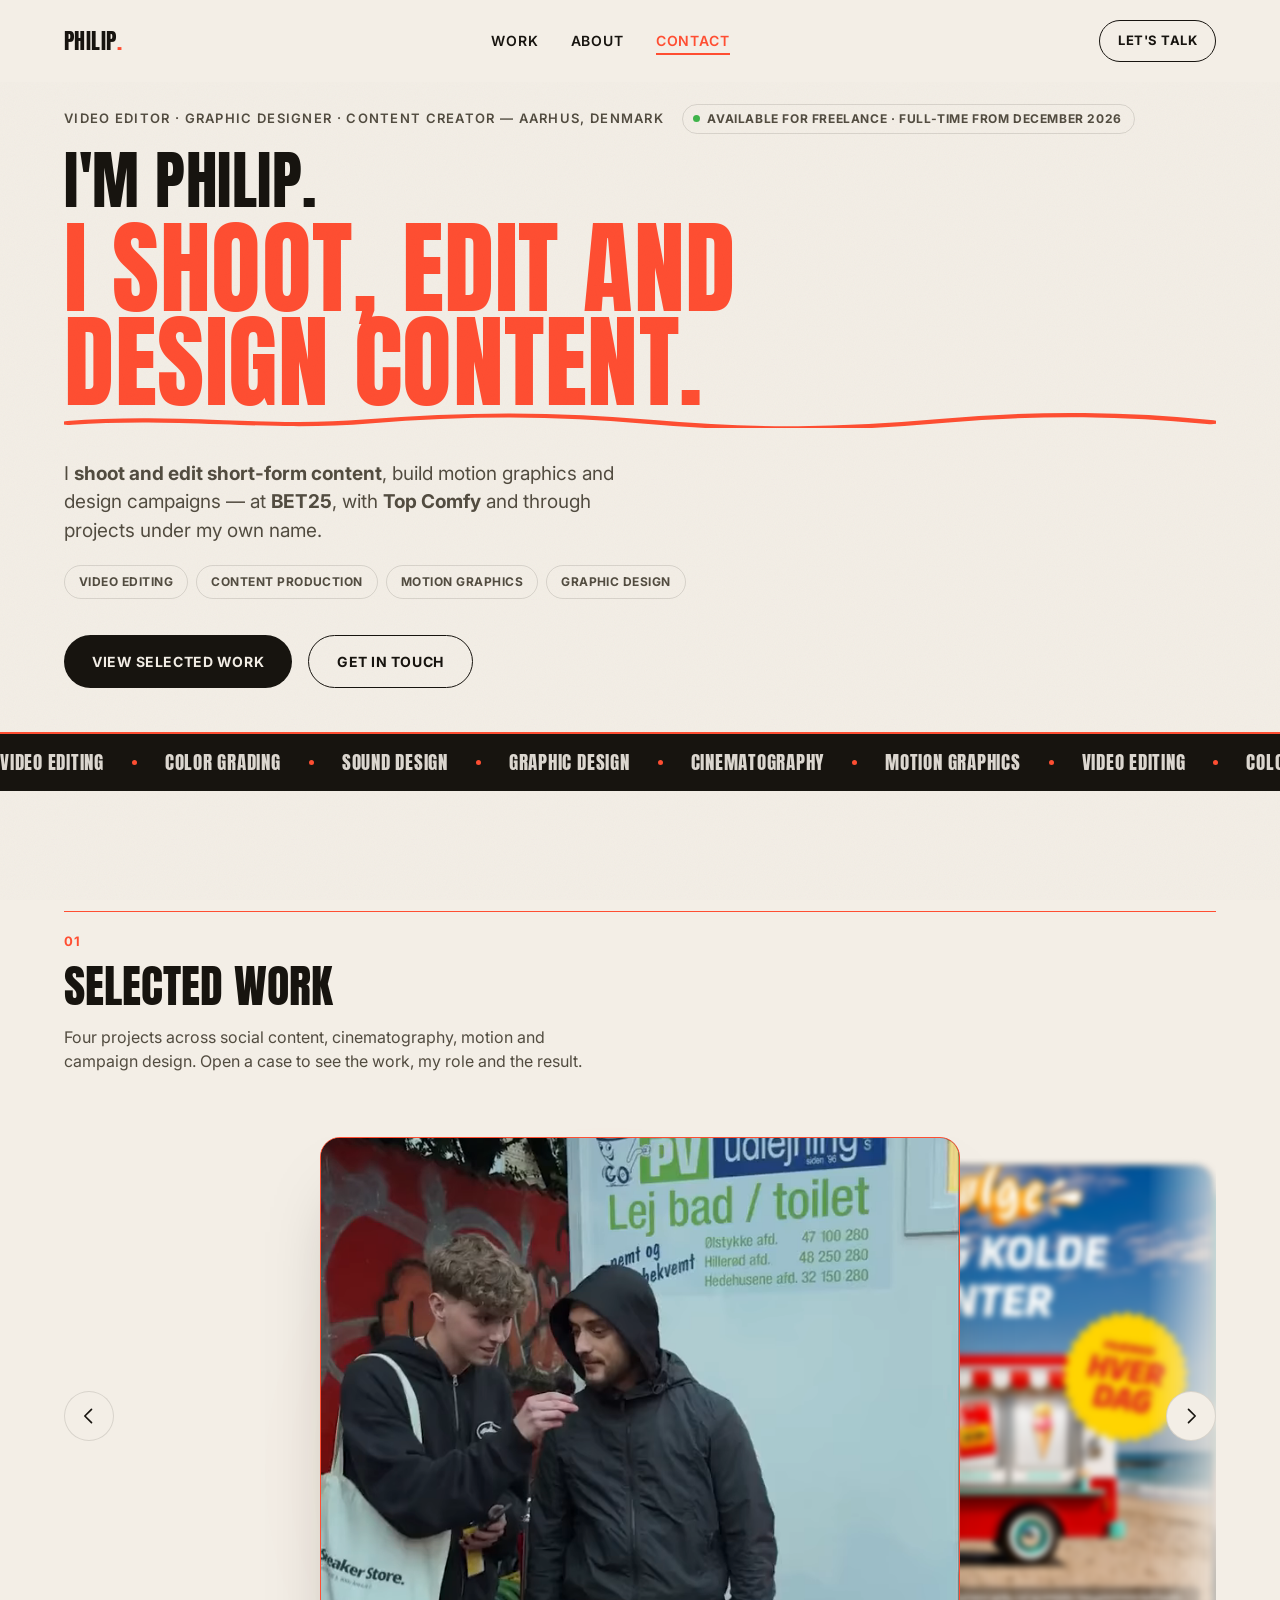
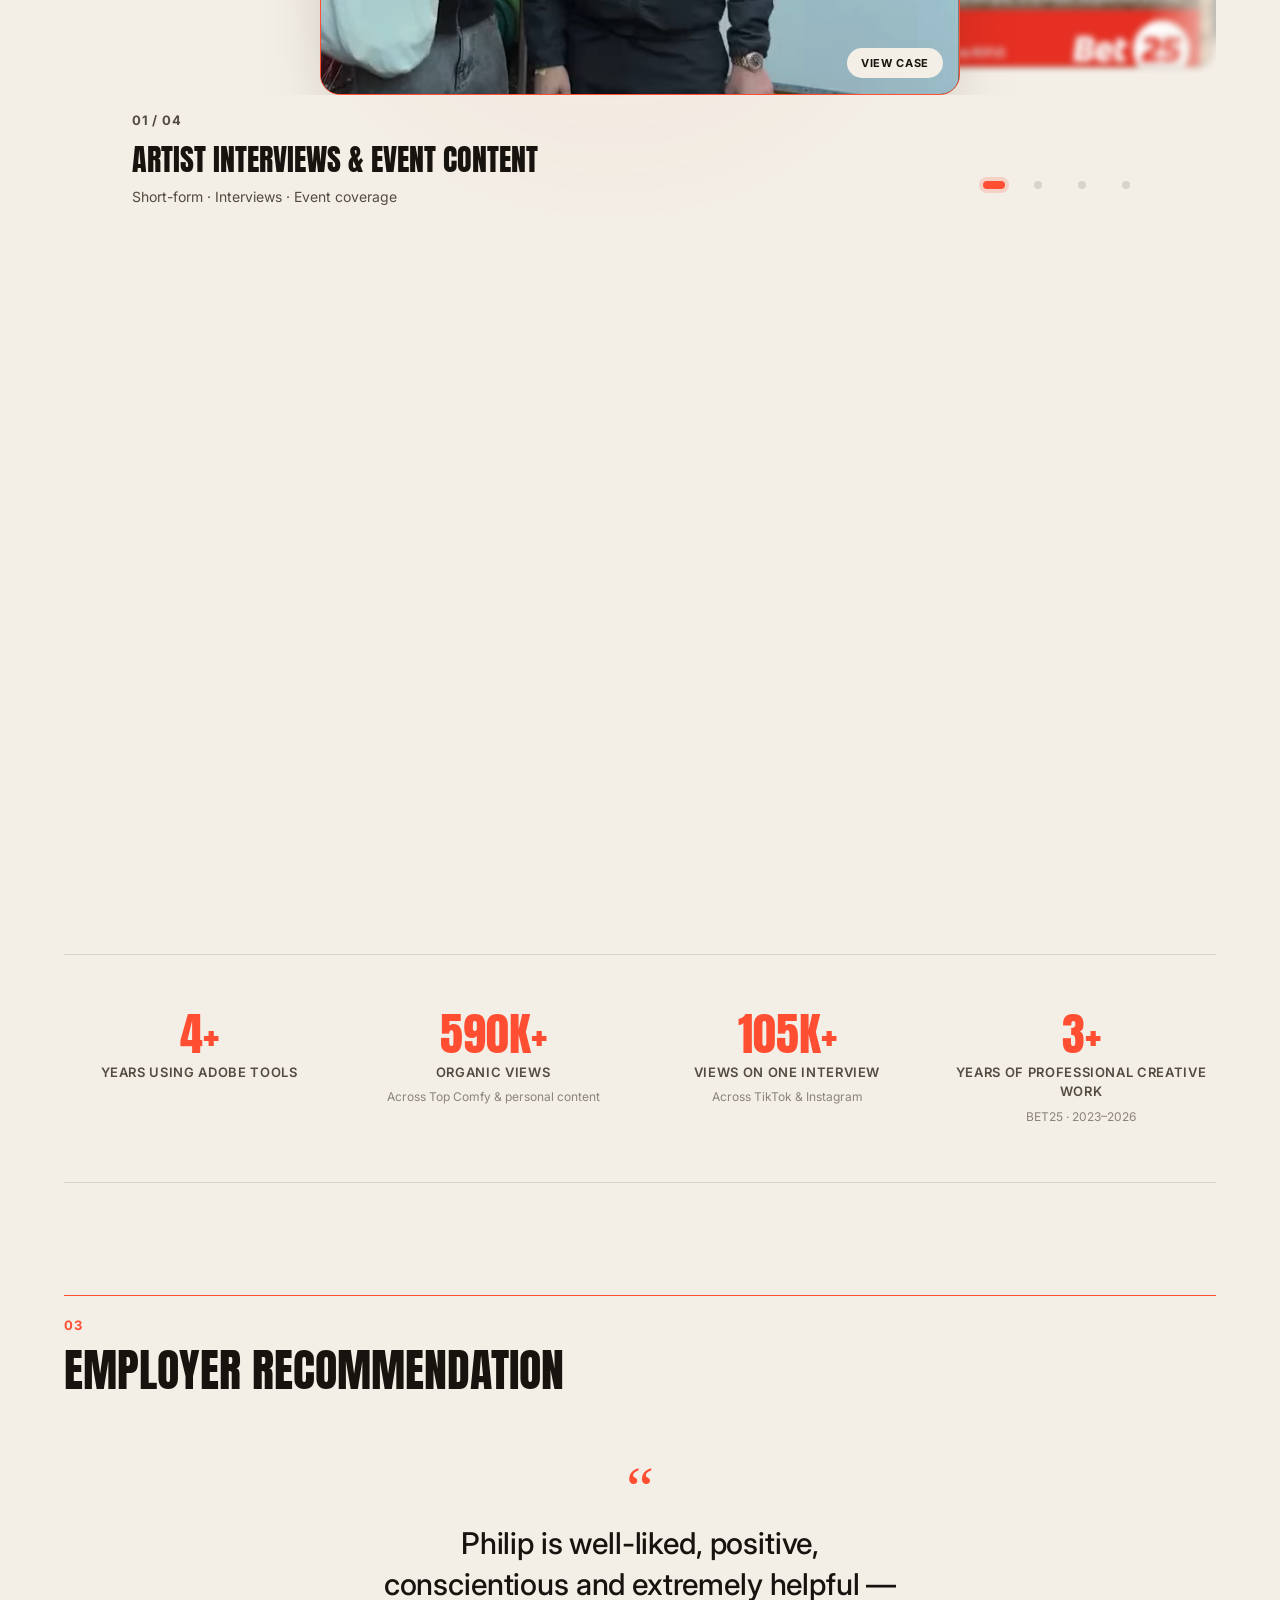
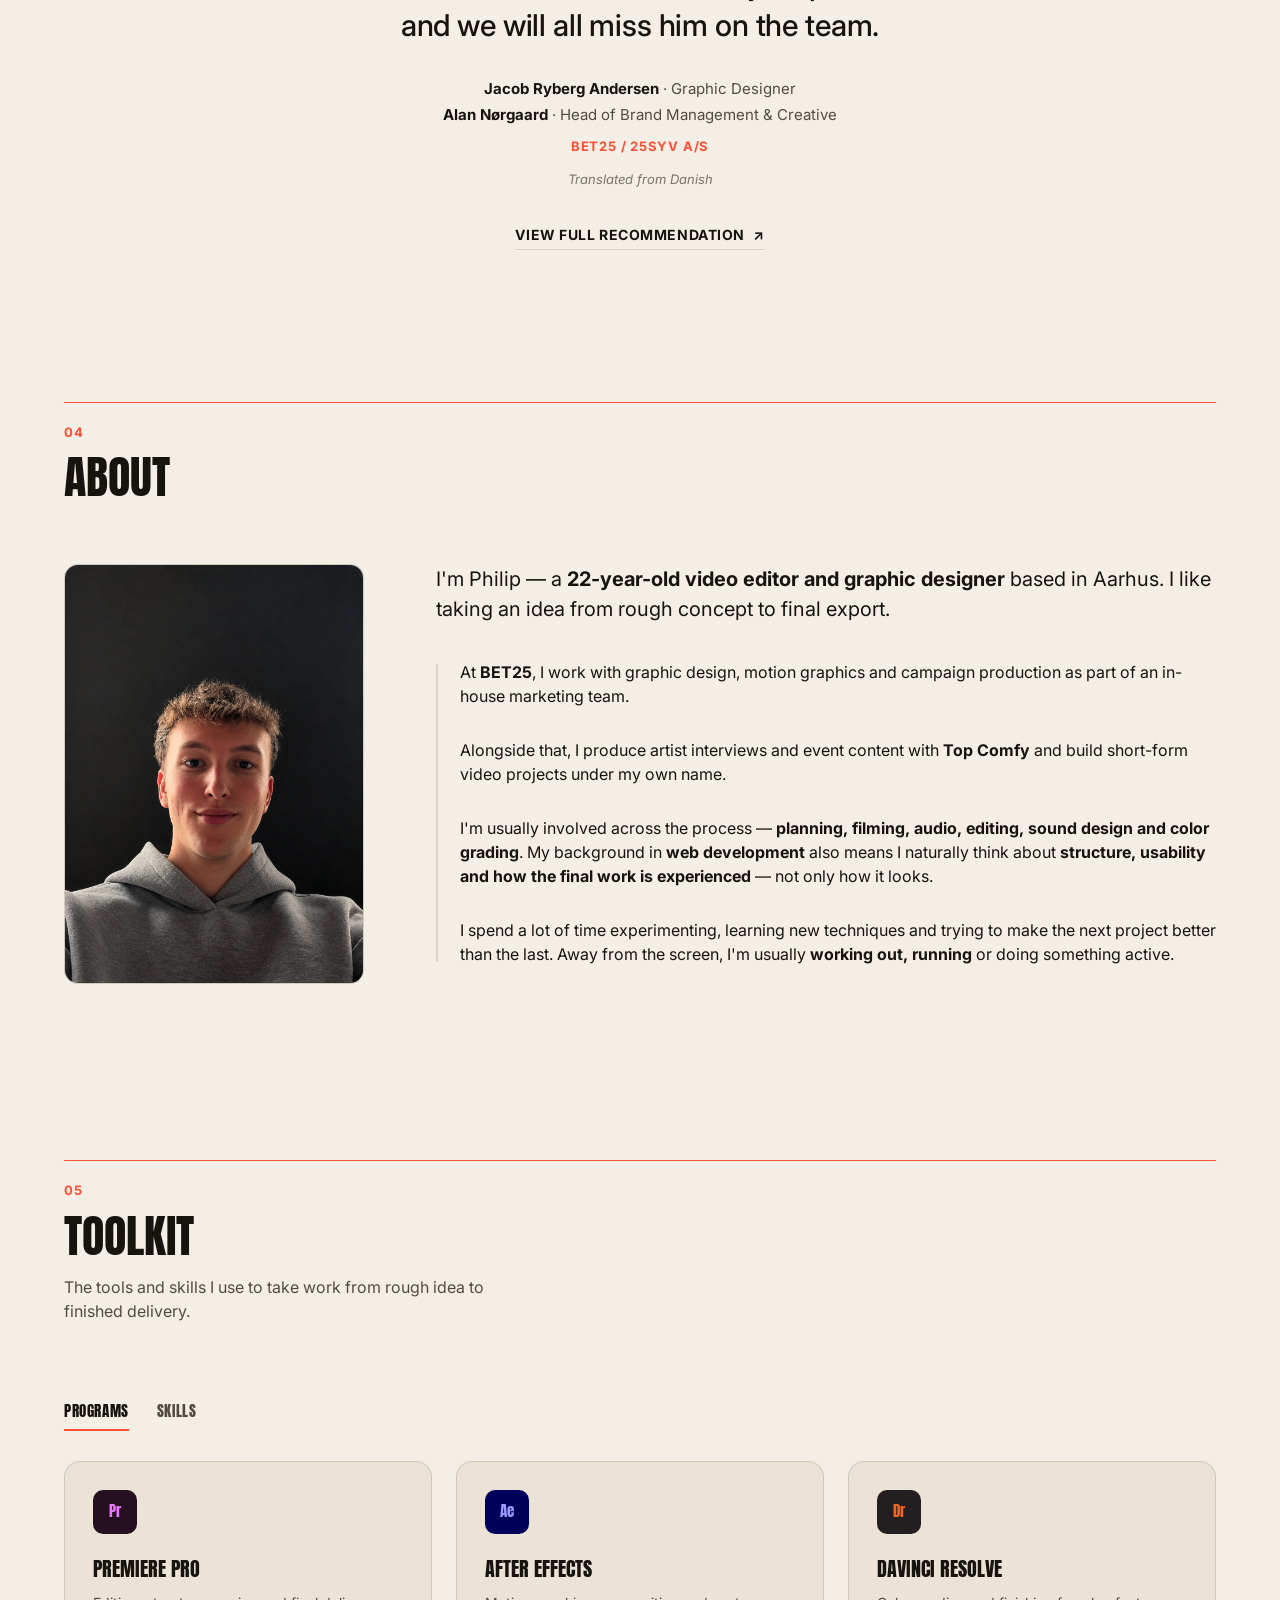
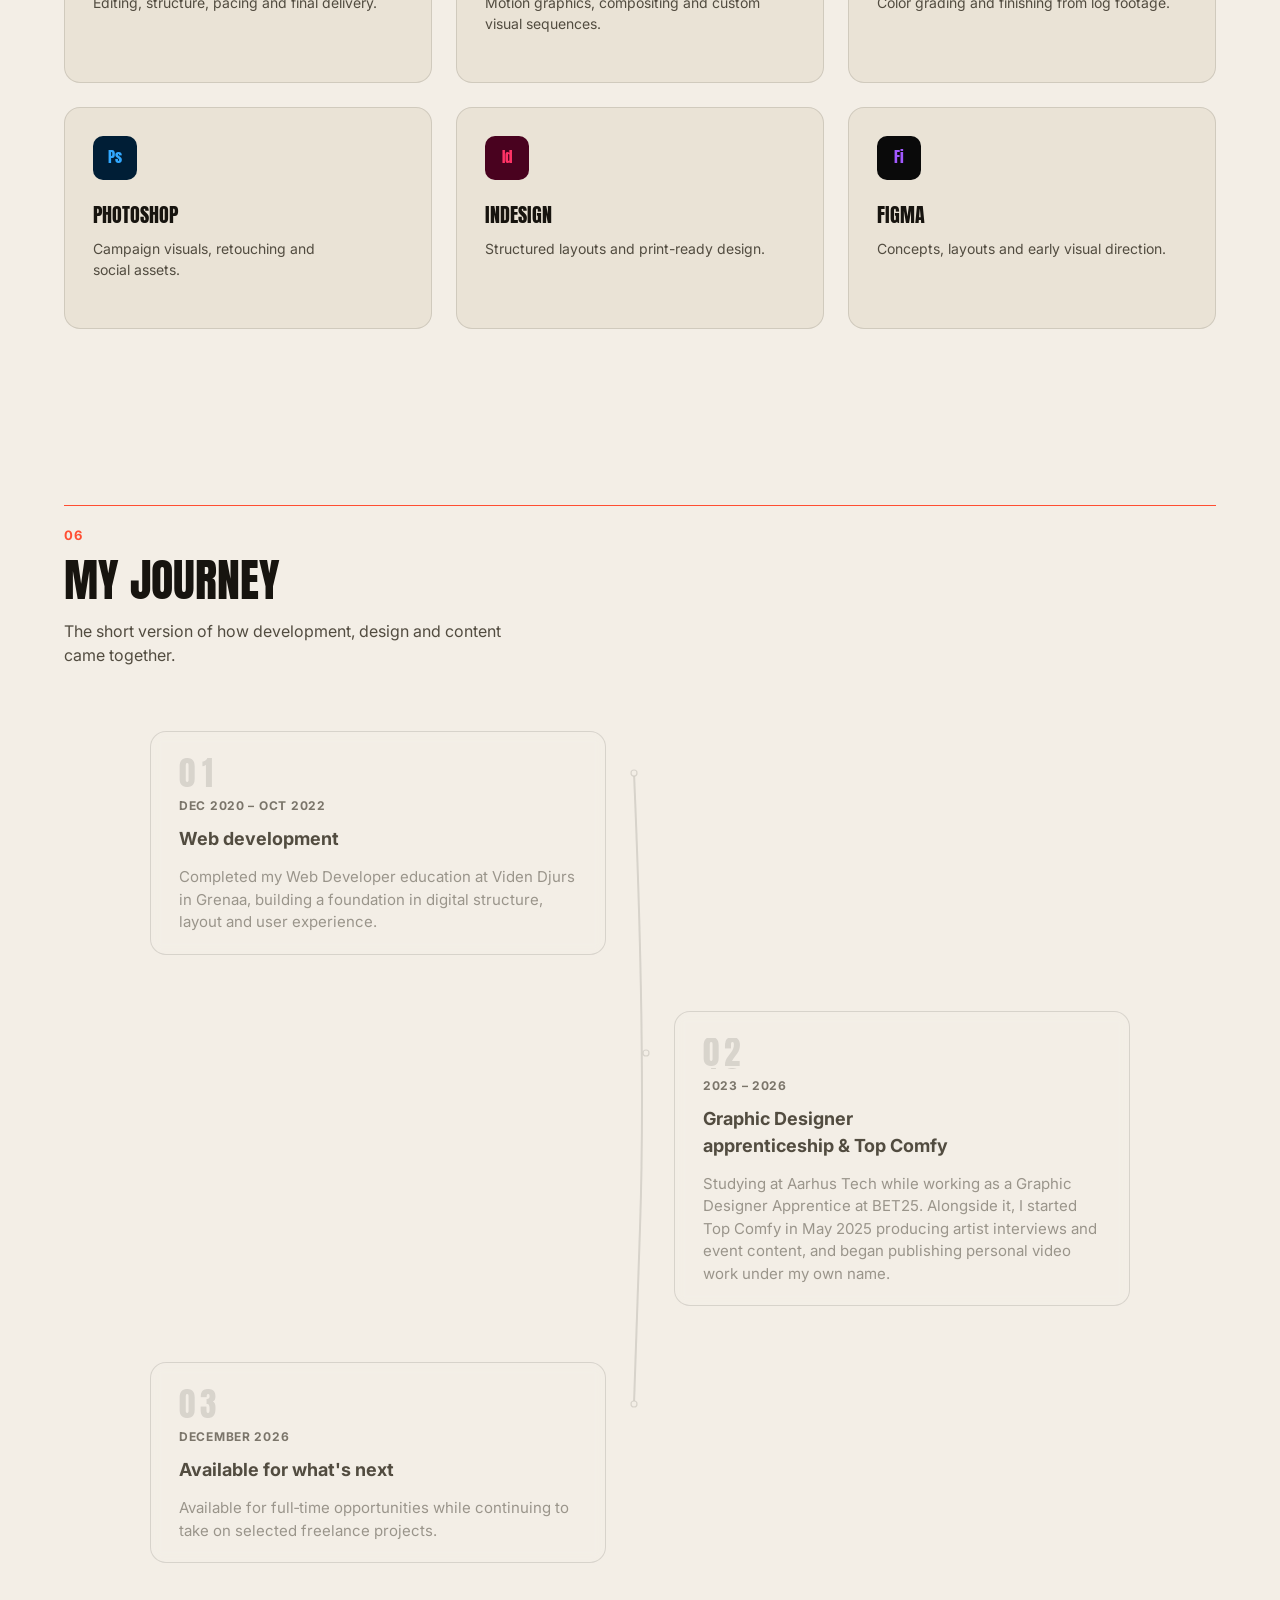
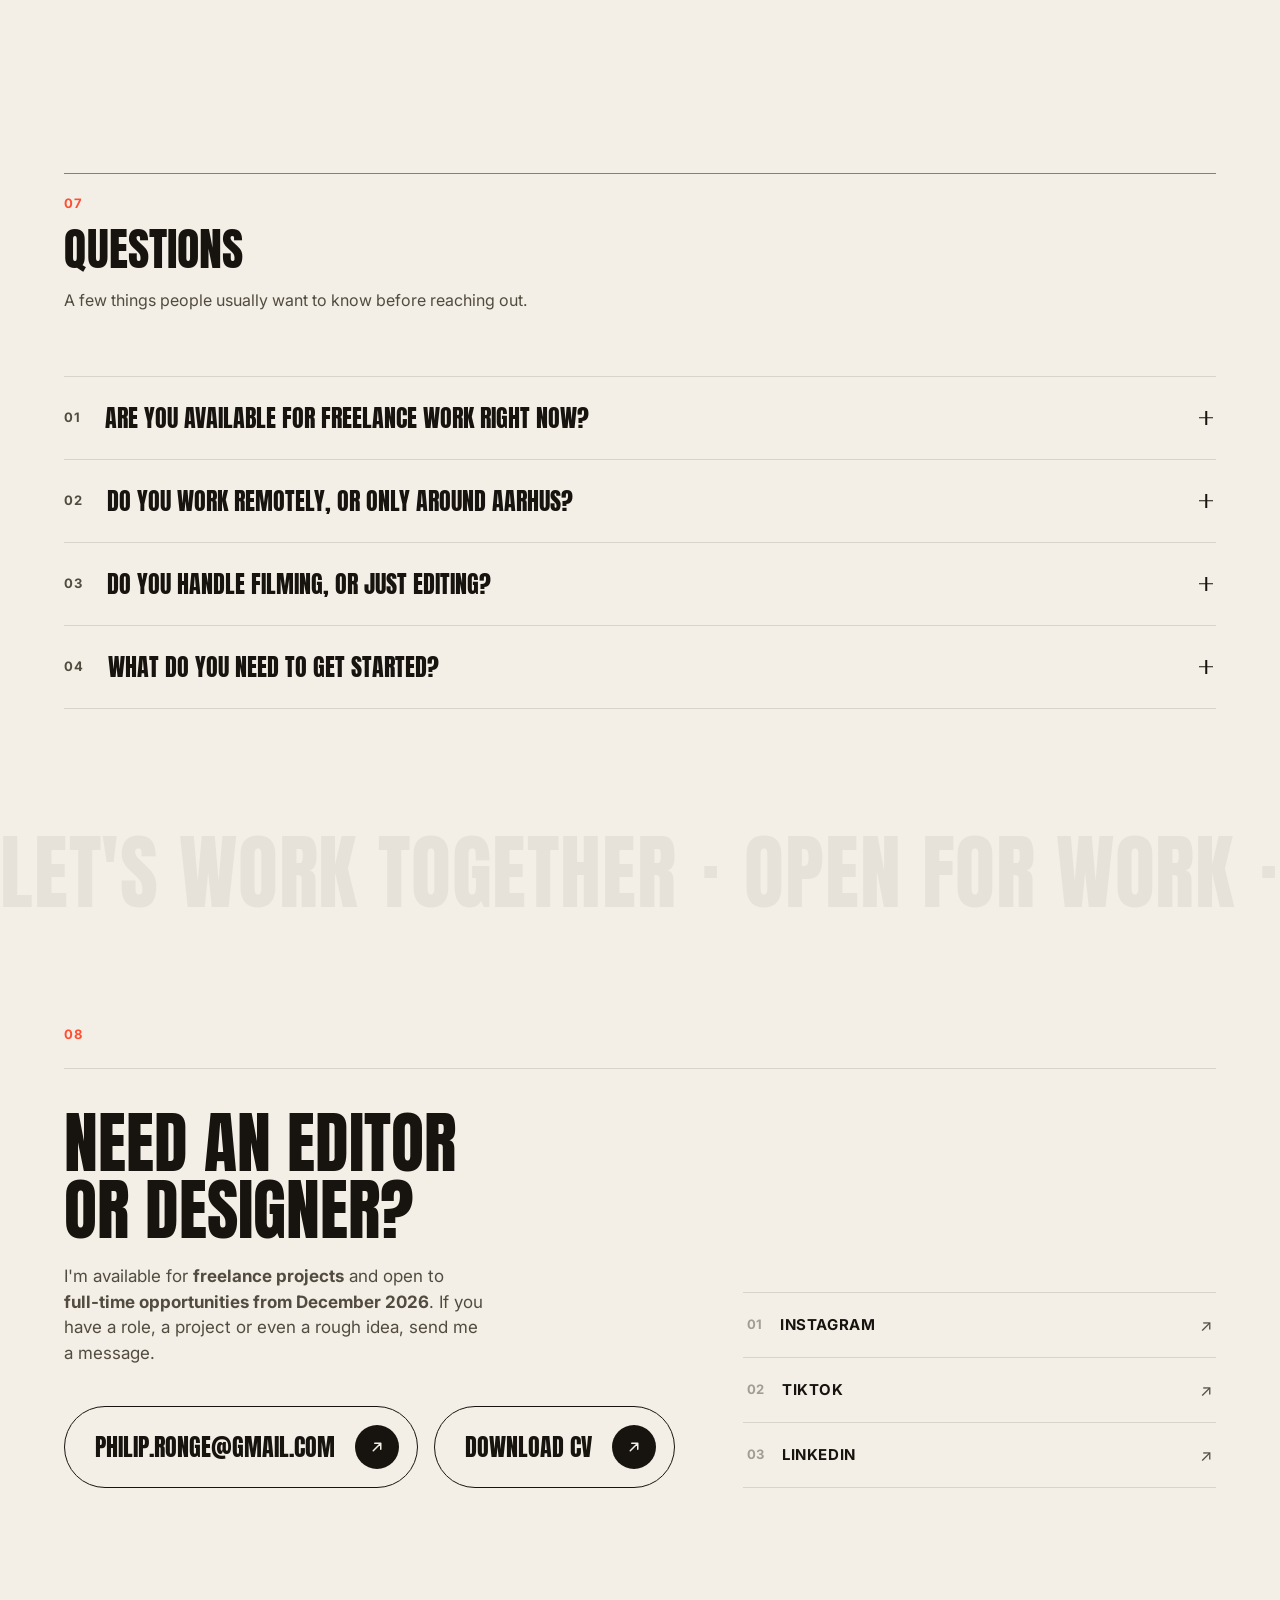
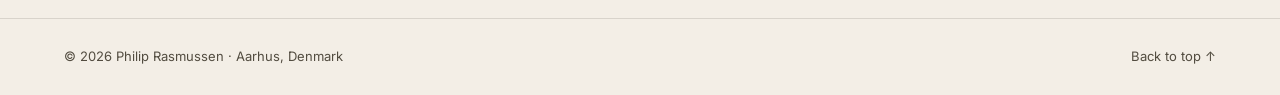
==== index.html @ d1c66ed0 "Add 404 page, fit hero/marquee and HEDEBØLGE modal to laptop screens, add case-study prev/next nav 4" ====
<!DOCTYPE html>
<html lang="en">
<head>
<meta charset="UTF-8">
<meta name="viewport" content="width=device-width, initial-scale=1.0">
<title>Philip Rasmussen — Video Editor &amp; Graphic Designer in Aarhus</title>
<meta name="description" content="Portfolio of Philip Rasmussen, a video editor, graphic designer and content creator based in Aarhus. Selected work in short-form video, motion graphics, color grading and campaign design.">

<link rel="preconnect" href="https://fonts.googleapis.com">
<link rel="preconnect" href="https://fonts.gstatic.com" crossorigin>
<link href="https://fonts.googleapis.com/css2?family=Anton&family=Inter:wght@400;500;600;700&display=swap" rel="stylesheet">

<!-- BET25's case-study modal uses its own poster still (a frame from the
     vertical clip) that's never shown anywhere else on the page — every
     other case's modal poster is the same image already sitting in its
     grid thumbnail, so the browser already has it cached by the time a
     visitor opens that modal. Without this preload, BET25's modal poster
     only starts downloading the moment the modal opens, so on a slow
     mobile connection the branded gradient placeholder was visible for
     a beat before anything else painted. -->
<link rel="preload" as="image" href="assets/img/work/bet25-hedebolge-modal-poster.jpg" media="(min-width: 860px)">
<link rel="preload" as="image" href="assets/img/work/bet25-hedebolge-modal-poster-mobile.jpg" media="(max-width: 859px)">

<link rel="stylesheet" href="styles.css">
<script defer src="https://cdn.vercel-insights.com/v1/script.js"></script>
<script>
  // No-JS-safe scroll reveals: every .reveal element (and the photo wipe
  // below) defaults to fully visible in the CSS/HTML alone. This class is
  // what switches them into their "starts hidden, animates in on scroll"
  // state — added synchronously, before first paint, so there's no flash.
  // If JS never runs (disabled, blocked, or errors before this line),
  // visitors simply see the finished page with no reveal animation, never
  // a page with permanently-invisible sections.
  document.documentElement.classList.add('reveal-js');
</script>
</head>
<body>

<div class="intro" id="intro" aria-hidden="true">
  <div class="intro-grid" id="introGrid"></div>
  <div class="intro-center">
    <span class="intro-counter" id="introCounter">00</span>
    <span class="intro-mark" id="introMark">PHILIP<span class="dot">.</span></span>
    <span class="intro-bar"><span class="intro-bar-fill" id="introBarFill"></span></span>
  </div>
</div>

<div class="grain"></div>
<div class="cursor-dot" id="cursorDot"><span class="cursor-label"></span></div>

<header class="site-header">
  <div class="site-header-inner">
    <a href="#top" class="logo">PHILIP<span class="dot">.</span></a>
    <nav class="nav">
      <a href="#work">Work</a>
      <a href="#about">About</a>
      <a href="#contact">Contact</a>
    </nav>
    <a href="#contact" class="nav-cta magnetic">Let's talk</a>
    <button type="button" class="nav-burger" id="navBurger" aria-label="Open menu" aria-expanded="false" aria-controls="navMobile">
      <span></span><span></span>
    </button>
  </div>
</header>

<div class="nav-mobile" id="navMobile">
  <a href="#work">Work</a>
  <a href="#about">About</a>
  <a href="#contact">Contact</a>
  <a href="#contact" class="nav-mobile-cta">Let's talk</a>
</div>

<main>

  <section id="top" class="hero">
    <p class="eyebrow reveal" data-hero-step="eyebrow">
      Video editor · Graphic designer · Content creator — Aarhus, Denmark
      <span class="status-pill"><span class="status-dot"></span>Available for freelance · Full&#8209;time from December 2026</span>
    </p>
    <h1 class="hero-title" id="heroTitle">
      <span class="line-mask" data-hero-step="line1"><span class="line-content">I'm Philip.</span></span>
      <span class="line-mask" data-hero-step="line2"><span class="line-content hero-title-accent">
        I shoot, edit and design content.
        <svg class="squiggle" id="squiggle" viewBox="0 0 400 24" preserveAspectRatio="none" aria-hidden="true">
          <path d="M2 16 C 40 4, 70 26, 105 14 S 170 2, 205 15 S 270 26, 305 13 S 370 3, 398 15" />
        </svg>
      </span></span>
    </h1>
    <p class="hero-sub reveal" data-hero-step="sub">
      I <strong class="copy-emphasis">shoot and edit short-form content</strong>, build motion
      graphics and design campaigns — at <strong class="copy-emphasis">BET25</strong>, with
      <strong class="copy-emphasis">Top Comfy</strong> and through projects under my own name.
    </p>
    <ul class="hero-skills reveal" data-hero-step="tags" aria-label="What I do">
      <li>Video Editing</li>
      <li>Content Production</li>
      <li>Motion Graphics</li>
      <li>Graphic Design</li>
    </ul>
    <div class="hero-actions reveal" data-hero-step="cta">
      <a href="#work" class="btn btn-primary magnetic">View selected work</a>
      <a href="#contact" class="btn btn-ghost magnetic">Get in touch</a>
    </div>

    <!-- Showreel: hidden for now (no finished reel yet, and the compact
         "in progress" strip was more than we want visible while there's
         nothing to watch). Left in place with `hidden` — not deleted — so
         it's a one-line change to bring back: remove the `hidden` attribute
         below. When a real reel is ready, also swap .hero-reel-media--empty
         for a muted <video poster="..."> with a play control, reusing
         .play-btn / .reel-tag from the site's earlier markup for that exact
         treatment. -->
    <div class="hero-reel hero-reel--compact reveal" data-hero-step="reel" hidden>
      <div class="hero-reel-media hero-reel-media--empty">
        <span class="hero-reel-rec" aria-hidden="true"></span>
        <span class="hero-reel-heading">Showreel in progress</span>
        <span class="hero-reel-copy">Selected work below. Full reel coming soon.</span>
      </div>
    </div>
  </section>

  <div class="marquee" aria-hidden="true">
    <div class="marquee-track" id="marqueeTrack">
      <span>Video Editing</span><span class="dot"></span><span>Color Grading</span><span class="dot"></span>
      <span>Sound Design</span><span class="dot"></span><span>Graphic Design</span><span class="dot"></span>
      <span>Cinematography</span><span class="dot"></span><span>Motion Graphics</span><span class="dot"></span>
    </div>
  </div>

  <section id="work" class="work">
    <div class="section-head reveal">
      <span class="section-num">01</span>
      <h2>Selected work</h2>
      <p>Four projects across social content, cinematography, motion and campaign design. Open a case to see the work, my role and the result.</p>
    </div>

    <div class="work-showcase reveal" id="workShowcase" tabindex="0" aria-label="Selected work — use arrow keys or the buttons to browse">
      <div class="work-showcase-glow" aria-hidden="true"></div>

      <div class="work-showcase-frame">
        <button type="button" class="work-arrow work-arrow-left" id="workPrev" aria-label="Previous project">
          <svg viewBox="0 0 24 24" aria-hidden="true"><path d="M15 4 L7 12 L15 20" stroke="currentColor" stroke-width="2" fill="none" stroke-linecap="round" stroke-linejoin="round"/></svg>
        </button>

        <div class="work-track-viewport">
        <div class="work-track" id="workTrack">

          <article class="work-card" role="button" tabindex="-1"
            aria-label="Top Comfy — Artist interviews and event content. View case study."
            data-cover="assets/img/work/top-comfy-cover.jpg"
            data-video="assets/video/top-comfy-loop.webm"
            data-title="Artist interviews &amp; event content"
            data-tags="Short-form · Interviews · Event coverage"
            data-client="Top Comfy"
            data-role="Camera · Audio · Editing · Subtitles · Sound · Color"
            data-context="Top Comfy creates <strong class='copy-emphasis'>artist interviews and event content</strong> for <strong class='copy-emphasis'>TikTok and Instagram</strong>. The challenge is turning fast, often unpredictable conversations into short videos that feel natural and hold attention."
            data-work="I handle the <strong class='copy-emphasis'>production side of most videos</strong> — from camera and audio setup to editing, subtitles, sound and color. I also contribute to planning and finding the strongest moments from each interview.%%Newer productions are filmed using a <strong class='copy-emphasis'>DJI Pocket 3</strong> and wireless microphones. I edit for a <strong class='copy-emphasis'>vertical format</strong> and grade the footage from a <strong class='copy-emphasis'>log profile</strong> before delivery."
            data-result-text="The Top Comfy videos I have worked on have generated more than <strong class='copy-emphasis'>540,000 organic views</strong> across TikTok and Instagram. The Maluda interview reached <strong class='copy-emphasis'>105K+ views</strong> across TikTok &amp; Instagram."
            data-result="540K+ organic views"
            data-watch-heading="Watch the work"
            data-links="Artigeardit interview|https://www.instagram.com/reel/DKouWe9sh-u/;;Distortion 2026|https://www.instagram.com/reel/DZQKGb0sGTg/;;Maluda interview · 105K+ views|https://www.tiktok.com/@top.comfy/video/7585545766647844099">
            <div class="work-media">
              <video class="work-cover-video" id="topComfyCoverVideo" poster="assets/img/work/top-comfy-cover.jpg" muted loop playsinline preload="none" aria-hidden="true"
                onloadeddata="this.closest('.work-media').classList.add('has-photo')"
                onerror="const m=this.closest('.work-media'); if(m) m.classList.remove('has-photo'); this.remove()">
                <source src="assets/video/top-comfy-loop.webm" type="video/webm">
                <source src="assets/video/top-comfy-loop.mp4" type="video/mp4">
              </video>
              <span class="work-media-mark">Top Comfy</span>
              <span class="work-media-viewcase">View case</span>
            </div>
          </article>

          <article class="work-card" role="button" tabindex="-1"
            aria-label="Hedebølge — summer campaign. BET25. View case study."
            data-cover="assets/img/work/bet25-hedebolge-cover.jpg"
            data-video="assets/video/bet25-hedebolge-modal.mp4"
            data-video-poster="assets/img/work/bet25-hedebolge-modal-poster.jpg"
            data-video-mobile="assets/video/bet25-hedebolge-modal-mobile.mp4"
            data-video-poster-mobile="assets/img/work/bet25-hedebolge-modal-poster-mobile.jpg"
            data-cover-vertical="true"
            data-title="Hedebølge — summer campaign"
            data-tags="Campaign design · Motion · Paid media"
            data-client="BET25"
            data-role="Visual Direction · Campaign Design · Typography · Motion · Delivery"
            data-context="Hedebølge was <strong class='copy-emphasis'>one of BET25's main summer campaigns</strong>, built around an animated ice cream truck and daily prizes. I received the initial brief from the marketing team and was <strong class='copy-emphasis'>responsible for developing the campaign's visual direction</strong>."
            data-work="I developed the campaign look, designed the <strong class='copy-emphasis'>main artwork and headline lock-up</strong>, and created the animation used across <strong class='copy-emphasis'>YouTube advertising</strong> and other digital placements.%%I handled the project from the <strong class='copy-emphasis'>initial marketing brief through feedback, animation and final exports</strong>."
            data-result-text="Hedebølge launched across BET25's <strong class='copy-emphasis'>paid digital marketing, including YouTube</strong>. The campaign is a strong example of my professional work with visual direction, campaign design and motion from brief to final delivery."
            data-result="YouTube + paid digital"
            data-watch-tag="Watch campaign clip">
            <div class="work-media">
              <video class="work-cover-video" id="bet25CoverVideo" poster="assets/img/work/bet25-hedebolge-cover.jpg" muted loop playsinline preload="none" aria-hidden="true"
                onloadeddata="this.closest('.work-media').classList.add('has-photo')"
                onerror="const m=this.closest('.work-media'); if(m) m.classList.remove('has-photo'); this.remove()">
                <source src="assets/video/bet25-hedebolge-loop.webm" type="video/webm">
                <source src="assets/video/bet25-hedebolge-loop.mp4" type="video/mp4">
              </video>
              <span class="work-media-mark">BET25</span>
              <span class="work-media-viewcase">View case</span>
            </div>
          </article>

          <article class="work-card" role="button" tabindex="-1"
            aria-label="Naples — a cinematic edit. Personal project. View case study."
            data-cover="assets/img/work/naples-cover.jpg"
            data-video="assets/video/naples-loop.webm"
            data-title="Naples — a cinematic edit"
            data-tags="Cinematography · Editing · Sound · Color"
            data-client="Personal project"
            data-role="Concept · Camera · Editing · Sound · Color"
            data-context="I wanted to turn footage from a trip to Naples into a short piece that <strong class='copy-emphasis'>felt like the city</strong> rather than a standard travel montage."
            data-work="I filmed the footage on a <strong class='copy-emphasis'>DJI Pocket 3</strong> and selected shots based on <strong class='copy-emphasis'>movement, atmosphere and small details</strong> from the streets.%%I then shaped the pacing through <strong class='copy-emphasis'>visual transitions and sound design</strong> before <strong class='copy-emphasis'>grading the log footage</strong> for a consistent cinematic look."
            data-result-text="A self-initiated edit that shows how I approach <strong class='copy-emphasis'>camera movement, pacing, sound and color</strong> from the first shot to the final export."
            data-result="Shot on DJI Pocket 3"
            data-watch-heading="Watch the edit"
            data-links="Watch the edit|https://www.instagram.com/p/Db4_NittKTO/">
            <div class="work-media">
              <video class="work-cover-video" id="naplesCoverVideo" poster="assets/img/work/naples-cover.jpg" muted loop playsinline preload="none" aria-hidden="true"
                onloadeddata="this.closest('.work-media').classList.add('has-photo')"
                onerror="const m=this.closest('.work-media'); if(m) m.classList.remove('has-photo'); this.remove()">
                <source src="assets/video/naples-loop.webm" type="video/webm">
                <source src="assets/video/naples-loop.mp4" type="video/mp4">
              </video>
              <span class="work-media-mark">Naples</span>
              <span class="work-media-viewcase">View case</span>
            </div>
          </article>

          <article class="work-card" role="button" tabindex="-1"
            aria-label="3D talking-head edit. Personal brand. View case study."
            data-cover="assets/img/work/personal-brand-cover.jpg"
            data-video="assets/video/personal-brand-loop.webm"
            data-title="3D talking-head edit"
            data-tags="Short-form · Motion · 3D · Compositing"
            data-client="Personal brand"
            data-role="Concept · Editing · 3D · Compositing · Sound"
            data-context="I wanted to make a talking-head video feel visually bigger than the original setup <strong class='copy-emphasis'>without letting the effect take over the message</strong>."
            data-work="I <strong class='copy-emphasis'>cut the spoken story first</strong>, then built a <strong class='copy-emphasis'>custom 3D environment</strong> and composited it into the edit.%%The <strong class='copy-emphasis'>animation, timing and sound</strong> were developed around the message so the visual sequence felt like part of the story."
            data-result-text="The finished video combines <strong class='copy-emphasis'>direct-to-camera storytelling</strong> with a <strong class='copy-emphasis'>custom 3D sequence and compositing</strong>. It shows how I use <strong class='copy-emphasis'>effects when they have a clear reason to be there</strong>."
            data-result="Custom 3D sequence"
            data-watch-heading="Watch the video"
            data-links="Watch the video|https://www.instagram.com/p/Da2vfPINM11/;;View related carousel|https://www.instagram.com/p/DcgvMwVjVPQ/">
            <div class="work-media">
              <video class="work-cover-video" id="personalBrandCoverVideo" poster="assets/img/work/personal-brand-cover.jpg" muted loop playsinline preload="none" aria-hidden="true"
                onloadeddata="this.closest('.work-media').classList.add('has-photo')"
                onerror="const m=this.closest('.work-media'); if(m) m.classList.remove('has-photo'); this.remove()">
                <source src="assets/video/personal-brand-loop.webm" type="video/webm">
                <source src="assets/video/personal-brand-loop.mp4" type="video/mp4">
              </video>
              <span class="work-media-mark">3D Edit</span>
              <span class="work-media-viewcase">View case</span>
            </div>
          </article>

        </div>
        </div>

        <button type="button" class="work-arrow work-arrow-right" id="workNext" aria-label="Next project">
          <svg viewBox="0 0 24 24" aria-hidden="true"><path d="M9 4 L17 12 L9 20" stroke="currentColor" stroke-width="2" fill="none" stroke-linecap="round" stroke-linejoin="round"/></svg>
        </button>
      </div>

      <div class="work-showcase-meta">
        <div class="work-showcase-info">
          <span class="work-showcase-index"><span id="workIndexCurrent">01</span> / <span id="workIndexTotal">04</span></span>
          <h3 id="workActiveTitle">Project title</h3>
          <p id="workActiveTags">Short-form · Brand campaign</p>
        </div>
        <div class="work-showcase-dots" id="workDots"></div>
      </div>
    </div>

  </section>

  <section id="field-work" class="press">
    <div class="section-head reveal">
      <span class="section-num">02</span>
      <h2>Brands &amp; collaborations</h2>
      <p>A selection of brands and creative partners I&rsquo;ve worked with.</p>
    </div>
    <div class="press-feature reveal">
      <span class="press-feature-label">Red Bull event coverage</span>
      <div class="press-feature-brand">Red Bull</div>
      <p class="press-feature-copy">
        Through Top Comfy, we were <strong class="copy-emphasis">invited by Red Bull</strong> to
        cover Distortion 2025, Red Bull SoundClash 2026 and Distortion 2026. I worked across
        <strong class="copy-emphasis">camera, audio and production</strong> in fast-moving backstage
        environments.
      </p>
      <div class="press-feature-events">
        <span class="press-event-label">Covered</span>
        <span class="press-event">Distortion 2025</span>
        <span class="press-event">SoundClash 2026</span>
        <span class="press-event">Distortion 2026</span>
      </div>
    </div>
  </section>

  <section id="stats" class="stats">
    <div class="stats-grid">
      <div class="stat-item reveal">
        <span class="stat-number" data-target="4" data-suffix="+">4+</span>
        <span class="stat-label">Years using Adobe tools</span>
      </div>
      <div class="stat-item reveal">
        <span class="stat-number" data-target="590" data-suffix="K+">590K+</span>
        <span class="stat-label">Organic views</span>
        <span class="stat-sublabel">Across Top Comfy &amp; personal content</span>
      </div>
      <div class="stat-item reveal">
        <span class="stat-number" data-target="105" data-suffix="K+">105K+</span>
        <span class="stat-label">Views on one interview</span>
        <span class="stat-sublabel">Across TikTok &amp; Instagram</span>
      </div>
      <div class="stat-item reveal">
        <span class="stat-number" data-target="3" data-suffix="+">3+</span>
        <span class="stat-label">Years of professional creative work</span>
        <span class="stat-sublabel">BET25 · 2023–2026</span>
      </div>
    </div>
  </section>

  <section id="recommendation" class="recommendation">
    <div class="section-head reveal">
      <span class="section-num">03</span>
      <h2>Employer recommendation</h2>
    </div>

    <div class="recommendation-inner">
      <span class="recommendation-mark reveal" aria-hidden="true">&ldquo;</span>
      <blockquote class="recommendation-quote reveal">
        <span class="mask-line"><span>Philip is well-liked, positive,</span></span>
        <span class="mask-line"><span>conscientious and extremely helpful &mdash;</span></span>
        <span class="mask-line"><span>and we will all miss him on the team.</span></span>
      </blockquote>

      <div class="recommendation-meta reveal">
        <p class="recommendation-name">Jacob Ryberg Andersen <span class="recommendation-role">&middot; Graphic Designer</span></p>
        <p class="recommendation-name">Alan N&oslash;rgaard <span class="recommendation-role">&middot; Head of Brand Management &amp; Creative</span></p>
        <p class="recommendation-company">BET25 / 25syv A/S</p>
        <p class="recommendation-note">Translated from Danish</p>
      </div>

      <!-- Swap the href below for the hosted recommendation PDF whenever
           you have a different/updated link — nothing else needs to change. -->
      <a href="assets/pdf/bet25-recommendation.pdf" target="_blank" rel="noopener noreferrer" class="recommendation-cta reveal">
        View full recommendation <span aria-hidden="true">&#8599;</span>
      </a>
    </div>
  </section>

  <section id="about" class="about">
    <div class="section-head reveal">
      <span class="section-num">04</span>
      <h2>About</h2>
    </div>

    <div class="about-grid">
      <div class="about-photo reveal">
        <div class="about-photo-clip">
          <img src="assets/img/philip-portrait.jpg" alt="Portrait of Philip Rasmussen" loading="lazy" onerror="this.closest('.about-photo').classList.add('no-photo')">
        </div>
        <span class="no-photo-label">Drop your photo in<br>assets/img/philip-portrait.jpg</span>
      </div>

      <div class="about-copy reveal">
        <p class="about-lede">
          I'm Philip — a <strong class="copy-emphasis">22-year-old video editor and graphic
          designer</strong> based in Aarhus. I like taking an idea from rough concept to final
          export.
        </p>

        <div class="about-steps" id="aboutSteps">
          <div class="about-steps-track"><div class="about-steps-fill" id="aboutStepsFill"></div></div>
          <div class="about-steps-list">
            <p class="about-step">
              At <strong class="copy-emphasis">BET25</strong>, I work with graphic design, motion
              graphics and campaign production as part of an in-house marketing team.
            </p>
            <p class="about-step">
              Alongside that, I produce artist interviews and event content with
              <strong class="copy-emphasis">Top Comfy</strong> and build short-form video projects
              under my own name.
            </p>
            <p class="about-step">
              I'm usually involved across the process — <strong class="copy-emphasis">planning,
              filming, audio, editing, sound design and color grading</strong>. My background in
              <strong class="copy-emphasis">web development</strong> also means I naturally think
              about <strong class="copy-emphasis">structure, usability and how the final work is
              experienced</strong> — not only how it looks.
            </p>
            <p class="about-step">
              I spend a lot of time experimenting, learning new techniques and trying to make the
              next project better than the last. Away from the screen, I'm usually
              <strong class="copy-emphasis">working out, running</strong> or doing something active.
            </p>
          </div>
        </div>
      </div>
    </div>
  </section>

  <section id="toolkit" class="toolkit">
    <div class="section-head reveal">
      <span class="section-num">05</span>
      <h2>Toolkit</h2>
      <p>The tools and skills I use to take work from rough idea to finished delivery.</p>
    </div>

    <div class="toolkit-switcher reveal">
      <div class="toolkit-panels">
        <div class="toolkit-tabs" id="toolkitTabs" role="tablist" aria-label="Toolkit categories">
          <button type="button" class="toolkit-tab is-active" data-panel="programs" role="tab" id="toolkitTabPrograms" aria-selected="true" aria-controls="toolkitPanelPrograms" tabindex="0">Programs</button>
          <button type="button" class="toolkit-tab" data-panel="skills" role="tab" id="toolkitTabSkills" aria-selected="false" aria-controls="toolkitPanelSkills" tabindex="-1">Skills</button>
        </div>

        <div class="toolkit-panel is-active" data-panel="programs" id="toolkitPanelPrograms" role="tabpanel" aria-labelledby="toolkitTabPrograms">
          <div class="toolkit-grid" id="toolkitGrid">
            <div class="toolkit-card" style="--brand-dark:#26101F; --brand-bright:#EA77FF;">
              <span class="toolkit-badge">Pr</span>
              <h3>Premiere Pro</h3>
              <p>Editing, structure, pacing and final delivery.</p>
            </div>
            <div class="toolkit-card" style="--brand-dark:#00005B; --brand-bright:#9999FF;">
              <span class="toolkit-badge">Ae</span>
              <h3>After Effects</h3>
              <p>Motion graphics, compositing and custom visual sequences.</p>
            </div>
            <div class="toolkit-card" style="--brand-dark:#231F20; --brand-bright:#F1651F;">
              <span class="toolkit-badge">Dr</span>
              <h3>DaVinci Resolve</h3>
              <p>Color grading and finishing from log footage.</p>
            </div>
            <div class="toolkit-card" style="--brand-dark:#001E36; --brand-bright:#31A8FF;">
              <span class="toolkit-badge">Ps</span>
              <h3>Photoshop</h3>
              <p>Campaign visuals, retouching and social assets.</p>
            </div>
            <div class="toolkit-card" style="--brand-dark:#49021F; --brand-bright:#FF3366;">
              <span class="toolkit-badge">Id</span>
              <h3>InDesign</h3>
              <p>Structured layouts and print-ready design.</p>
            </div>
            <div class="toolkit-card" style="--brand-dark:#0A0A0A; --brand-bright:#A259FF;">
              <span class="toolkit-badge">Fi</span>
              <h3>Figma</h3>
              <p>Concepts, layouts and early visual direction.</p>
            </div>
          </div>
        </div>

        <div class="toolkit-panel" data-panel="skills" id="toolkitPanelSkills" role="tabpanel" aria-labelledby="toolkitTabSkills" hidden>
          <div class="skills-grid" id="skillsGrid">
            <div class="skill-card">
              <span class="skill-tag">Premiere Pro</span>
              <h3>Short-Form Editing</h3>
              <p>Hooks, structure and pacing for social content.</p>
            </div>
            <div class="skill-card">
              <span class="skill-tag">DJI Pocket 3 · Audio</span>
              <h3>Camera &amp; Audio</h3>
              <p>DJI Pocket 3, wireless microphones and B-roll.</p>
            </div>
            <div class="skill-card">
              <span class="skill-tag">Video &amp; content</span>
              <h3>Storytelling</h3>
              <p>Turning interviews and raw footage into clear narratives.</p>
            </div>
            <div class="skill-card">
              <span class="skill-tag">DaVinci Resolve</span>
              <h3>Color Grading</h3>
              <p>Building mood and consistency from log footage.</p>
            </div>
            <div class="skill-card">
              <span class="skill-tag">After Effects</span>
              <h3>Motion Graphics</h3>
              <p>Typography, animation, compositing and visual effects.</p>
            </div>
            <div class="skill-card">
              <span class="skill-tag">Photoshop · InDesign</span>
              <h3>Campaign Design</h3>
              <p>From initial brief and visual direction to final assets.</p>
            </div>
          </div>
        </div>
      </div>
    </div>
  </section>

  <section id="journey" class="journey">
    <div class="section-head reveal">
      <span class="section-num">06</span>
      <h2>My journey</h2>
      <p>The short version of how development, design and content came together.</p>
    </div>

    <div class="timeline-wrap" id="timelineWrap">
      <svg class="timeline-path" id="timelinePath" aria-hidden="true">
        <path id="timelinePathTrack" fill="none"></path>
        <path id="timelinePathFill" fill="none"></path>
      </svg>
      <ol class="timeline" id="timelineList">
        <li class="timeline-item">
          <span class="timeline-dot"></span>
          <div class="timeline-card">
            <span class="timeline-index">01</span>
            <span class="timeline-date">Dec 2020 – Oct 2022</span>
            <span class="timeline-title">Web development</span>
            <p>Completed my Web Developer education at Viden Djurs in Grenaa, building a
              foundation in digital structure, layout and user experience.</p>
          </div>
        </li>
        <li class="timeline-item">
          <span class="timeline-dot"></span>
          <div class="timeline-card">
            <span class="timeline-index">02</span>
            <span class="timeline-date">2023 – 2026</span>
            <span class="timeline-title">Graphic Designer apprenticeship &amp; Top Comfy</span>
            <p>Studying at Aarhus Tech while working as a Graphic Designer Apprentice at BET25.
              Alongside it, I started Top Comfy in May 2025 producing artist interviews and event
              content, and began publishing personal video work under my own name.</p>
          </div>
        </li>
        <li class="timeline-item timeline-item-now">
          <span class="timeline-dot"></span>
          <div class="timeline-card">
            <span class="timeline-index">03</span>
            <span class="timeline-date">December 2026</span>
            <span class="timeline-title">Available for what's next</span>
            <p>Available for full&#8209;time opportunities while continuing to take on selected
              freelance projects.</p>
          </div>
        </li>
      </ol>
    </div>
  </section>

  <section id="faq" class="faq">
    <div class="section-head reveal">
      <span class="section-num">07</span>
      <h2>Questions</h2>
      <p>A few things people usually want to know before reaching out.</p>
    </div>

    <div class="faq-list">
      <details class="faq-item reveal" name="faq">
        <summary class="faq-question">
          <span class="faq-index">01</span>
          <span class="faq-question-text">Are you available for freelance work right now?</span>
          <span class="faq-icon" aria-hidden="true"></span>
        </summary>
        <div class="faq-answer">
          <p>Yes. I'm taking on <strong class="copy-emphasis">selected freelance projects
            now</strong> and open to <strong class="copy-emphasis">full&#8209;time opportunities from
            December 2026</strong>.</p>
        </div>
      </details>

      <details class="faq-item reveal" name="faq">
        <summary class="faq-question">
          <span class="faq-index">02</span>
          <span class="faq-question-text">Do you work remotely, or only around Aarhus?</span>
          <span class="faq-icon" aria-hidden="true"></span>
        </summary>
        <div class="faq-answer">
          <p>Both. I'm based in <strong class="copy-emphasis">Aarhus</strong> and available for
            <strong class="copy-emphasis">remote work or on-site projects</strong> in and around
            the city.</p>
        </div>
      </details>

      <details class="faq-item reveal" name="faq">
        <summary class="faq-question">
          <span class="faq-index">03</span>
          <span class="faq-question-text">Do you handle filming, or just editing?</span>
          <span class="faq-icon" aria-hidden="true"></span>
        </summary>
        <div class="faq-answer">
          <p>Both. I can <strong class="copy-emphasis">plan and shoot</strong> a production or take
            existing footage through <strong class="copy-emphasis">editing, sound and
            color</strong>. My exact role is listed in each case.</p>
        </div>
      </details>

      <details class="faq-item reveal" name="faq">
        <summary class="faq-question">
          <span class="faq-index">04</span>
          <span class="faq-question-text">What do you need to get started?</span>
          <span class="faq-icon" aria-hidden="true"></span>
        </summary>
        <div class="faq-answer">
          <p><strong class="copy-emphasis">A rough brief is enough.</strong> Tell me the
            <strong class="copy-emphasis">goal, platform, deadline</strong> and what material you
            already have, and I'll come back with the right questions.</p>
        </div>
      </details>
    </div>
  </section>

  <section id="contact" class="contact">
    <div class="contact-marquee" aria-hidden="true">
      <div class="contact-marquee-track" id="contactMarqueeTrack">
        <span>Let's work together</span><span>·</span><span>Open for work</span><span>·</span>
      </div>
    </div>
    <div class="contact-inner reveal">
      <span class="section-num">08</span>

      <div class="contact-grid">
        <div class="contact-main">
          <h2><span class="mask-line"><span>Need an editor</span></span><span class="mask-line"><span>or designer?</span></span></h2>
          <p>I'm available for <strong class="copy-emphasis">freelance projects</strong> and open
            to <strong class="copy-emphasis">full&#8209;time opportunities from December 2026</strong>. If
            you have a role, a project or even a rough idea, send me a message.</p>
          <div class="contact-btn-row">
            <a href="mailto:philip.ronge@gmail.com" class="contact-email-btn magnetic">
              <span>philip.ronge@gmail.com</span>
              <span class="contact-email-arrow" aria-hidden="true">
                <svg viewBox="0 0 24 24" width="18" height="18" fill="none" stroke="currentColor" stroke-width="2" stroke-linecap="round" stroke-linejoin="round"><path d="M7 17 L17 7 M9 7 H17 V15"/></svg>
              </span>
            </a>
            <a href="assets/cv/philip-rasmussen-cv.pdf" target="_blank" rel="noopener noreferrer" class="contact-email-btn magnetic">
              <span>Download CV</span>
              <span class="contact-email-arrow" aria-hidden="true">
                <svg viewBox="0 0 24 24" width="18" height="18" fill="none" stroke="currentColor" stroke-width="2" stroke-linecap="round" stroke-linejoin="round"><path d="M7 17 L17 7 M9 7 H17 V15"/></svg>
              </span>
            </a>
          </div>
        </div>

        <div class="contact-socials">
          <a href="https://www.instagram.com/philip.rasmussen/" target="_blank" rel="noopener noreferrer" class="contact-social-row magnetic">
            <span class="contact-social-index">01</span>
            <span class="contact-social-name">Instagram</span>
            <span class="contact-social-arrow" aria-hidden="true">↗</span>
          </a>
          <a href="https://www.tiktok.com/@philip.rasmussen" target="_blank" rel="noopener noreferrer" class="contact-social-row magnetic">
            <span class="contact-social-index">02</span>
            <span class="contact-social-name">TikTok</span>
            <span class="contact-social-arrow" aria-hidden="true">↗</span>
          </a>
          <a href="https://www.linkedin.com/in/philiprongerasmussen/" target="_blank" rel="noopener noreferrer" class="contact-social-row magnetic">
            <span class="contact-social-index">03</span>
            <span class="contact-social-name">LinkedIn</span>
            <span class="contact-social-arrow" aria-hidden="true">↗</span>
          </a>
        </div>
      </div>
    </div>
  </section>

</main>

<footer class="site-footer">
  <span>© <span id="year"></span> Philip Rasmussen · Aarhus, Denmark</span>
  <a href="#top">Back to top ↑</a>
</footer>

<div class="project-modal" id="projectModal" aria-hidden="true">
  <div class="project-modal-backdrop" data-close></div>
  <div class="project-modal-panel" role="dialog" aria-modal="true" aria-labelledby="projectModalTitle">

    <div class="project-modal-cover">
      <div class="project-modal-cover-scrim">
        <span class="project-modal-client"></span>
        <h3 class="project-modal-title" id="projectModalTitle"></h3>
      </div>
      <div class="project-modal-cover-media">
        <img class="project-modal-cover-img" alt="" loading="lazy">
        <video class="project-modal-cover-video" muted loop playsinline preload="none" hidden></video>
        <button type="button" class="project-modal-play-toggle" aria-label="Play video" hidden>
          <span class="project-modal-play-icon" aria-hidden="true"></span>
        </button>
        <span class="project-modal-watch-tag" hidden></span>
      </div>
    </div>

    <div class="project-modal-content">
      <div class="project-modal-tags"></div>

      <div class="project-modal-block">
        <h4>Context</h4>
        <p class="project-modal-context"></p>
      </div>

      <div class="project-modal-block project-modal-role-block">
        <h4>My role</h4>
        <ul class="process-chain"></ul>
      </div>

      <div class="project-modal-block">
        <h4>The work</h4>
        <div class="project-modal-work"></div>
      </div>

      <div class="project-modal-block">
        <h4>Result</h4>
        <p class="project-modal-result-text"></p>
        <span class="result-badge"></span>
      </div>

      <div class="project-modal-block project-modal-links" hidden>
        <h4>Watch the work</h4>
        <ul class="project-modal-links-list"></ul>
      </div>

      <a href="#contact" class="modal-cta" data-close>Want something like this? <span class="modal-cta-nowrap">Let's talk →</span></a>
    </div>
  </div>
  <button type="button" class="project-modal-close" data-close aria-label="Close case study">✕</button>
  <button type="button" class="project-modal-nav project-modal-nav-prev" id="projectModalPrev" aria-label="Previous case study">
    <svg viewBox="0 0 24 24" aria-hidden="true"><path d="M15 4 L7 12 L15 20" stroke="currentColor" stroke-width="2" fill="none" stroke-linecap="round" stroke-linejoin="round"/></svg>
  </button>
  <button type="button" class="project-modal-nav project-modal-nav-next" id="projectModalNext" aria-label="Next case study">
    <svg viewBox="0 0 24 24" aria-hidden="true"><path d="M9 4 L17 12 L9 20" stroke="currentColor" stroke-width="2" fill="none" stroke-linecap="round" stroke-linejoin="round"/></svg>
  </button>
</div>

<script src="script.js"></script>
</body>
</html>
---- styles.css ----
/* =========================================================
   PHILIP — portfolio site
   Base: warm bone background, near-black ink, one coral accent
   Type: Anton (display) + Inter (body)
   ========================================================= */

:root{
  --bone: #F3EEE6;
  --bone-dim: #EAE3D6;
  --ink: #17140F;
  --ink-soft: #524C40;
  --accent: #FF4E32;
  --accent-ink: #17140F;
  --line: rgba(23,20,15,0.12);
  /* Philip's call: the bright --accent is the brand colour and should read
     as vivid orange everywhere it appears, including on text — a previous
     pass introduced a darkened WCAG-safe variant here (~5:1 vs bone) for
     text contrast, but it read as muddy brown/red instead of orange, so
     --accent-text is now just an alias back to the true bright accent. */
  --accent-text: var(--accent);

  --font-display: "Anton", Impact, sans-serif;
  --font-body: "Inter", -apple-system, BlinkMacSystemFont, sans-serif;

  --maxw: 1500px;
  --pad: clamp(20px, 5vw, 64px);

  /* ---- motion system: one consistent easing curve + a small timing scale,
     used across every hand-authored transition/animation in this file ---- */
  --ease: cubic-bezier(0.16, 1, 0.3, 1);
  --dur-xs: 220ms;   /* small interactions: hovers, focus, dot states */
  --dur-sm: 380ms;   /* buttons and cards */
  --dur-md: 620ms;   /* section reveals */
  --dur-lg: 850ms;   /* large hero moves */
  --stagger: 80ms;   /* between related/staggered elements */
}

*, *::before, *::after{ box-sizing: border-box; }
html{ scroll-behavior: smooth; }

body{
  margin: 0;
  background: var(--bone);
  color: var(--ink);
  font-family: var(--font-body);
  font-size: 16px;
  line-height: 1.5;
  -webkit-font-smoothing: antialiased;
}

img{ max-width: 100%; display: block; }
a{ color: inherit; text-decoration: none; }

/* ---------- orphan/widow control ----------
   at narrow (phone) widths, ordinary reflow can strand a single short word
   alone on its own last line — text-wrap:pretty (paragraphs) and
   text-wrap:balance (headings) are exactly the browser-native tools for
   this: unsupported browsers just ignore the property and keep normal
   wrapping, so this is a pure enhancement with no fallback needed. */
p{ text-wrap: pretty; }
h1, h2, h3,
.faq-question-text,
.modal-cta,
.timeline-title{ text-wrap: balance; }

/* custom cursor (desktop only) */
.cursor-dot{
  position: fixed;
  top: 0; left: 0;
  width: 10px; height: 10px;
  border-radius: 50%;
  background: var(--accent);
  pointer-events: none;
  z-index: 999;
  transform: translate(-50%,-50%);
  transition: width .18s ease, height .18s ease, opacity .18s ease;
  opacity: 0;
}
.cursor-dot.active{ opacity: 1; }
.cursor-dot.grow{ width: 42px; height: 42px; background: rgba(255,78,50,0.18); border: 1.5px solid var(--accent); }
@media (hover: none), (pointer: coarse){
  .cursor-dot{ display: none; }
}

/* ---------- layout helpers ---------- */
main > section, .site-footer{
  max-width: var(--maxw);
  margin: 0 auto;
  padding-left: var(--pad);
  padding-right: var(--pad);
}
/* the sticky header sits ~98px tall — without this, jumping straight to an
   anchor (typing a #hash URL, a browser back/forward restore, or any native
   fragment navigation that doesn't go through script.js's own JS-computed
   offset) lands the section flush under the header and its heading gets
   covered. This keeps every anchor target landing correctly with or
   without JS. */
main > section[id]{ scroll-margin-top: 116px; }

/* ---------- header ---------- */
/* full-bleed sticky band so the background/blur covers the whole viewport
   width (the marquee strip below is intentionally full-bleed too, so a
   header narrower than the viewport let it show through in the gutters) */
.site-header{
  position: sticky;
  top: 0;
  z-index: 450;
  background: color-mix(in srgb, var(--bone) 88%, transparent);
  backdrop-filter: blur(8px);
}
.site-header-inner{
  max-width: var(--maxw);
  margin: 0 auto;
  padding-left: var(--pad);
  padding-right: var(--pad);
  display: flex;
  align-items: center;
  justify-content: space-between;
  padding-top: 20px;
  padding-bottom: 20px;
}
.logo{
  font-family: var(--font-display);
  font-size: 22px;
  letter-spacing: 0.02em;
  /* pad the tap target up to 44px tall without shifting the header's own
     layout — the compensating negative margin cancels the added padding */
  display: inline-flex;
  align-items: center;
  padding: 11px 0;
  margin: -11px 0;
}
.logo .dot{ color: var(--accent-text); }
.nav{ display: flex; gap: 32px; }
.nav a{
  font-size: 14px;
  font-weight: 600;
  text-transform: uppercase;
  letter-spacing: 0.06em;
  position: relative;
  padding: 4px 0;
}
.nav a::after{
  content: "";
  position: absolute;
  left: 0; right: 100%;
  bottom: 0;
  height: 2px;
  background: var(--accent);
  transition: right .25s ease;
}
.nav a:hover::after,
.nav a.is-active::after{ right: 0; }
.nav a.is-active{ color: var(--accent-text); }
.nav-cta{
  font-size: 13px;
  font-weight: 700;
  text-transform: uppercase;
  letter-spacing: 0.04em;
  border: 1.5px solid var(--ink);
  padding: 10px 18px;
  border-radius: 999px;
  transition: background .2s ease, color .2s ease, border-color .2s ease;
}
.nav-cta:hover{ background: var(--ink); color: var(--bone); }

@media (max-width: 720px){
  .nav{ display: none; }
}

/* ---------- hero ---------- */
.hero{
  min-height: 68svh;
  display: flex;
  flex-direction: column;
  justify-content: center;
  padding-top: 22px;
  padding-bottom: 26px;
}
.eyebrow{
  font-size: 13px;
  font-weight: 600;
  text-transform: uppercase;
  letter-spacing: 0.1em;
  color: var(--ink-soft);
  margin: 0 0 18px;
}
.hero-title{
  font-family: var(--font-display);
  font-weight: 400;
  text-transform: uppercase;
  line-height: 0.92;
  letter-spacing: 0.005em;
  font-size: clamp(48px, 8vw, 104px);
  margin: 0 0 32px;
}
/* each headline line sits in its own overflow-hidden mask; the line itself
   slides up from just below the mask on load, so the reveal reads as the
   text being "unmasked" rather than a generic fade — see runHeroSequence()
   in script.js for the timing */
.hero-title .line-mask{ display: block; overflow: hidden; }
.hero-title .line-content{
  display: block;
  transform: translateY(105%);
  opacity: 0;
  transition: transform var(--dur-lg) var(--ease), opacity var(--dur-lg) var(--ease);
}
.hero-title .line-mask.in-view .line-content{ transform: translateY(0); opacity: 1; }
.hero-title .line-content.hero-title-accent{ color: var(--accent-text); }
/* the "I'm Philip." line sized down from the accent headline by the golden
   ratio (1.618), with a touch of breathing room between the two lines */
.hero-title .line-mask:first-child{ font-size: calc(1em / 1.618); margin-bottom: 0.18em; }

@media (prefers-reduced-motion: reduce){
  .hero-title .line-content{ opacity: 1; transform: none; transition: none; }
}
.hero-sub{
  max-width: 560px;
  font-size: clamp(16px, 2vw, 19px);
  color: var(--ink-soft);
  margin: 0 0 20px;
}
.hero-skills{
  list-style: none;
  display: flex;
  flex-wrap: wrap;
  gap: 8px;
  margin: 0 0 36px;
  padding: 0;
}
.hero-skills li{
  font-size: 12px;
  font-weight: 700;
  text-transform: uppercase;
  letter-spacing: 0.04em;
  color: var(--ink-soft);
  border: 1px solid var(--line);
  border-radius: 999px;
  padding: 7px 14px;
}
.hero-actions{ display: flex; gap: 16px; flex-wrap: wrap; }

@media (max-width: 720px){
  /* the eyebrow line and the availability pill sit in one flowing
     paragraph on desktop, where there's room for both on one line. Keeping
     the pill inline-flex on a phone left it in the paragraph's inline flow:
     it wrapped onto its own visual line but was still an inline-level box,
     so it could render squeezed and pushed toward the right instead of
     starting flush at the left edge. A real block-level box (display:flex,
     sized to its own content) forces a hard line break and pins it to the
     left margin every time, with generous internal padding/line-height so
     its own two-line text never looks squished. */
  /* .eyebrow .status-pill (rather than a bare .status-pill) so this beats
     the later, equally-unqualified base `.status-pill` rule further down
     this file (in the "personality bits" section) — two selectors of equal
     specificity resolve by source order, and that base rule sits after
     this media block, so it was silently winning back to inline-flex at
     every width without the extra qualifier here. */
  .eyebrow .status-pill{
    display: flex;
    width: fit-content;
    max-width: 100%;
    margin: 14px 0 0;
    padding: 8px 14px 8px 11px;
    line-height: 1.45;
    white-space: normal;
    text-align: left;
  }
  /* a little more air around the headline and intro paragraph, and a
     touch looser line-height on the paragraph specifically — tight
     leading that reads fine on a big desktop display feels cramped at
     phone width and line length */
  .hero-title{ margin-bottom: 22px; }
  .hero-sub{ line-height: 1.55; margin-bottom: 24px; }
  .hero-skills{ margin-bottom: 28px; }
}

.btn{
  display: inline-flex;
  align-items: center;
  gap: 8px;
  padding: 15px 28px;
  border-radius: 999px;
  font-size: 14px;
  font-weight: 700;
  text-transform: uppercase;
  letter-spacing: 0.04em;
  transition: transform .2s ease, background .2s ease, color .2s ease, border-color .2s ease;
}
.btn:hover{ transform: translateY(-2px); }
.btn-primary{ background: var(--ink); color: var(--bone); }
.btn-primary:hover{ background: var(--accent); color: var(--ink); }
.btn-ghost{ border: 1.5px solid var(--ink); }
.btn-ghost:hover{ background: var(--ink); color: var(--bone); }

/* ---------- section head (shared) ---------- */
.section-head{
  display: flex;
  flex-direction: column;
  gap: 12px;
  margin-bottom: 64px;
  border-top: 1px solid var(--line);
  padding-top: 20px;
}
@media (max-width: 720px){
  .section-head{ margin-bottom: 36px; }
}
.section-num{
  font-size: 13px;
  font-weight: 700;
  color: var(--accent-text);
  letter-spacing: 0.06em;
}
.section-head h2{
  font-family: var(--font-display);
  text-transform: uppercase;
  font-weight: 400;
  font-size: clamp(32px, 4.4vw, 46px);
  margin: 0;
  line-height: 1;
}
.section-head p{
  max-width: 520px;
  color: var(--ink-soft);
  margin: 4px 0 0;
}

section{ padding-top: 120px; padding-bottom: 56px; }
@media (max-width: 720px){
  /* 120px of top padding on every section was tuned for desktop's larger
     scroll distances — on a ~390px-wide phone the same gap reads as an
     oversized empty band before each section starts. Scaling it down here
     keeps the same visual rhythm without so much dead space between
     sections that already have their own internal spacing. */
  section{ padding-top: 72px; padding-bottom: 40px; }
}

/* ---------- work: one-project-at-a-time showcase ---------- */
.placeholder-media{
  display: flex;
  align-items: center;
  justify-content: center;
  text-align: center;
  padding: 24px;
}
.placeholder-label{
  font-size: 13px;
  color: var(--ink-soft);
  font-weight: 600;
  text-transform: uppercase;
  letter-spacing: 0.04em;
  opacity: 0.55;
}

.work-showcase{
  position: relative;
  margin-top: 12px;
  /* .work-track-viewport below does the actual visible clipping/fading of
     peeking cards, but it reaches its extra bleed room via a negative
     margin — which only lets its OWN rendered box exceed its flex-
     allocated space, it doesn't stop that expanded box from then
     overflowing ITS OWN ancestors. On narrow viewports, where that fixed
     negative-margin amount is a much bigger fraction of the available
     width, that was enough to push the whole page into horizontal scroll.
     This is the safety net that actually contains it — see the longer
     `overflow-x: clip` (not `hidden`) explanation on .work-track-viewport,
     the same reasoning applies here. overflow-y is spelled out explicitly
     (rather than left to its initial value of `visible`) so there's no
     ambiguity for a UA whose `overflow: clip` support doesn't fully match
     spec — some Safari versions have shown exactly that kind of gap,
     clipping the vertical axis too when only overflow-x was set. */
  overflow-x: clip;
  overflow-y: visible;
}
.work-showcase:focus-visible{ outline: none; }
.work-showcase-glow{
  position: absolute;
  top: 50%; left: 50%;
  width: 760px; height: 760px;
  border-radius: 50%;
  background: radial-gradient(circle, var(--accent) 0%, transparent 68%);
  opacity: 0.06;
  filter: blur(20px);
  transform: translate(-54%, -50%) scale(1);
  pointer-events: none;
  z-index: 0;
  animation: workGlowDrift 24s ease-in-out infinite;
}
@keyframes workGlowDrift{
  0%, 100%{ transform: translate(-58%, -54%) scale(1); }
  50%{ transform: translate(-42%, -46%) scale(1.15); }
}
@media (prefers-reduced-motion: reduce){
  .work-showcase-glow{ animation: none; }
}
/* a continuously-animated blur filter is one of the more expensive things
   a mobile GPU can be asked to composite every frame — the glow itself is
   subtle enough (6% opacity) that just holding it still costs nothing */
@media (max-width: 720px){
  .work-showcase-glow{ animation: none; filter: blur(12px); }
}

.work-showcase-frame{
  position: relative;
  z-index: 1;
  display: flex;
  align-items: center;
  gap: 18px;
}
/* the overlapping stack intentionally translates its peeking cards past the
   track's own edges (see --offset on .work-card below) — on narrow
   viewports that bleed was wide enough to push the whole page into
   horizontal scroll, and clipped hard with no transition it read as the
   cards getting "cut off" rather than fading out of view. This wrapper is
   what actually clips the bleed, sized wider than .work-track itself (the
   negative margin/positive padding pair below) so peeking cards can still
   spill into that extra space, with a mask fading them out across it
   instead of a hard edge — and it's a separate element from the arrow
   buttons (siblings inside .work-showcase-frame, not descendants of this
   wrapper) specifically so the fade/clip never touches the arrows
   themselves, which need to stay fully visible and tappable.
   IMPORTANT: this must be `overflow-x: clip`, not `hidden`. Per the CSS
   overflow spec, pairing an explicit `hidden` on one axis with `visible` on
   the other silently turns the "visible" axis into `auto` (the UA has to
   make it scrollable so nothing is unreachably clipped) — that's what
   previously created a real, independently-scrollable box here, on top of
   the page's own scroll: the "I can still scroll inside the section" /
   "scroll bar comes back" bug. `clip` doesn't establish a scroll container
   at all, so the other axis stays genuinely visible/static. */
.work-track-viewport{
  position: relative;
  flex: 1 1 auto;
  min-width: 0;
  overflow-x: clip;
  overflow-y: visible;
  /* Philip's call (revised): peeking cards now fade out toward the edges
     instead of ending in a hard clip. This box's own negative-margin bleed
     (below) is what makes it wider than the track's "resting" slot in the
     first place — the flex layout hands the extra space straight to this
     item's own border box, so the box's true rendered edges (0%/100% of
     ITS width, not some inner offset) are exactly where a peeking card
     currently gets cut off hard. Fading from those real edges is what
     actually shows up on screen. */
  --edge-fade: 90px;
  -webkit-mask-image: linear-gradient(to right,
    transparent 0,
    #000 var(--edge-fade),
    #000 calc(100% - var(--edge-fade)),
    transparent 100%
  );
  mask-image: linear-gradient(to right,
    transparent 0,
    #000 var(--edge-fade),
    #000 calc(100% - var(--edge-fade)),
    transparent 100%
  );
  margin: 0 -90px;
  padding: 0 90px;
  /* gives the rotateY on .work-card below an actual vanishing point, so the
     peeking cards read as tilting away in 3D space (a real coverflow) not
     just sliding sideways flat */
  perspective: 1600px;
}
.work-track{
  position: relative;
  height: clamp(320px, 62vh, 640px);
}
@media (max-width: 720px){
  /* a viewport-height-driven track can end up taller than the screen on a
     short phone, pushing the title and controls below the fold — a fixed
     4:5 portrait ratio (capped so it can never eat the whole viewport) is
     predictable at any phone height while still showing enough of the
     image to be worth looking at */
  .work-track{ height: auto; aspect-ratio: 4 / 5; max-height: 62vh; }
  .work-track-viewport{
    --edge-fade: 70px;
    margin: 0 -100px;
    padding: 0 100px;
  }
}
@media (max-width: 480px){
  .work-track-viewport{
    --edge-fade: 60px;
    margin: 0 -88px;
    padding: 0 88px;
  }
}
/* overlapping card stack — each card's position is driven by --offset
   (its signed distance from the active card) and --dist (that distance's
   absolute value), both set from script.js on every navigation */
.work-track .work-card{
  --offset: 0;
  --dist: 0;
  position: absolute;
  inset: 0;
  width: min(100%, 640px);
  margin: 0 auto;
  cursor: pointer;
  /* a real coverflow: the active card sits square and sharp, its neighbours
     rotate away in 3D space (rotateY) and recede slightly (scale) so the
     whole thing reads as flipping/scrolling through a deck rather than
     sliding flat cutouts sideways. Depth-of-field comes from the blur on
     .work-media below, driven by the same --dist.
     --drag (set from script.js while a touch gesture is in progress) rides
     along in the same translateX so the whole stack tracks the finger 1:1
     before snapping to rest — see the touch handling in script.js. */
  transform:
    translateX(calc(var(--offset) * 46% + var(--drag, 0px)))
    rotateY(calc(var(--offset) * -14deg))
    scale(calc(1 - var(--dist) * 0.1));
  z-index: calc(20 - var(--dist));
  /* a firm spring on the way in — Apple-style overshoot rather than a
     flat ease, so the stack feels like it snaps/settles into place */
  transition: transform .55s cubic-bezier(.32,1.85,.6,1), opacity .45s cubic-bezier(.65,0,.35,1);
}
/* while a touch drag is live, the stack must track the finger with zero
   lag — the spring transition above is only for the settle/snap once the
   finger lifts, so it's suspended for the duration of the gesture */
.work-track.is-dragging .work-card{ transition: none; }
.work-track .work-card.is-active{ cursor: default; }
.work-media{
  height: 100%;
  border-radius: 20px;
  overflow: hidden;
  border: 1px solid var(--line);
  position: relative;
  display: flex;
  align-items: center;
  justify-content: center;
  /* the active card is the one thing meant to be in focus — every other
     card in the stack (--dist > 0) gets progressively blurred, like a
     shallow depth of field, so the eye is never in doubt about which one
     you're "on" */
  filter: blur(calc(var(--dist) * 3.5px));
  transition: transform .5s cubic-bezier(.65,0,.35,1), box-shadow .5s cubic-bezier(.65,0,.35,1), border-color .3s ease, filter .5s cubic-bezier(.65,0,.35,1);
  /* promotes this element to its own compositing layer ahead of time,
     rather than only once the hover transform kicks in. Without it, some
     Safari versions have been seen mis-recomputing the mask/clip on the
     ancestor .work-track-viewport while this element's transform is mid-
     transition, showing up as the card getting clipped top and bottom for
     a moment on hover. The rounded corners rendering a little ragged on a
     rotated/blurred card is the same family of GPU-compositing quirk —
     backface-visibility:hidden keeps this on one stable layer instead of
     flipping between two during the 3D rotate. */
  will-change: transform, filter;
  backface-visibility: hidden;
  -webkit-backface-visibility: hidden;
  /* branded fallback cover — used until a real thumbnail/clip is dropped in
     at the card's data-cover path (see script.js openModal / the inline
     onload handler on the <img> below, which swaps this out automatically) */
  background:
    radial-gradient(circle at 85% 12%, color-mix(in srgb, var(--accent) 40%, transparent) 0%, transparent 45%),
    linear-gradient(155deg, var(--ink) 0%, #2a2419 100%);
}
.work-media video, .work-media img{
  position: absolute;
  inset: 0;
  width: 100%; height: 100%; object-fit: cover;
}
.work-media-mark{
  position: relative;
  z-index: 1;
  font-family: var(--font-display);
  text-transform: uppercase;
  color: var(--bone);
  opacity: 0.9;
  font-size: clamp(20px, 3vw, 30px);
  letter-spacing: 0.01em;
  text-align: center;
  padding: 0 24px;
}
.work-media.has-photo .work-media-mark{ display: none; }
.work-media-viewcase{
  position: absolute;
  z-index: 2;
  right: 16px;
  bottom: 16px;
  font-size: 11px;
  font-weight: 700;
  text-transform: uppercase;
  letter-spacing: 0.06em;
  color: var(--ink);
  background: var(--bone);
  border-radius: 999px;
  padding: 7px 14px;
  opacity: 0;
  transform: translateY(6px);
  transition: opacity .3s ease, transform .3s ease;
  pointer-events: none;
}
.work-card.is-active .work-media-viewcase{ opacity: 1; transform: translateY(0); }
.work-track .work-card.is-active .work-media{
  border-color: var(--accent);
  box-shadow: 0 40px 70px -30px rgba(23,20,15,0.35);
}
.work-track .work-card:not(.is-active):hover .work-media{
  transform: scale(1.01);
}
/* hover-capable devices only: a restrained scale on the active card's cover
   plus a small nudge on the "view case" tag — the click target is the whole
   card, this is just a hint that it's alive */
@media (hover: hover) and (pointer: fine){
  .work-track .work-card.is-active:hover .work-media{ transform: scale(1.018); }
  .work-track .work-card.is-active:hover .work-media-viewcase{ transform: translateY(-4px); }
}
/* same coverflow on touch-width screens, just a touch less aggressive on
   the rotate/recede so it doesn't get lost inside a much narrower frame —
   the blur-driven focus (see .work-media) still does the main work of
   telling the active card apart from the rest */
@media (max-width: 720px){
  .work-track .work-card{
    transform:
      translateX(calc(var(--offset) * 46% + var(--drag, 0px)))
      rotateY(calc(var(--offset) * -12deg))
      scale(calc(1 - var(--dist) * 0.09));
  }
}
@media (max-width: 480px){
  .work-track .work-card{
    transform:
      translateX(calc(var(--offset) * 44% + var(--drag, 0px)))
      rotateY(calc(var(--offset) * -10deg))
      scale(calc(1 - var(--dist) * 0.08));
  }
}

.work-arrow{
  position: relative;
  z-index: 30;
  flex: 0 0 auto;
  width: 50px; height: 50px;
  border-radius: 50%;
  border: 1px solid var(--line);
  background: var(--bone);
  display: flex;
  align-items: center;
  justify-content: center;
  cursor: pointer;
  color: var(--ink);
  transition: transform .2s cubic-bezier(.2,.8,.2,1), background .2s ease, color .2s ease, border-color .2s ease;
  /* same reasoning as .work-media's will-change above: keeps this button
     on its own layer so its hover scale never gets caught up in the
     neighboring .work-track-viewport's mask/clip recomputation. */
  will-change: transform;
}
.work-arrow svg{ width: 20px; height: 20px; }
.work-arrow:hover{ background: var(--ink); color: var(--bone); border-color: var(--ink); transform: scale(1.08); }
@media (max-width: 720px){
  /* 44x44 minimum touch target, even on mobile */
  .work-arrow{ width: 44px; height: 44px; }
  .work-arrow svg{ width: 17px; height: 17px; }
  .work-showcase-frame{ gap: 10px; }
}

.work-showcase-meta{
  position: relative;
  z-index: 1;
  display: flex;
  align-items: flex-end;
  justify-content: space-between;
  gap: 24px;
  margin-top: 16px;
  padding: 0 68px;
}
@media (max-width: 720px){
  /* on mobile the title needs to sit ABOVE the media (so it's visible
     without scrolling past a tall image first), while the dots read better
     as pagination below it — two different final positions for what's one
     paired row on desktop. display:contents unwraps .work-showcase-meta so
     its two children (.work-showcase-info / .work-showcase-dots) become
     direct flex items of .work-showcase itself, alongside .work-showcase-
     frame, and can each get their own `order`. */
  .work-showcase{ display: flex; flex-direction: column; }
  .work-showcase-meta{ display: contents; }
  .work-showcase-info{ order: -1; margin-bottom: 16px; }
  .work-showcase-frame{ order: 0; }
  .work-showcase-dots{ order: 1; margin-top: 16px; align-self: center; }
}
.work-showcase-index{
  display: block;
  font-size: 13px;
  font-weight: 700;
  letter-spacing: 0.06em;
  color: var(--ink-soft);
  margin-bottom: 6px;
}
.work-showcase-info{
  transition: opacity var(--dur-xs) var(--ease), transform var(--dur-xs) var(--ease);
}
.work-showcase-info.is-swapping{ opacity: 0; transform: translateY(6px); }
@media (prefers-reduced-motion: reduce){
  .work-showcase-info{ transition: none; }
}
.work-showcase-info h3{
  font-family: var(--font-display);
  font-weight: 400;
  text-transform: uppercase;
  font-size: clamp(22px, 3vw, 30px);
  margin: 0 0 4px;
}
.work-showcase-info p{
  margin: 0;
  color: var(--ink-soft);
  font-size: 14px;
}
.work-showcase-dots{ display: flex; }
/* each dot is a real 44x44px hit target (WCAG target-size) that sits flush
   against its neighbours with no gap, so the invisible tap areas tile
   edge-to-edge instead of overlapping — a previous version used a small
   button with a large negative-inset pseudo-element to fake a bigger target,
   but with dots only 8px apart those inflated hit zones overlapped each
   other and could register a click on the wrong project. The visible pip
   stays small and centred inside the real button. */
.work-dot{
  position: relative;
  width: 44px; height: 44px;
  display: flex;
  align-items: center;
  justify-content: center;
  border: none;
  padding: 0;
  background: transparent;
  cursor: pointer;
}
.work-dot::after{
  content: "";
  width: 8px; height: 8px;
  border-radius: 999px;
  background: var(--line);
  transition: width var(--dur-xs) var(--ease), background var(--dur-xs) var(--ease), box-shadow var(--dur-xs) var(--ease);
}
.work-dot:hover::after{ background: var(--ink-soft); }
/* the active dot grows into a short pill rather than just scaling — a
   clearer, more deliberate "you are here" than a bigger circle */
.work-dot.is-active::after{ width: 22px; background: var(--accent); box-shadow: 0 0 0 4px color-mix(in srgb, var(--accent) 18%, transparent); }
@media (prefers-reduced-motion: reduce){
  .work-dot::after{ transition: none; }
}
.work-dot:focus-visible,
.work-arrow:focus-visible,
.toolkit-tab:focus-visible,
.nav-burger:focus-visible,
.contact-social-row:focus-visible,
.project-modal-close:focus-visible{
  outline: 2px solid var(--accent-text);
  outline-offset: 3px;
}

/* ---------- employer recommendation ---------- */
/* Sits between Results (stats) and About. Section-head stays left-aligned,
   matching every other section — but the quote itself is centred as its
   own editorial "moment": a large serif quotation mark, a centred quote,
   centred attribution underneath. Still no card/box/shadow/star-rating —
   just type and a lot of air, which is what actually reads as premium. */
.recommendation{ padding-top: 72px; padding-bottom: 32px; }
.recommendation-inner{ max-width: 700px; margin: 0 auto; text-align: center; }
.recommendation-mark{
  display: block;
  font-family: Georgia, "Times New Roman", serif;
  font-size: clamp(40px, 5.4vw, 62px);
  line-height: 1;
  color: var(--accent);
  margin-bottom: 4px;
}
.recommendation-quote{
  margin: 0 auto 32px;
  font-family: var(--font-body);
  font-weight: 500;
  font-size: clamp(19px, 2.6vw, 30px);
  line-height: 1.36;
  letter-spacing: -0.005em;
  color: var(--ink);
}
/* each line of the quote is its own overflow-hidden mask (same .mask-line
   primitive the hero heading and the Contact heading already use — see the
   shared .mask-line rules), so as the quote scrolls into view the lines
   rise into place one after another rather than the whole sentence just
   fading in at once. The transform gets its own springy overshoot curve
   (opacity stays on the site's normal ease) for the "Apple-ish" bouncy
   feel that was asked for — scoped to just this quote, not the site-wide
   mask-line default used elsewhere, so nothing else on the page picks up
   the bounce. */
.recommendation-quote .mask-line{ line-height: inherit; }
html.reveal-js .recommendation-quote .mask-line > span{
  transition: transform 480ms cubic-bezier(0.34, 1.56, 0.64, 1), opacity 280ms var(--ease);
  /* on top of the generic 110ms-per-line JS stagger, this adds one more
     110ms so the first quote line picks up right where the mark's entrance
     left off — keeping the whole section on a single, even 110ms cadence
     (mark, line, line, line, meta, cta) instead of two separate groups. */
  transition-delay: .11s;
}
.recommendation-meta{ margin: 0 0 32px; }
.recommendation-name{
  margin: 0;
  font-weight: 700;
  font-size: 15px;
  color: var(--ink);
}
.recommendation-name + .recommendation-name{ margin-top: 4px; }
.recommendation-role{
  font-weight: 400;
  color: var(--ink-soft);
}
.recommendation-company{
  margin: 10px 0 0;
  font-size: 13px;
  font-weight: 700;
  text-transform: uppercase;
  letter-spacing: 0.06em;
  color: var(--accent-text);
}
.recommendation-note{
  margin: 14px 0 0;
  font-size: 13px;
  font-style: italic;
  color: var(--ink-soft);
  opacity: 0.75;
}
.recommendation-cta{
  display: inline-flex;
  align-items: center;
  gap: 8px;
  font-size: 14px;
  font-weight: 700;
  text-transform: uppercase;
  letter-spacing: 0.04em;
  color: var(--ink);
  border-bottom: 1.5px solid var(--line);
  padding-bottom: 4px;
  transition: color var(--dur-xs) var(--ease), border-color var(--dur-xs) var(--ease);
}
.recommendation-cta span{ display: inline-block; transition: transform var(--dur-xs) var(--ease); }
.recommendation-cta:hover{ color: var(--accent-text); border-color: var(--accent); }
.recommendation-cta:hover span{ transform: translate(2px, -2px); }
/* smaller, quicker reveal + stagger than the site-wide .reveal default
   (24px / no delay) — the brief calls for an 8-16px lift and a deliberate
   mark → quote → attribution → CTA sequence rather than everything
   arriving at once. Duration is left at the shared --dur-md (620ms),
   already inside the requested 400-700ms range. The mark gets its own
   slightly richer entrance (small scale-in alongside the lift) since it's
   a graphic accent rather than a line of text — kept well short of a
   "bounce": same --ease curve as everything else, just an added dimension. */
html.reveal-js .recommendation-quote.reveal,
html.reveal-js .recommendation-meta.reveal,
html.reveal-js .recommendation-cta.reveal{
  transform: translateY(14px);
}
html.reveal-js .recommendation-mark.reveal{
  transform: translateY(10px) scale(0.85);
  transition: opacity var(--dur-md) var(--ease), transform var(--dur-md) var(--ease);
}
html.reveal-js .recommendation-mark.reveal.in-view{ transform: translateY(0) scale(1); }
/* the base html.reveal-js .reveal rule (further down this file) sets the
   whole `transition` shorthand, which implicitly resets transition-delay
   to 0s as part of that shorthand — and beats a plain .recommendation-x
   selector on specificity regardless of source order. Matching its
   html.reveal-js prefix here (one class more than that rule) is what
   makes these delays actually stick. */
html.reveal-js .recommendation-mark.reveal{ transition-delay: 0s; }
html.reveal-js .recommendation-quote.reveal{ transition-delay: 0s; }
/* one continuous line-by-line cadence, ~110ms apart, all the way through:
   mark (0ms) -> quote line 1 (110ms, via the rule above) -> line 2 (220ms)
   -> line 3 (330ms) -> meta (440ms) -> CTA (550ms). Reads as a single
   unbroken reveal instead of a quote group and a separate attribution group. */
html.reveal-js .recommendation-meta.reveal{ transition-delay: .44s; }
html.reveal-js .recommendation-cta.reveal{ transition-delay: .55s; }
@media (max-width: 720px){
  .recommendation{ padding-top: 48px; padding-bottom: 24px; }
  .recommendation-quote{ margin-bottom: 28px; }
}
@media (prefers-reduced-motion: reduce){
  html.reveal-js .recommendation-quote.reveal,
  html.reveal-js .recommendation-meta.reveal,
  html.reveal-js .recommendation-cta.reveal,
  html.reveal-js .recommendation-mark.reveal{ transform: none; transition-delay: 0s; }
}

/* ---------- about ---------- */
.about-grid{
  display: grid;
  grid-template-columns: 300px 1fr;
  gap: 72px;
  align-items: stretch;
}
@media (max-width: 820px){
  .about-grid{ grid-template-columns: 1fr; }
}
.about-photo{
  position: relative;
  border-radius: 14px;
  overflow: hidden;
  background: var(--bone-dim);
  border: 1px solid var(--line);
  min-height: 420px;
  /* this is the element the scroll-reveal IntersectionObserver watches, so
     it must stay visually UNCLIPPED itself — a target already clipped to
     zero area via its own clip-path reports zero intersection ratio in
     Chromium and can never trigger .in-view. It also opts out of the
     generic .reveal fade/blur/translate, since the wipe below is the whole
     reveal here. The actual clip-path wipe lives on the inner
     .about-photo-clip wrapper instead. */
  opacity: 1;
  transform: none;
  filter: none;
}
/* the rule above only wins the cascade against the plain .reveal default —
   html.reveal-js .reveal (see the scroll-reveal block) is more specific
   and would otherwise still fade this element in on top of its own
   clip-path wipe below. This compound selector is specific enough to beat
   that too, so .about-photo genuinely opts out of the generic fade in
   every state, exactly as the comment above intends. */
html.reveal-js .about-photo.reveal{ opacity: 1; transform: none; filter: none; transition: none; }
@media (max-width: 820px){
  .about-photo{ aspect-ratio: 4/5; min-height: 0; }
}
.about-photo-clip{
  position: absolute;
  inset: 0;
  /* no-JS-safe default: fully visible until html.reveal-js says otherwise
     (see the .reveal comment above) — a portrait photo is exactly the kind
     of content that must never be able to get stuck permanently invisible
     because a scroll observer didn't fire on some device. */
  clip-path: inset(0 0 0% 0);
}
html.reveal-js .about-photo-clip{
  clip-path: inset(0 0 100% 0);
  transition: clip-path var(--dur-lg) var(--ease);
}
html.reveal-js .about-photo.in-view .about-photo-clip{ clip-path: inset(0 0 0% 0); }
@media (prefers-reduced-motion: reduce){
  .about-photo-clip, html.reveal-js .about-photo-clip{ transition: none; clip-path: inset(0 0 0% 0); }
}
.about-photo img{
  width: 100%; height: 100%; object-fit: cover;
  /* biased toward the top of the frame so the face stays the focal point
     once the container's aspect ratio gets tighter (see the 820px/480px
     crops below) — tune the vertical percentage if the real photo changes */
  object-position: 50% 18%;
  transform-origin: 50% 30%;
}
@media (max-width: 820px){
  .about-photo img{ object-position: 50% 12%; }
}
.no-photo-label{
  display: none;
  position: absolute;
  inset: 0;
  align-items: center;
  justify-content: center;
  text-align: center;
  padding: 24px;
  font-size: 13px;
  font-weight: 600;
  color: var(--ink-soft);
  text-transform: uppercase;
  letter-spacing: 0.03em;
  line-height: 1.6;
}
.about-photo.no-photo img{ display: none; }
.about-photo.no-photo .no-photo-label{ display: flex; }

.about-lede{ font-size: 20px; margin: 0 0 36px; }

/* ---------- shared inline copy emphasis ----------
   one class, reused by every hand-picked bold phrase across the site's body
   copy (hero, case studies, field work, about, FAQ, contact). Stays fully
   inline, inherits the surrounding colour and font, and only changes
   weight — never size, colour or text-decoration — so it can never shift
   layout or read as a link. */
.copy-emphasis{
  font-weight: 700;
  color: inherit;
}

/* progressive "guided journey" reveal — same scroll-progress technique as
   the Journey timeline, scaled down to a thin reading-progress rail */
.about-steps{ position: relative; padding-left: 24px; }
.about-steps-track{
  position: absolute;
  left: 0; top: 4px; bottom: 4px;
  width: 2px;
  background: var(--line);
}
.about-steps-fill{
  position: absolute;
  left: 0; top: 0;
  width: 2px; height: 0;
  background: var(--accent);
}
.about-steps-list{ display: flex; flex-direction: column; gap: 30px; }
.about-step{
  margin: 0;
  color: var(--ink);
  opacity: 1;
  transition: opacity .45s ease, color .45s ease;
}
/* matches the site's established no-JS-safe pattern (see the inline script
   in <head>): the dimmed "not yet reached" state only exists once .reveal-js
   is present on <html>. Without JS, every paragraph is simply readable at
   full opacity from the start — never permanently disabled-looking. */
html.reveal-js .about-step{ color: var(--ink-soft); opacity: 0.55; }
html.reveal-js .about-step.in-focus{ opacity: 1; color: var(--ink); }

.chain-list{
  list-style: none;
  margin: 32px 0 0;
  padding: 0;
  display: flex;
  flex-wrap: wrap;
  gap: 10px;
}
.chain-list li{
  font-size: 13px;
  font-weight: 700;
  text-transform: uppercase;
  letter-spacing: 0.04em;
  border: 1.5px solid var(--line);
  border-radius: 999px;
  padding: 9px 16px;
  transition: border-color .2s ease, color .2s ease;
}
.chain-list li:hover{ border-color: var(--accent); color: var(--accent); }

/* ---------- faq ----------
   built on native <details>/<summary> rather than a custom JS accordion —
   it works with zero JS (keyboard, screen readers and no-JS visitors all
   get a fully functional accordion for free), and the shared `name="faq"`
   attribute on each <details> makes the group mutually-exclusive (opening
   one closes the others) using nothing but native HTML in every current
   browser, with older browsers just falling back to allowing more than one
   open at once — never broken, just slightly less tidy. */
.faq-list{ display: flex; flex-direction: column; }
.faq-item{
  border-top: 1px solid var(--line);
}
.faq-list .faq-item:last-child{ border-bottom: 1px solid var(--line); }
.faq-question{
  display: flex;
  align-items: center;
  gap: 24px;
  padding: 26px 0;
  cursor: pointer;
  list-style: none;
  -webkit-tap-highlight-color: transparent;
}
.faq-question::-webkit-details-marker{ display: none; }
.faq-question:focus-visible{ outline: 2px solid var(--accent-text); outline-offset: 6px; border-radius: 4px; }
.faq-index{
  flex: 0 0 auto;
  font-size: 13px;
  font-weight: 700;
  color: var(--ink-soft);
  letter-spacing: 0.06em;
}
.faq-question-text{
  flex: 1 1 auto;
  font-family: var(--font-display);
  text-transform: uppercase;
  font-weight: 400;
  font-size: clamp(18px, 2.4vw, 24px);
  line-height: 1.25;
}
.faq-icon{
  flex: 0 0 auto;
  position: relative;
  width: 44px; height: 44px;
  margin: -12px -12px -12px 0;
  transition: transform var(--dur-sm) var(--ease);
}
.faq-icon::before, .faq-icon::after{
  content: "";
  position: absolute;
  top: 50%; left: 50%;
  background: var(--ink);
  transition: transform var(--dur-xs) var(--ease), background var(--dur-xs) var(--ease);
}
.faq-icon::before{ width: 14px; height: 1.5px; transform: translate(-50%, -50%); }
.faq-icon::after{ width: 1.5px; height: 14px; transform: translate(-50%, -50%); }
/* .is-open-visual mirrors [open] instantly, decoupled from when the JS
   accordion below actually finishes closing (which happens after its
   shrink animation plays, not the moment you click) — the icon and the
   native `open` state can be a beat apart and still both be correct */
.faq-item[open] .faq-icon::after, .faq-item.is-open-visual .faq-icon::after{ transform: translate(-50%, -50%) rotate(90deg); opacity: 0; }
.faq-item[open] .faq-icon::before, .faq-item.is-open-visual .faq-icon::before,
.faq-item[open] .faq-icon::after, .faq-item.is-open-visual .faq-icon::after{ background: var(--accent); }
.faq-item:hover .faq-icon::before, .faq-item:hover .faq-icon::after{ background: var(--accent); }
@media (prefers-reduced-motion: reduce){
  .faq-icon, .faq-icon::before, .faq-icon::after{ transition: none; }
}
.faq-answer{ padding: 0 0 28px; padding-right: 68px; overflow: hidden; }
.faq-answer p{ margin: 0; color: var(--ink-soft); font-size: 16px; line-height: 1.6; max-width: 620px; }
@media (max-width: 640px){
  .faq-question{ gap: 16px; padding: 22px 0; }
  .faq-answer{ padding-right: 0; padding-bottom: 24px; }
}

/* scroll-in reveal for the FAQ rows themselves, matching the rest of the
   site's motion language (see the .reveal block earlier in this file —
   same no-JS-safe default, same IntersectionObserver in script.js, no
   special-casing needed here beyond the class and a stagger) */
.faq-list .faq-item:nth-child(1){ transition-delay: 0s; }
.faq-list .faq-item:nth-child(2){ transition-delay: .08s; }
.faq-list .faq-item:nth-child(3){ transition-delay: .16s; }
.faq-list .faq-item:nth-child(4){ transition-delay: .24s; }

/* ---------- contact: redesigned ---------- */
.contact{
  position: relative;
  padding-top: 260px;
  padding-bottom: 130px;
  overflow: hidden;
}
.contact-marquee{
  position: absolute;
  top: 46px;
  left: 0;
  right: 0;
  overflow: hidden;
  pointer-events: none;
}
.contact-marquee-track{
  display: flex;
  width: max-content;
  gap: 24px;
  white-space: nowrap;
  animation: marquee 36s linear infinite;
}
.contact-marquee.is-paused .contact-marquee-track{ animation-play-state: paused; }
@media (prefers-reduced-motion: reduce){
  .contact-marquee-track{ animation: none; }
}
.contact-marquee-track span{
  font-family: var(--font-display);
  text-transform: uppercase;
  font-size: clamp(36px, 6.5vw, 82px);
  color: var(--ink);
  opacity: 0.05;
  letter-spacing: 0.01em;
}
.contact-inner{ position: relative; text-align: left; }
.contact-inner > .section-num{ display: block; margin-bottom: 24px; }
.contact-grid{
  display: grid;
  grid-template-columns: 1.3fr 1fr;
  gap: 64px;
  align-items: end;
  padding-top: 40px;
  border-top: 1px solid var(--line);
}
.contact-main h2{
  font-family: var(--font-display);
  text-transform: uppercase;
  font-weight: 400;
  font-size: clamp(40px, 6vw, 68px);
  line-height: 0.98;
  margin: 0 0 22px;
}
.contact-main p{
  color: var(--ink-soft);
  font-size: 17px;
  max-width: 420px;
  margin: 0 0 40px;
}
/* wraps the email button and the CV download button together — a plain
   flex row on desktop, stacking to one full-width button per line once
   space gets tight (see the 820px override below) */
.contact-btn-row{
  display: flex;
  flex-wrap: wrap;
  gap: 16px;
}
.contact-email-btn{
  display: inline-flex;
  align-items: center;
  gap: 20px;
  border: 1.5px solid var(--ink);
  border-radius: 999px;
  padding: 18px 18px 18px 30px;
  font-family: var(--font-display);
  font-size: clamp(17px, 2.2vw, 24px);
  text-transform: uppercase;
  transition: background var(--dur-sm) var(--ease), color var(--dur-sm) var(--ease), border-color var(--dur-sm) var(--ease), transform var(--dur-sm) var(--ease), box-shadow var(--dur-sm) var(--ease);
}
.contact-email-arrow{
  display: flex;
  align-items: center;
  justify-content: center;
  width: 44px; height: 44px;
  border-radius: 50%;
  background: var(--ink);
  color: var(--bone);
  flex-shrink: 0;
  transition: background var(--dur-sm) var(--ease), color var(--dur-sm) var(--ease), transform var(--dur-sm) var(--ease);
}
.contact-email-btn:hover{
  background: var(--ink);
  color: var(--bone);
  transform: translateY(-2px);
  box-shadow: 0 18px 36px -22px rgba(23,20,15,0.35);
}
.contact-email-btn:hover .contact-email-arrow{
  background: var(--accent);
  color: var(--ink);
  transform: translate(3px, -3px) rotate(45deg);
}
.contact-email-btn:active{ transform: translateY(0) scale(0.98); box-shadow: none; }
@media (prefers-reduced-motion: reduce){
  .contact-email-btn, .contact-email-arrow{ transition: color .15s ease, background .15s ease; }
  .contact-email-btn:hover{ transform: none; box-shadow: none; }
  .contact-email-btn:hover .contact-email-arrow{ transform: none; }
}
.contact-socials{ display: flex; flex-direction: column; }
.contact-social-row{
  display: flex;
  align-items: center;
  gap: 18px;
  padding: 20px 4px;
  border-bottom: 1px solid var(--line);
  opacity: 0;
  transform: translateX(18px);
  transition: padding-left var(--dur-sm) var(--ease), color var(--dur-sm) var(--ease), opacity var(--dur-sm) var(--ease), transform var(--dur-sm) var(--ease);
}
.contact-inner.in-view .contact-social-row{ opacity: 1; transform: translateX(0); }
.contact-inner.in-view .contact-social-row:nth-child(1){ transition-delay: 120ms; }
.contact-inner.in-view .contact-social-row:nth-child(2){ transition-delay: 200ms; }
.contact-inner.in-view .contact-social-row:nth-child(3){ transition-delay: 280ms; }
@media (prefers-reduced-motion: reduce){
  .contact-social-row{ opacity: 1; transform: none; transition: padding-left .15s ease, color .15s ease; }
}
.contact-social-row:first-child{ border-top: 1px solid var(--line); }
.contact-social-index{
  font-size: 13px;
  font-weight: 700;
  color: var(--ink-soft);
  opacity: 0.5;
}
.contact-social-name{
  font-size: 15px;
  font-weight: 700;
  text-transform: uppercase;
  letter-spacing: 0.04em;
  flex: 1;
}
.contact-social-arrow{
  font-size: 16px;
  color: var(--ink-soft);
  transition: transform .3s cubic-bezier(.2,.8,.2,1), color .3s ease;
}
.contact-social-row:hover{ padding-left: 14px; color: var(--accent-text); }
.contact-social-row:hover .contact-social-name{ color: var(--accent-text); }
.contact-social-row:hover .contact-social-arrow{ color: var(--accent-text); transform: translate(3px,-3px); }
.contact-social-row:active{ padding-left: 10px; background: var(--bone-dim); }

@media (max-width: 820px){
  .contact-grid{ grid-template-columns: 1fr; gap: 48px; align-items: start; }
  .contact-btn-row{ flex-direction: column; align-items: stretch; }
  .contact-email-btn{ width: 100%; justify-content: space-between; }
}
@media (max-width: 720px){
  /* the marquee is absolutely positioned (top: 46px) over this section, so
     shrinking padding-top too far — as before — left almost no gap between
     its greyed-out text and the "06" heading directly below it. Enough
     padding to clear the marquee's own height plus real breathing room. */
  .contact{ padding-top: 160px; padding-bottom: 90px; }
}

/* ---------- footer ---------- */
.site-footer{
  display: flex;
  justify-content: space-between;
  align-items: center;
  padding-top: 28px;
  padding-bottom: 28px;
  border-top: 1px solid var(--line);
  font-size: 13px;
  color: var(--ink-soft);
}
.site-footer a{ display: inline-flex; align-items: center; padding: 12px 0; margin: -12px 0; }

/* ---------- scroll reveal ----------
   opacity + translate only — an earlier version also blurred text in on
   entry, which could leave headings and paragraphs genuinely hard to read
   for a beat during normal scrolling, and filter animation is expensive to
   composite on top of that. Plain opacity/transform reads just as
   intentional and never costs legibility.

   No-JS-safe by default: .reveal on its own is just fully visible, static
   HTML. Only html.reveal-js (added synchronously by the inline script in
   <head>, before first paint) switches it into the "starts hidden, fades/
   slides in on scroll" behaviour. This means a JS error, a slow connection,
   or a scroll-observer edge case on a real device can never leave a
   section permanently invisible — worst case it just never animates in. */
.reveal{
  opacity: 1;
  transform: none;
}
html.reveal-js .reveal{
  opacity: 0;
  transform: translateY(24px);
  transition: opacity var(--dur-md) var(--ease), transform var(--dur-md) var(--ease);
}
html.reveal-js .reveal.in-view{ opacity: 1; transform: translateY(0); }
.hero-title span:nth-child(1){ transition-delay: 0s; }

/* reusable masked-line reveal — an overflow-hidden strip with its text
   sliding up from below, used for the hero heading and any other headline
   that should "unmask" rather than just fade (How I Think intro, Contact
   heading). Staggered by script.js when the containing .reveal enters.
   Same no-JS-safe default as .reveal above. */
.mask-line{ display: block; overflow: hidden; }
.mask-line > span{ display: block; transform: none; opacity: 1; }
html.reveal-js .mask-line > span{
  transform: translateY(100%);
  opacity: 0;
  transition: transform var(--dur-md) var(--ease), opacity var(--dur-md) var(--ease);
}
html.reveal-js .mask-line.in-view > span{ transform: translateY(0); opacity: 1; }

@media (prefers-reduced-motion: reduce){
  /* html.reveal-js .reveal (2 classes + html) is more specific than the
     plain .reveal used elsewhere, so the reduced-motion override has to
     match that same specificity to actually win here — otherwise reduced-
     motion visitors with JS enabled would still get the hidden starting
     state with no transition to ever bring it to opacity 1. */
  .reveal, html.reveal-js .reveal{ opacity: 1; transform: none; filter: none; transition: none; }
  .timeline-card, .toolkit-card, .skill-card{ opacity: 1; transform: none; filter: none; transition: none; }
  .mask-line > span, html.reveal-js .mask-line > span{ opacity: 1; transform: none; transition: none; }
  html{ scroll-behavior: auto; }
}

/* ---------- grain texture overlay ---------- */
.grain{
  position: fixed;
  inset: 0;
  z-index: 1;
  pointer-events: none;
  opacity: 0.05;
  mix-blend-mode: multiply;
  background-image: url("data:image/svg+xml,%3Csvg xmlns='http://www.w3.org/2000/svg' width='120' height='120'%3E%3Cfilter id='n'%3E%3CfeTurbulence type='fractalNoise' baseFrequency='0.9' numOctaves='2' stitchTiles='stitch'/%3E%3C/filter%3E%3Crect width='100%25' height='100%25' filter='url(%23n)'/%3E%3C/svg%3E");
}
@media (prefers-color-scheme: dark){
  .grain{ mix-blend-mode: overlay; opacity: 0.06; }
}

/* ---------- hero showreel panel ---------- */
.hero-reel{ margin-top: 32px; }
.hero-reel-media{
  aspect-ratio: 21 / 9;
  border-radius: 18px;
  overflow: hidden;
  background: var(--ink);
  position: relative;
  display: flex;
  flex-direction: column;
  align-items: center;
  justify-content: center;
  gap: 10px;
  text-align: center;
  padding: 24px;
}
.hero-reel-media video{
  position: absolute;
  inset: 0;
  width: 100%;
  height: 100%;
  object-fit: cover;
}
.hero-reel-heading{
  font-family: var(--font-display);
  text-transform: uppercase;
  color: var(--bone);
  font-size: clamp(17px, 2.4vw, 22px);
  letter-spacing: 0.02em;
}
.hero-reel-copy{
  color: var(--bone);
  opacity: 0.6;
  font-size: 14px;
  max-width: 480px;
}
/* the play control and "watch" tag return once a finished reel exists —
   drop a <video poster="..."> into .hero-reel-media, remove
   .hero-reel-media--empty, and re-add .play-btn / .reel-tag markup. */
@media (max-width: 720px){
  .hero-reel-media{ aspect-ratio: 16 / 10; padding: 20px; }
}

/* compact placeholder strip: no finished reel yet, so this deliberately
   does NOT scale like a scaled-down video preview — it's a short status
   strip that gets out of the way and lets Selected Work show up sooner.
   Fixed height (not aspect-ratio) is what keeps it in the 120-160px band
   regardless of content width. */
.hero-reel--compact .hero-reel-media{
  aspect-ratio: auto;
  height: clamp(120px, 14vw, 160px);
  flex-direction: row;
  justify-content: center;
  gap: 14px;
  padding: 20px 28px;
}
.hero-reel--compact .hero-reel-heading{ font-size: clamp(15px, 1.8vw, 18px); }
.hero-reel--compact .hero-reel-copy{ font-size: 13px; max-width: 360px; text-align: left; }
@media (max-width: 720px){
  .hero-reel--compact .hero-reel-media{
    height: auto;
    min-height: 96px;
    flex-direction: column;
    gap: 6px;
    padding: 18px 20px;
    text-align: center;
  }
  .hero-reel--compact .hero-reel-copy{ text-align: center; }
}
.hero-reel-rec{
  width: 8px; height: 8px;
  flex-shrink: 0;
  border-radius: 50%;
  background: var(--accent);
  animation: pulse-accent 2s infinite;
}
@keyframes pulse-accent{
  0%{ box-shadow: 0 0 0 0 color-mix(in srgb, var(--accent) 45%, transparent); }
  70%{ box-shadow: 0 0 0 7px color-mix(in srgb, var(--accent) 0%, transparent); }
  100%{ box-shadow: 0 0 0 0 color-mix(in srgb, var(--accent) 0%, transparent); }
}
@media (prefers-reduced-motion: reduce){
  .hero-reel-rec{ animation: none; }
}

/* ---------- personality bits ---------- */
.status-pill{
  display: inline-flex;
  align-items: center;
  gap: 7px;
  margin-left: 14px;
  padding: 5px 12px 5px 10px;
  border-radius: 999px;
  border: 1px solid var(--line);
  font-size: 12px;
  font-weight: 700;
  text-transform: uppercase;
  letter-spacing: 0.05em;
  color: var(--ink-soft);
  vertical-align: middle;
}
.status-dot{
  width: 7px; height: 7px;
  border-radius: 50%;
  background: #3fb54a;
  box-shadow: 0 0 0 0 rgba(63,181,74,0.5);
  animation: pulse 2s infinite;
}
@keyframes pulse{
  0%{ box-shadow: 0 0 0 0 rgba(63,181,74,0.45); }
  70%{ box-shadow: 0 0 0 7px rgba(63,181,74,0); }
  100%{ box-shadow: 0 0 0 0 rgba(63,181,74,0); }
}

.hero-title-accent{ position: relative; display: inline-block; }
.squiggle{
  display: block;
  width: 100%;
  height: 0.16em;
  margin-top: 0.02em;
}
.squiggle path{
  fill: none;
  stroke: var(--accent);
  stroke-width: 6;
  stroke-linecap: round;
}

.hero-reel{ position: relative; }
.reel-tag{
  position: absolute;
  top: -14px;
  right: 28px;
  background: var(--accent);
  color: var(--ink);
  font-size: 12px;
  font-weight: 700;
  text-transform: uppercase;
  letter-spacing: 0.06em;
  padding: 7px 16px;
  border-radius: 999px;
  transform: rotate(4deg);
  z-index: 2;
}

/* ---------- marquee ---------- */
.marquee{
  overflow: hidden;
  border-top: 2px solid var(--accent);
  background: var(--ink);
  padding: 14px 0;
  margin: 18px 0 0;
}
.marquee-track{
  display: flex;
  align-items: center;
  width: max-content;
  gap: 28px;
  white-space: nowrap;
  animation: marquee 30s linear infinite;
}
.marquee-track span{
  font-family: var(--font-display);
  text-transform: uppercase;
  font-size: 19px;
  letter-spacing: 0.04em;
  color: var(--bone);
  opacity: 0.9;
}
.marquee-track span.dot{
  width: 5px;
  height: 5px;
  border-radius: 50%;
  background: var(--accent);
  opacity: 1;
}
@keyframes marquee{
  from{ transform: translateX(0); }
  to{ transform: translateX(-50%); }
}
@media (prefers-reduced-motion: reduce){
  .marquee-track{ animation: none; }
}
/* pause the scroll while it's off-screen — no point paying for a
   continuous transform animation nobody can see */
.marquee.is-paused .marquee-track{ animation-play-state: paused; }

/* ---------- stats / counters ---------- */
.stats{
  padding-top: 70px;
  padding-bottom: 40px;
}
.stats-grid{
  display: grid;
  grid-template-columns: repeat(4, 1fr);
  gap: 24px;
  border-top: 1px solid var(--line);
  border-bottom: 1px solid var(--line);
  padding: 56px 0;
}
@media (max-width: 820px){
  .stats-grid{ grid-template-columns: repeat(2, 1fr); }
}
.stat-item{
  display: flex;
  flex-direction: column;
  gap: 6px;
  text-align: center;
}
.stat-number{
  font-family: var(--font-display);
  font-size: clamp(30px, 4.4vw, 46px);
  color: var(--accent-text);
  line-height: 1;
  white-space: nowrap;
}
.stat-label{
  font-size: 13px;
  font-weight: 600;
  text-transform: uppercase;
  letter-spacing: 0.05em;
  color: var(--ink-soft);
  display: block;
  opacity: 0;
  transform: translateY(8px);
  transition: opacity var(--dur-sm) var(--ease) 220ms, transform var(--dur-sm) var(--ease) 220ms;
}
.stat-item.in-view .stat-label{ opacity: 1; transform: translateY(0); }
.stat-sublabel{
  font-size: 12px;
  color: var(--ink-soft);
  opacity: 0;
  display: block;
  transform: translateY(8px);
  transition: opacity var(--dur-sm) var(--ease) 280ms, transform var(--dur-sm) var(--ease) 280ms;
}
.stat-item.in-view .stat-sublabel{ opacity: 0.65; transform: translateY(0); }
@media (prefers-reduced-motion: reduce){
  .stat-label, .stat-sublabel{ opacity: 1; transform: none; transition: none; }
  .stat-item.in-view .stat-sublabel{ opacity: 0.65; }
}
@media (max-width: 480px){
  .stats-grid{ grid-template-columns: 1fr 1fr; gap: 18px 14px; padding: 40px 0; }
  .stat-number{ font-size: clamp(26px, 11vw, 40px); }
}
.stats-note{
  text-align: center;
  font-size: 12px;
  color: var(--ink-soft);
  opacity: 0.6;
  margin: 16px 0 0;
}

/* cursor label (shows on hover over playable/clickable media) */
.cursor-label{
  position: absolute;
  inset: 0;
  display: flex;
  align-items: center;
  justify-content: center;
  font-size: 9px;
  font-weight: 800;
  letter-spacing: 0.05em;
  color: var(--ink);
  opacity: 0;
  transition: opacity .18s ease;
}
.cursor-dot.grow .cursor-label{ opacity: 1; }

/* ---------- press: featured company relationship ---------- */
.press{ padding-top: 90px; padding-bottom: 20px; }
.press-feature{
  border: 1.5px solid var(--line);
  border-radius: 20px;
  padding: 40px clamp(24px, 4vw, 48px);
  position: relative;
  overflow: hidden;
  /* this rule wins over the plain .reveal transition (equal specificity,
     later in source) so it has to carry opacity/filter itself too, or the
     entrance fade would silently lose its transition */
  transition: opacity var(--dur-md) var(--ease), filter var(--dur-md) var(--ease), transform var(--dur-sm) var(--ease), box-shadow var(--dur-sm) var(--ease), border-color var(--dur-sm) var(--ease);
}
.press-feature:hover{
  transform: translateY(-3px);
  border-color: color-mix(in srgb, var(--accent) 40%, var(--line));
  box-shadow: 0 22px 44px -30px rgba(23,20,15,0.28);
}
.press-feature::before{
  content: "";
  position: absolute;
  left: 0; top: 0; bottom: 0;
  width: 4px;
  background: var(--accent);
  transform: scaleY(0);
  transform-origin: top;
  transition: transform var(--dur-md) var(--ease) 120ms;
}
.press-feature.in-view::before{ transform: scaleY(1); }
.press-feature-label{
  display: block;
  font-size: 12px;
  font-weight: 700;
  text-transform: uppercase;
  letter-spacing: 0.08em;
  color: var(--accent-text);
  margin-bottom: 14px;
}
.press-feature-brand{
  font-family: var(--font-display);
  text-transform: uppercase;
  font-size: clamp(30px, 4.4vw, 44px);
  letter-spacing: 0.01em;
  line-height: 1;
  margin: 0 0 16px;
}
.press-feature-copy{
  max-width: 620px;
  color: var(--ink-soft);
  font-size: 16px;
  line-height: 1.6;
  margin: 0 0 24px;
}
.press-feature-events{
  display: flex;
  flex-wrap: wrap;
  align-items: center;
  gap: 10px 12px;
}
.press-feature-events > *{
  opacity: 0;
  transform: translateY(8px);
  transition: opacity var(--dur-sm) var(--ease), transform var(--dur-sm) var(--ease);
}
.press-feature.in-view .press-feature-events > *{ opacity: 1; transform: translateY(0); }
.press-feature-events > *:nth-child(1){ transition-delay: 260ms; }
.press-feature-events > *:nth-child(2){ transition-delay: 340ms; }
.press-feature-events > *:nth-child(3){ transition-delay: 420ms; }
.press-feature-events > *:nth-child(4){ transition-delay: 500ms; }
@media (prefers-reduced-motion: reduce){
  .press-feature, .press-feature::before, .press-feature-events > *{ transition: none; transform: none; opacity: 1; }
}
.press-event-label{
  font-size: 12px;
  font-weight: 700;
  text-transform: uppercase;
  letter-spacing: 0.06em;
  color: var(--ink-soft);
  opacity: 0.7;
  margin-right: 2px;
}
.press-event{
  font-size: 13px;
  font-weight: 700;
  text-transform: uppercase;
  letter-spacing: 0.04em;
  border: 1px solid var(--line);
  border-radius: 999px;
  padding: 6px 14px;
  color: var(--ink);
}
@media (max-width: 640px){
  .press-feature{ padding: 30px 22px; border-radius: 16px; }
}

/* ---------- staggered reveal ---------- */
.stats-grid .stat-item:nth-child(1){ transition-delay: 0s; }
.stats-grid .stat-item:nth-child(2){ transition-delay: .08s; }
.stats-grid .stat-item:nth-child(3){ transition-delay: .16s; }
.stats-grid .stat-item:nth-child(4){ transition-delay: .24s; }
.timeline .timeline-item:nth-child(1){ transition-delay: 0s; }
.timeline .timeline-item:nth-child(2){ transition-delay: .06s; }
.timeline .timeline-item:nth-child(3){ transition-delay: .12s; }
.timeline .timeline-item:nth-child(4){ transition-delay: .18s; }
.timeline .timeline-item:nth-child(5){ transition-delay: .24s; }
.think-list .think-item:nth-child(1){ transition-delay: 0s; }
.think-list .think-item:nth-child(2){ transition-delay: .08s; }
.think-list .think-item:nth-child(3){ transition-delay: .16s; }

.work-card:focus-visible{ outline: 2px solid var(--accent-text); outline-offset: 4px; border-radius: 20px; }

/* ---------- magnetic buttons ---------- */
.magnetic{ transition: transform .18s cubic-bezier(.2,.8,.2,1); will-change: transform; }

/* ---------- project modal ---------- */
.project-modal{
  position: fixed;
  inset: 0;
  z-index: 600;
  display: flex;
  align-items: center;
  justify-content: center;
  padding: 24px;
  opacity: 0;
  pointer-events: none;
  transition: opacity .3s ease;
}
.project-modal.open{ opacity: 1; pointer-events: auto; }
.project-modal-backdrop{
  position: absolute;
  inset: 0;
  background: rgba(23,20,15,0.55);
  backdrop-filter: blur(4px);
}
.project-modal-panel{
  position: relative;
  background: var(--bone);
  border-radius: 20px;
  max-width: min(1320px, 94vw);
  width: 100%;
  max-height: 86vh;
  overflow-y: auto;
  -webkit-overflow-scrolling: touch;
  padding: 44px;
  transform: translateY(14px) scale(0.97);
  opacity: 0;
  transition: transform var(--dur-md) var(--ease), opacity var(--dur-sm) var(--ease);
}
/* transform: none (not translateY(0) scale(1)) once open — a non-"none"
   transform value, even one that's visually the identity, still makes the
   element establish its own containing block, and on iOS Safari that's a
   well-known cause of overflow:auto silently refusing to scroll by touch.
   Since .project-modal-panel is now the element that actually scrolls on
   mobile (see its overflow-y:auto above), leaving the open state on a
   literal transform broke touch-scrolling there — visitors could see the
   scrollbar move in a desktop browser (this session's own QA is Chromium,
   which doesn't have the bug) but a real iPhone just wouldn't scroll past
   a tall cover, so the clip's own on-screen text stayed out of reach.
   "none" still transitions smoothly from the closed state's transform. */
.project-modal.open .project-modal-panel{
  transform: none;
  opacity: 1;
}
@media (prefers-reduced-motion: reduce){
  .project-modal-panel{ transition: none; }
}
.project-modal-tags{
  font-size: 13px;
  color: var(--ink-soft);
  margin: 0 0 32px;
}
.project-modal-block h4{
  font-size: 12px;
  text-transform: uppercase;
  letter-spacing: 0.06em;
  color: var(--ink-soft);
  margin: 0 0 6px;
}
.project-modal-block p{ margin: 0; font-size: 15px; line-height: 1.6; }
@media (max-width: 640px){
  .project-modal-panel{ padding: 30px 22px; border-radius: 16px; }
}

/* ---------- redesigned project modal ---------- */
/* overflow-y:auto (not hidden) so that if a case's cover ever renders
   taller than the panel's max-height (e.g. BET25's vertical clip on a
   narrow phone), visitors can scroll the panel itself to reach the rest
   of it instead of that content being silently clipped away. overflow-x
   stays hidden so nothing can push the rounded panel wider than its box;
   border-radius still clips both axes' content the same as overflow:hidden
   did. */
.project-modal-panel{ padding: 0; overflow-y: auto; overflow-x: hidden; display: flex; flex-direction: column; }
/* mobile/base: title reads BEFORE the media (plain heading block, not an
   overlay), so a visitor doesn't have to parse dark-on-image text before
   the case even opens. Desktop restores the original overlay treatment
   below at min-width:860px, unchanged from the previous design. */
.project-modal-cover{
  position: relative;
  display: flex;
  flex-direction: column;
  flex-shrink: 0;
}
.project-modal-cover-media{
  position: relative;
  aspect-ratio: 16/9;
  overflow: hidden;
  /* branded fallback used until a real cover photo/clip exists for a case —
     no visitor-facing "add image" text, just the site's own ink/accent
     treatment so it reads as an intentional cover, not a placeholder */
  background:
    linear-gradient(135deg, transparent 0%, transparent 46%, color-mix(in srgb, var(--accent) 55%, transparent) 46.5%, transparent 47.5%, transparent 100%),
    linear-gradient(155deg, var(--ink) 0%, #2a2419 100%);
}
/* BET25's modal clip is a vertical 1080x1920 (9:16) "midscroll" export, not
   the usual 16:9. On desktop (see the vertical-cover rules inside the
   min-width:860px block below) the box is matched to the clip's real
   aspect ratio so the whole frame shows uncropped in its own 40%-width
   column. On mobile that full 9:16 frame at full card width runs far
   taller than the phone viewport, which reads as broken ("ser helt fuckt
   ud") — so on mobile this case now falls back to the same 16:9
   cropped/object-fit:cover treatment as every other card's modal cover,
   matching the "3D Talking-Head Edit" card's mobile layout exactly. No
   mobile-specific override needed here: simply not setting a 9:16 ratio
   at this (unscoped/mobile) level lets the base .project-modal-cover-media
   16:9 rule above apply. */
.project-modal-cover-img,
.project-modal-cover-video{
  position: absolute; inset: 0;
  width: 100%; height: 100%; object-fit: cover;
  display: none;
}
.project-modal-cover-scrim{
  position: static;
  padding: 22px 22px 10px;
  background: none;
}
.project-modal-client{
  display: block;
  font-size: 12px;
  font-weight: 700;
  text-transform: uppercase;
  letter-spacing: 0.06em;
  color: var(--accent);
  margin-bottom: 6px;
}
.project-modal-title{
  font-family: var(--font-display);
  text-transform: uppercase;
  font-weight: 400;
  font-size: clamp(24px, 3.6vw, 36px);
  margin: 0;
  color: var(--ink);
  line-height: 1.05;
}
.project-modal-play-toggle{
  position: absolute;
  left: 14px; top: 14px;
  z-index: 2;
  width: 44px; height: 44px;
  display: flex;
  align-items: center;
  justify-content: center;
  border-radius: 50%;
  border: none;
  background: rgba(23,20,15,0.55);
  cursor: pointer;
  transition: background .2s ease;
}
.project-modal-play-toggle:hover{ background: var(--accent); }
.project-modal-play-icon{
  display: block;
  width: 0; height: 0;
  border-style: solid;
  border-width: 7px 0 7px 11px;
  border-color: transparent transparent transparent var(--bone);
  margin-left: 2px;
}
.project-modal-play-toggle.is-playing .project-modal-play-icon{
  /* two bars drawn as one gradient block, sized to its own full visual
     width — a background + box-shadow pair here would only be centered
     on its own (narrower) box, leaving the shadow copy visibly off to one
     side, which is what made this read as off-centre */
  width: 12px; height: 14px;
  border-style: none;
  border-width: 0;
  margin-left: 0;
  background: linear-gradient(to right, var(--bone) 0 4px, transparent 4px 8px, var(--bone) 8px 12px);
}
/* small non-link caption for a case whose "watch" moment is the inline clip
   itself — no external URL to send visitors to, so it sits on the media
   rather than in the links list */
.project-modal-watch-tag{
  position: absolute;
  right: 14px; top: 14px;
  z-index: 2;
  font-size: 11px;
  font-weight: 700;
  text-transform: uppercase;
  letter-spacing: 0.05em;
  color: var(--bone);
  background: rgba(23,20,15,0.55);
  border-radius: 999px;
  padding: 8px 14px;
}
.project-modal-work p{ margin: 0 0 12px; }
.project-modal-work p:last-child{ margin-bottom: 0; }
/* Positioned relative to .project-modal (the fixed, viewport-covering
   wrapper) rather than .project-modal-panel — the panel now scrolls its
   own content on cases whose cover runs tall on mobile (see
   .project-modal-panel's overflow-y:auto above), and a close button that
   was a child of the panel scrolled away with everything else instead of
   staying reachable. .project-modal has its own 24px padding around the
   panel, so 24+14=38px reproduces the exact corner position this button
   always had relative to the panel itself. */
.project-modal-close{
  position: absolute;
  top: 38px; right: 38px;
  z-index: 10;
  /* real 44x44 hit target (WCAG target-size) — it used to be 36px */
  width: 44px; height: 44px;
  display: flex;
  align-items: center;
  justify-content: center;
  border-radius: 50%;
  border: none;
  background: rgba(23,20,15,0.55);
  color: var(--bone);
  font-size: 14px;
  cursor: pointer;
  transition: background .2s ease;
}
.project-modal-close:hover{ background: var(--accent); color: var(--ink); }

/* prev/next — same fixed-to-viewport positioning as the close button
   above (not the panel, which can be shorter than the viewport), pinned
   to the left/right edges and vertically centred so they stay reachable
   no matter how tall a given case's content is. Hidden below 700px: a
   phone-width modal already fills edge-to-edge, so there's no clear space
   left for a floating arrow that wouldn't sit on top of the content. */
.project-modal-nav{
  position: absolute;
  top: 50%;
  transform: translateY(-50%);
  z-index: 10;
  width: 48px; height: 48px;
  display: flex;
  align-items: center;
  justify-content: center;
  border-radius: 50%;
  border: none;
  background: rgba(23,20,15,0.55);
  color: var(--bone);
  cursor: pointer;
  transition: background .2s ease, transform .2s cubic-bezier(.2,.8,.2,1);
}
.project-modal-nav svg{ width: 20px; height: 20px; }
.project-modal-nav:hover{ background: var(--accent); color: var(--ink); transform: translateY(-50%) scale(1.08); }
.project-modal-nav-prev{ left: 18px; }
.project-modal-nav-next{ right: 18px; }
@media (max-width: 700px){
  .project-modal-nav{ display: none; }
}

/* brief crossfade while stepModal() swaps in the next/previous case's
   content — otherwise the text/video just snap-replace instantly, which
   reads as a glitch rather than a deliberate "next case" navigation. */
.project-modal-cover,
.project-modal-content{ transition: opacity .16s ease; }
.project-modal-cover.is-switching,
.project-modal-content.is-switching{ opacity: 0; }
@media (prefers-reduced-motion: reduce){
  .project-modal-cover,
  .project-modal-content{ transition: none; }
}

.project-modal-content{ padding: 36px 40px 48px; overflow-y: auto; flex: 1 1 auto; min-height: 0; -webkit-overflow-scrolling: touch; }

/* the cover's client/title and each content block stagger in just after the
   panel itself has scaled up — quick enough to still feel like one motion */
.project-modal-cover-scrim > *,
.project-modal-content > *{
  opacity: 0;
  transform: translateY(10px);
  transition: opacity var(--dur-sm) var(--ease), transform var(--dur-sm) var(--ease);
}
.project-modal.open .project-modal-cover-scrim > *,
.project-modal.open .project-modal-content > *{ opacity: 1; transform: translateY(0); }
.project-modal-cover-scrim > *{ transition-delay: 60ms; }
.project-modal-content > *:nth-child(1){ transition-delay: 80ms; }
.project-modal-content > *:nth-child(2){ transition-delay: 150ms; }
.project-modal-content > *:nth-child(3){ transition-delay: 220ms; }
.project-modal-content > *:nth-child(4){ transition-delay: 290ms; }
.project-modal-content > *:nth-child(5){ transition-delay: 360ms; }
.project-modal-content > *:nth-child(6){ transition-delay: 420ms; }
.project-modal-content > *:nth-child(7){ transition-delay: 480ms; }
@media (prefers-reduced-motion: reduce){
  .project-modal-cover-scrim > *,
  .project-modal-content > *{ opacity: 1; transform: none; transition: none; }
}

/* on desktop, use the extra width instead of just stretching the mobile
   layout: cover image as a full-height left column, content scrolling
   independently on the right */
@media (min-width: 860px){
  .project-modal-panel{ flex-direction: row; max-height: 88vh; }
  /* restore the original full-bleed cover with the title overlaid on the
     image/video — the mobile "title before media" restructuring above is
     purely a small-screen concern */
  .project-modal-cover{ flex: 0 0 40%; aspect-ratio: auto; height: auto; }
  .project-modal-cover-media{ position: absolute; inset: 0; aspect-ratio: auto; height: 100%; }
  .project-modal-cover-scrim{
    position: absolute;
    left: 0; right: 0; bottom: 0;
    z-index: 1;
    padding: 28px;
    background: linear-gradient(to top, rgba(0,0,0,0.55), transparent);
  }
  .project-modal-title{ color: var(--bone); }
  .project-modal-content{ flex: 1 1 60%; padding: 52px 60px; }

  /* opt-out for a case whose cover art already carries its own baked-in
     headline (see openModal's data-cover-has-text handling in script.js) —
     falls back to the same plain "title above the media" layout every case
     uses on mobile, instead of stacking our white title text on top of the
     image's own. Keeps the same 40% column width as the overlay treatment,
     but sizes its height to its own (title + media) content — align-self
     overrides the row's default stretch, which would otherwise pull this
     column down to match its taller sibling and leave empty space below
     the image. */
  .project-modal-cover.no-cover-overlay{
    flex: 0 0 40%;
    align-self: flex-start;
    aspect-ratio: auto;
    height: auto;
  }
  .project-modal-cover.no-cover-overlay .project-modal-cover-media{
    position: relative; inset: auto; aspect-ratio: 9 / 16; height: auto;
  }
  .project-modal-cover.no-cover-overlay .project-modal-cover-scrim{
    position: static;
    padding: 22px 22px 10px;
    background: none;
  }
  .project-modal-cover.no-cover-overlay .project-modal-title{ color: var(--ink); }

  /* BET25's clip is portrait, so it needs the same 40%-column-with-its-own-
     height treatment as .no-cover-overlay above, but WITHOUT giving up the
     white title-on-media overlay every other card uses on desktop — so this
     only touches sizing (column width/aspect, media aspect-ratio), leaving
     .project-modal-cover-scrim and .project-modal-title on their normal,
     un-overridden (overlaid, white-text) styles from earlier in this block. */
  /* Sized from HEIGHT, not width: a 9:16 clip at a fixed 40%-of-panel
     width (the .no-cover-overlay approach above) gets taller than the
     panel's own 88vh cap on anything but a very tall screen — a laptop
     ends up needing to scroll the modal just to see the rest of the clip.
     Capping the media's height and letting width follow the aspect ratio
     instead means it always fits inside one screen, on any display. */
  .project-modal-cover.vertical-cover{
    flex: 0 1 auto;
    width: auto;
    max-width: 42%;
    align-self: flex-start;
    aspect-ratio: auto;
    height: auto;
  }
  .project-modal-cover.vertical-cover .project-modal-cover-media{
    position: relative; inset: auto;
    aspect-ratio: 9 / 16;
    width: auto;
    height: min(76vh, 640px);
    max-width: 100%;
  }
}
@media (min-width: 860px) and (max-height: 700px){
  .project-modal-cover.vertical-cover .project-modal-cover-media{ height: min(66vh, 640px); }
}
@media (min-width: 1200px){
  .project-modal-content{ padding: 64px 76px; }
  .project-modal-gallery{ gap: 16px; margin-bottom: 36px; }
  .project-modal-block{ margin-bottom: 40px; }
  .project-modal-block p{ font-size: 16px; }
}
.project-modal-tags{
  display: flex;
  flex-wrap: wrap;
  gap: 8px;
  margin-bottom: 30px;
}
.project-modal-tags span{
  font-size: 12px;
  font-weight: 700;
  text-transform: uppercase;
  letter-spacing: 0.04em;
  border: 1px solid var(--line);
  border-radius: 999px;
  padding: 5px 12px;
  color: var(--ink-soft);
}
.project-modal-block{ margin-bottom: 32px; }
.project-modal-block h4{
  font-size: 12px;
  text-transform: uppercase;
  letter-spacing: 0.06em;
  color: var(--ink-soft);
  margin: 0 0 8px;
}
.project-modal-block p{ margin: 0; font-size: 15px; line-height: 1.65; color: var(--ink); }

.process-chain{
  list-style: none;
  display: flex;
  flex-wrap: wrap;
  row-gap: 8px;
  column-gap: 14px;
  margin: 0 0 14px;
  padding: 0;
}
.process-chain li{
  font-size: 11px;
  font-weight: 700;
  text-transform: uppercase;
  letter-spacing: 0.04em;
  color: var(--ink-soft);
  white-space: nowrap;
}
/* a middot glued to each item (instead of a border-right divider hanging
   off the row) moves with the text when the list wraps, so a wrap never
   leaves a stray divider stranded at the end of a line with nothing after
   it — a plain flex-wrap + gap layout still reads as one connected chain */
.process-chain li:not(:last-child)::after{
  content: "·";
  margin-left: 14px;
  color: var(--line);
}
.process-chain li:last-child{ color: var(--accent-text); }

.project-modal-gallery{
  display: grid;
  grid-template-columns: repeat(3, 1fr);
  gap: 10px;
  margin-bottom: 28px;
}
.gallery-slot{
  aspect-ratio: 4/5;
  border-radius: 10px;
  background: var(--bone-dim);
  border: 1px solid var(--line);
}
.gallery-slot .placeholder-label{ font-size: 11px; padding: 10px; }
@media (max-width: 560px){
  .project-modal-gallery{ grid-template-columns: repeat(3, 1fr); gap: 6px; }
}

.result-badge{
  display: inline-block;
  margin-top: 12px;
  font-size: 12px;
  font-weight: 700;
  text-transform: uppercase;
  letter-spacing: 0.03em;
  color: var(--accent-text);
  border: 1px dashed var(--accent-text);
  border-radius: 999px;
  padding: 7px 14px;
}
.result-badge:empty{ display: none; }

.project-modal-links-list{
  list-style: none;
  margin: 0;
  padding: 0;
  display: flex;
  flex-direction: column;
  gap: 8px;
}
.project-modal-links-list a{
  display: inline-flex;
  align-items: center;
  gap: 8px;
  font-size: 14px;
  font-weight: 700;
  color: var(--accent-text);
  border-bottom: 1px solid transparent;
  transition: border-color .2s ease;
}
.project-modal-links-list a:hover{ border-color: var(--accent-text); }
.project-modal-links-list a::after{ content: "↗"; font-weight: 400; }

.modal-cta{
  display: inline-block;
  margin-top: 6px;
  font-weight: 700;
  color: var(--ink);
  border-bottom: 2px solid var(--accent);
  padding-bottom: 2px;
  transition: color .2s ease;
}
.modal-cta:hover{ color: var(--accent-text); }
/* "Let's talk →" needs to move and wrap as one unit — without this, narrow
   widths could wrap mid-phrase and stranded just "talk →" alone on the
   last line. Keeping it nowrap means the whole phrase either fits on the
   current line or drops to a new one together. */
.modal-cta-nowrap{ white-space: nowrap; }

/* ---------- intro: pixel-tile dissolve with counter ---------- */
.intro{
  position: fixed;
  inset: 0;
  z-index: 500;
}
.intro.done{ display: none; }

.intro-grid{
  position: absolute;
  inset: 0;
  z-index: 1;
  display: grid;
  grid-template-columns: repeat(var(--intro-cols, 12), 1fr);
  grid-template-rows: repeat(var(--intro-rows, 7), 1fr);
}
.intro-tile{
  background: var(--ink);
  /* The grid above has no gap set, but 1fr tracks over a non-round viewport
     width still round to sub-pixel sizes in some browsers, leaving hairline
     gaps between tiles that let the page underneath show through as a faint
     light grid. A background on .intro-grid or .intro itself would "fix"
     that, but it would also become the permanent floor behind every tile —
     so once a tile dissolves away it would reveal that solid floor instead
     of the actual page content, killing the whole point of this dissolve
     (each tile is supposed to reveal the real page behind it). Instead,
     bleed each tile's own ink color 1px past its edges with a box-shadow:
     box-shadow doesn't affect layout, so it just closes the hairline gap
     between neighbors, and — because it's painted as part of the tile —
     it scales and fades away together with it, leaving nothing behind.  */
  box-shadow: 0 0 0 1px var(--ink);
  transform: scale(1);
  opacity: 1;
  transition: transform .5s cubic-bezier(.6,0,.4,1), opacity .45s ease;
}
.intro-tile.out{
  transform: scale(0);
  opacity: 0;
}

.intro-center{
  position: absolute;
  inset: 0;
  z-index: 2;
  display: flex;
  flex-direction: column;
  align-items: center;
  justify-content: center;
  gap: 16px;
  transition: opacity .45s ease, transform .55s cubic-bezier(.2,.8,.2,1);
}
.intro.hide .intro-center{ opacity: 0; transform: translateY(-14px) scale(0.96); }

.intro-counter{
  font-family: var(--font-display);
  color: var(--bone);
  opacity: 0.5;
  font-size: 13px;
  letter-spacing: 0.15em;
}
.intro-mark{
  font-family: var(--font-display);
  color: var(--bone);
  text-transform: uppercase;
  font-size: clamp(34px, 7vw, 68px);
  letter-spacing: 0.01em;
  display: inline-flex;
}
.intro-mark .dot{ color: var(--accent); }
.intro-mark .ch{
  display: inline-block;
  opacity: 0;
  transform: translateY(60%);
  animation: introLetter .6s cubic-bezier(.2,.8,.2,1) forwards;
}
@keyframes introLetter{
  to{ opacity: 1; transform: translateY(0); }
}
.intro-bar{
  width: 180px;
  height: 2px;
  background: rgba(255,255,255,0.15);
  overflow: hidden;
  border-radius: 2px;
}
.intro-bar-fill{
  display: block;
  height: 100%;
  width: 0%;
  background: var(--accent);
}
@media (prefers-reduced-motion: reduce){
  .intro{ display: none; }
}

/* ---------- journey timeline: zigzag milestone cards along a scroll-drawn path
   (inspired by heynesh.com's About Me timeline — alternating cards connected
   by a line that grows as you scroll, with a rolling odometer step number) ---------- */
.timeline-wrap{ position: relative; max-width: 980px; margin: 0 auto; }
.timeline-path{
  position: absolute;
  inset: 0;
  width: 100%;
  height: 100%;
  overflow: visible;
  pointer-events: none;
  z-index: 1;
}
#timelinePathTrack{ stroke: var(--line); stroke-width: 2; stroke-linecap: round; stroke-linejoin: round; }
#timelinePathFill{ stroke: var(--accent); stroke-width: 2; stroke-linecap: round; stroke-linejoin: round; }

.timeline{
  list-style: none;
  margin: 0;
  padding: 0;
  position: relative;
  z-index: 2;
  display: flex;
  flex-direction: column;
  gap: 56px;
}
.timeline-item{
  position: relative;
  width: calc(50% - 34px);
}
.timeline-item:nth-child(odd){ align-self: flex-start; }
.timeline-item:nth-child(even){ align-self: flex-end; }

/* the card carries the big, punchy entrance move; the dot never
   translates (only scales, around its own centre) so its measured
   position always matches where the connecting SVG line was drawn —
   otherwise the line and the dot part ways once the card animates in */
.timeline-card{
  opacity: 0;
  transform: translateY(54px) scale(0.92);
  transition: opacity .75s cubic-bezier(.16,1,.3,1), transform .75s cubic-bezier(.34,1.56,.64,1);
}
.timeline-item.active .timeline-card{ opacity: 1; transform: translateY(0) scale(1); }

.timeline-dot{
  position: absolute;
  top: 36px;
  width: 12px;
  height: 12px;
  border-radius: 50%;
  background: var(--bone);
  border: 2px solid var(--line);
  transform: scale(0.6);
  transition: border-color .35s ease, background .35s ease, transform .45s cubic-bezier(.34,1.56,.64,1), box-shadow .35s ease;
  z-index: 3;
}
.timeline-item:nth-child(odd) .timeline-dot{ right: -34px; }
.timeline-item:nth-child(even) .timeline-dot{ left: -34px; }
.timeline-item.active .timeline-dot{
  border-color: var(--accent);
  background: var(--accent);
  transform: scale(1.35);
  box-shadow: 0 0 0 7px color-mix(in srgb, var(--accent) 18%, transparent);
}

.timeline-card{
  border: 1px solid var(--line);
  border-radius: 16px;
  padding: 26px 28px;
  background: color-mix(in srgb, var(--bone) 65%, transparent);
  backdrop-filter: blur(6px);
}
.timeline-index{
  display: inline-flex;
  font-family: var(--font-display);
  font-size: clamp(1.7rem, 2.6vw, 2.4rem);
  line-height: 1;
  color: var(--line);
  margin-bottom: 12px;
  transition: color .4s ease;
}
.timeline-item.active .timeline-index{ color: var(--accent-text); }
.timeline-date{
  display: block;
  font-size: 12px;
  font-weight: 700;
  text-transform: uppercase;
  letter-spacing: 0.06em;
  color: var(--ink-soft);
  opacity: 0.75;
  margin: -4px 0 10px;
}
.digit-mask{
  position: relative;
  overflow: hidden;
  height: 1em;
  width: 0.62em;
  display: inline-block;
}
.digit-track{
  position: absolute;
  top: 0; left: 0;
  display: flex;
  flex-direction: column;
  line-height: 1;
  transform: translateY(0);
  transition: transform 1.1s cubic-bezier(.16,1,.3,1);
}
.digit-track span{
  height: 1em;
  display: flex;
  align-items: center;
  justify-content: center;
}
.timeline-title{
  display: block;
  font-weight: 700;
  font-size: 18px;
  margin-bottom: 8px;
  color: var(--ink-soft);
  transition: color .3s ease;
}
.timeline-item.active .timeline-title{ color: var(--ink); }
.timeline-title em{
  font-style: normal;
  font-weight: 500;
  font-size: 0.72em;
  color: var(--ink-soft);
}
.timeline-item p{
  margin: 0;
  color: var(--ink-soft);
  font-size: 15px;
  opacity: 0.55;
  transform: translateY(6px);
  transition: opacity .4s ease, transform .4s ease;
}
.timeline-item.active p{ opacity: 1; transform: translateY(0); }

@media (max-width: 760px){
  .timeline-item{ width: 100%; padding-left: 30px; }
  .timeline-item:nth-child(odd),
  .timeline-item:nth-child(even){ align-self: flex-start; }
  .timeline-item:nth-child(odd) .timeline-dot,
  .timeline-item:nth-child(even) .timeline-dot{ left: 0; right: auto; }
}

/* ---------- squiggle draw-on animation ---------- */
.squiggle path{
  transition: stroke-dashoffset .9s cubic-bezier(.2,.8,.2,1);
}

/* ---------- mobile nav (hamburger + full-screen overlay) ---------- */
.nav-burger{
  display: none;
  flex-direction: column;
  justify-content: center;
  gap: 5px;
  width: 44px;
  height: 44px;
  border: none;
  background: transparent;
  cursor: pointer;
  padding: 0;
  z-index: 501;
}
.nav-burger span{
  display: block;
  width: 100%;
  height: 2px;
  background: var(--ink);
  border-radius: 2px;
  transition: transform .3s cubic-bezier(.2,.8,.2,1), opacity .3s ease;
}
.nav-burger[aria-expanded="true"] span:first-child{ transform: translateY(3.5px) rotate(45deg); }
.nav-burger[aria-expanded="true"] span:last-child{ transform: translateY(-3.5px) rotate(-45deg); }

.nav-mobile{
  position: fixed;
  inset: 0;
  z-index: 400;
  background: var(--ink);
  display: flex;
  flex-direction: column;
  align-items: center;
  justify-content: center;
  gap: 30px;
  opacity: 0;
  pointer-events: none;
  transform: translateY(-14px);
  transition: opacity .35s ease, transform .4s cubic-bezier(.2,.8,.2,1);
}
.nav-mobile.open{
  opacity: 1;
  pointer-events: auto;
  transform: translateY(0);
}
.nav-mobile a{
  font-family: var(--font-display);
  text-transform: uppercase;
  font-size: clamp(32px, 10vw, 48px);
  color: var(--bone);
  transition: color .2s ease;
}
.nav-mobile a:hover{ color: var(--accent); }
.nav-mobile-cta{
  margin-top: 8px;
  font-size: clamp(15px, 4vw, 17px) !important;
  font-family: var(--font-body) !important;
  text-transform: uppercase;
  font-weight: 700;
  letter-spacing: 0.04em;
  border: 1.5px solid var(--bone);
  border-radius: 999px;
  padding: 12px 26px;
}

@media (max-width: 720px){
  .nav-burger{ display: flex; }
  .nav-cta{ display: none; }
}
body.nav-open{ overflow: hidden; }

/* ---------- journey section ---------- */
.journey{ padding-bottom: 90px; }
@media (max-width: 720px){
  .journey{ padding-bottom: 48px; }
}

/* ---------- section-head: draw-on accent line per section ---------- */
.section-head{ position: relative; }
.section-head::before{
  content: "";
  position: absolute;
  top: -1px;
  left: 0;
  width: 100%;
  height: 1px;
  background: var(--accent);
  transform: scaleX(0);
  transform-origin: left;
  transition: transform .9s cubic-bezier(.2,.8,.2,1);
}
.section-head.in-view::before{ transform: scaleX(1); }
@media (prefers-reduced-motion: reduce){
  .section-head::before{ transition: none; transform: scaleX(1); }
}

/* ---------- how I think (editorial, not boxed feature cards) ---------- */
.quote-section{
  padding-top: 90px;
  padding-bottom: 90px;
  border-top: 1px solid var(--line);
  border-bottom: 1px solid var(--line);
}
.think-inner{ max-width: 880px; margin: 0 auto; }
.think-head{ margin-bottom: 56px; border-top: none; padding-top: 28px; }
.think-head p{ max-width: 620px; font-size: 17px; }
.think-lines .mask-line{ margin-bottom: 2px; }
.think-lines .mask-line:last-child{ margin-bottom: 0; }

.think-list{ display: flex; flex-direction: column; }
.think-item{
  display: flex;
  align-items: baseline;
  gap: 28px;
  padding: 28px 0;
  border-top: 1px solid var(--line);
}
.think-list .think-item:last-child{ border-bottom: 1px solid var(--line); }
.think-index{
  flex: 0 0 auto;
  font-family: var(--font-display);
  font-size: clamp(20px, 2.6vw, 28px);
  color: var(--line);
}
.think-copy h3{
  font-family: var(--font-display);
  text-transform: uppercase;
  font-weight: 400;
  font-size: clamp(20px, 2.6vw, 26px);
  margin: 0 0 8px;
  display: inline-block;
  position: relative;
}
.think-copy h3::after{
  content: "";
  position: absolute;
  left: 0; right: 0; bottom: -4px;
  height: 2px;
  background: var(--accent);
  transform: scaleX(0);
  transform-origin: left;
  transition: transform var(--dur-md) var(--ease) 180ms;
}
.think-item.in-view .think-copy h3::after{ transform: scaleX(1); }
@media (prefers-reduced-motion: reduce){
  .think-copy h3::after{ transition: none; transform: scaleX(1); }
}
.think-copy p{
  margin: 0;
  color: var(--ink-soft);
  font-size: 16px;
  line-height: 1.6;
  max-width: 560px;
}
@media (max-width: 640px){
  .think-item{ gap: 18px; }
}
@media (max-width: 720px){
  .quote-section{ padding-top: 64px; padding-bottom: 64px; }
}

/* ---------- toolkit: programs / skills switcher ----------
   the two panels (Programs / Skills) are switched with the labelled tabs
   only — a previous version also had prev/next arrows doing the exact same
   job as unlabelled buttons, which was a confusing duplicate control for
   just two options. The tabs stay the single, clearer way to switch. */
.toolkit-switcher{
  position: relative;
}
/* overflow:hidden here is load-bearing — it's what hides the taller of
   Programs/Skills spilling out while the container crossfades between
   their two heights on tab switch (see showPanel in script.js). But every
   .toolkit-card/.skill-card starts its entrance pop-in offset by
   translateY(38px) — pushing it, visually, 38px below its own grid cell
   while it animates in — and for the bottom row that overshoot landed
   right on this container's clip edge, visibly clipping the bottom of
   those cards for the ~600ms the reveal/replay animation was running.
   overflow-clip-margin extends how far a child can paint past the box
   before actually getting clipped, without changing the box's own
   measured height (which the crossfade above depends on) — so it fixes
   the clipped-card overshoot without touching the height logic at all. */
.toolkit-panels{ min-width: 0; overflow: clip; overflow-clip-margin: 48px; transition: height var(--dur-sm) var(--ease); }
@media (prefers-reduced-motion: reduce){
  .toolkit-panels{ transition: none; height: auto !important; }
}

.toolkit-tabs{
  display: flex;
  gap: 28px;
  margin-bottom: 30px;
}
.toolkit-tab{
  /* min-height + bottom-aligned content gives a real 44px touch target
     without moving the visible label/underline, which stay pinned to the
     bottom of the box exactly where they always were */
  display: inline-flex;
  align-items: flex-end;
  min-height: 44px;
  background: none;
  border: none;
  padding: 0 0 9px;
  margin: 0;
  cursor: pointer;
  font-family: var(--font-display);
  text-transform: uppercase;
  letter-spacing: 0.04em;
  font-size: 15px;
  color: var(--ink-soft);
  position: relative;
  transition: color .25s ease;
}
.toolkit-tab::after{
  content: "";
  position: absolute;
  left: 0; right: 100%;
  bottom: 0;
  height: 2px;
  background: var(--accent);
  transition: right var(--dur-sm) var(--ease);
}
.toolkit-tab.is-active{ color: var(--ink); }
.toolkit-tab.is-active::after{ right: 0; }

.toolkit-panel{ display: none; }
.toolkit-panel.is-active{ display: block; }
.toolkit-panel.is-entering{ animation: toolkitPanelIn .55s cubic-bezier(.16,1,.3,1); }
@keyframes toolkitPanelIn{
  from{ opacity: 0; transform: translateX(var(--enter-x, 26px)); }
  to{ opacity: 1; transform: translateX(0); }
}

.toolkit-grid, .skills-grid{
  display: grid;
  grid-template-columns: repeat(3, 1fr);
  gap: 24px;
}
@media (max-width: 900px){
  .toolkit-grid, .skills-grid{ grid-template-columns: repeat(2, 1fr); }
}
@media (max-width: 560px){
  .toolkit-grid, .skills-grid{ grid-template-columns: 1fr; }
}
@media (max-width: 560px){
  /* shrink the card shell (padding, badge, min-height) to cut mobile page
     length, while keeping body copy close to its normal size so it stays
     easy to read */
  .toolkit-card, .skill-card{ padding: 20px; }
  .toolkit-badge, .skill-card .skill-tag{ margin-bottom: 14px; }
  .toolkit-card h3, .skill-card h3{ margin-bottom: 6px; }
  .toolkit-card p, .skill-card p{ min-height: 0; margin-bottom: 0; }
}
@media (max-width: 400px){
  .toolkit-card, .skill-card{ padding: 18px; }
  .toolkit-card p, .skill-card p{ font-size: 14.5px; }
}

.toolkit-card{
  border: 1px solid var(--line);
  border-radius: 16px;
  padding: 28px;
  background: var(--bone-dim);
  opacity: 0;
  transform: translateY(38px) scale(0.9);
  transition: opacity .6s cubic-bezier(.16,1,.3,1), transform .6s cubic-bezier(.34,1.56,.64,1), border-color .3s ease, box-shadow .3s ease;
}
.toolkit-card.in-view{ opacity: 1; transform: translateY(0) scale(1); }
.toolkit-card:hover{
  transform: translateY(-4px);
  border-color: var(--brand-bright, var(--accent));
  box-shadow: 0 14px 32px -20px color-mix(in srgb, var(--brand-bright, var(--accent)) 65%, transparent);
}
.toolkit-badge{
  display: inline-flex;
  align-items: center;
  justify-content: center;
  width: 44px;
  height: 44px;
  border-radius: 10px;
  background: var(--brand-dark, var(--ink));
  color: var(--brand-bright, var(--bone));
  font-family: var(--font-display);
  font-size: 15px;
  letter-spacing: 0.01em;
  margin-bottom: 20px;
  transition: transform var(--dur-xs) var(--ease);
}
.toolkit-card:hover .toolkit-badge{ transform: scale(1.08) rotate(-3deg); }
@media (prefers-reduced-motion: reduce){
  .toolkit-badge{ transition: none; }
  .toolkit-card:hover .toolkit-badge{ transform: none; }
}
.toolkit-card h3{
  font-family: var(--font-display);
  text-transform: uppercase;
  font-weight: 400;
  font-size: 20px;
  margin: 0 0 8px;
}
.toolkit-card p{
  color: var(--ink-soft);
  font-size: 14px;
  line-height: 1.55;
  margin: 0 0 18px;
  min-height: 44px;
}
.toolkit-level{ display: flex; gap: 5px; }
.toolkit-level span{
  width: 14px;
  height: 4px;
  border-radius: 2px;
  background: var(--line);
  transition: background .4s ease;
}
.toolkit-level span.filled{ background: var(--brand-bright, var(--accent)); }

.skill-card{
  border: 1px solid var(--line);
  border-radius: 16px;
  padding: 28px;
  background: var(--bone-dim);
  opacity: 0;
  transform: translateY(38px) scale(0.9);
  transition: opacity .6s cubic-bezier(.16,1,.3,1), transform .6s cubic-bezier(.34,1.56,.64,1), border-color .3s ease;
}
.skill-card.in-view{ opacity: 1; transform: translateY(0) scale(1); }
.skill-card:hover{ transform: translateY(-4px); border-color: var(--accent); }
.skill-tag{
  display: inline-block;
  font-size: 11px;
  font-weight: 700;
  text-transform: uppercase;
  letter-spacing: 0.05em;
  color: var(--accent-text);
  margin-bottom: 14px;
}
.skill-card h3{
  font-family: var(--font-display);
  text-transform: uppercase;
  font-weight: 400;
  font-size: 20px;
  margin: 0 0 8px;
}
.skill-card p{
  color: var(--ink-soft);
  font-size: 14px;
  line-height: 1.55;
  margin: 0;
}

/* ---------- 404 ---------- */
.notfound{
  min-height: 68svh;
  display: flex;
  align-items: center;
  justify-content: center;
  text-align: center;
  padding: 40px var(--pad) 60px;
}
.notfound-inner{ max-width: 640px; margin: 0 auto; }
.notfound-eyebrow{ display: block; margin-bottom: 18px; }
.notfound-mark{
  display: inline-flex;
  align-items: flex-end;
  gap: 6px;
  margin-bottom: 28px;
}
.notfound-word{
  font-family: var(--font-display);
  text-transform: uppercase;
  font-weight: 400;
  line-height: 1;
  font-size: clamp(40px, 8vw, 80px);
  color: var(--ink);
}
/* the bouncing "." from the PHILIP. wordmark, scaled up into the page's
   one bit of purely decorative motion — a ball that never quite settles,
   which felt more like this page ("gone looking, still bouncing around")
   than a static "page not found" ever would. Sized and positioned so its
   resting state (0%/100% of the keyframes) lines up with where a plain
   text "." would sit against .notfound-word's baseline. */
.notfound-dot-stage{
  position: relative;
  width: 34px;
  height: 92px;
  flex: 0 0 auto;
}
.notfound-dot{
  position: absolute;
  left: 50%; bottom: 0;
  width: 26px; height: 26px;
  margin-left: -13px;
  border-radius: 50%;
  background: var(--accent);
  animation: notfoundDotBounce 1.5s cubic-bezier(.5, 0, .5, 1) infinite;
}
.notfound-dot-shadow{
  position: absolute;
  left: 50%; bottom: -3px;
  width: 26px; height: 8px;
  margin-left: -13px;
  border-radius: 50%;
  background: var(--ink);
  opacity: 0.3;
  animation: notfoundDotShadow 1.5s ease-in-out infinite;
}
@keyframes notfoundDotBounce{
  0%, 100%{ transform: translateY(0) scale(1.22, 0.8); }
  8%{ transform: translateY(0) scale(1.22, 0.8); }
  30%{ transform: translateY(-42px) scale(0.94, 1.06); }
  50%{ transform: translateY(-62px) scale(1, 1); }
  70%{ transform: translateY(-42px) scale(0.94, 1.06); }
  92%{ transform: translateY(0) scale(1.22, 0.8); }
}
@keyframes notfoundDotShadow{
  0%, 100%{ transform: scale(1.35, 0.9); opacity: 0.38; }
  8%{ transform: scale(1.35, 0.9); opacity: 0.38; }
  50%{ transform: scale(0.5, 0.7); opacity: 0.12; }
  92%{ transform: scale(1.35, 0.9); opacity: 0.38; }
}
@media (prefers-reduced-motion: reduce){
  .notfound-dot,
  .notfound-dot-shadow{ animation: none; }
}
.notfound-title{
  font-family: var(--font-display);
  text-transform: uppercase;
  font-weight: 400;
  line-height: 1;
  font-size: clamp(28px, 4.4vw, 46px);
  margin: 0 0 16px;
}
.notfound-sub{
  max-width: 480px;
  margin: 0 auto 32px;
  color: var(--ink-soft);
  font-size: clamp(16px, 2vw, 18px);
}
.notfound-actions{
  display: flex;
  flex-wrap: wrap;
  justify-content: center;
  gap: 14px;
}
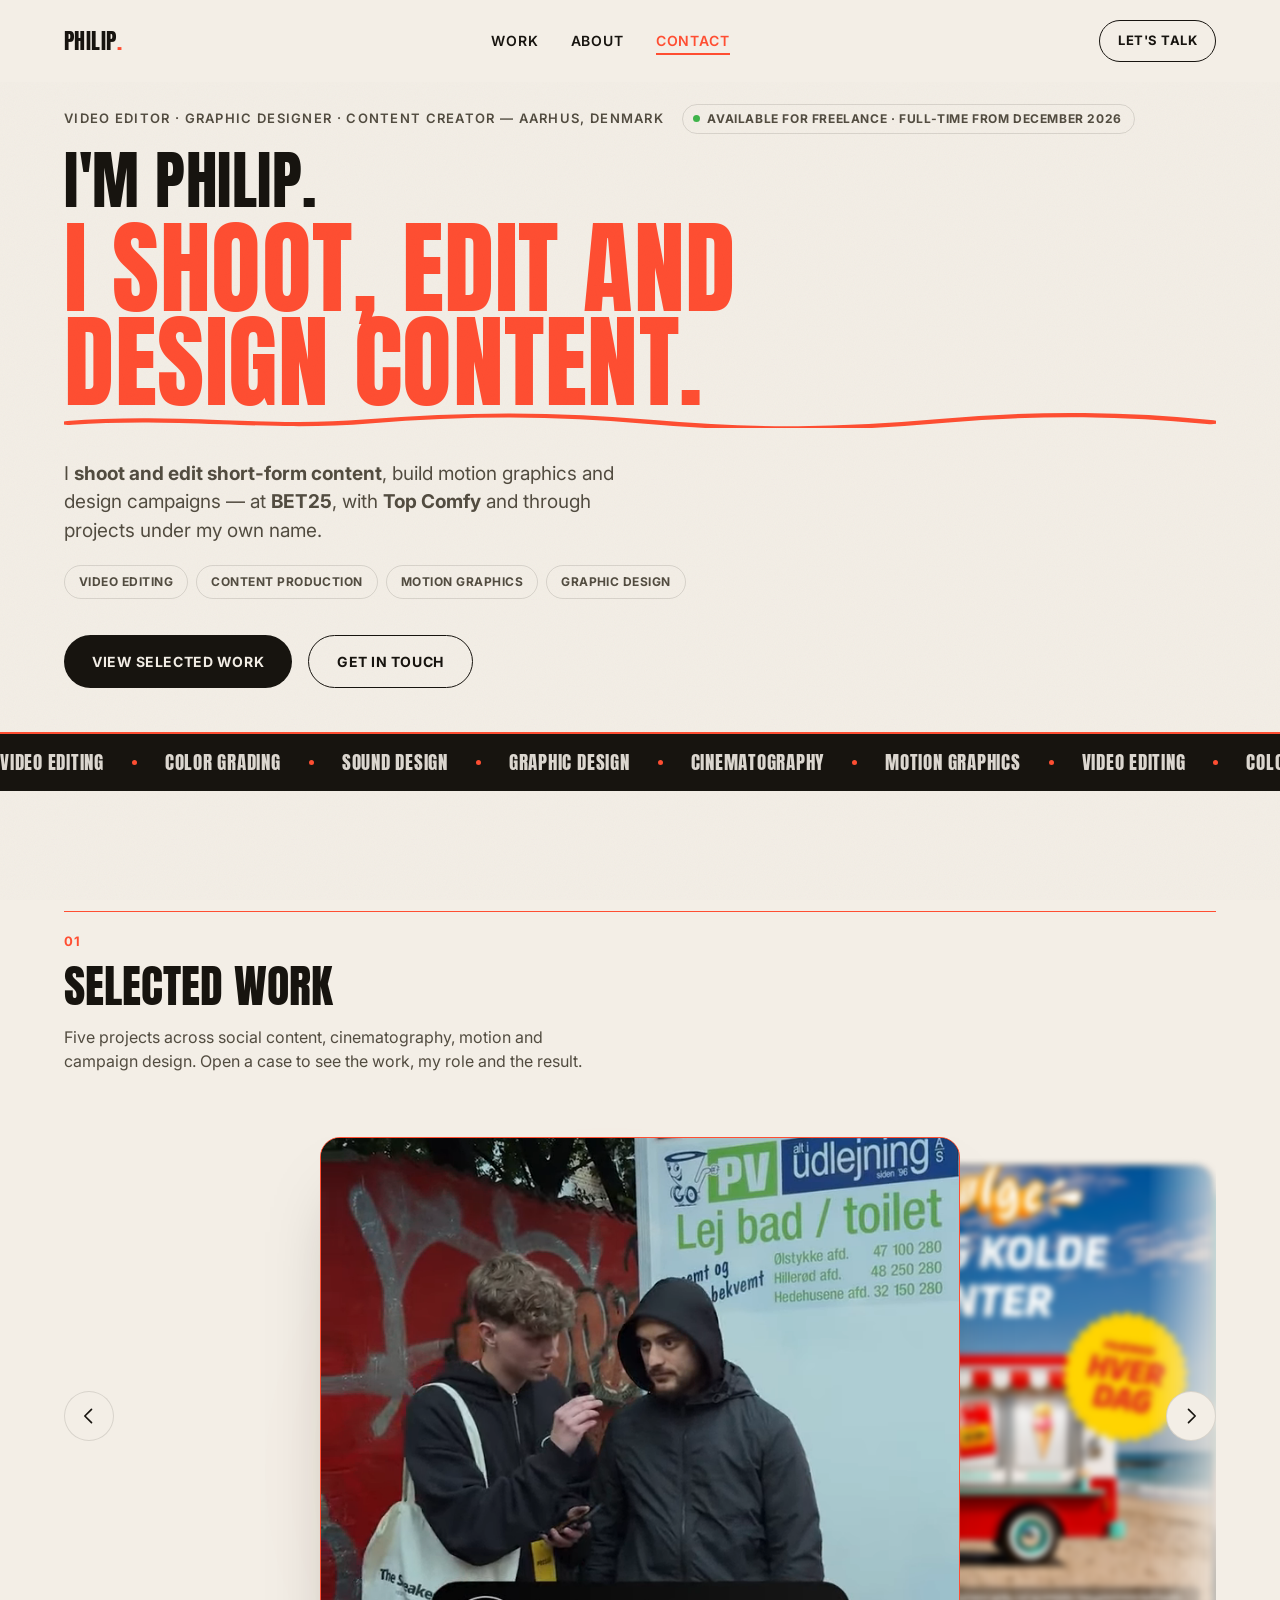
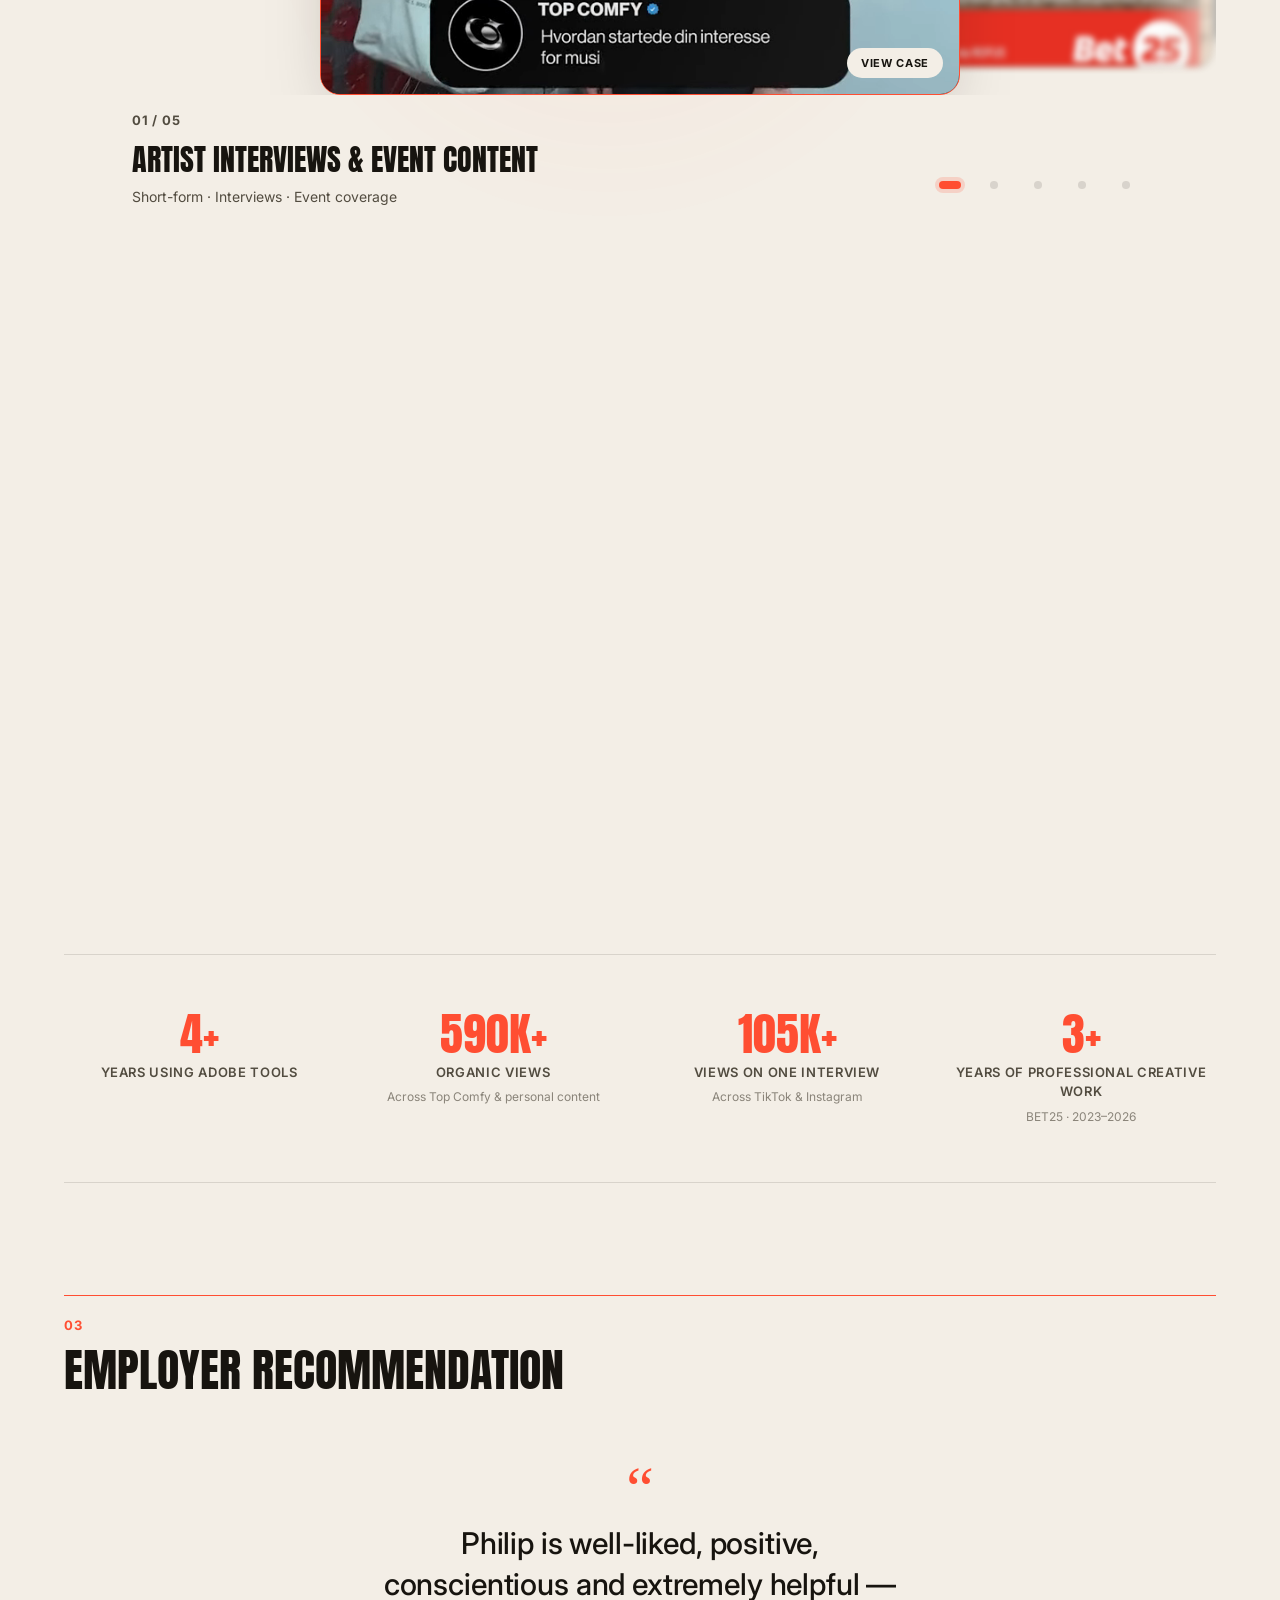
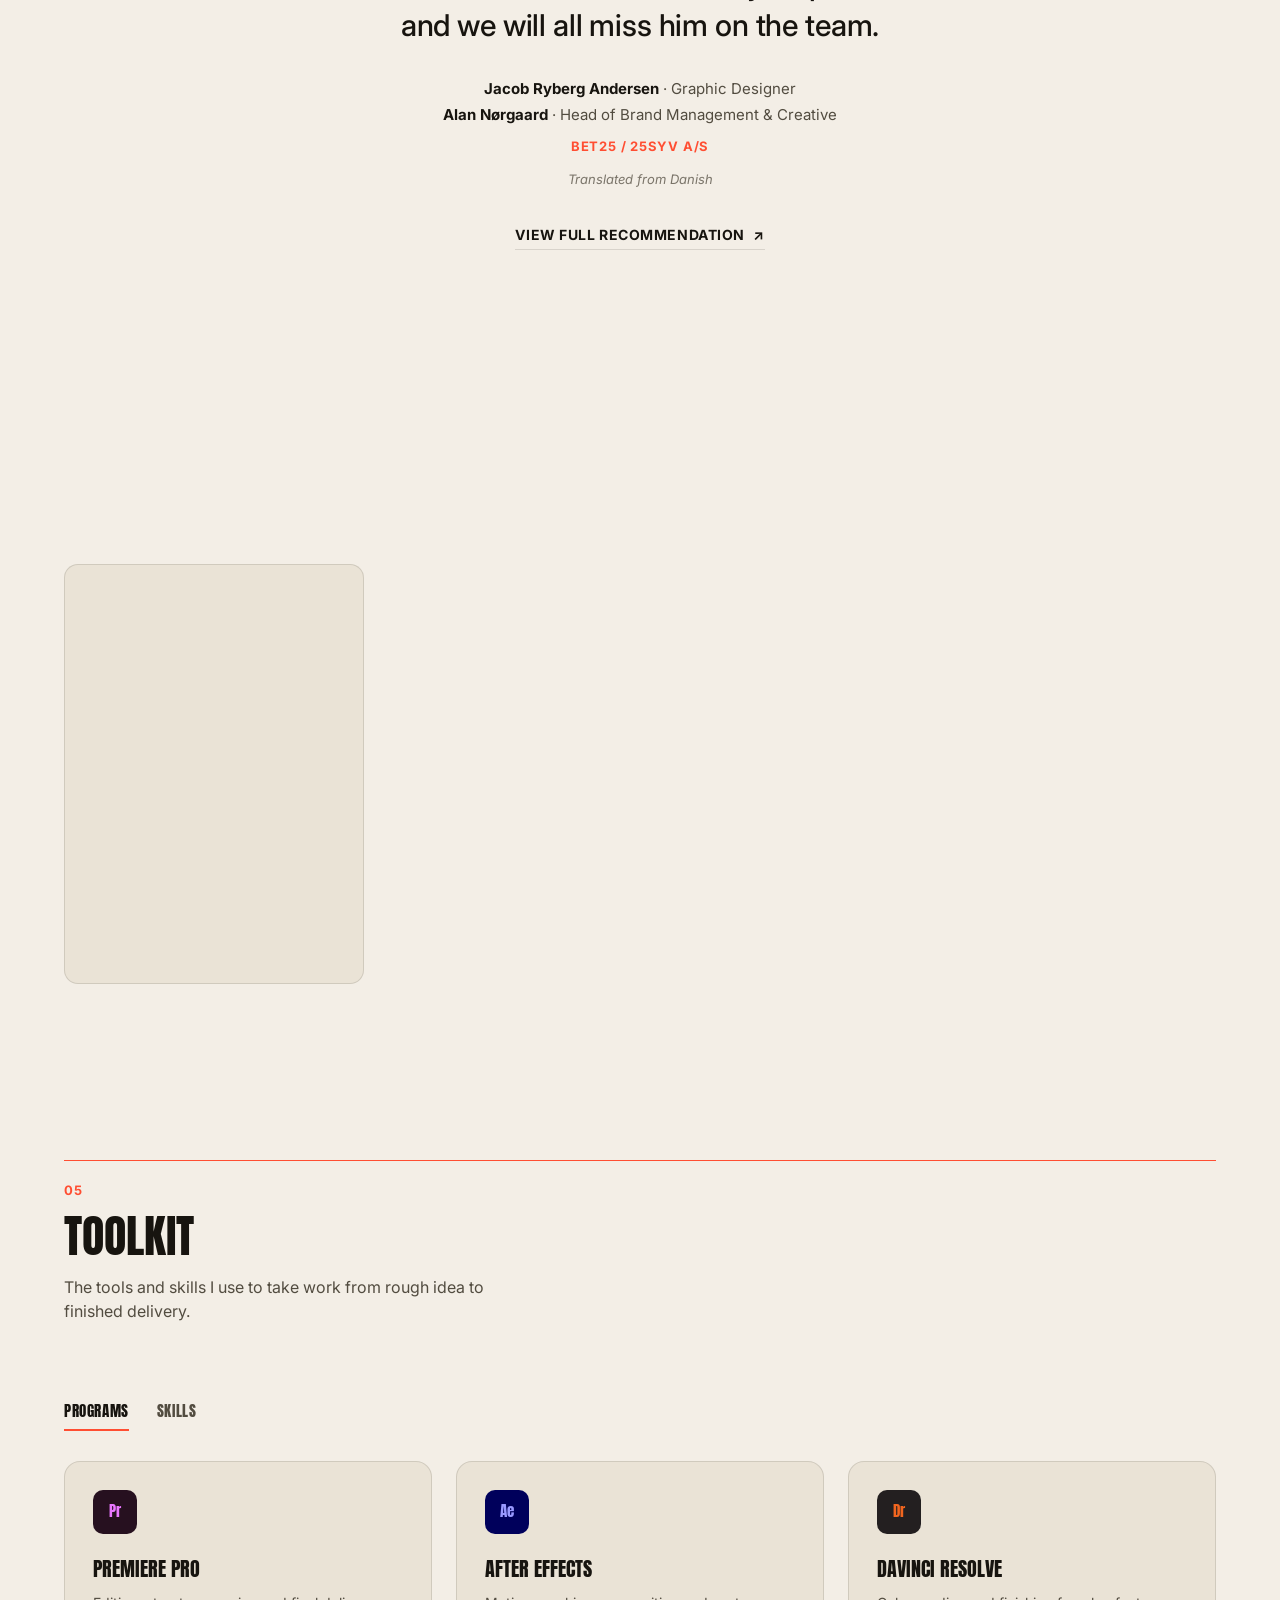
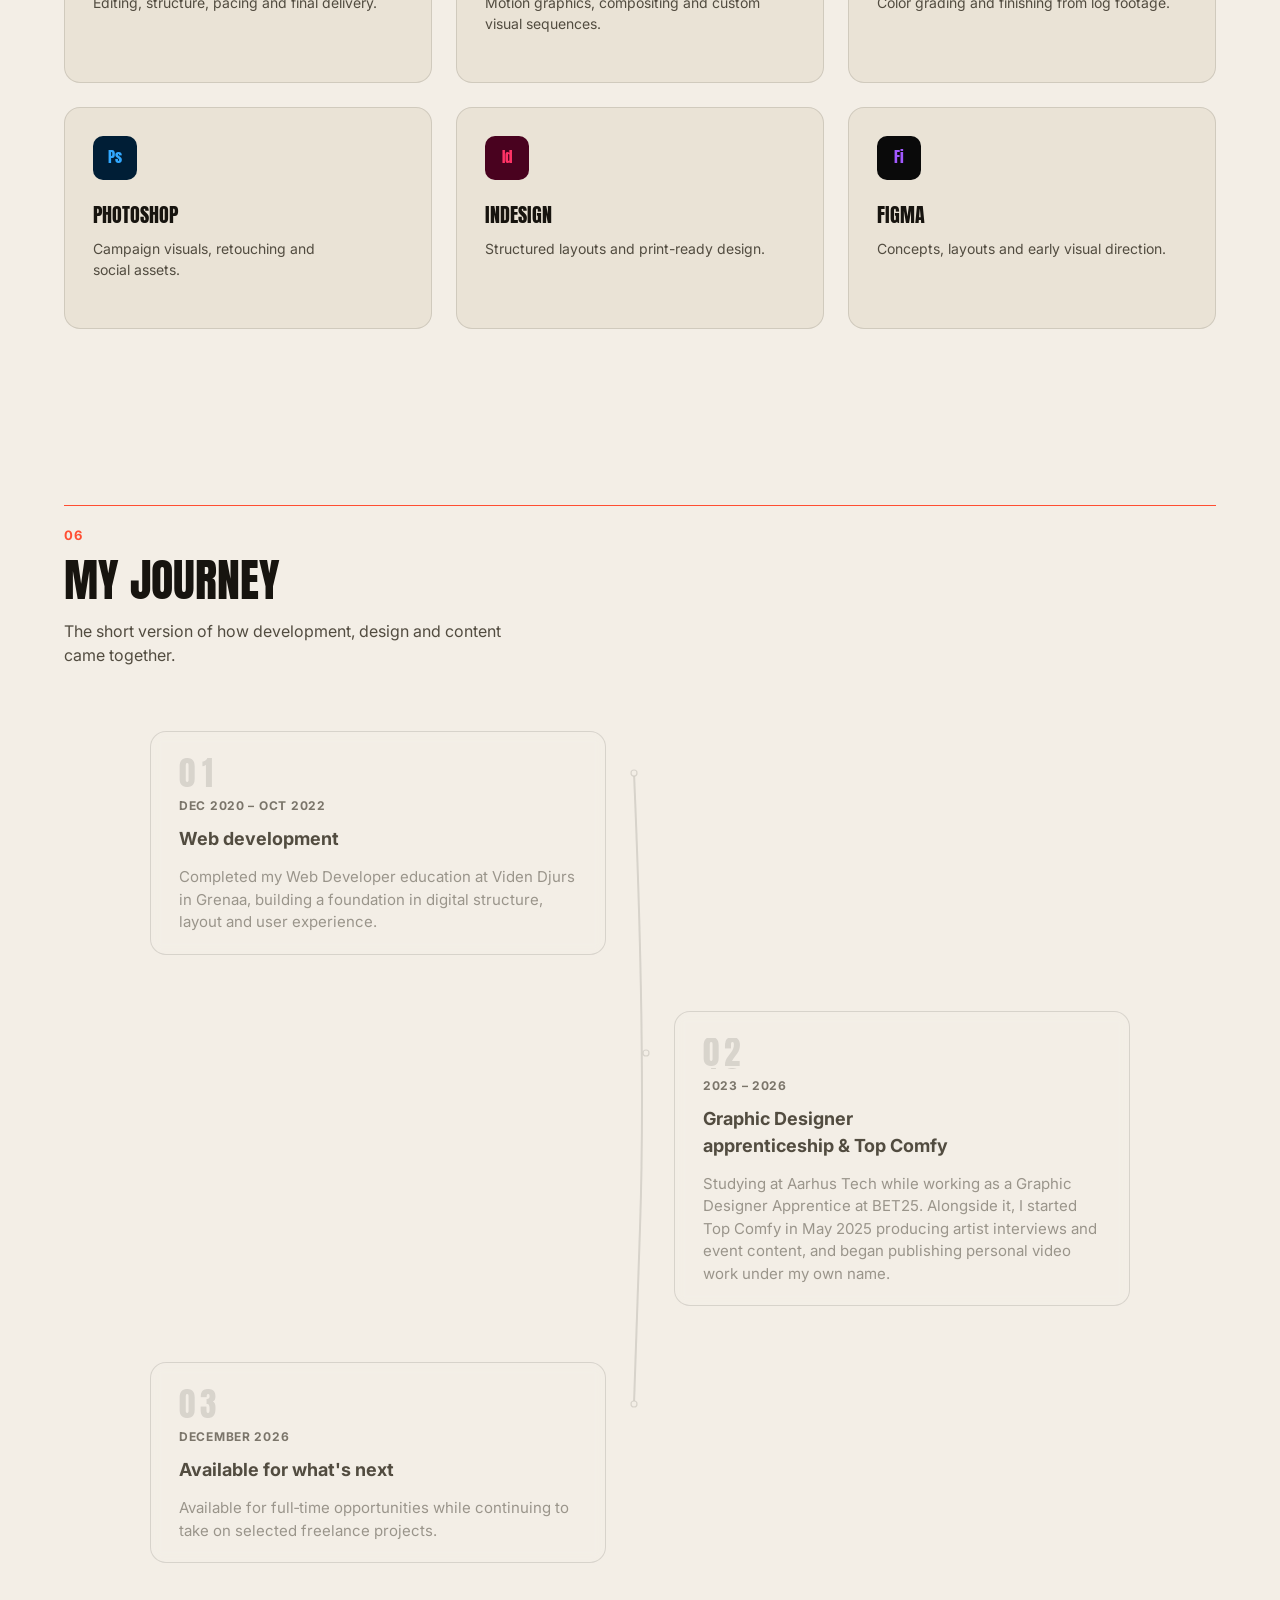
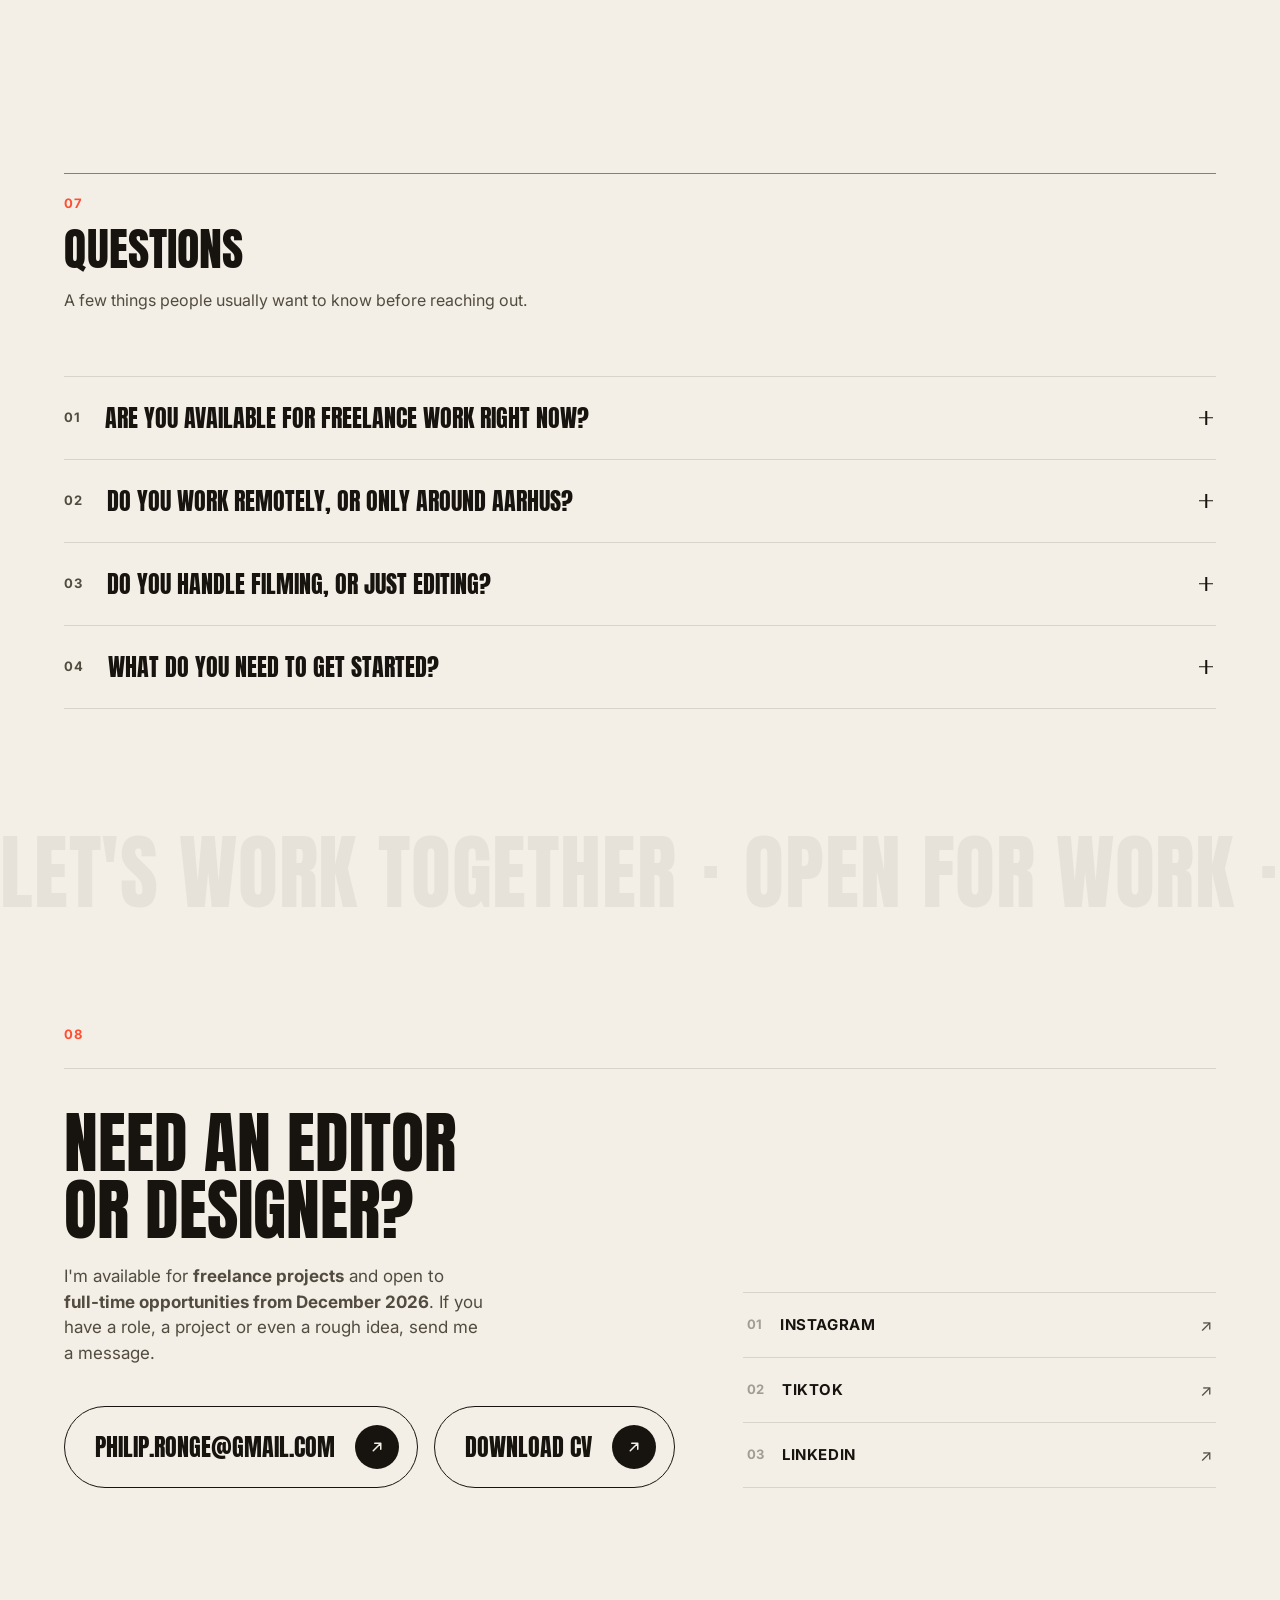
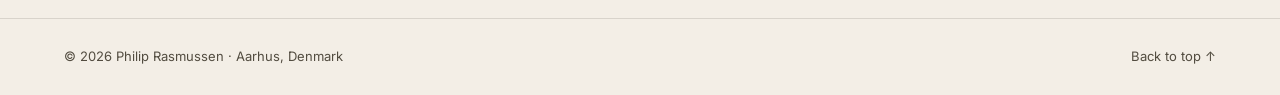
==== commit 3d3ffa10: "Add BET25 x Zimpler case with video lightbox (watch with sound) New fifth Selected Work card using t" ====
--- a/index.html
+++ b/index.html
@@ -131,7 +131,7 @@
     <div class="section-head reveal">
       <span class="section-num">01</span>
       <h2>Selected work</h2>
-      <p>Four projects across social content, cinematography, motion and campaign design. Open a case to see the work, my role and the result.</p>
+      <p>Five projects across social content, cinematography, motion and campaign design. Open a case to see the work, my role and the result.</p>
     </div>
 
     <div class="work-showcase reveal" id="workShowcase" tabindex="0" aria-label="Selected work — use arrow keys or the buttons to browse">
@@ -248,6 +248,32 @@
                 <source src="assets/video/personal-brand-loop.mp4" type="video/mp4">
               </video>
               <span class="work-media-mark">3D Edit</span>
+              <span class="work-media-viewcase">View case</span>
+            </div>
+          </article>
+
+          <article class="work-card" role="button" tabindex="-1"
+            aria-label="Zimpler payout animation. BET25 × Zimpler. View case study."
+            data-cover="assets/img/work/bet25-zimpler-cover.jpg"
+            data-video="assets/video/bet25-zimpler-loop.webm"
+            data-title="Zimpler payout — UI animation"
+            data-tags="Motion design · UI animation · Sound design"
+            data-client="BET25 × Zimpler"
+            data-role="UI Animation · After Effects · Motion · Sound Design"
+            data-context="BET25 and Zimpler wanted a short animation that shows <strong class='copy-emphasis'>how fast payouts work in the app</strong> — from a winning spin to money on the way to your bank account. The challenge was making a UI flow easy to follow in a few seconds."
+            data-work="I animated the <strong class='copy-emphasis'>app interface and phone mockup in After Effects</strong>, building the flow from the winning screen through the payout menu to the final BET25 × Zimpler lock-up.%%I also did the <strong class='copy-emphasis'>sound design</strong> — the SFX that tie each UI movement together — which is why the full version is best watched with sound on."
+            data-result-text="A short <strong class='copy-emphasis'>UI-animation piece with custom sound design</strong> that turns a product feature into a clear, fast-moving story. It shows how I approach motion design and sound for brands."
+            data-result="Motion + sound design"
+            data-watch-heading="Watch the work"
+            data-links="Watch with sound|lightbox:assets/video/bet25-zimpler-full.mp4">
+            <div class="work-media">
+              <video class="work-cover-video" id="zimplerCoverVideo" poster="assets/img/work/bet25-zimpler-cover.jpg" muted loop playsinline preload="none" aria-hidden="true"
+                onloadeddata="this.closest('.work-media').classList.add('has-photo')"
+                onerror="const m=this.closest('.work-media'); if(m) m.classList.remove('has-photo'); this.remove()">
+                <source src="assets/video/bet25-zimpler-loop.webm" type="video/webm">
+                <source src="assets/video/bet25-zimpler-loop.mp4" type="video/mp4">
+              </video>
+              <span class="work-media-mark">BET25 × Zimpler</span>
               <span class="work-media-viewcase">View case</span>
             </div>
           </article>
@@ -716,6 +742,14 @@
   </button>
 </div>
 
+<div class="video-lightbox" id="videoLightbox" aria-hidden="true" inert>
+  <div class="video-lightbox-backdrop" data-lightbox-close></div>
+  <div class="video-lightbox-stage" role="dialog" aria-modal="true" aria-label="Full video with sound">
+    <video class="video-lightbox-video" controls playsinline preload="none"></video>
+  </div>
+  <button type="button" class="video-lightbox-close" data-lightbox-close aria-label="Close video">✕</button>
+</div>
+
 <script src="script.js"></script>
 </body>
 </html>
--- a/styles.css
+++ b/styles.css
@@ -1974,13 +1974,17 @@
   .project-modal-nav{ display: none; }
 }
 
-/* brief crossfade while stepModal() swaps in the next/previous case's
-   content — otherwise the text/video just snap-replace instantly, which
-   reads as a glitch rather than a deliberate "next case" navigation. */
+/* crossfade while stepModal() swaps in the next/previous case's content —
+   otherwise the text/video just snap-replace instantly, which reads as a
+   glitch rather than a deliberate "next case" navigation. Uses the site's
+   own --ease curve (rather than a flat linear/ease opacity blink) and
+   pairs it with a small translateY so the new case visibly settles into
+   place instead of just flickering on — matches stepModal()'s own timeout
+   in script.js, which must stay equal to this duration. */
 .project-modal-cover,
-.project-modal-content{ transition: opacity .16s ease; }
+.project-modal-content{ transition: opacity .24s var(--ease), transform .24s var(--ease); }
 .project-modal-cover.is-switching,
-.project-modal-content.is-switching{ opacity: 0; }
+.project-modal-content.is-switching{ opacity: 0; transform: translateY(6px); }
 @media (prefers-reduced-motion: reduce){
   .project-modal-cover,
   .project-modal-content{ transition: none; }
@@ -2056,36 +2060,19 @@
   }
   .project-modal-cover.no-cover-overlay .project-modal-title{ color: var(--ink); }
 
-  /* BET25's clip is portrait, so it needs the same 40%-column-with-its-own-
-     height treatment as .no-cover-overlay above, but WITHOUT giving up the
-     white title-on-media overlay every other card uses on desktop — so this
-     only touches sizing (column width/aspect, media aspect-ratio), leaving
-     .project-modal-cover-scrim and .project-modal-title on their normal,
-     un-overridden (overlaid, white-text) styles from earlier in this block. */
-  /* Sized from HEIGHT, not width: a 9:16 clip at a fixed 40%-of-panel
-     width (the .no-cover-overlay approach above) gets taller than the
-     panel's own 88vh cap on anything but a very tall screen — a laptop
-     ends up needing to scroll the modal just to see the rest of the clip.
-     Capping the media's height and letting width follow the aspect ratio
-     instead means it always fits inside one screen, on any display. */
-  .project-modal-cover.vertical-cover{
-    flex: 0 1 auto;
-    width: auto;
-    max-width: 42%;
-    align-self: flex-start;
-    aspect-ratio: auto;
-    height: auto;
-  }
-  .project-modal-cover.vertical-cover .project-modal-cover-media{
-    position: relative; inset: auto;
-    aspect-ratio: 9 / 16;
-    width: auto;
-    height: min(76vh, 640px);
-    max-width: 100%;
-  }
-}
-@media (min-width: 860px) and (max-height: 700px){
-  .project-modal-cover.vertical-cover .project-modal-cover-media{ height: min(66vh, 640px); }
+  /* BET25's clip is portrait, but on desktop it now just uses the exact
+     same treatment as every other (16:9) case: a 40% column, stretched to
+     match the content column's height, with the video's own object-fit:
+     cover (set on .project-modal-cover-video/-img earlier in this file)
+     cropping it to fill that box. An earlier version instead sized this
+     column from the clip's true 9:16 aspect ratio at a fixed width, which
+     (a) made it taller than the panel's 88vh cap on a laptop screen,
+     forcing a scroll just to see the rest of the clip, and (b) after that
+     was capped by height instead, left a gap under the video whenever the
+     content column was taller than the capped clip. Letting it stretch
+     like every other card's cover avoids both — same rules, no override
+     needed here beyond the class existing as a hook for the .no-cover-
+     overlay-style comment above. */
 }
 @media (min-width: 1200px){
   .project-modal-content{ padding: 64px 76px; }
@@ -2905,3 +2892,81 @@
   justify-content: center;
   gap: 14px;
 }
+
+/* ---------- video lightbox (full video with sound) ---------- */
+.video-lightbox{
+  position: fixed;
+  inset: 0;
+  z-index: 700; /* above .project-modal (600) */
+  display: flex;
+  align-items: center;
+  justify-content: center;
+  padding: 24px;
+  opacity: 0;
+  pointer-events: none;
+  transition: opacity .3s ease;
+}
+.video-lightbox.open{ opacity: 1; pointer-events: auto; }
+.video-lightbox-backdrop{
+  position: absolute;
+  inset: 0;
+  background: rgba(10,8,5,0.88);
+  backdrop-filter: blur(6px);
+  -webkit-backdrop-filter: blur(6px);
+}
+.video-lightbox-stage{
+  position: relative;
+  /* the video keeps its own 16:9 shape; width is capped by both the viewport
+     width and (via the 16:9 ratio) the viewport height, so it never overflows */
+  width: min(100%, 1200px, calc((100vh - 120px) * 16 / 9));
+  aspect-ratio: 16 / 9;
+  border-radius: 14px;
+  overflow: hidden;
+  background: #000;
+  box-shadow: 0 40px 90px -30px rgba(0,0,0,0.7);
+  transform: scale(.97);
+  transition: transform .35s var(--ease);
+}
+.video-lightbox.open .video-lightbox-stage{ transform: scale(1); }
+.video-lightbox-video{ display: block; width: 100%; height: 100%; object-fit: contain; background: #000; }
+.video-lightbox-close{
+  position: absolute;
+  top: max(16px, env(safe-area-inset-top, 0px));
+  right: 16px;
+  z-index: 2;
+  width: 44px; height: 44px;
+  border-radius: 50%;
+  border: none;
+  background: rgba(243,238,230,0.14);
+  color: var(--bone);
+  font-size: 16px;
+  cursor: pointer;
+  transition: background .2s ease, color .2s ease;
+}
+.video-lightbox-close:hover{ background: var(--accent); color: var(--ink); }
+@media (prefers-reduced-motion: reduce){
+  .video-lightbox, .video-lightbox-stage{ transition: none; transform: none; }
+}
+
+/* the "Watch with sound" trigger in a case's Watch the work list — a button
+   (it opens the lightbox, it doesn't navigate) styled as a clear CTA pill */
+.project-modal-sound-btn{
+  display: inline-flex;
+  align-items: center;
+  gap: 8px;
+  font: inherit;
+  font-size: 12px;
+  font-weight: 700;
+  text-transform: uppercase;
+  letter-spacing: 0.06em;
+  color: var(--ink);
+  background: var(--accent);
+  border: none;
+  border-radius: 999px;
+  padding: 12px 20px;
+  cursor: pointer;
+  transition: transform .2s ease, background .2s ease;
+}
+.project-modal-sound-btn::after{ content: "↗"; font-weight: 400; }
+.project-modal-sound-btn:hover{ transform: translateY(-2px); }
+.project-modal-sound-btn:focus-visible{ outline: 2px solid var(--ink); outline-offset: 3px; }
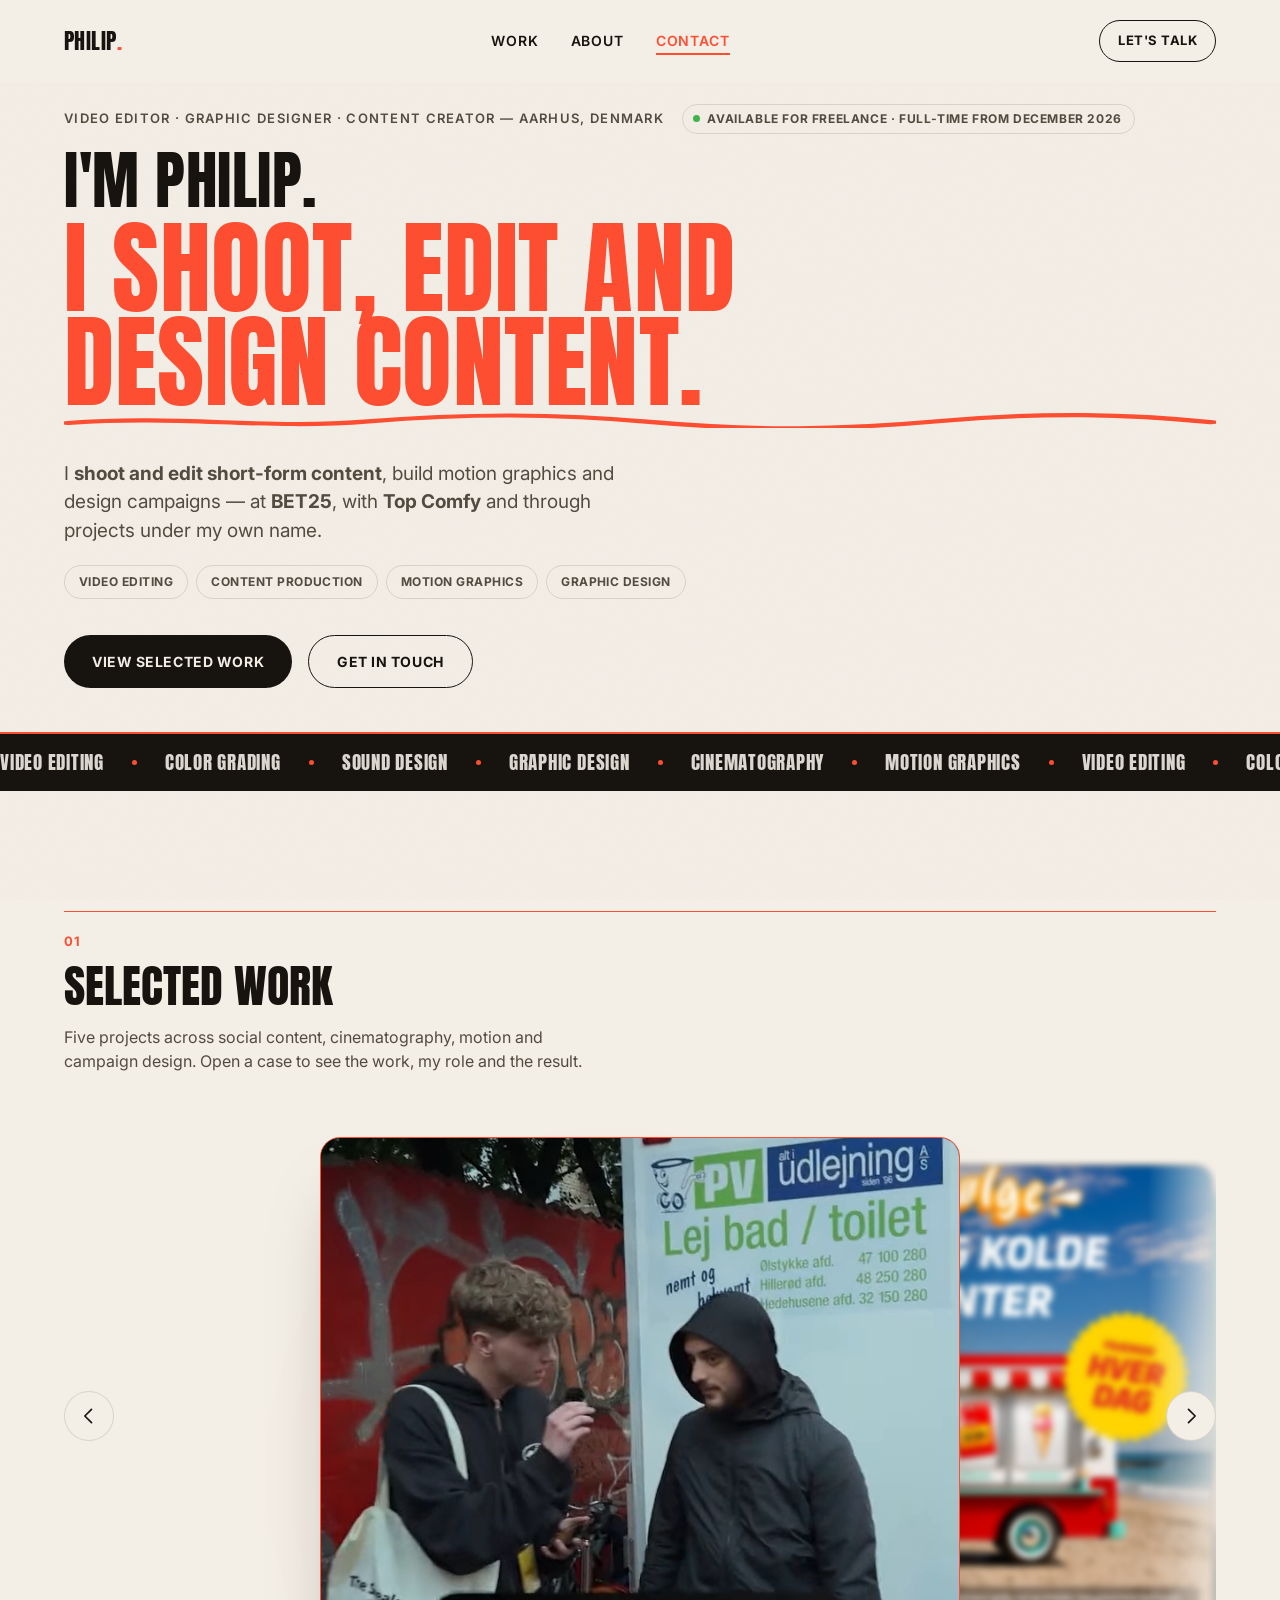
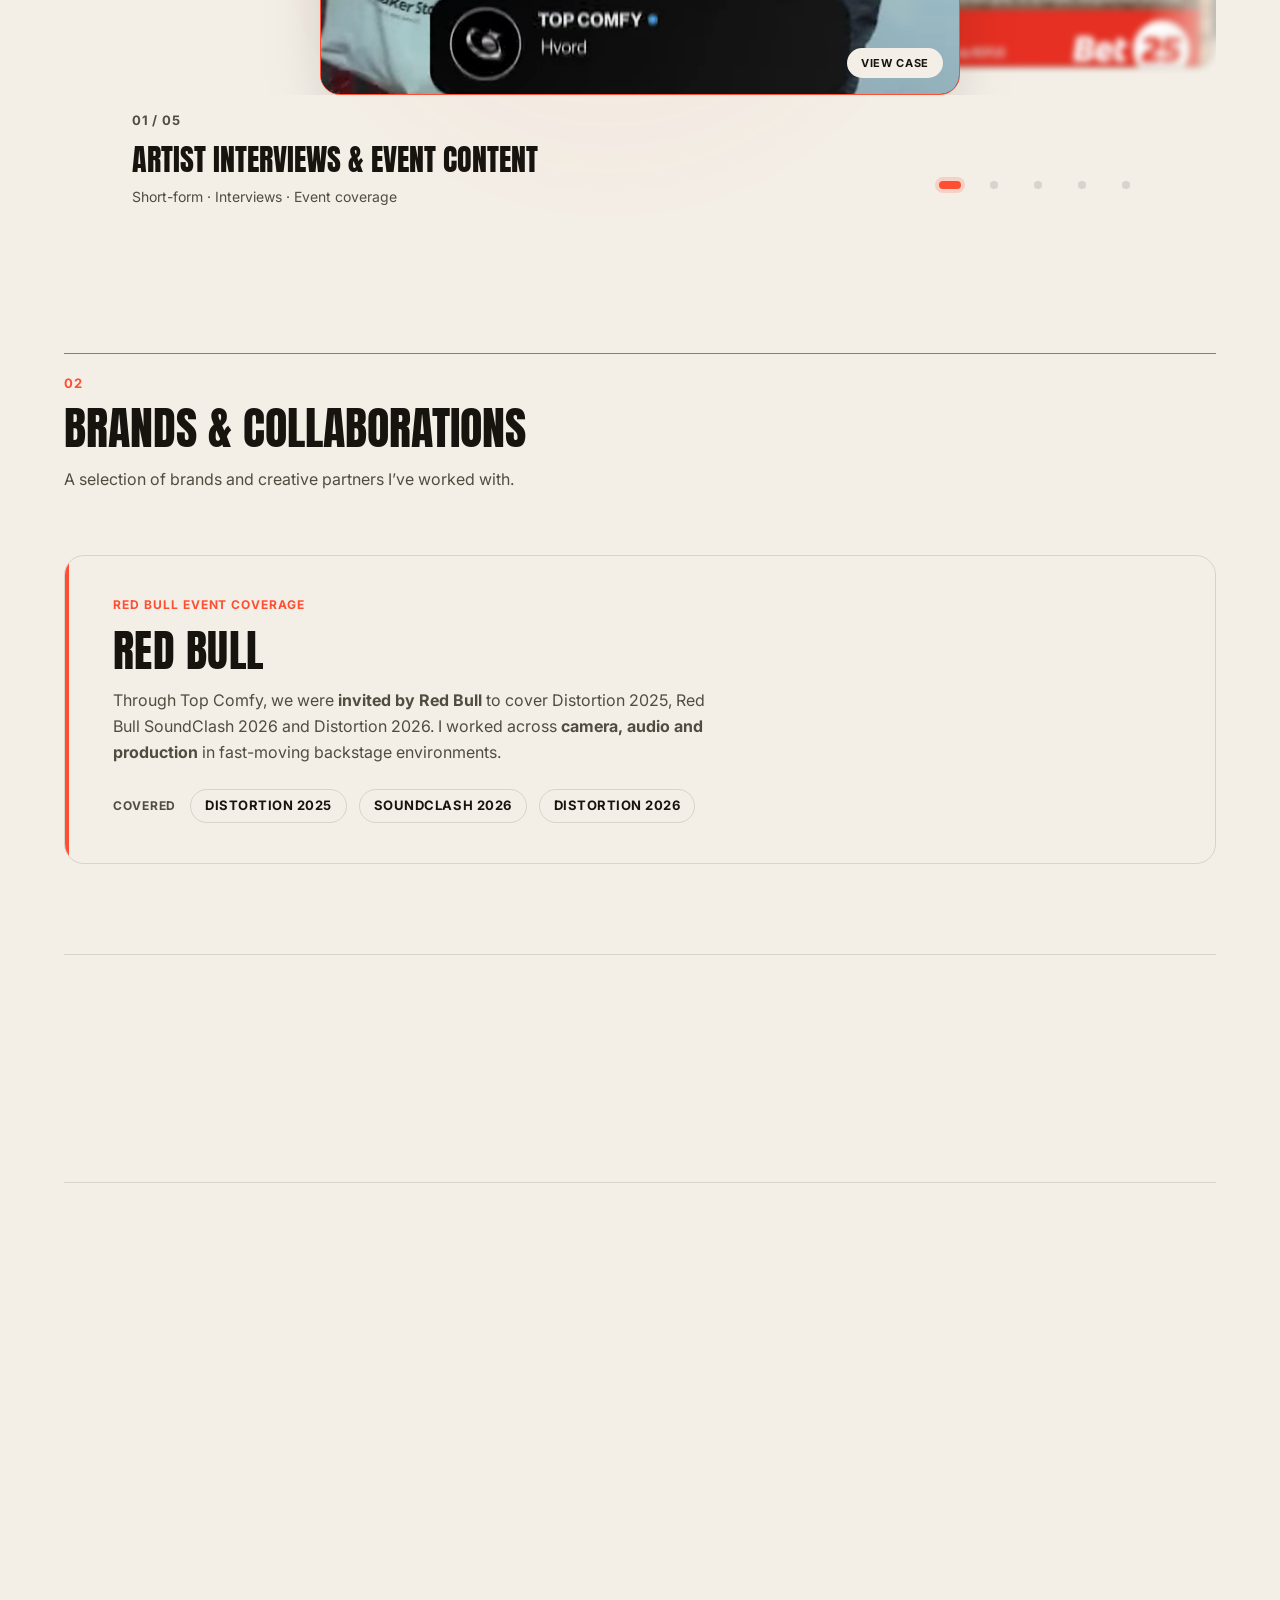
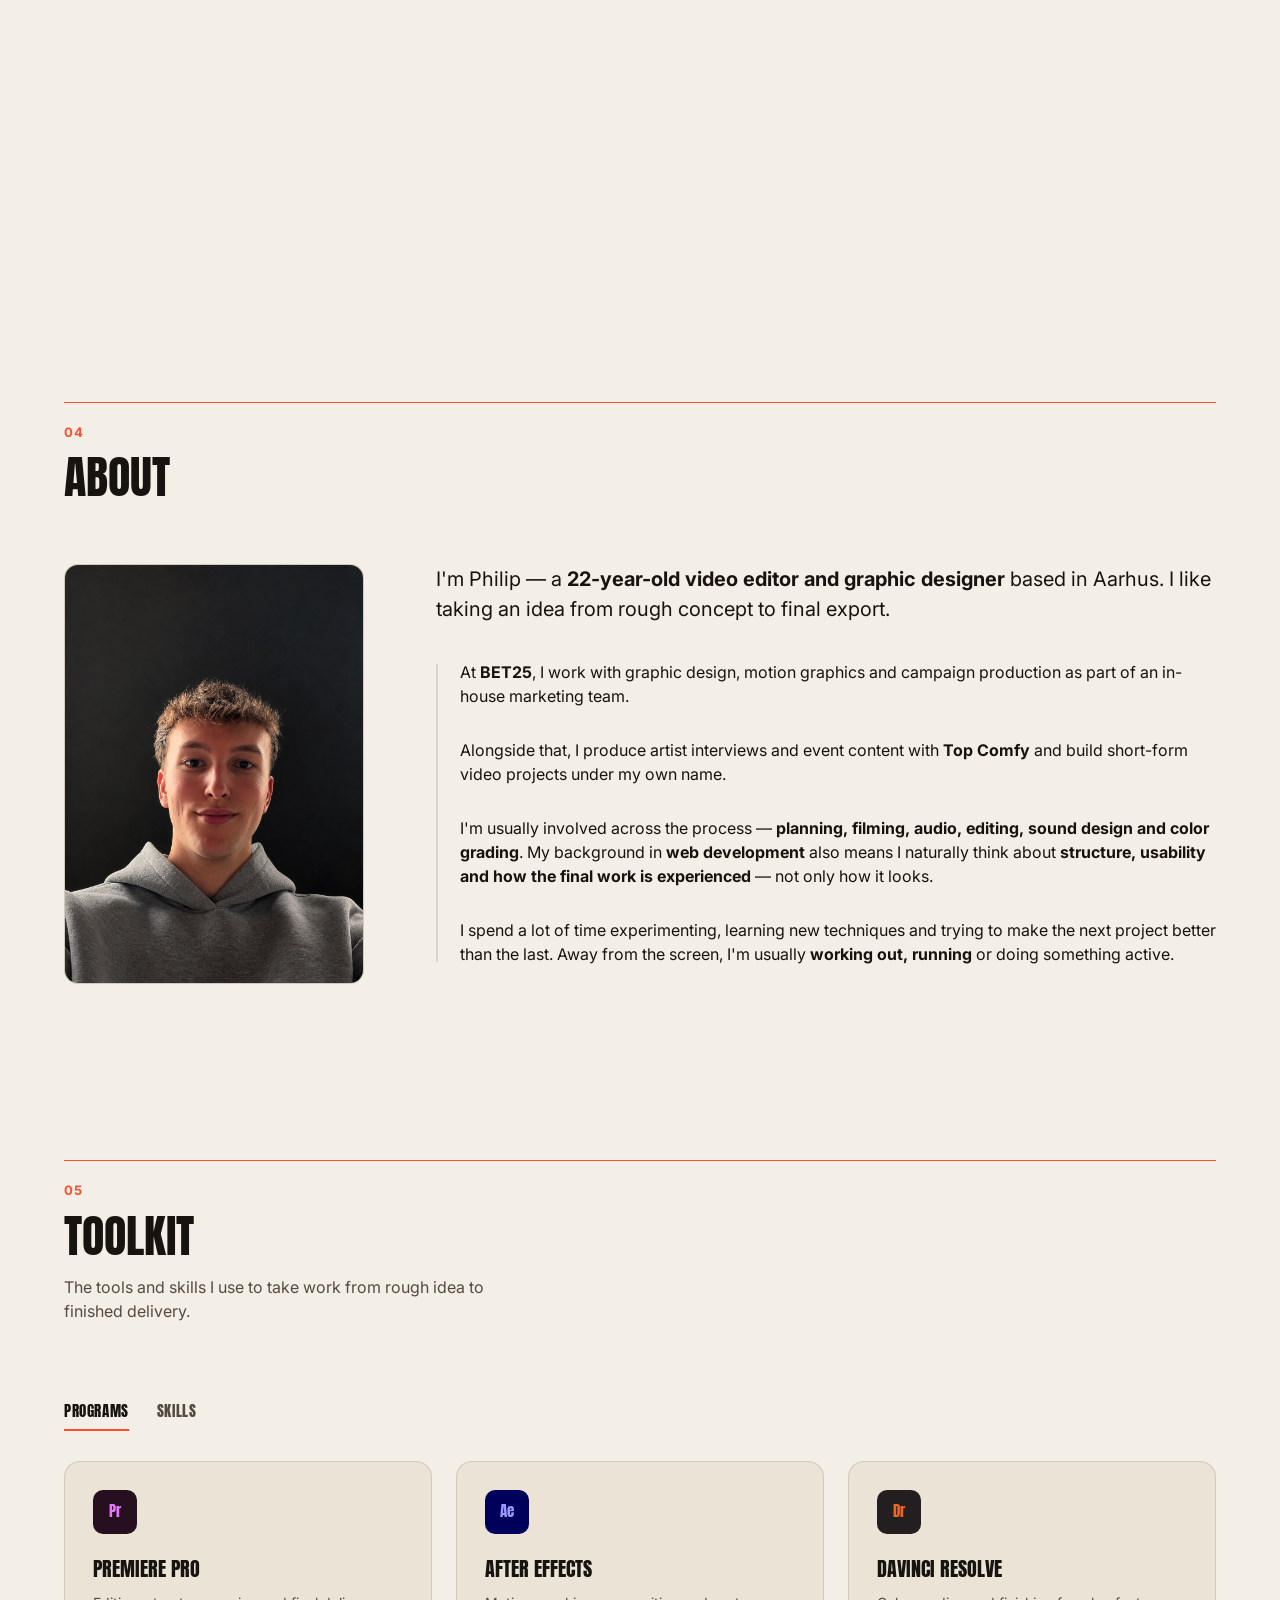
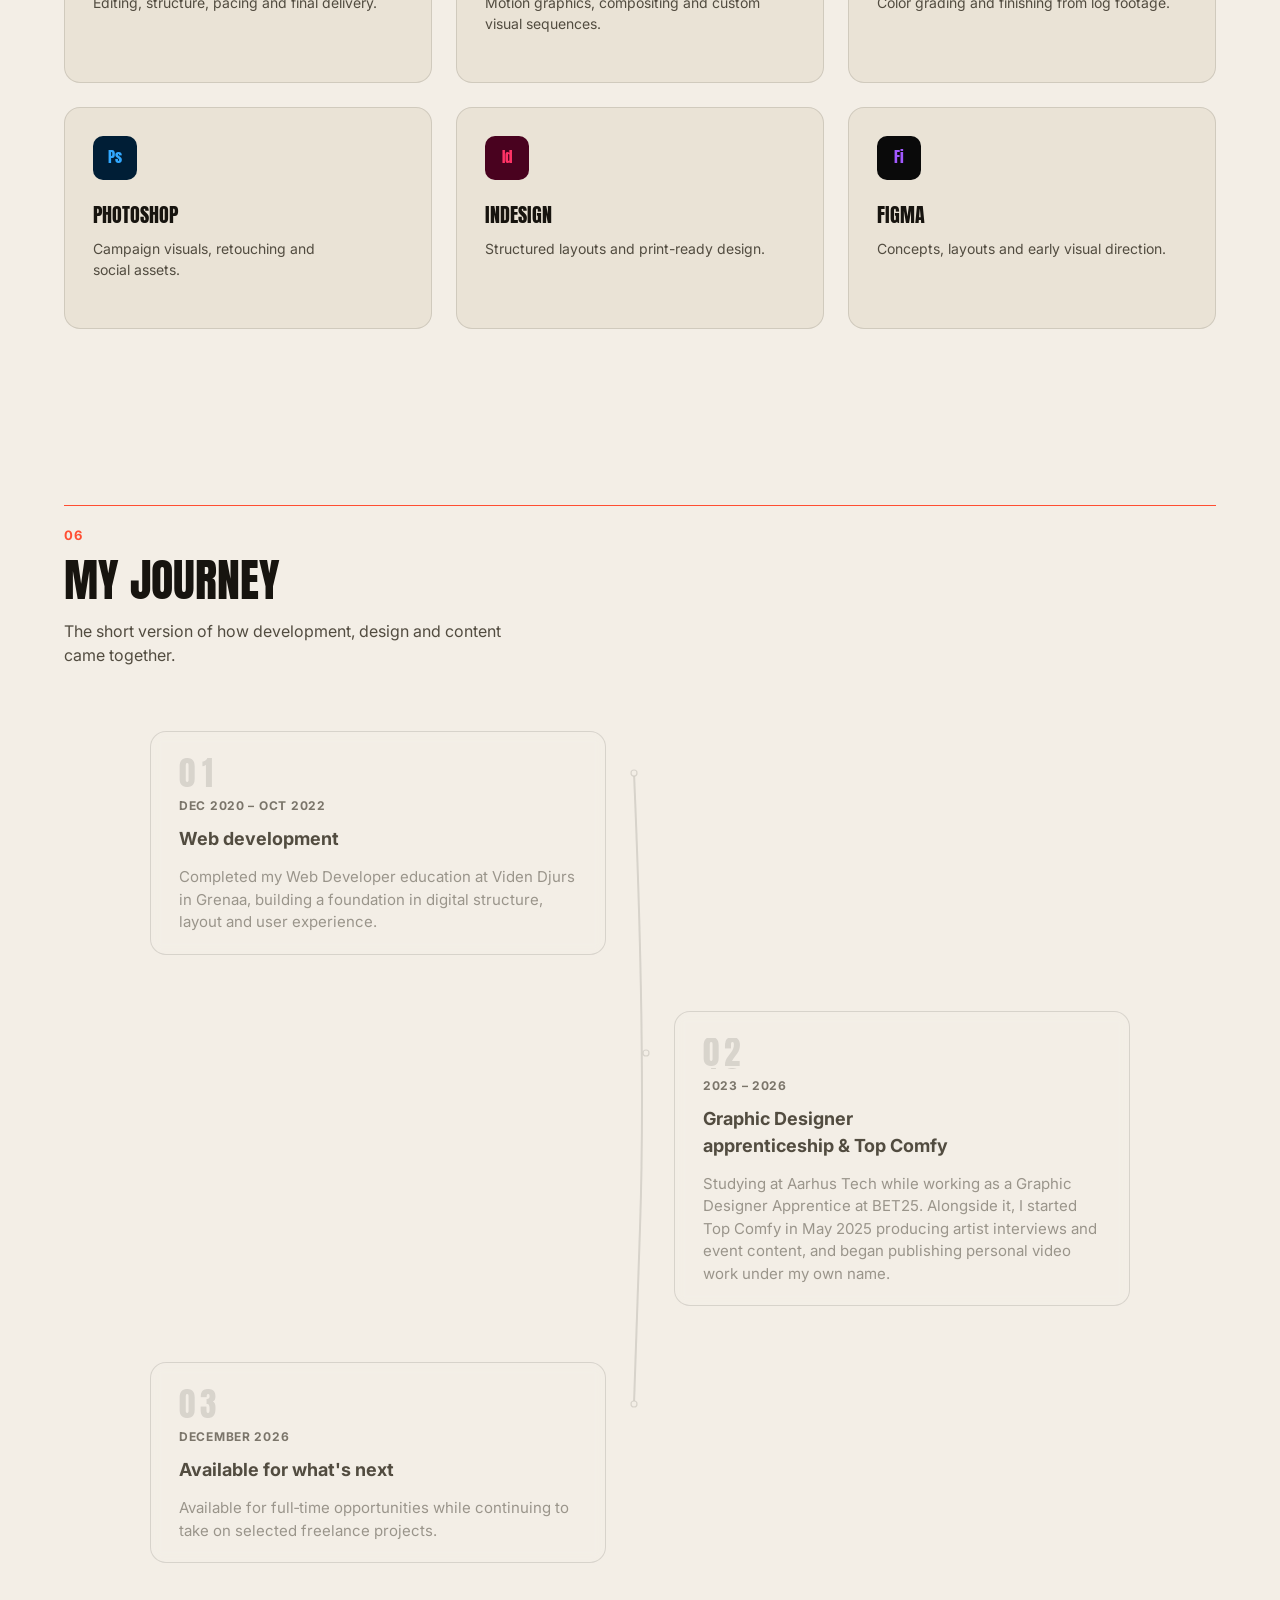
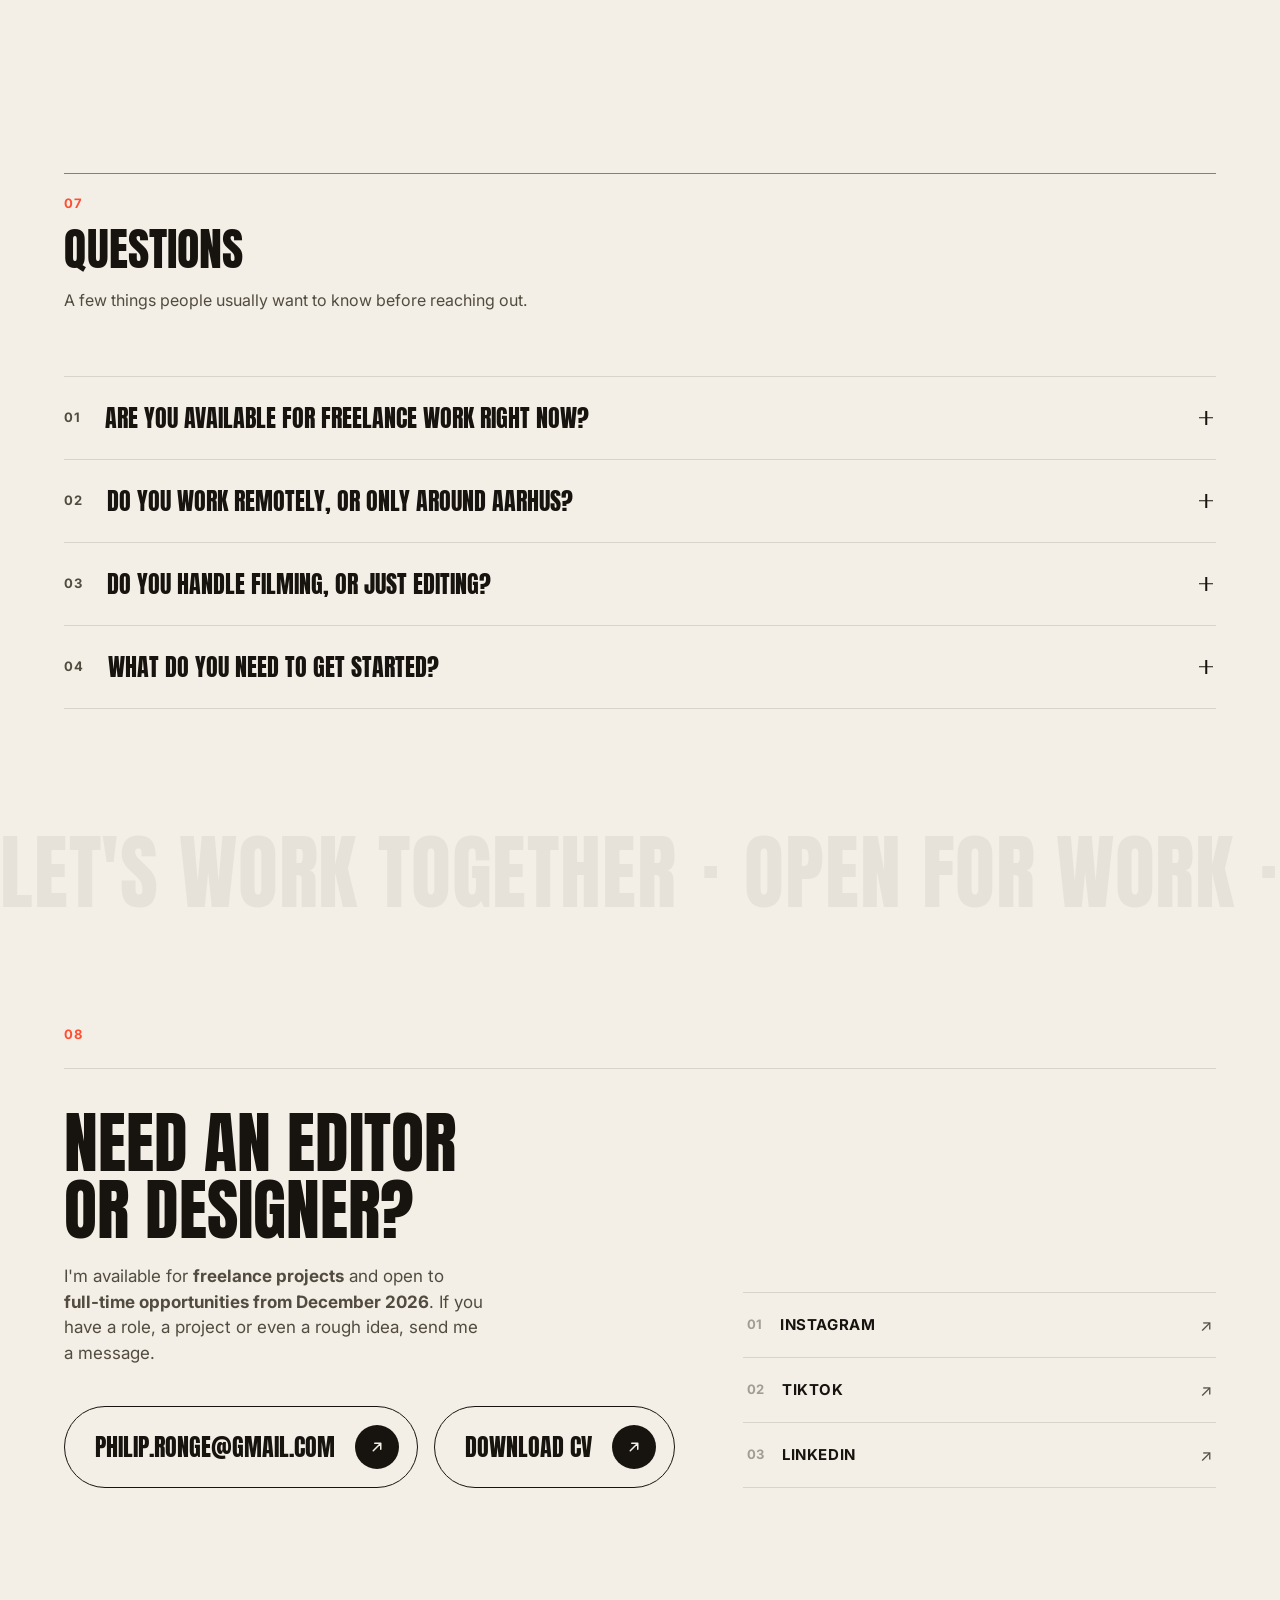
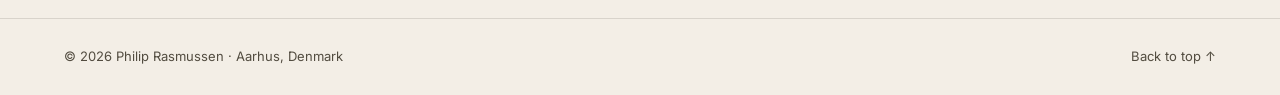
==== commit ed6ac3e4: "Rewrite BET25 x Zimpler case copy as apprenticeship portfolio project Frames the piece as a concept " ====
--- a/index.html
+++ b/index.html
@@ -259,11 +259,11 @@
             data-title="Zimpler payout — UI animation"
             data-tags="Motion design · UI animation · Sound design"
             data-client="BET25 × Zimpler"
-            data-role="UI Animation · After Effects · Motion · Sound Design"
-            data-context="BET25 and Zimpler wanted a short animation that shows <strong class='copy-emphasis'>how fast payouts work in the app</strong> — from a winning spin to money on the way to your bank account. The challenge was making a UI flow easy to follow in a few seconds."
-            data-work="I animated the <strong class='copy-emphasis'>app interface and phone mockup in After Effects</strong>, building the flow from the winning screen through the payout menu to the final BET25 × Zimpler lock-up.%%I also did the <strong class='copy-emphasis'>sound design</strong> — the SFX that tie each UI movement together — which is why the full version is best watched with sound on."
-            data-result-text="A short <strong class='copy-emphasis'>UI-animation piece with custom sound design</strong> that turns a product feature into a clear, fast-moving story. It shows how I approach motion design and sound for brands."
-            data-result="Motion + sound design"
+            data-role="Concept · UI Animation · After Effects · Expressions · Sound Design"
+            data-context="Created as part of my <strong class='copy-emphasis'>final apprenticeship portfolio</strong>, this concept explores how a <strong class='copy-emphasis'>BET25 × Zimpler payout flow</strong> could be turned into a short, visual social video. The goal was to communicate a <strong class='copy-emphasis'>multi-step UI journey quickly and clearly</strong>, while keeping the animation clean, branded and easy to follow."
+            data-work="I <strong class='copy-emphasis'>built and animated the app interface and phone mockup in After Effects</strong>, taking the viewer from the winning screen through the payout flow to the final BET25 × Zimpler lock-up.%%The motion system combines <strong class='copy-emphasis'>keyframe animation with expression-driven elements</strong> to keep repeated UI movements consistent and efficient. I also created the animated typography, transitions and supporting visual effects.%%Sound was treated as <strong class='copy-emphasis'>part of the motion rather than an afterthought</strong>. I designed the SFX around taps, transitions and UI movement to give the animation more weight and make the interface feel responsive."
+            data-result-text="The finished piece is a <strong class='copy-emphasis'>fast-paced UI animation built around clarity, timing and sound</strong>. It shows how I combine motion design, technical After Effects workflows and audio to turn a digital product flow into something more engaging to watch."
+            data-result="After Effects + Sound Design"
             data-watch-heading="Watch the work"
             data-links="Watch with sound|lightbox:assets/video/bet25-zimpler-full.mp4">
             <div class="work-media">
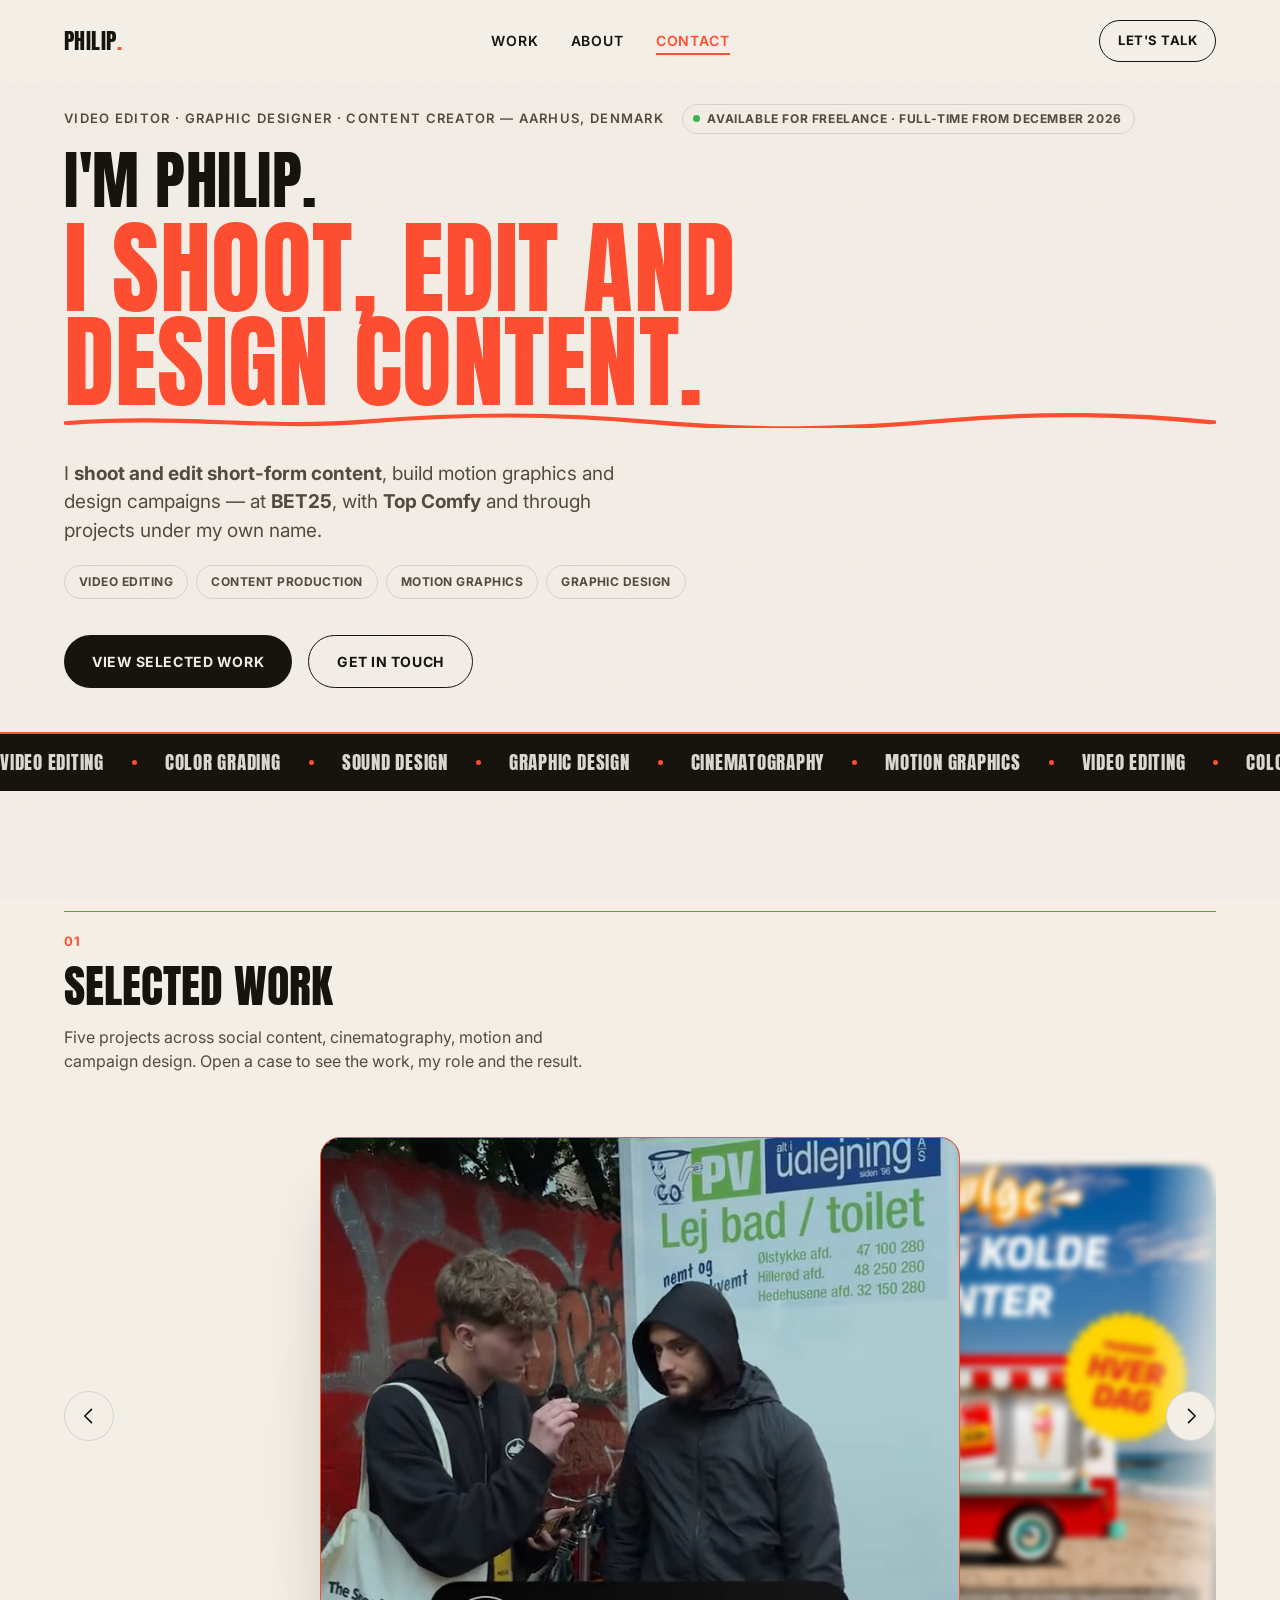
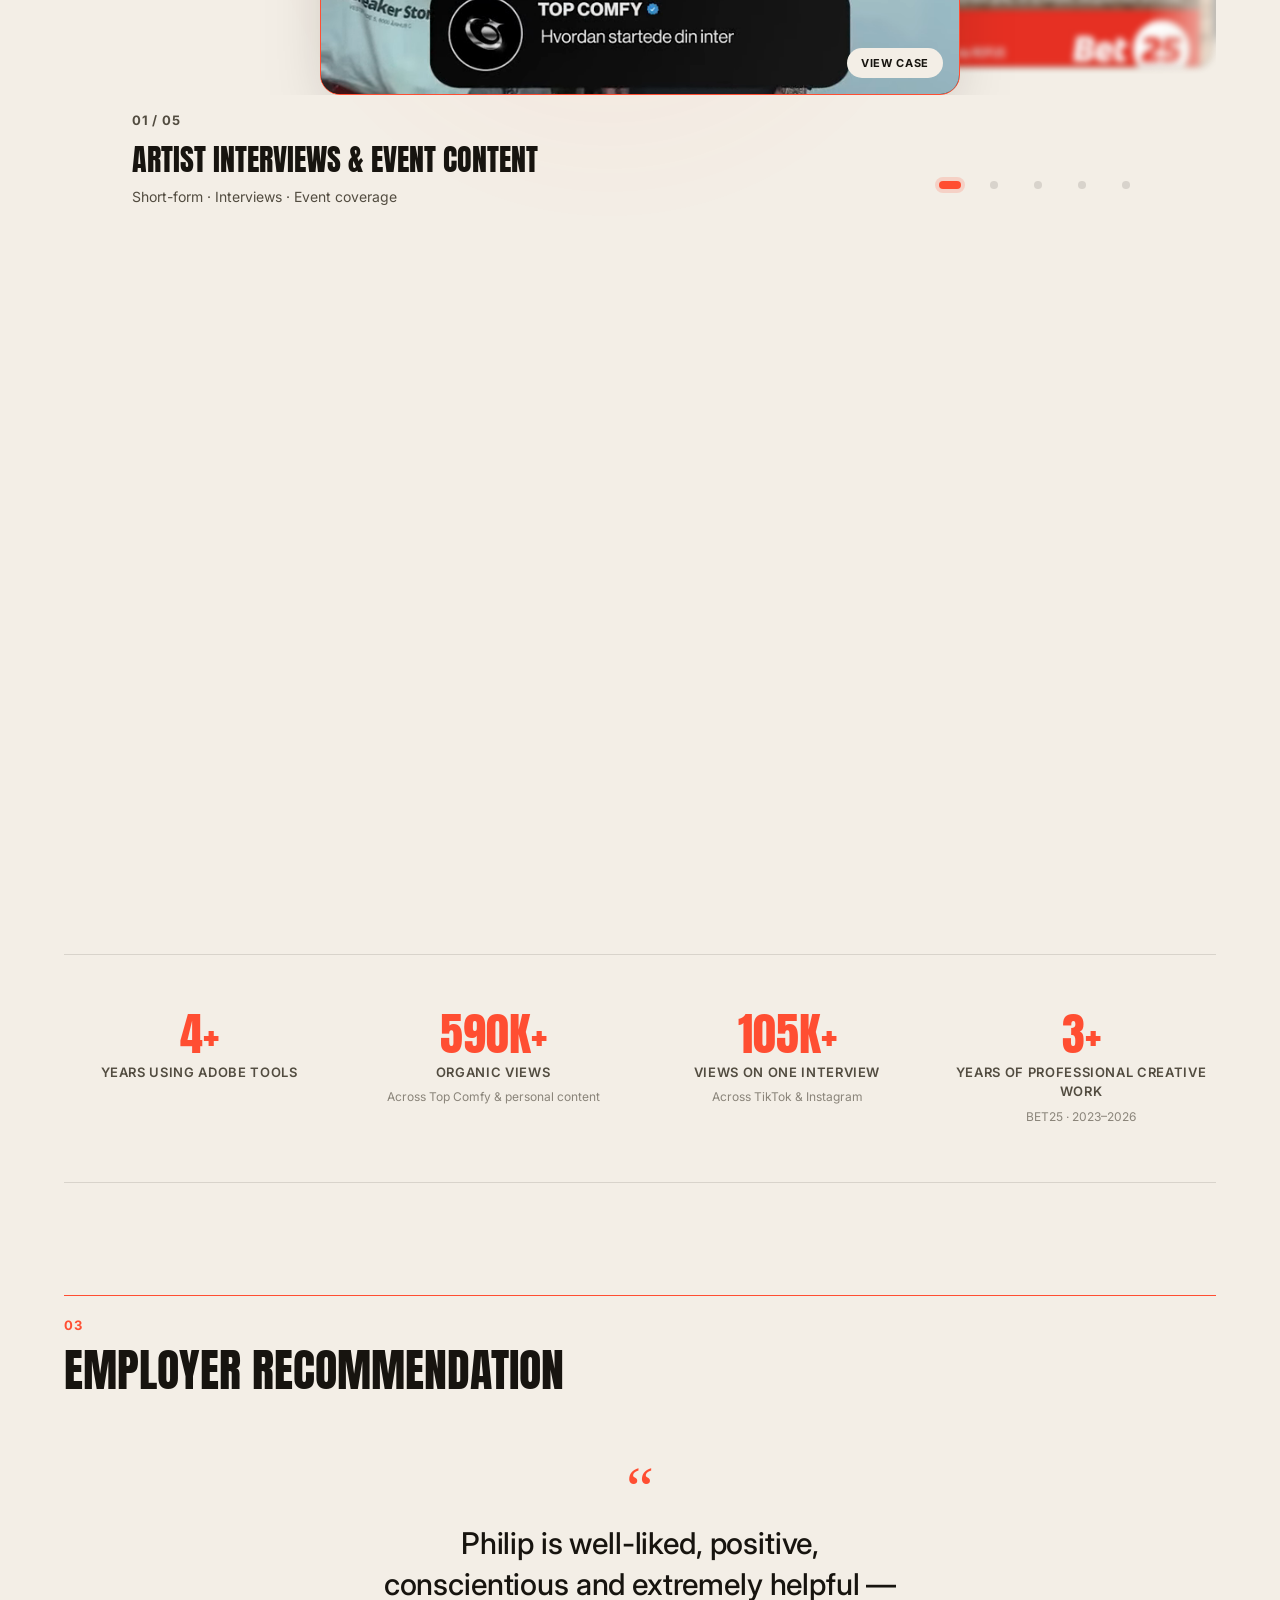
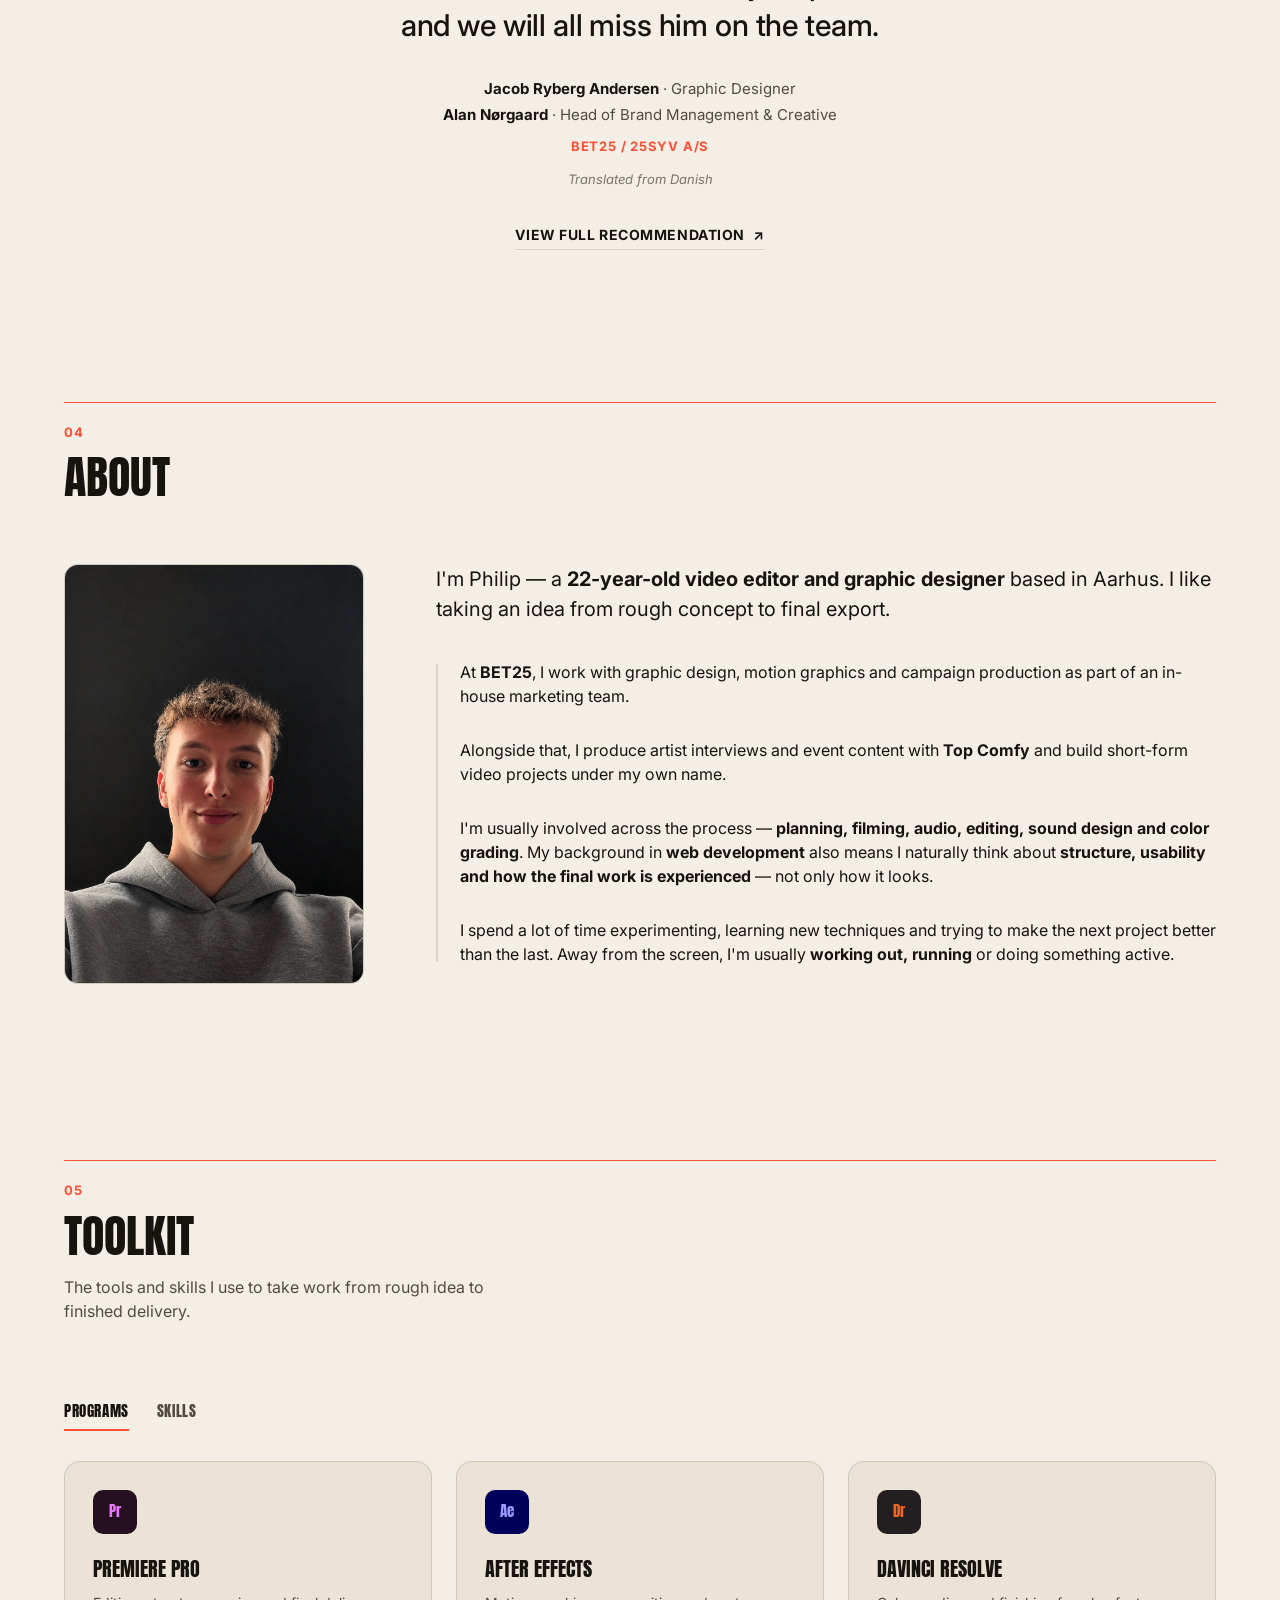
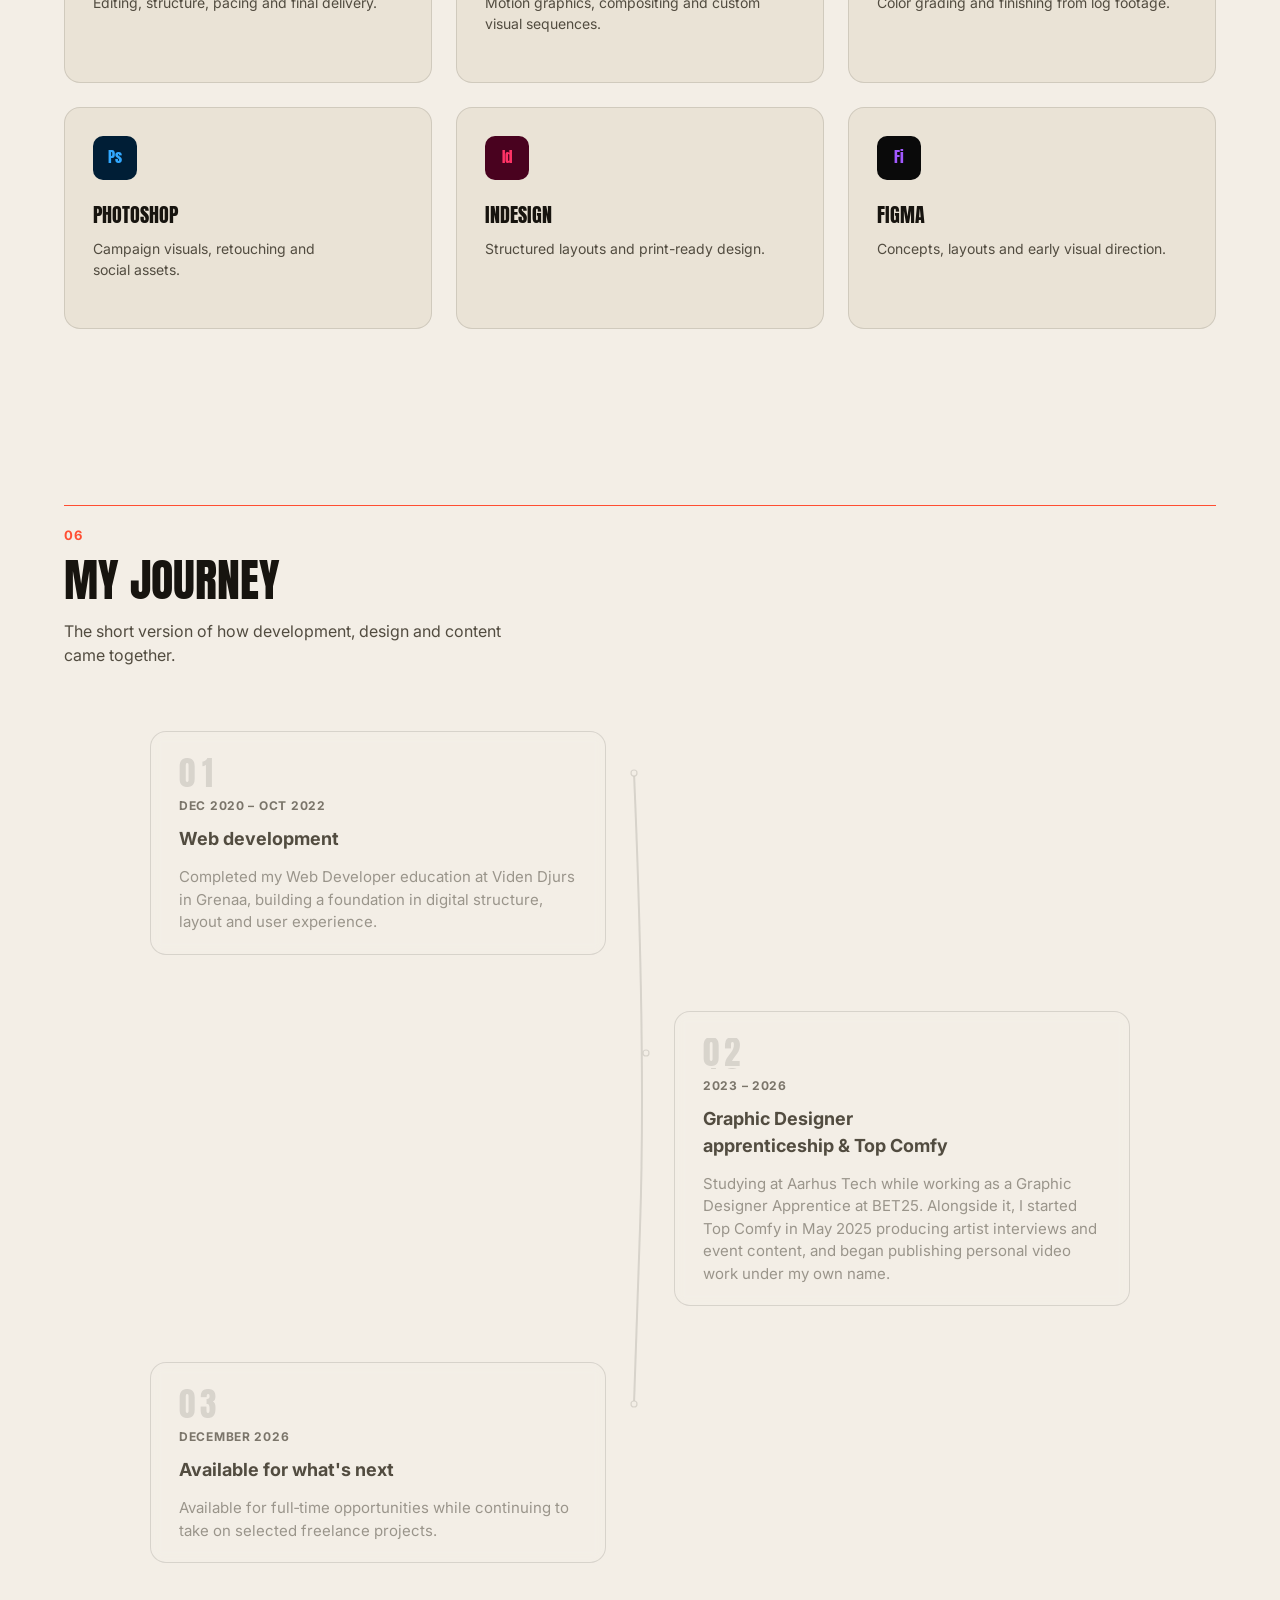
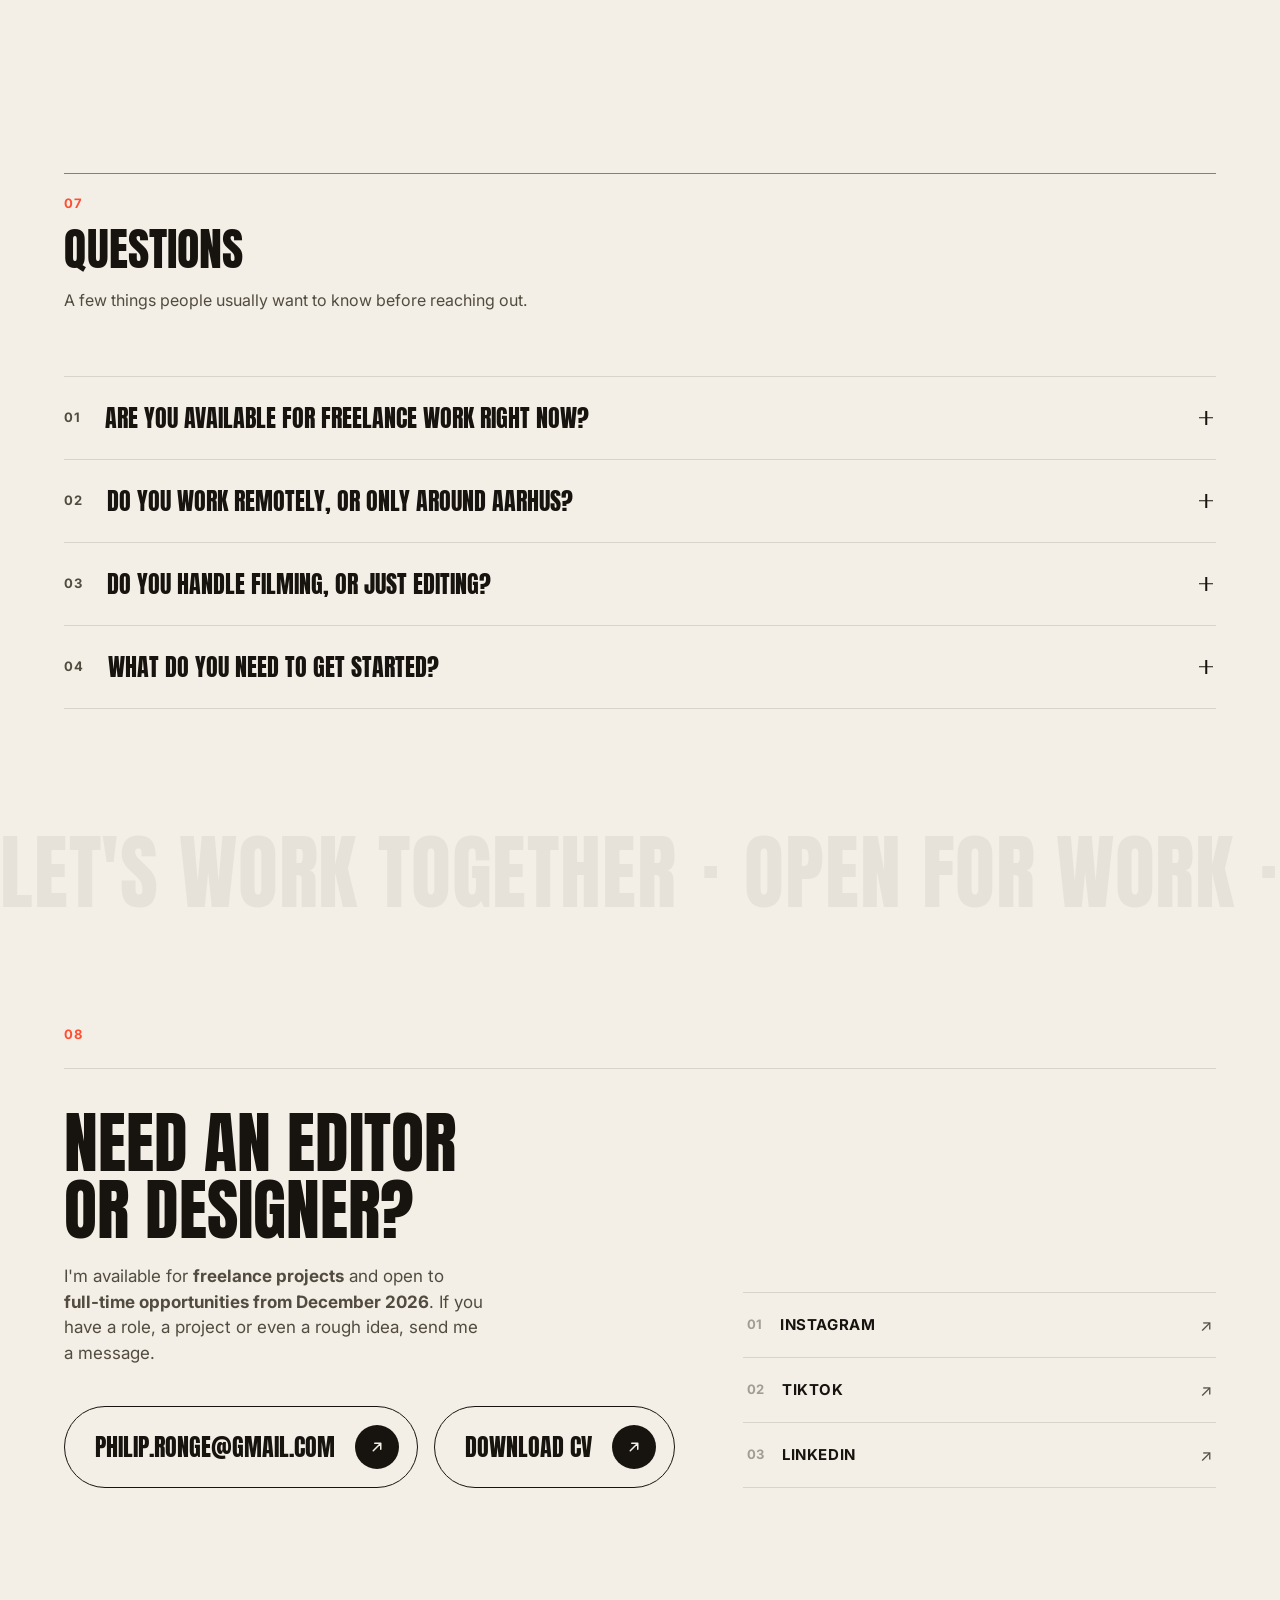
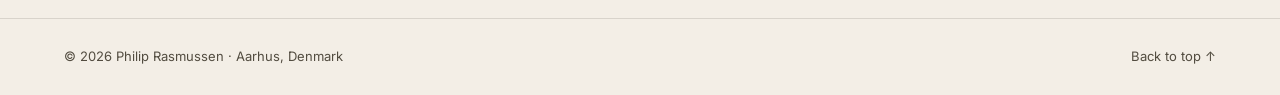
==== commit 58d8423b: "Merge 8a2b58d984044d0361d9f04f8588815294db5824 into ed6ac3e42f69a6c1eafaefb4a1b507f4ec59d797" ====
--- a/index.html
+++ b/index.html
@@ -23,6 +23,10 @@
 
 <link rel="stylesheet" href="styles.css">
 <script defer src="https://cdn.vercel-insights.com/v1/script.js"></script>
+<script>
+  window.si = window.si || function () { (window.siq = window.siq || []).push(arguments); };
+</script>
+<script defer src="/_vercel/speed-insights/script.js"></script>
 <script>
   // No-JS-safe scroll reveals: every .reveal element (and the photo wipe
   // below) defaults to fully visible in the CSS/HTML alone. This class is
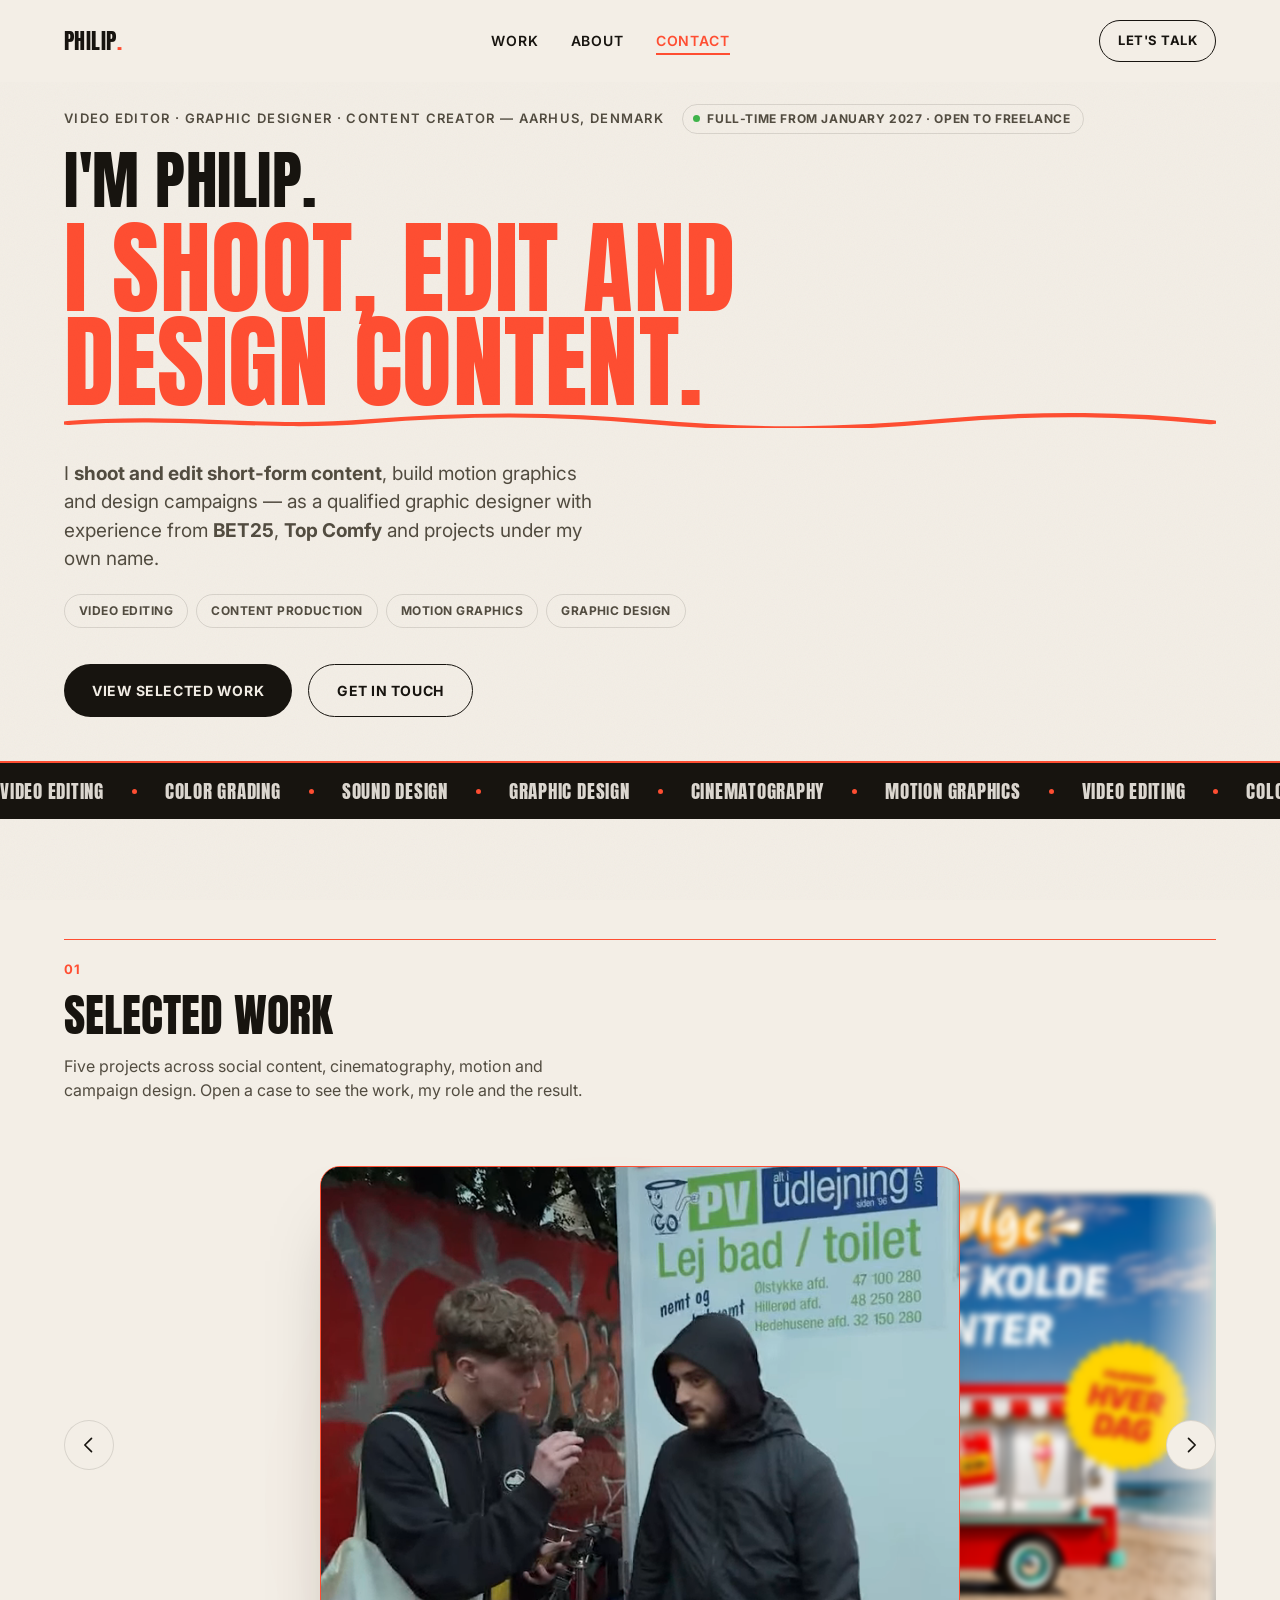
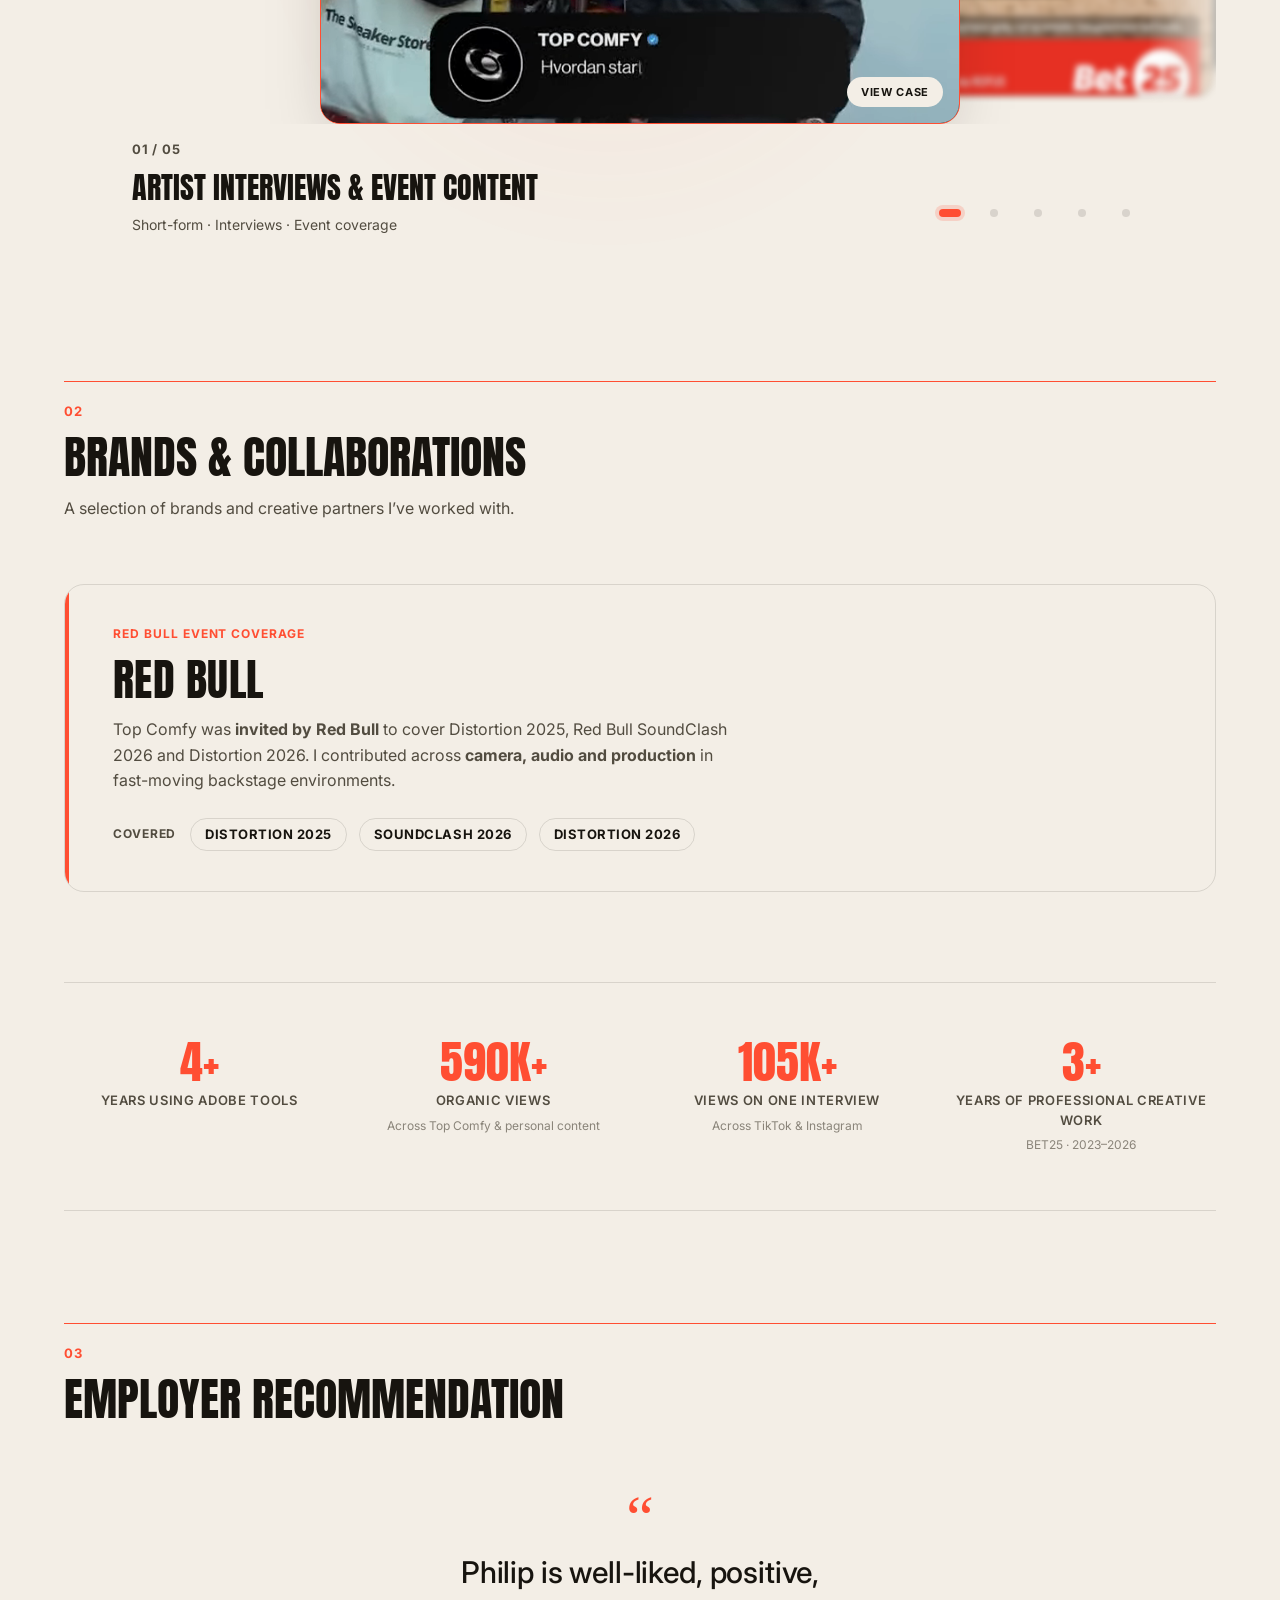
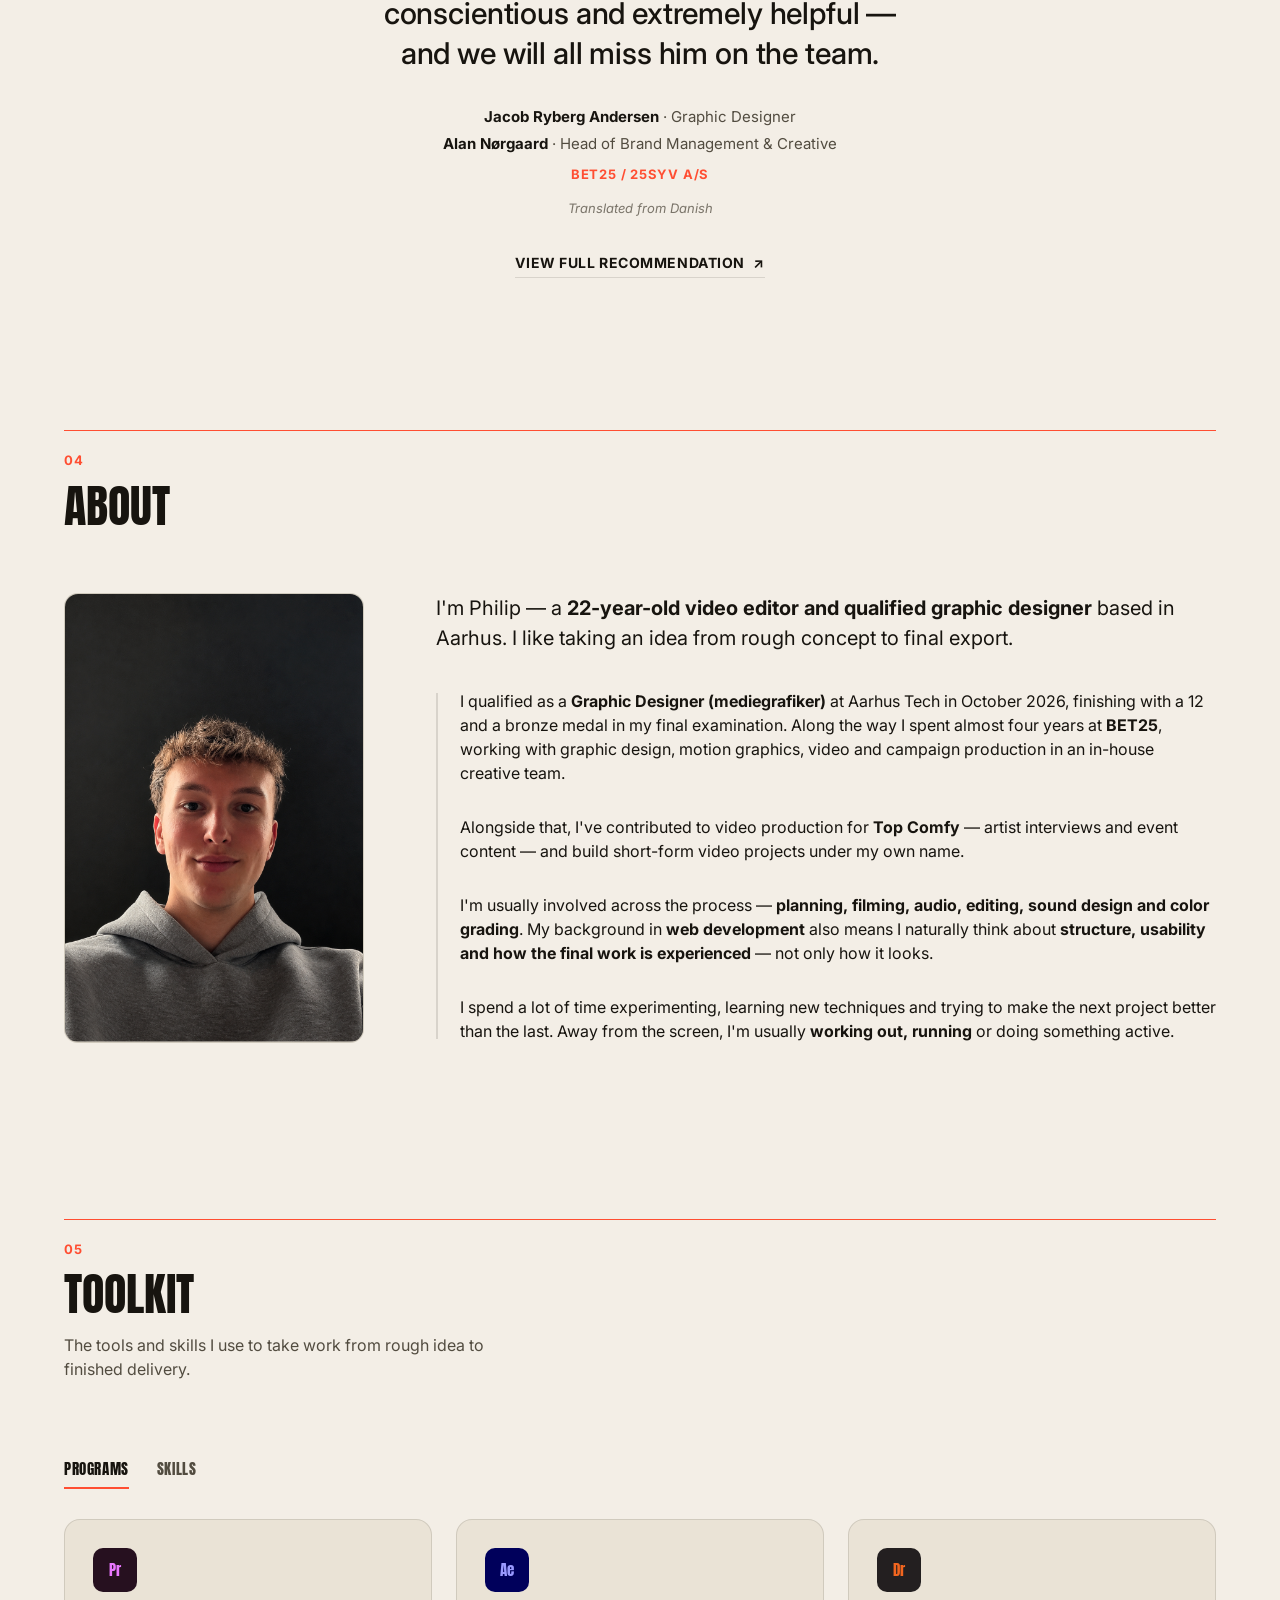
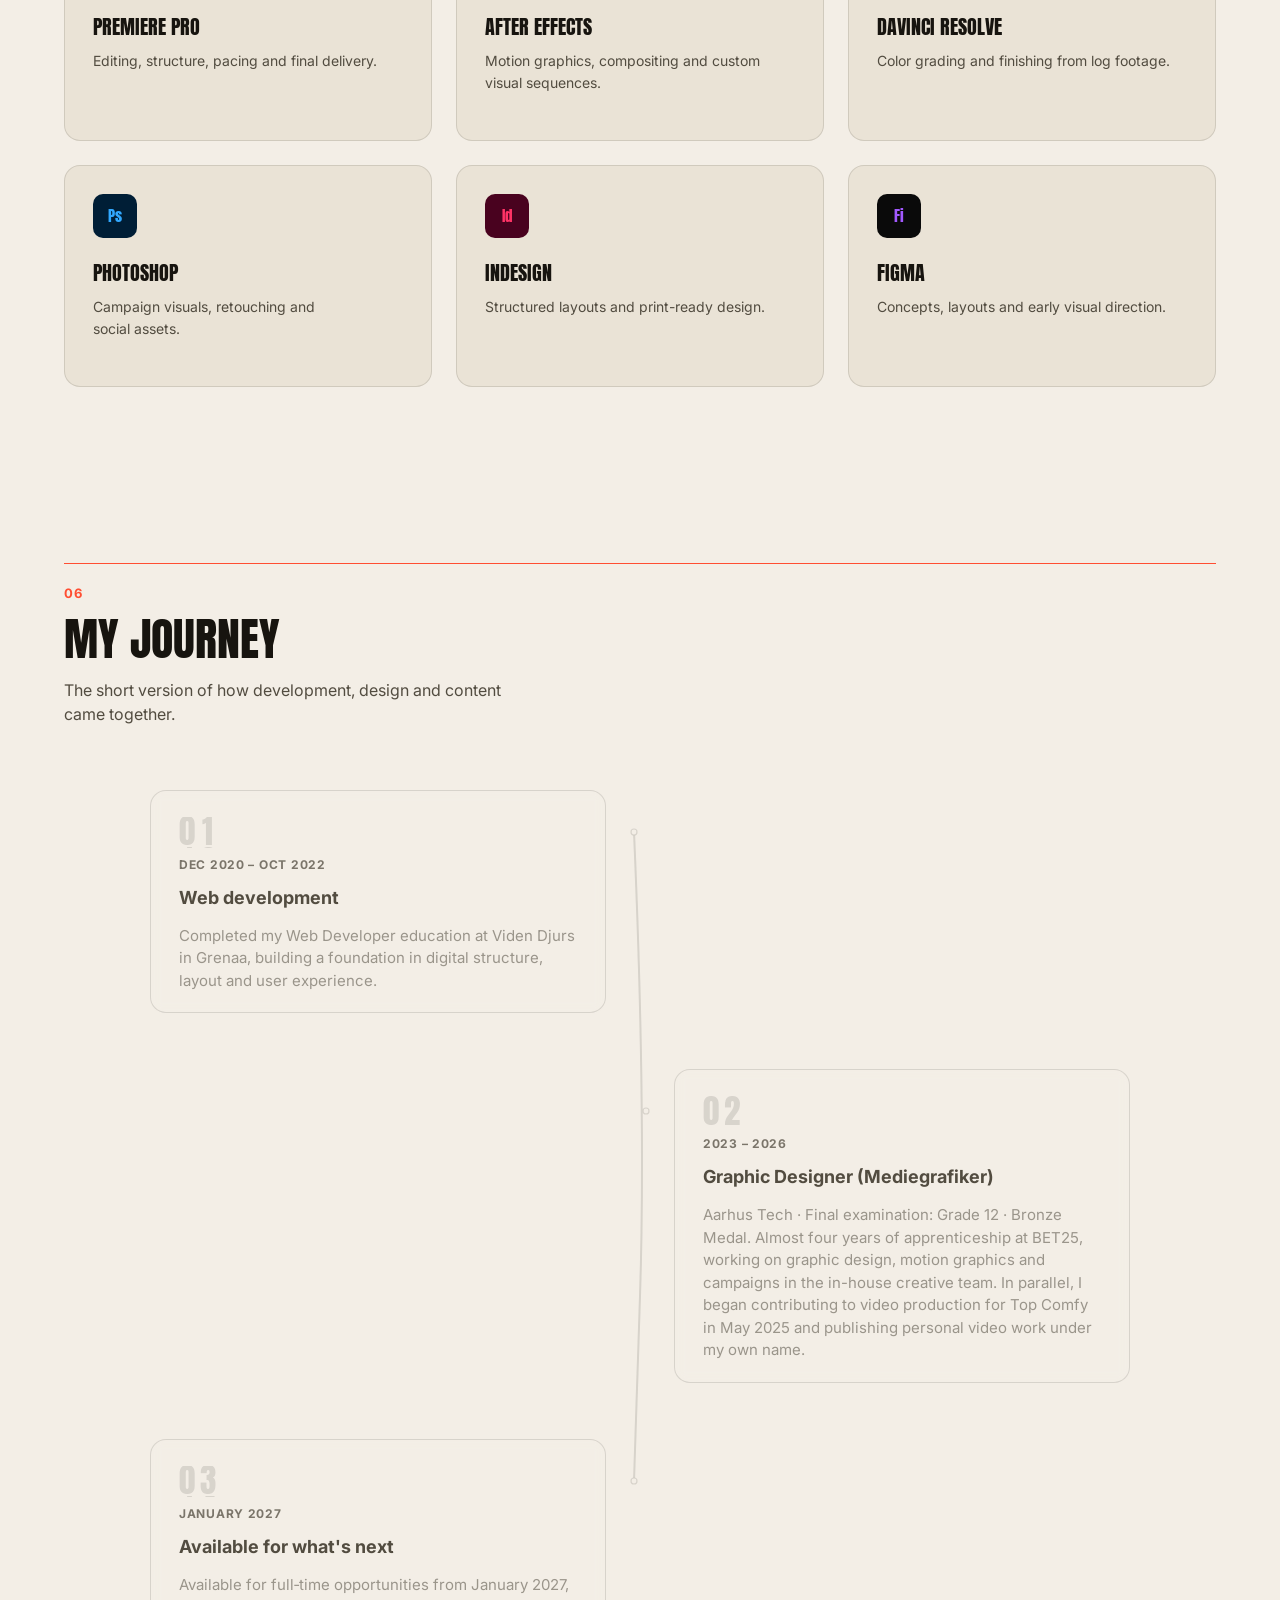
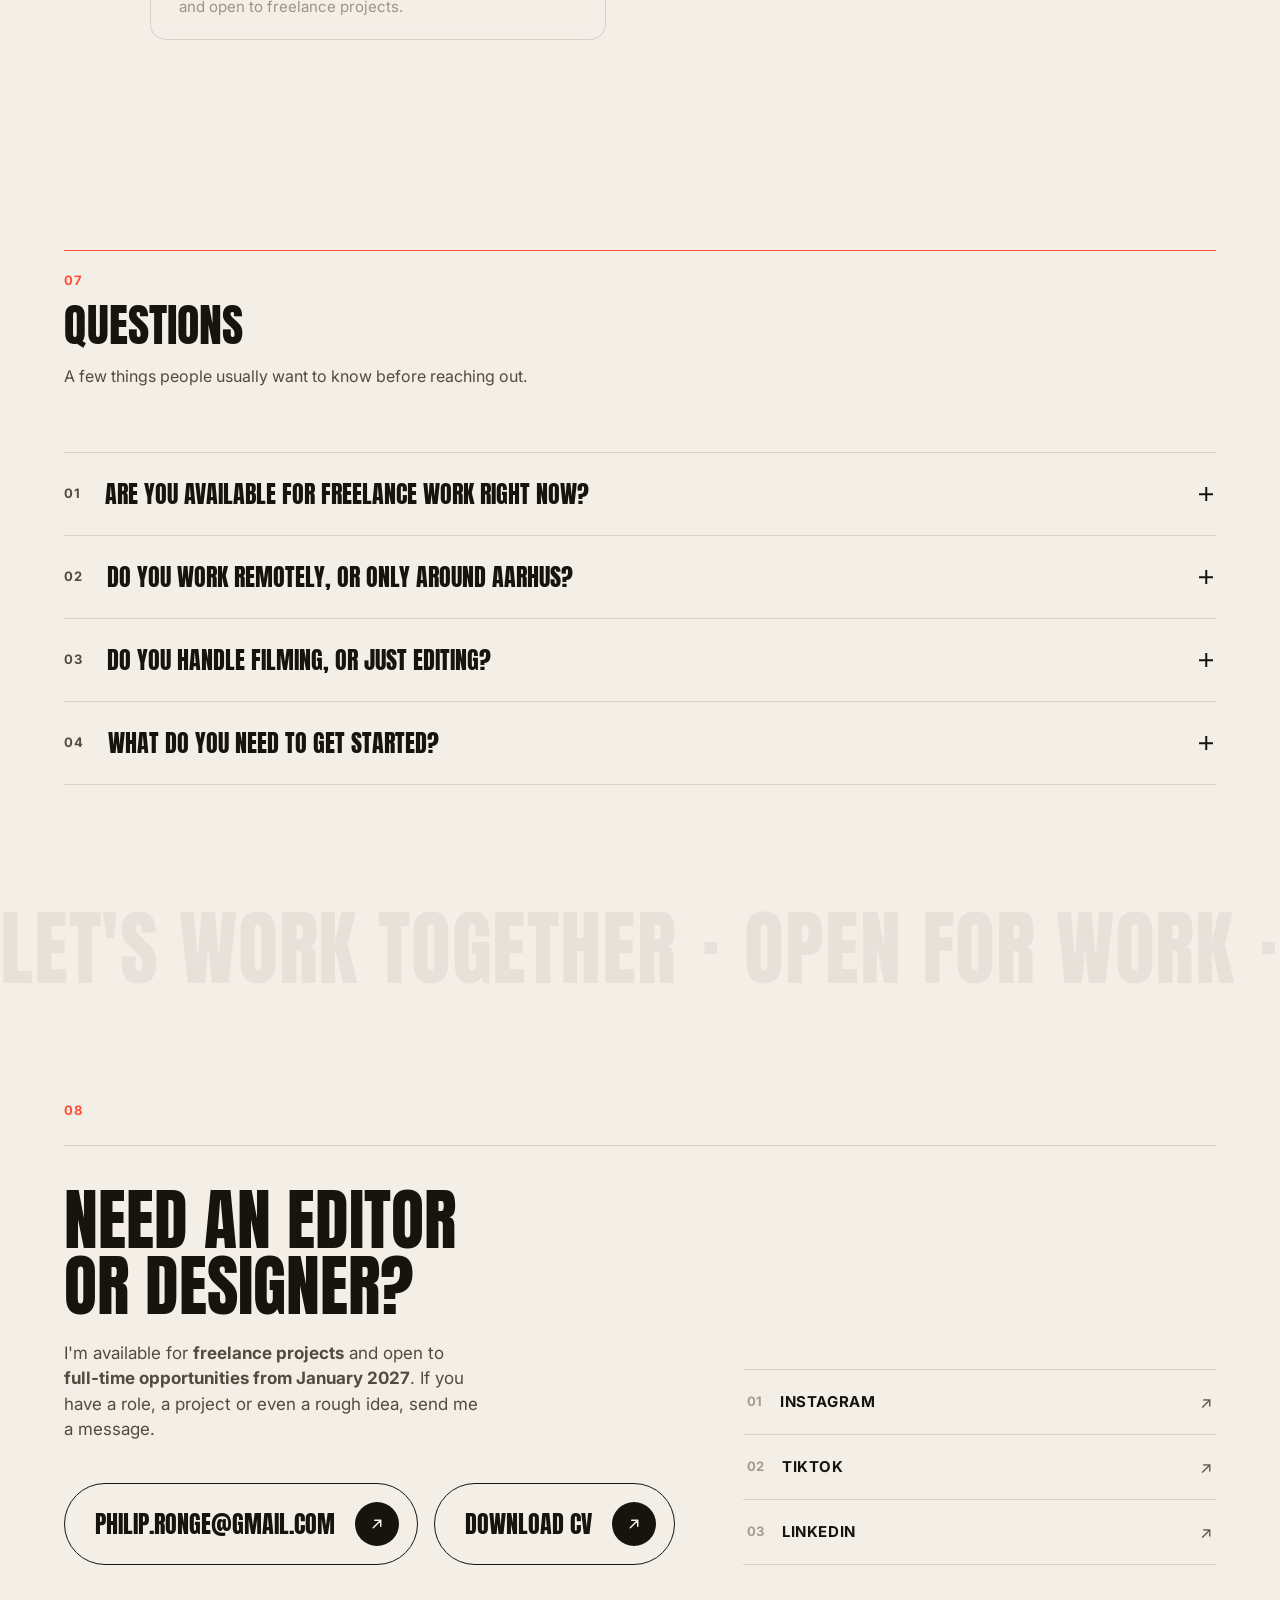
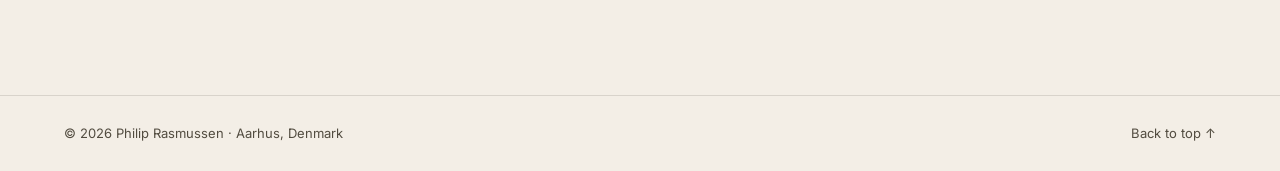
==== commit d4d3d77b: "Update copy for graduation: qualified graphic designer, Jan 2027 availability Hero, about, journey, " ====
--- a/index.html
+++ b/index.html
@@ -23,10 +23,6 @@
 
 <link rel="stylesheet" href="styles.css">
 <script defer src="https://cdn.vercel-insights.com/v1/script.js"></script>
-<script>
-  window.si = window.si || function () { (window.siq = window.siq || []).push(arguments); };
-</script>
-<script defer src="/_vercel/speed-insights/script.js"></script>
 <script>
   // No-JS-safe scroll reveals: every .reveal element (and the photo wipe
   // below) defaults to fully visible in the CSS/HTML alone. This class is
@@ -79,7 +75,7 @@
   <section id="top" class="hero">
     <p class="eyebrow reveal" data-hero-step="eyebrow">
       Video editor · Graphic designer · Content creator — Aarhus, Denmark
-      <span class="status-pill"><span class="status-dot"></span>Available for freelance · Full&#8209;time from December 2026</span>
+      <span class="status-pill"><span class="status-dot"></span>Full&#8209;time from January 2027 · Open to freelance</span>
     </p>
     <h1 class="hero-title" id="heroTitle">
       <span class="line-mask" data-hero-step="line1"><span class="line-content">I'm Philip.</span></span>
@@ -92,8 +88,9 @@
     </h1>
     <p class="hero-sub reveal" data-hero-step="sub">
       I <strong class="copy-emphasis">shoot and edit short-form content</strong>, build motion
-      graphics and design campaigns — at <strong class="copy-emphasis">BET25</strong>, with
-      <strong class="copy-emphasis">Top Comfy</strong> and through projects under my own name.
+      graphics and design campaigns — as a qualified graphic designer with experience from
+      <strong class="copy-emphasis">BET25</strong>, <strong class="copy-emphasis">Top Comfy</strong>
+      and projects under my own name.
     </p>
     <ul class="hero-skills reveal" data-hero-step="tags" aria-label="What I do">
       <li>Video Editing</li>
@@ -158,7 +155,7 @@
             data-client="Top Comfy"
             data-role="Camera · Audio · Editing · Subtitles · Sound · Color"
             data-context="Top Comfy creates <strong class='copy-emphasis'>artist interviews and event content</strong> for <strong class='copy-emphasis'>TikTok and Instagram</strong>. The challenge is turning fast, often unpredictable conversations into short videos that feel natural and hold attention."
-            data-work="I handle the <strong class='copy-emphasis'>production side of most videos</strong> — from camera and audio setup to editing, subtitles, sound and color. I also contribute to planning and finding the strongest moments from each interview.%%Newer productions are filmed using a <strong class='copy-emphasis'>DJI Pocket 3</strong> and wireless microphones. I edit for a <strong class='copy-emphasis'>vertical format</strong> and grade the footage from a <strong class='copy-emphasis'>log profile</strong> before delivery."
+            data-work="On selected projects I handle the <strong class='copy-emphasis'>production side</strong> — from camera and audio setup to editing, subtitles, sound and color. I also contribute to planning and finding the strongest moments from each interview.%%Newer productions are filmed using a <strong class='copy-emphasis'>DJI Pocket 3</strong> and wireless microphones. I edit for a <strong class='copy-emphasis'>vertical format</strong> and grade the footage from a <strong class='copy-emphasis'>log profile</strong> before delivery."
             data-result-text="The Top Comfy videos I have worked on have generated more than <strong class='copy-emphasis'>540,000 organic views</strong> across TikTok and Instagram. The Maluda interview reached <strong class='copy-emphasis'>105K+ views</strong> across TikTok &amp; Instagram."
             data-result="540K+ organic views"
             data-watch-heading="Watch the work"
@@ -312,8 +309,8 @@
       <span class="press-feature-label">Red Bull event coverage</span>
       <div class="press-feature-brand">Red Bull</div>
       <p class="press-feature-copy">
-        Through Top Comfy, we were <strong class="copy-emphasis">invited by Red Bull</strong> to
-        cover Distortion 2025, Red Bull SoundClash 2026 and Distortion 2026. I worked across
+        Top Comfy was <strong class="copy-emphasis">invited by Red Bull</strong> to
+        cover Distortion 2025, Red Bull SoundClash 2026 and Distortion 2026. I contributed across
         <strong class="copy-emphasis">camera, audio and production</strong> in fast-moving backstage
         environments.
       </p>
@@ -395,8 +392,8 @@
 
       <div class="about-copy reveal">
         <p class="about-lede">
-          I'm Philip — a <strong class="copy-emphasis">22-year-old video editor and graphic
-          designer</strong> based in Aarhus. I like taking an idea from rough concept to final
+          I'm Philip — a <strong class="copy-emphasis">22-year-old video editor and qualified
+          graphic designer</strong> based in Aarhus. I like taking an idea from rough concept to final
           export.
         </p>
 
@@ -404,13 +401,16 @@
           <div class="about-steps-track"><div class="about-steps-fill" id="aboutStepsFill"></div></div>
           <div class="about-steps-list">
             <p class="about-step">
-              At <strong class="copy-emphasis">BET25</strong>, I work with graphic design, motion
-              graphics and campaign production as part of an in-house marketing team.
+              I qualified as a <strong class="copy-emphasis">Graphic Designer (mediegrafiker)</strong>
+              at Aarhus Tech in October 2026, finishing with a 12 and a bronze medal in my final
+              examination. Along the way I spent almost four years at
+              <strong class="copy-emphasis">BET25</strong>, working with graphic design, motion
+              graphics, video and campaign production in an in-house creative team.
             </p>
             <p class="about-step">
-              Alongside that, I produce artist interviews and event content with
-              <strong class="copy-emphasis">Top Comfy</strong> and build short-form video projects
-              under my own name.
+              Alongside that, I've contributed to video production for
+              <strong class="copy-emphasis">Top Comfy</strong> — artist interviews and event
+              content — and build short-form video projects under my own name.
             </p>
             <p class="about-step">
               I'm usually involved across the process — <strong class="copy-emphasis">planning,
@@ -545,19 +545,20 @@
           <div class="timeline-card">
             <span class="timeline-index">02</span>
             <span class="timeline-date">2023 – 2026</span>
-            <span class="timeline-title">Graphic Designer apprenticeship &amp; Top Comfy</span>
-            <p>Studying at Aarhus Tech while working as a Graphic Designer Apprentice at BET25.
-              Alongside it, I started Top Comfy in May 2025 producing artist interviews and event
-              content, and began publishing personal video work under my own name.</p>
+            <span class="timeline-title">Graphic Designer (Mediegrafiker)</span>
+            <p>Aarhus Tech · Final examination: Grade 12 · Bronze Medal. Almost four years of
+              apprenticeship at BET25, working on graphic design, motion graphics and campaigns
+              in the in-house creative team. In parallel, I began contributing to video production
+              for Top Comfy in May 2025 and publishing personal video work under my own name.</p>
           </div>
         </li>
         <li class="timeline-item timeline-item-now">
           <span class="timeline-dot"></span>
           <div class="timeline-card">
             <span class="timeline-index">03</span>
-            <span class="timeline-date">December 2026</span>
+            <span class="timeline-date">January 2027</span>
             <span class="timeline-title">Available for what's next</span>
-            <p>Available for full&#8209;time opportunities while continuing to take on selected
+            <p>Available for full&#8209;time opportunities from January 2027, and open to
               freelance projects.</p>
           </div>
         </li>
@@ -580,9 +581,9 @@
           <span class="faq-icon" aria-hidden="true"></span>
         </summary>
         <div class="faq-answer">
-          <p>Yes. I'm taking on <strong class="copy-emphasis">selected freelance projects
-            now</strong> and open to <strong class="copy-emphasis">full&#8209;time opportunities from
-            December 2026</strong>.</p>
+          <p>Yes. I'm open to <strong class="copy-emphasis">freelance projects</strong> and
+            available for <strong class="copy-emphasis">full&#8209;time opportunities from
+            January 2027</strong>.</p>
         </div>
       </details>
 
@@ -640,7 +641,7 @@
         <div class="contact-main">
           <h2><span class="mask-line"><span>Need an editor</span></span><span class="mask-line"><span>or designer?</span></span></h2>
           <p>I'm available for <strong class="copy-emphasis">freelance projects</strong> and open
-            to <strong class="copy-emphasis">full&#8209;time opportunities from December 2026</strong>. If
+            to <strong class="copy-emphasis">full&#8209;time opportunities from January 2027</strong>. If
             you have a role, a project or even a rough idea, send me a message.</p>
           <div class="contact-btn-row">
             <a href="mailto:philip.ronge@gmail.com" class="contact-email-btn magnetic">
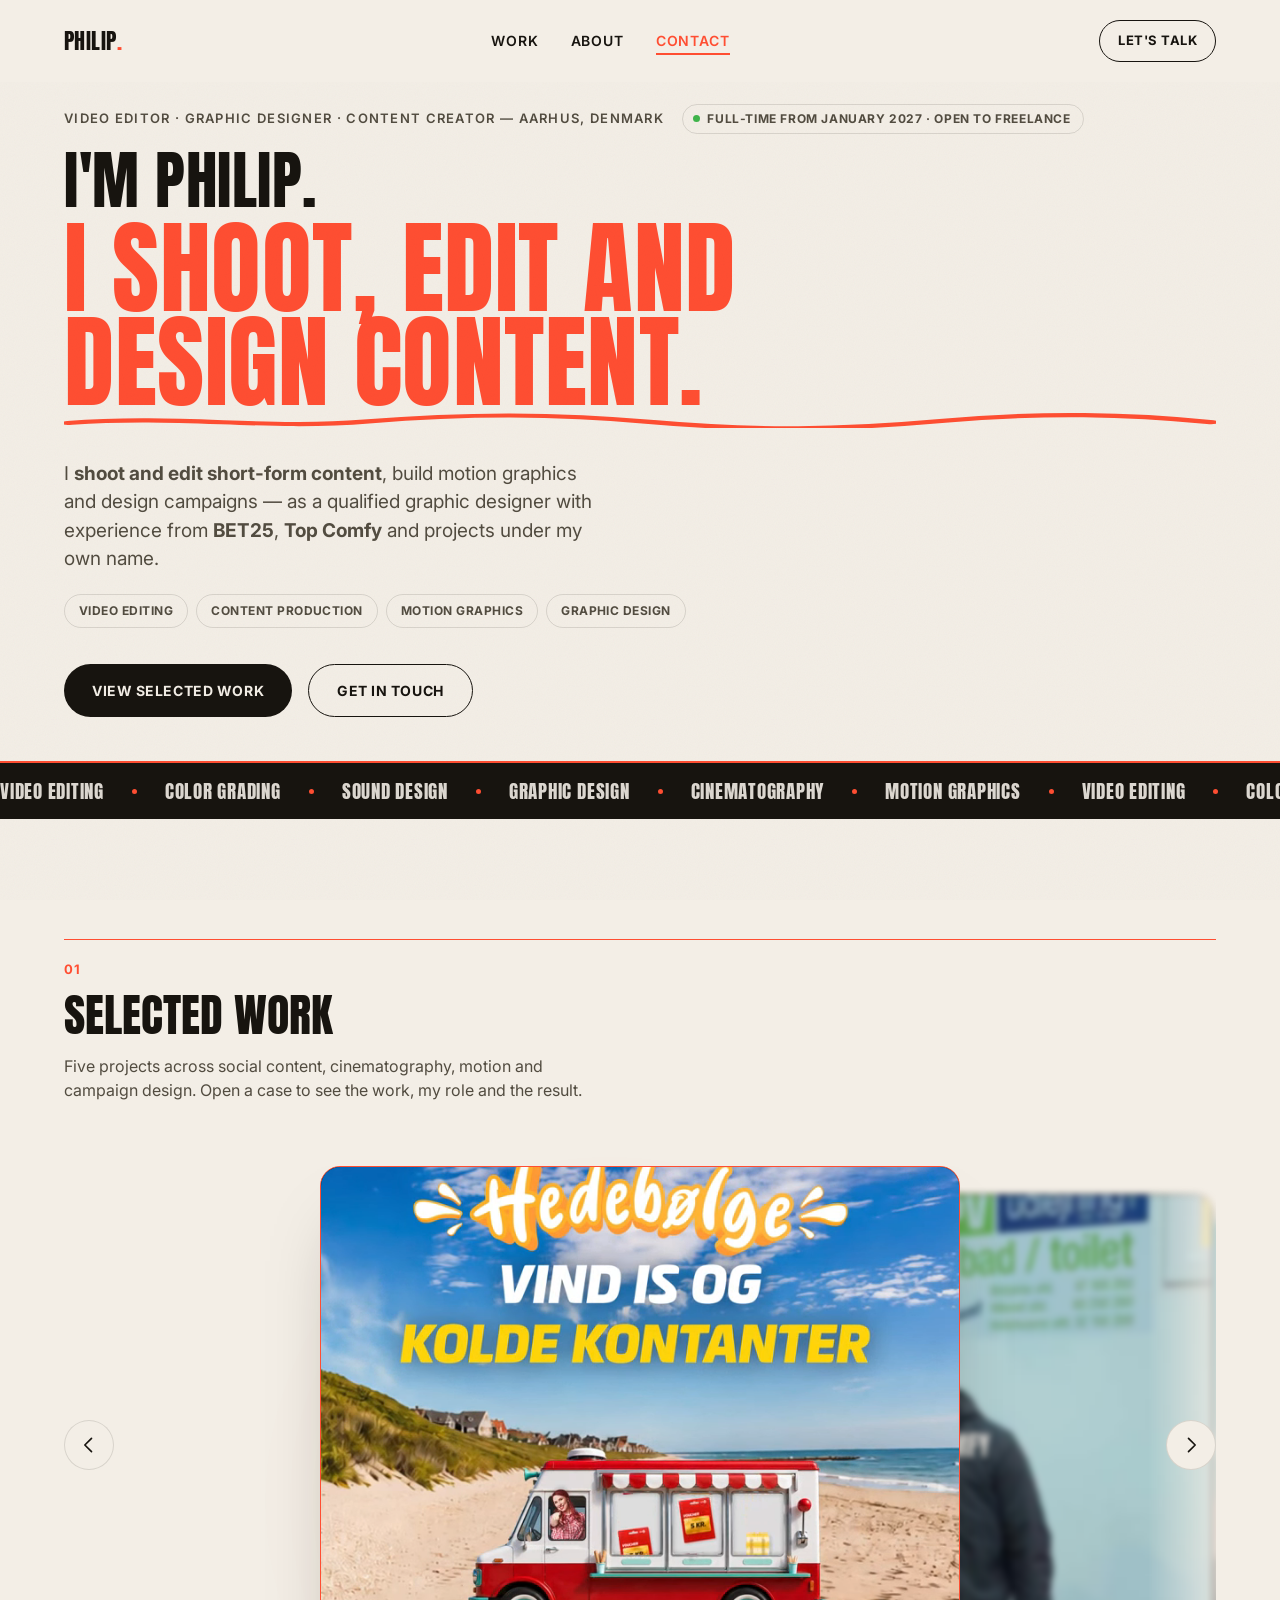
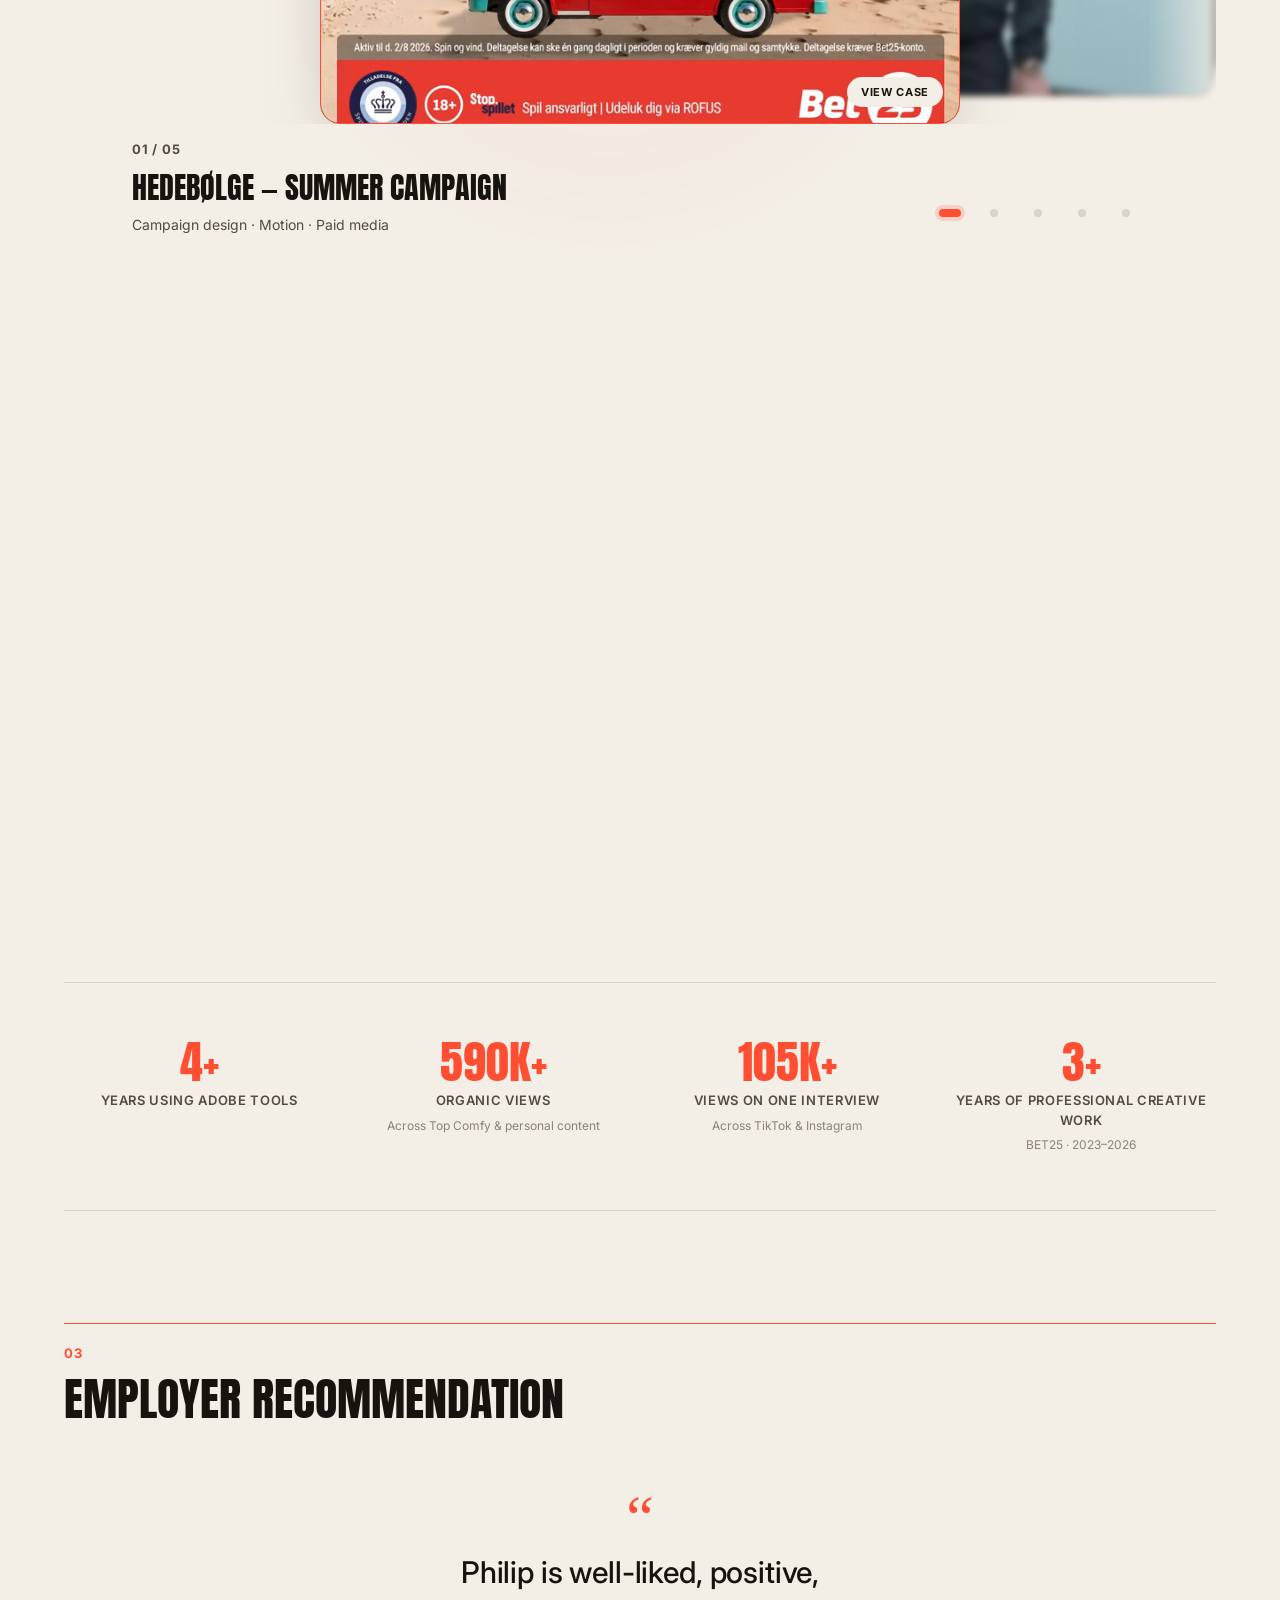
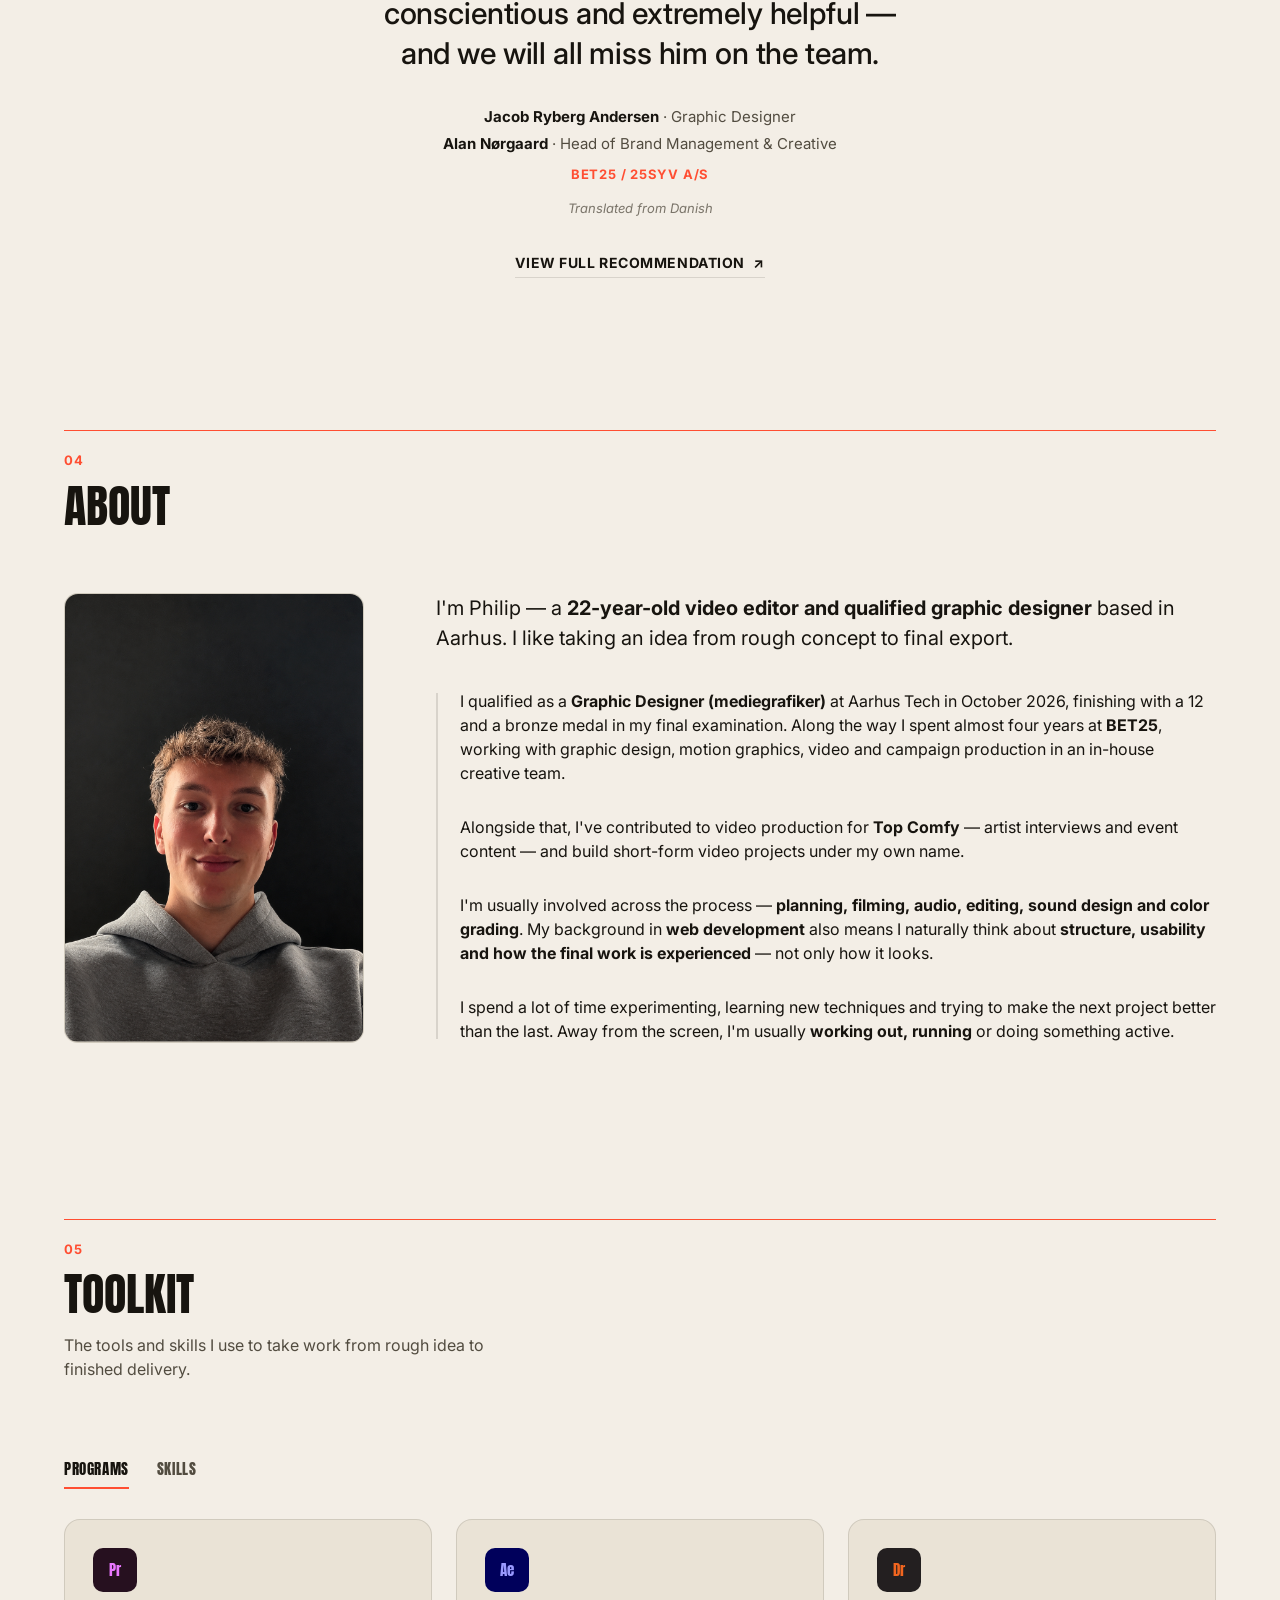
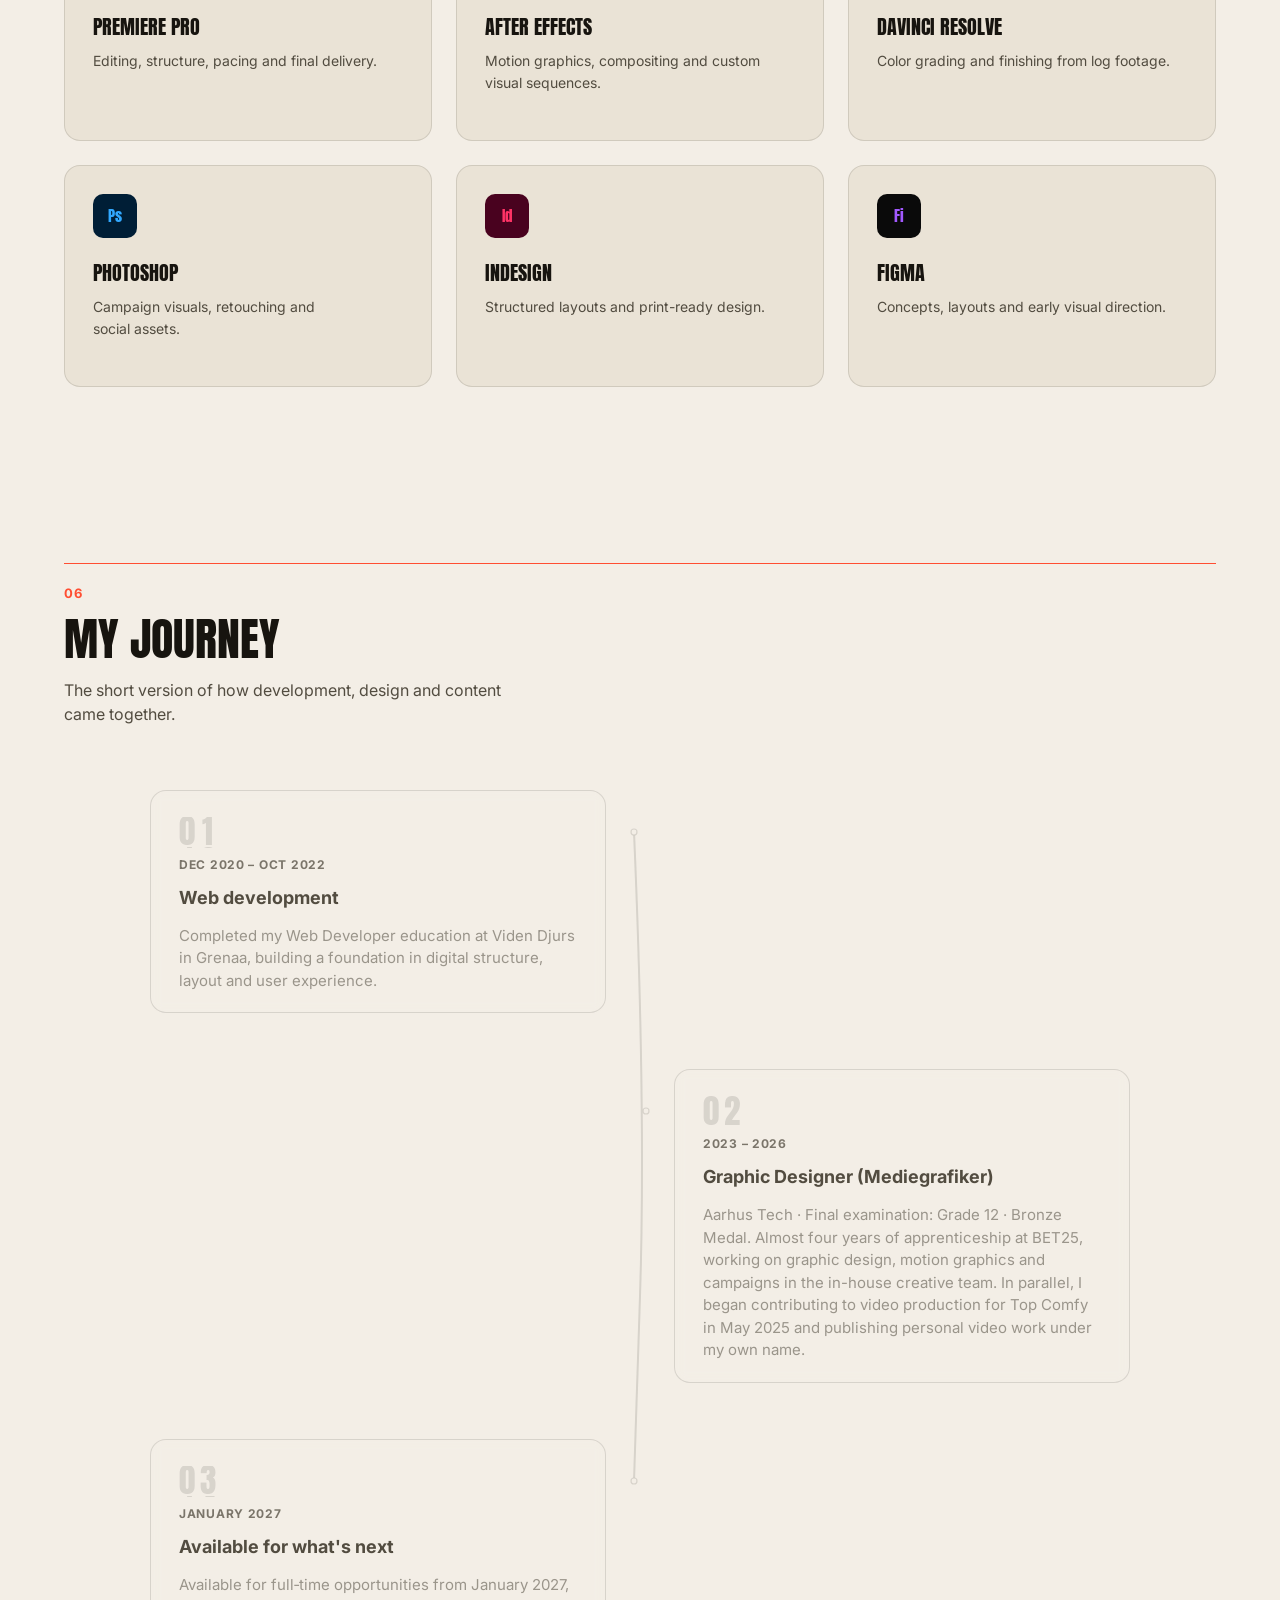
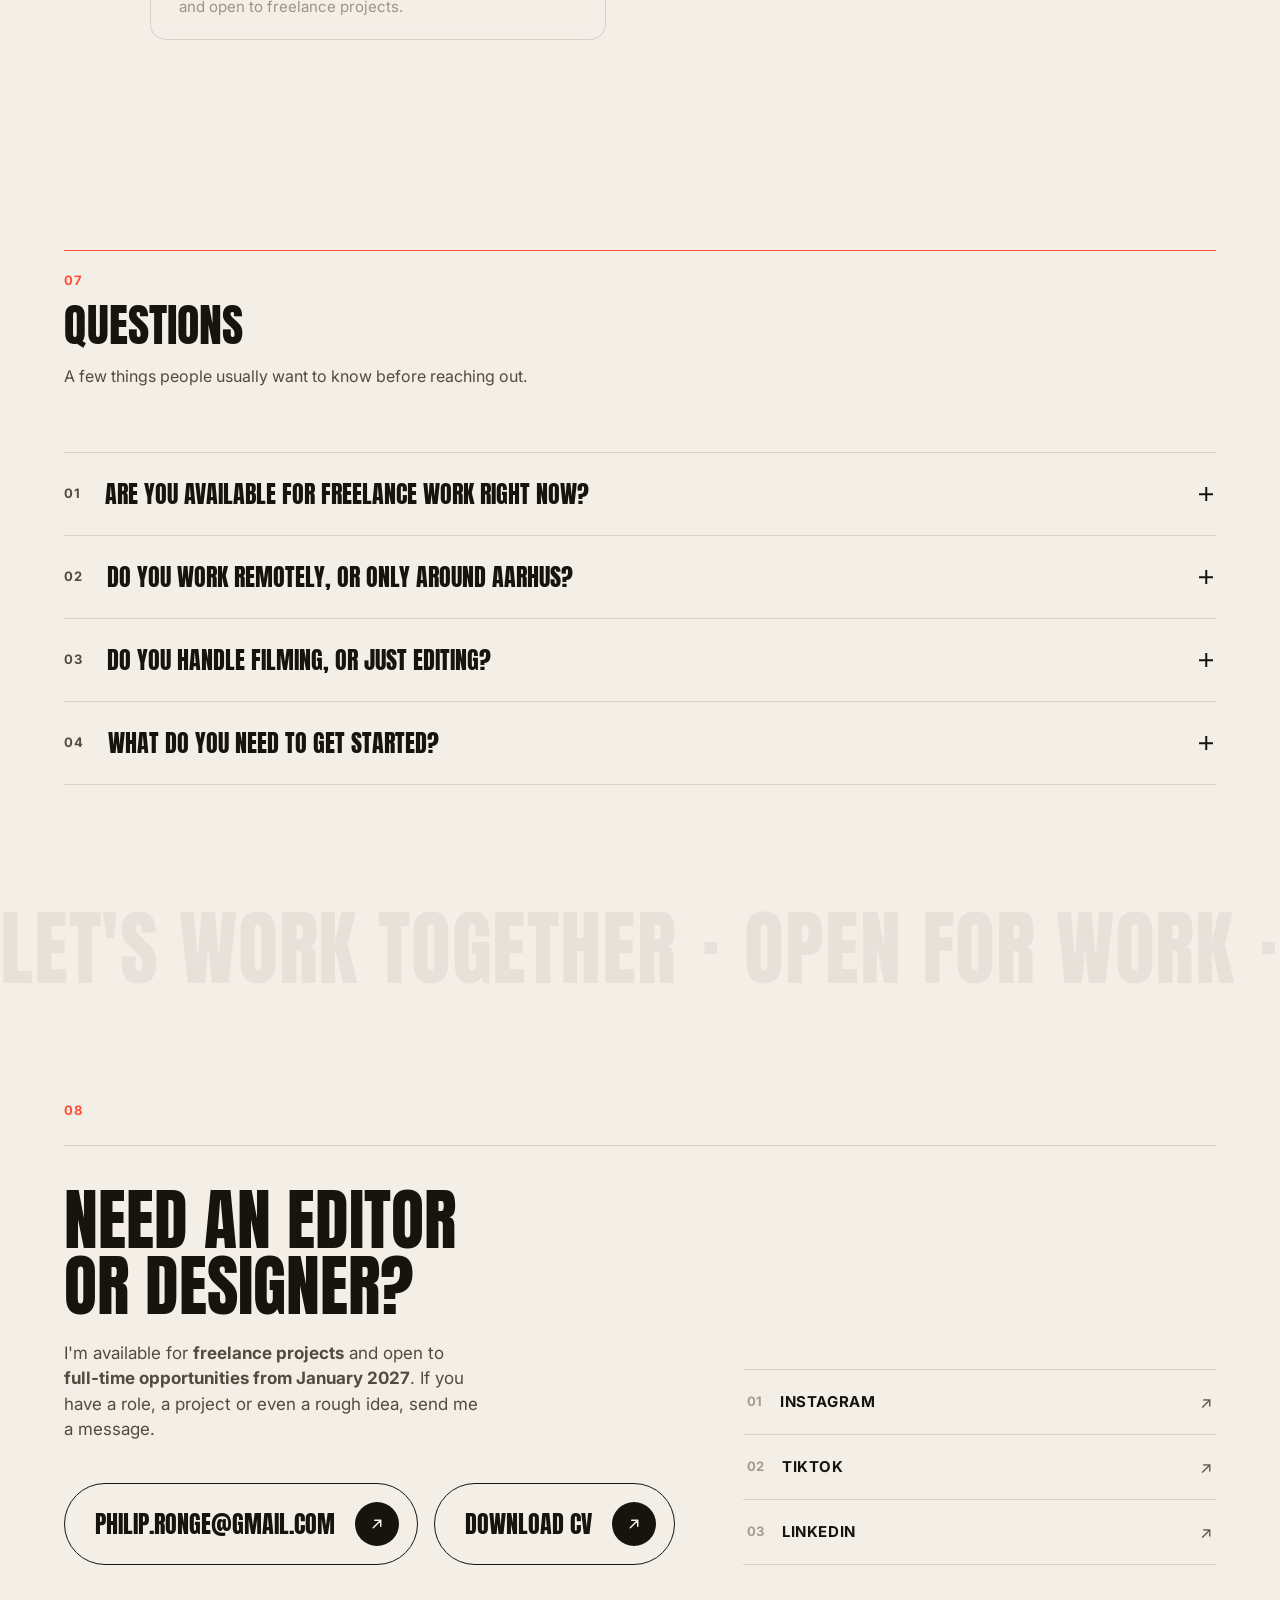
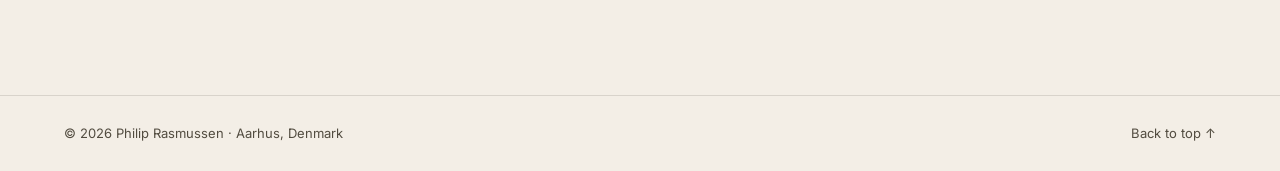
==== commit 3985eeec: "Reorder Selected Work: Hedebolge first, Top Comfy second Co-Authored-By: Claude Sonnet 5.5 <noreply@" ====
--- a/index.html
+++ b/index.html
@@ -147,32 +147,6 @@
         <div class="work-track" id="workTrack">
 
           <article class="work-card" role="button" tabindex="-1"
-            aria-label="Top Comfy — Artist interviews and event content. View case study."
-            data-cover="assets/img/work/top-comfy-cover.jpg"
-            data-video="assets/video/top-comfy-loop.webm"
-            data-title="Artist interviews &amp; event content"
-            data-tags="Short-form · Interviews · Event coverage"
-            data-client="Top Comfy"
-            data-role="Camera · Audio · Editing · Subtitles · Sound · Color"
-            data-context="Top Comfy creates <strong class='copy-emphasis'>artist interviews and event content</strong> for <strong class='copy-emphasis'>TikTok and Instagram</strong>. The challenge is turning fast, often unpredictable conversations into short videos that feel natural and hold attention."
-            data-work="On selected projects I handle the <strong class='copy-emphasis'>production side</strong> — from camera and audio setup to editing, subtitles, sound and color. I also contribute to planning and finding the strongest moments from each interview.%%Newer productions are filmed using a <strong class='copy-emphasis'>DJI Pocket 3</strong> and wireless microphones. I edit for a <strong class='copy-emphasis'>vertical format</strong> and grade the footage from a <strong class='copy-emphasis'>log profile</strong> before delivery."
-            data-result-text="The Top Comfy videos I have worked on have generated more than <strong class='copy-emphasis'>540,000 organic views</strong> across TikTok and Instagram. The Maluda interview reached <strong class='copy-emphasis'>105K+ views</strong> across TikTok &amp; Instagram."
-            data-result="540K+ organic views"
-            data-watch-heading="Watch the work"
-            data-links="Artigeardit interview|https://www.instagram.com/reel/DKouWe9sh-u/;;Distortion 2026|https://www.instagram.com/reel/DZQKGb0sGTg/;;Maluda interview · 105K+ views|https://www.tiktok.com/@top.comfy/video/7585545766647844099">
-            <div class="work-media">
-              <video class="work-cover-video" id="topComfyCoverVideo" poster="assets/img/work/top-comfy-cover.jpg" muted loop playsinline preload="none" aria-hidden="true"
-                onloadeddata="this.closest('.work-media').classList.add('has-photo')"
-                onerror="const m=this.closest('.work-media'); if(m) m.classList.remove('has-photo'); this.remove()">
-                <source src="assets/video/top-comfy-loop.webm" type="video/webm">
-                <source src="assets/video/top-comfy-loop.mp4" type="video/mp4">
-              </video>
-              <span class="work-media-mark">Top Comfy</span>
-              <span class="work-media-viewcase">View case</span>
-            </div>
-          </article>
-
-          <article class="work-card" role="button" tabindex="-1"
             aria-label="Hedebølge — summer campaign. BET25. View case study."
             data-cover="assets/img/work/bet25-hedebolge-cover.jpg"
             data-video="assets/video/bet25-hedebolge-modal.mp4"
@@ -197,6 +171,32 @@
                 <source src="assets/video/bet25-hedebolge-loop.mp4" type="video/mp4">
               </video>
               <span class="work-media-mark">BET25</span>
+              <span class="work-media-viewcase">View case</span>
+            </div>
+          </article>
+
+          <article class="work-card" role="button" tabindex="-1"
+            aria-label="Top Comfy — Artist interviews and event content. View case study."
+            data-cover="assets/img/work/top-comfy-cover.jpg"
+            data-video="assets/video/top-comfy-loop.webm"
+            data-title="Artist interviews &amp; event content"
+            data-tags="Short-form · Interviews · Event coverage"
+            data-client="Top Comfy"
+            data-role="Camera · Audio · Editing · Subtitles · Sound · Color"
+            data-context="Top Comfy creates <strong class='copy-emphasis'>artist interviews and event content</strong> for <strong class='copy-emphasis'>TikTok and Instagram</strong>. The challenge is turning fast, often unpredictable conversations into short videos that feel natural and hold attention."
+            data-work="On selected projects I handle the <strong class='copy-emphasis'>production side</strong> — from camera and audio setup to editing, subtitles, sound and color. I also contribute to planning and finding the strongest moments from each interview.%%Newer productions are filmed using a <strong class='copy-emphasis'>DJI Pocket 3</strong> and wireless microphones. I edit for a <strong class='copy-emphasis'>vertical format</strong> and grade the footage from a <strong class='copy-emphasis'>log profile</strong> before delivery."
+            data-result-text="The Top Comfy videos I have worked on have generated more than <strong class='copy-emphasis'>540,000 organic views</strong> across TikTok and Instagram. The Maluda interview reached <strong class='copy-emphasis'>105K+ views</strong> across TikTok &amp; Instagram."
+            data-result="540K+ organic views"
+            data-watch-heading="Watch the work"
+            data-links="Artigeardit interview|https://www.instagram.com/reel/DKouWe9sh-u/;;Distortion 2026|https://www.instagram.com/reel/DZQKGb0sGTg/;;Maluda interview · 105K+ views|https://www.tiktok.com/@top.comfy/video/7585545766647844099">
+            <div class="work-media">
+              <video class="work-cover-video" id="topComfyCoverVideo" poster="assets/img/work/top-comfy-cover.jpg" muted loop playsinline preload="none" aria-hidden="true"
+                onloadeddata="this.closest('.work-media').classList.add('has-photo')"
+                onerror="const m=this.closest('.work-media'); if(m) m.classList.remove('has-photo'); this.remove()">
+                <source src="assets/video/top-comfy-loop.webm" type="video/webm">
+                <source src="assets/video/top-comfy-loop.mp4" type="video/mp4">
+              </video>
+              <span class="work-media-mark">Top Comfy</span>
               <span class="work-media-viewcase">View case</span>
             </div>
           </article>
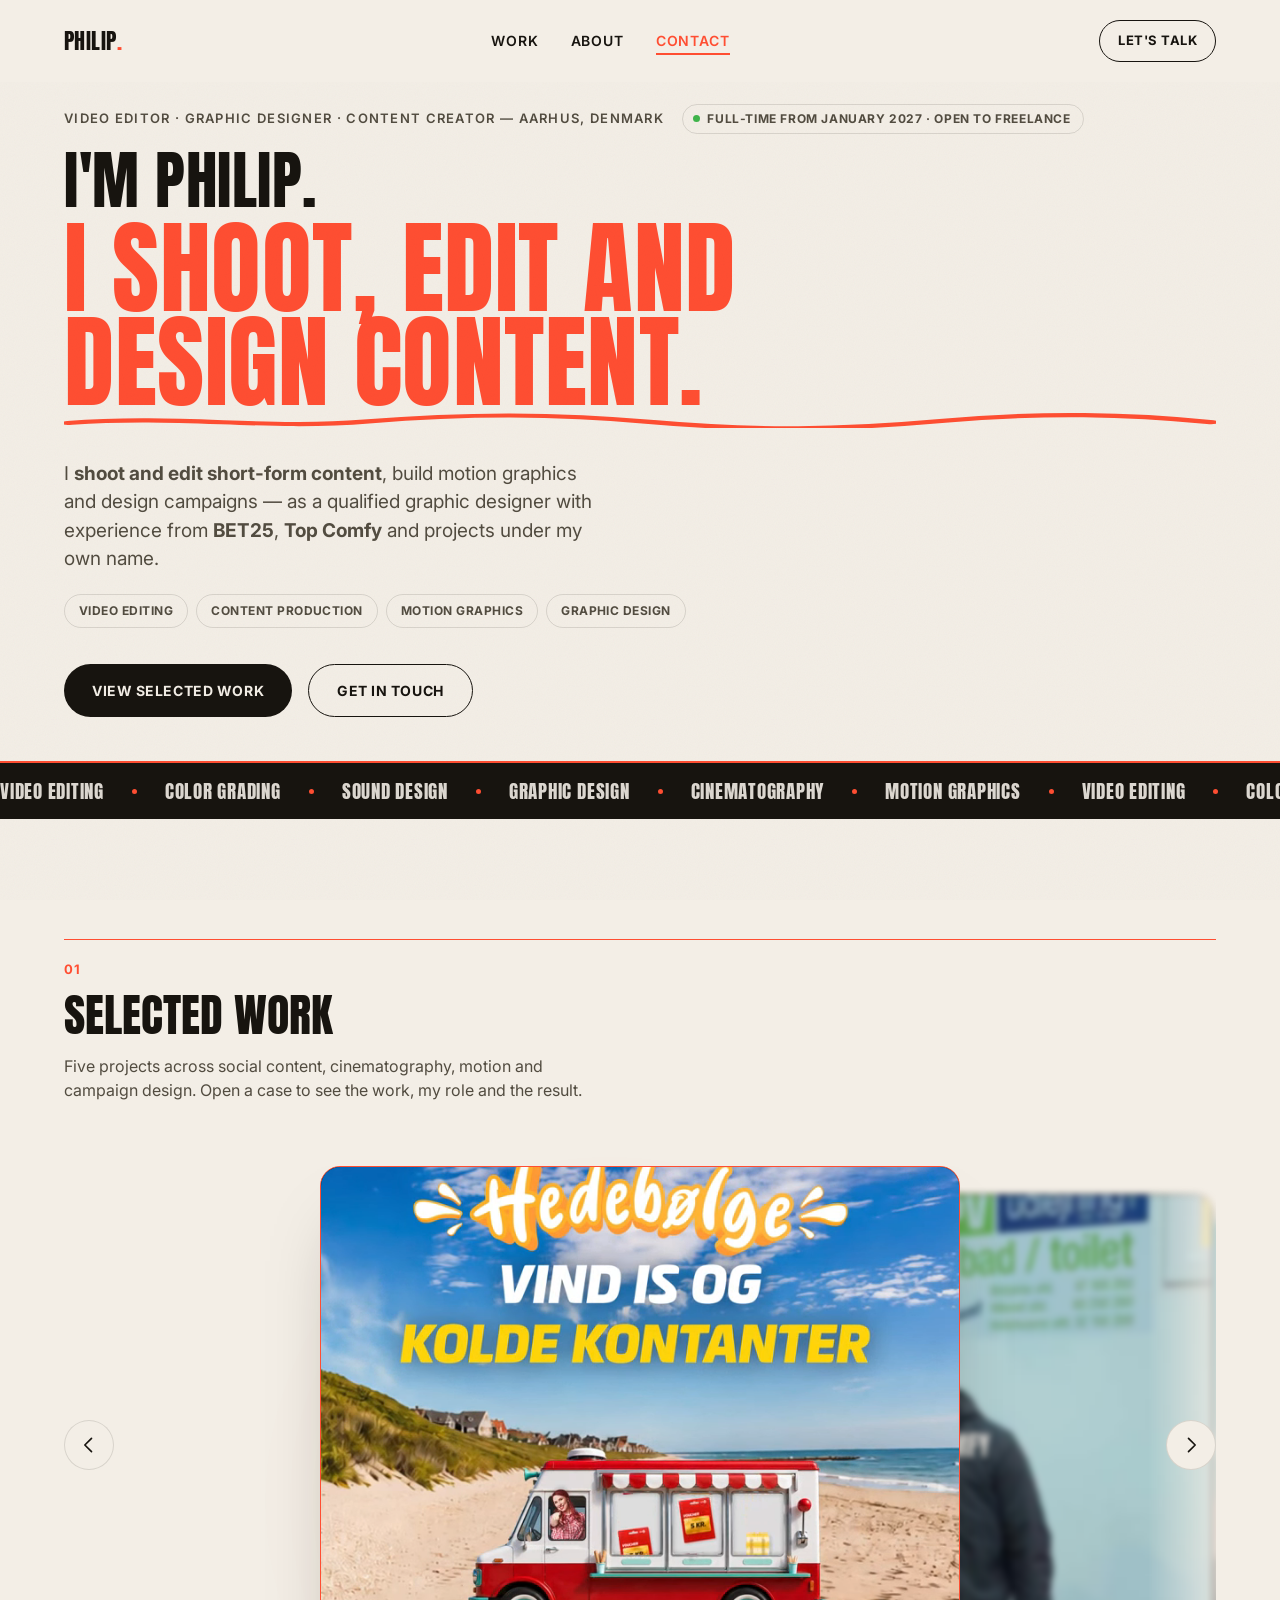
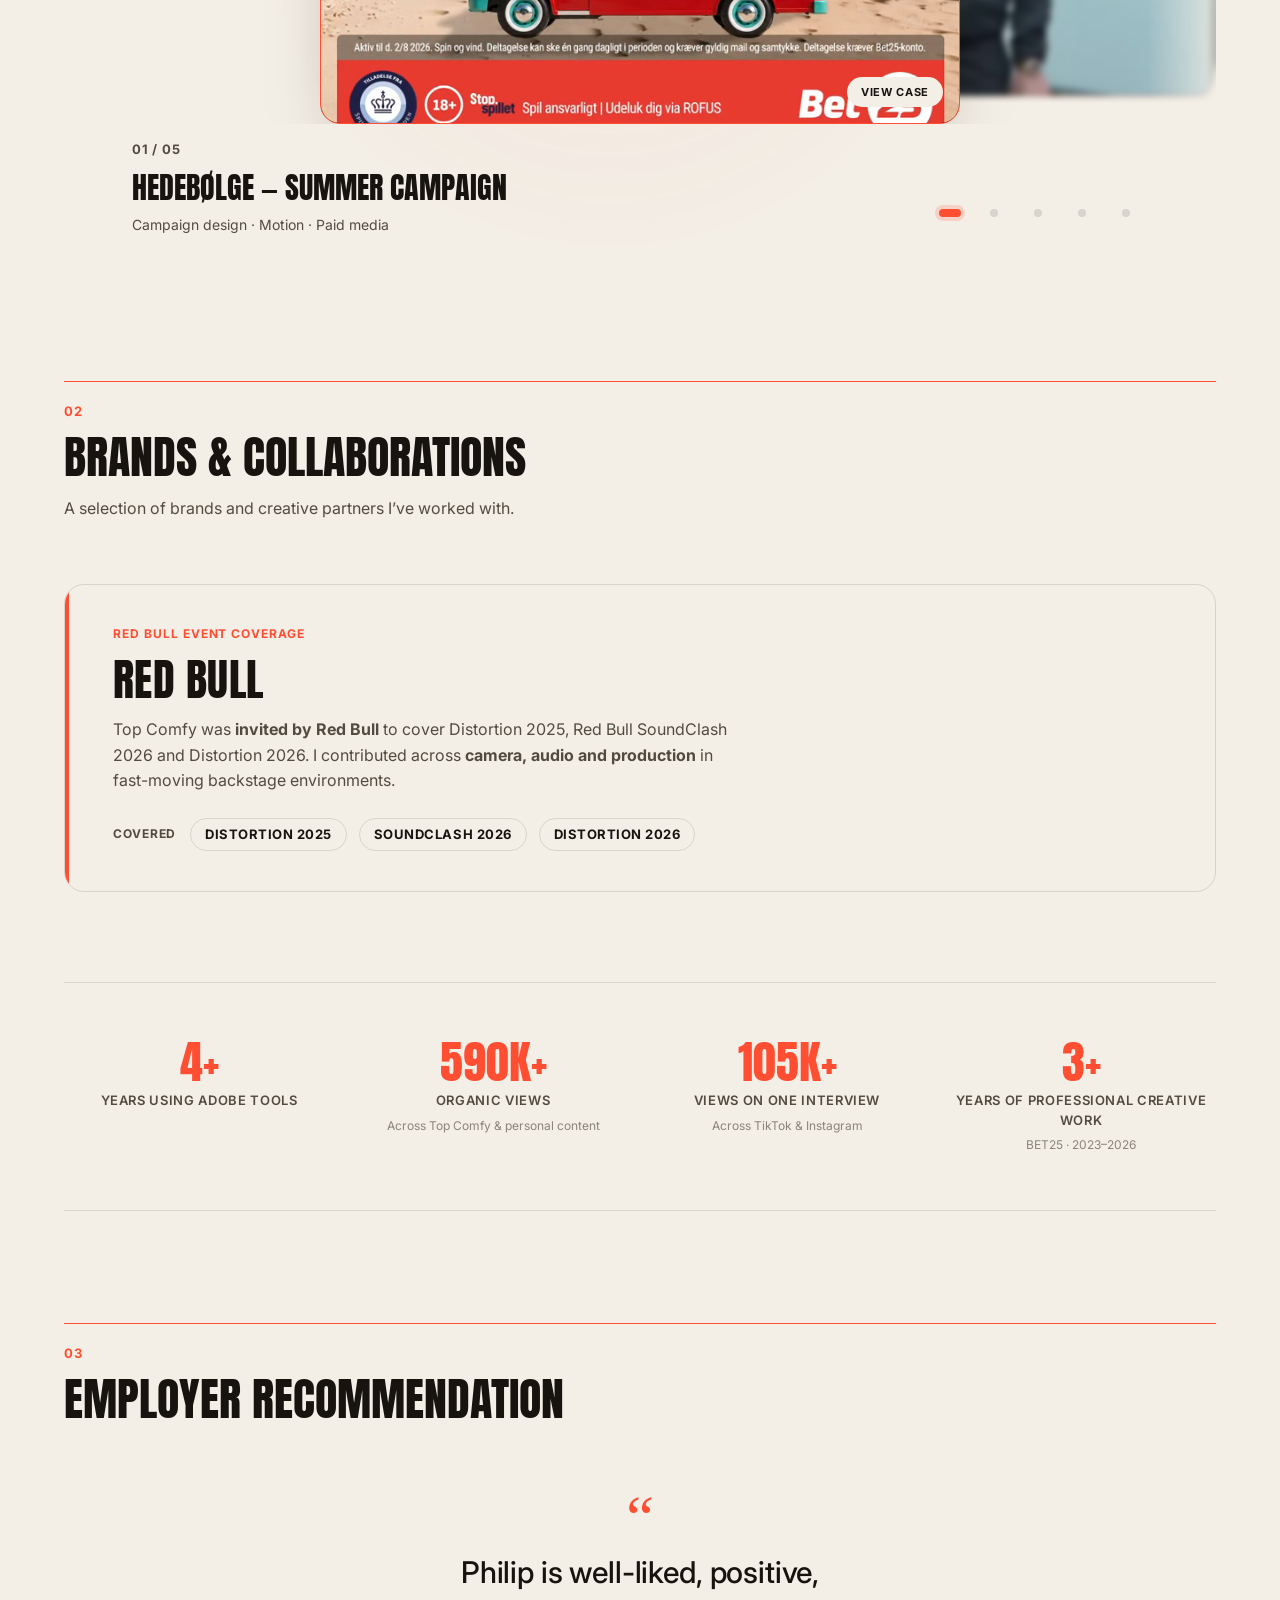
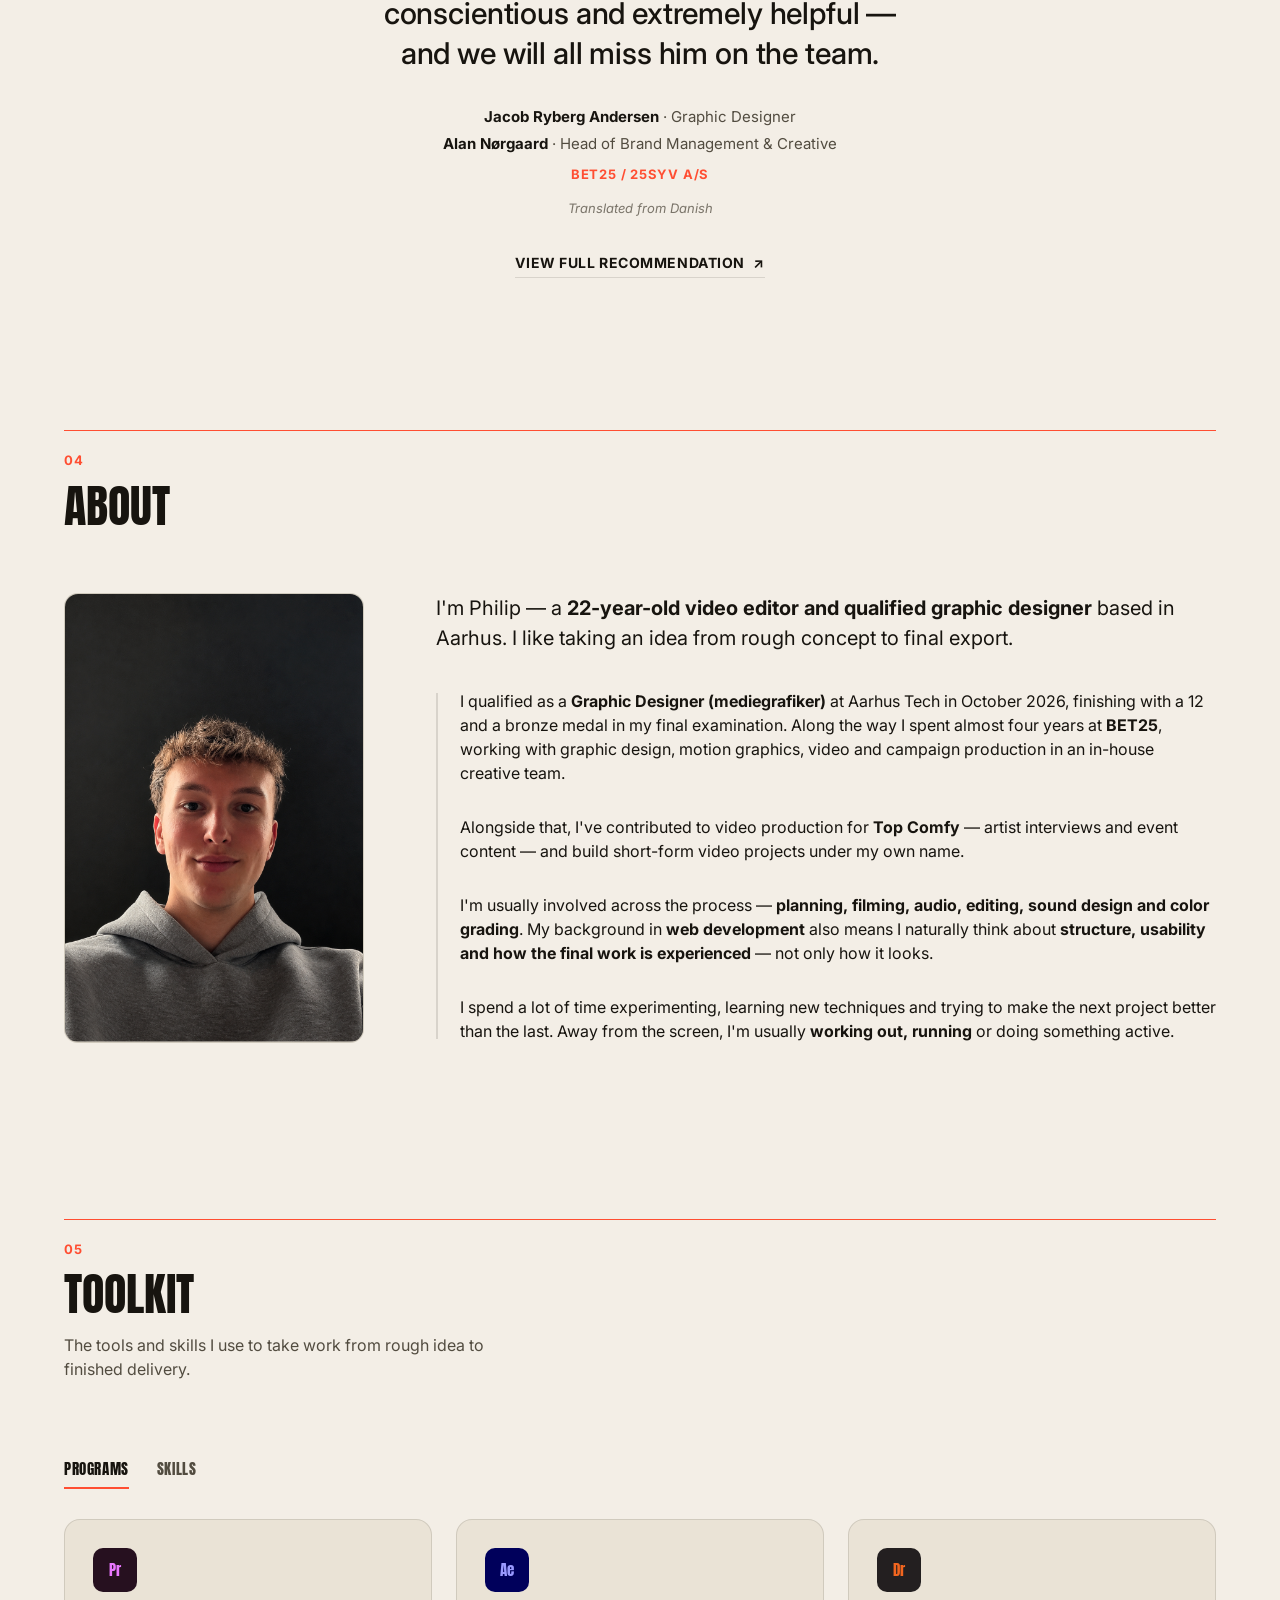
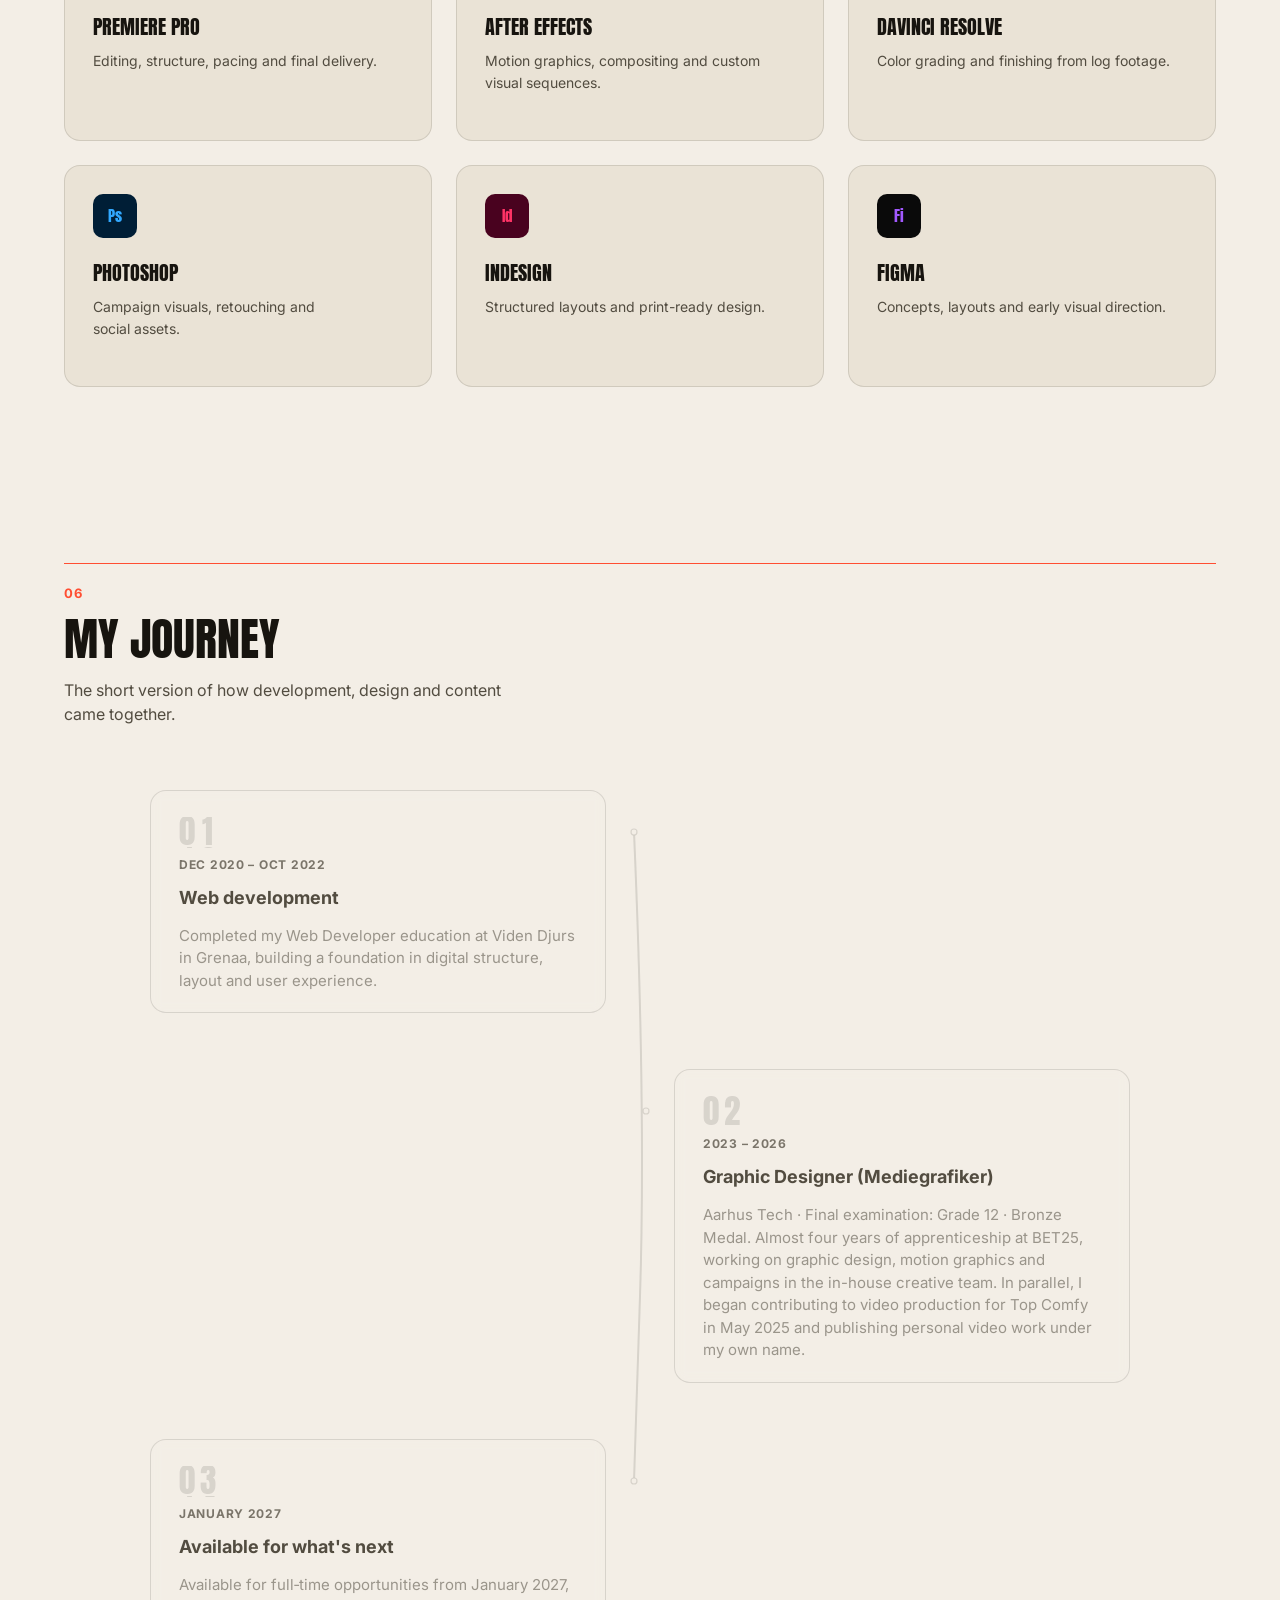
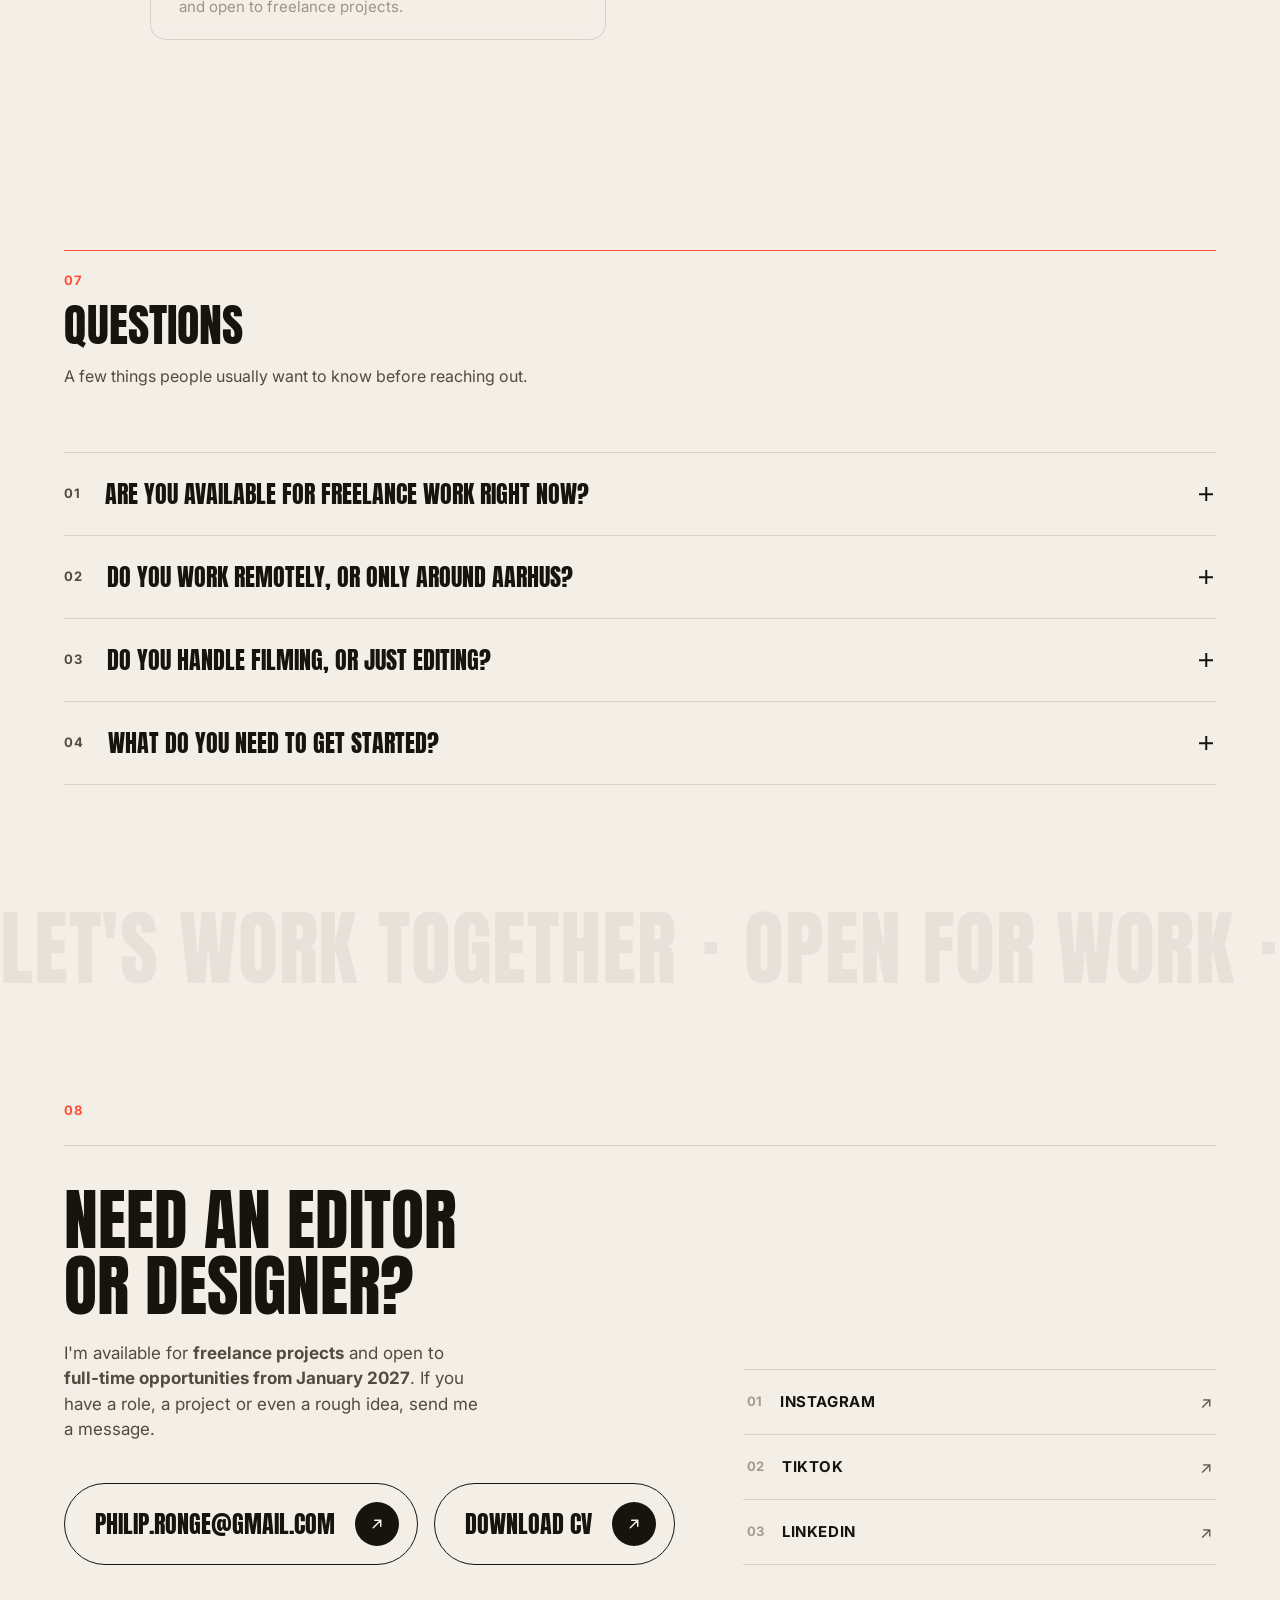
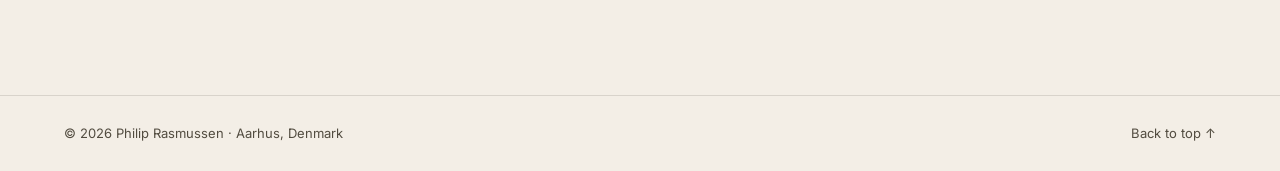
==== commit 9948911e: "Replace CV with updated version (qualified graphic designer, Grade 12 + bronze) New PDF keeps the sa" ====
--- a/index.html
+++ b/index.html
@@ -650,7 +650,7 @@
                 <svg viewBox="0 0 24 24" width="18" height="18" fill="none" stroke="currentColor" stroke-width="2" stroke-linecap="round" stroke-linejoin="round"><path d="M7 17 L17 7 M9 7 H17 V15"/></svg>
               </span>
             </a>
-            <a href="assets/cv/philip-rasmussen-cv.pdf" target="_blank" rel="noopener noreferrer" class="contact-email-btn magnetic">
+            <a href="assets/cv/philip-rasmussen-cv.pdf?v=2026-11" target="_blank" rel="noopener noreferrer" class="contact-email-btn magnetic">
               <span>Download CV</span>
               <span class="contact-email-arrow" aria-hidden="true">
                 <svg viewBox="0 0 24 24" width="18" height="18" fill="none" stroke="currentColor" stroke-width="2" stroke-linecap="round" stroke-linejoin="round"><path d="M7 17 L17 7 M9 7 H17 V15"/></svg>
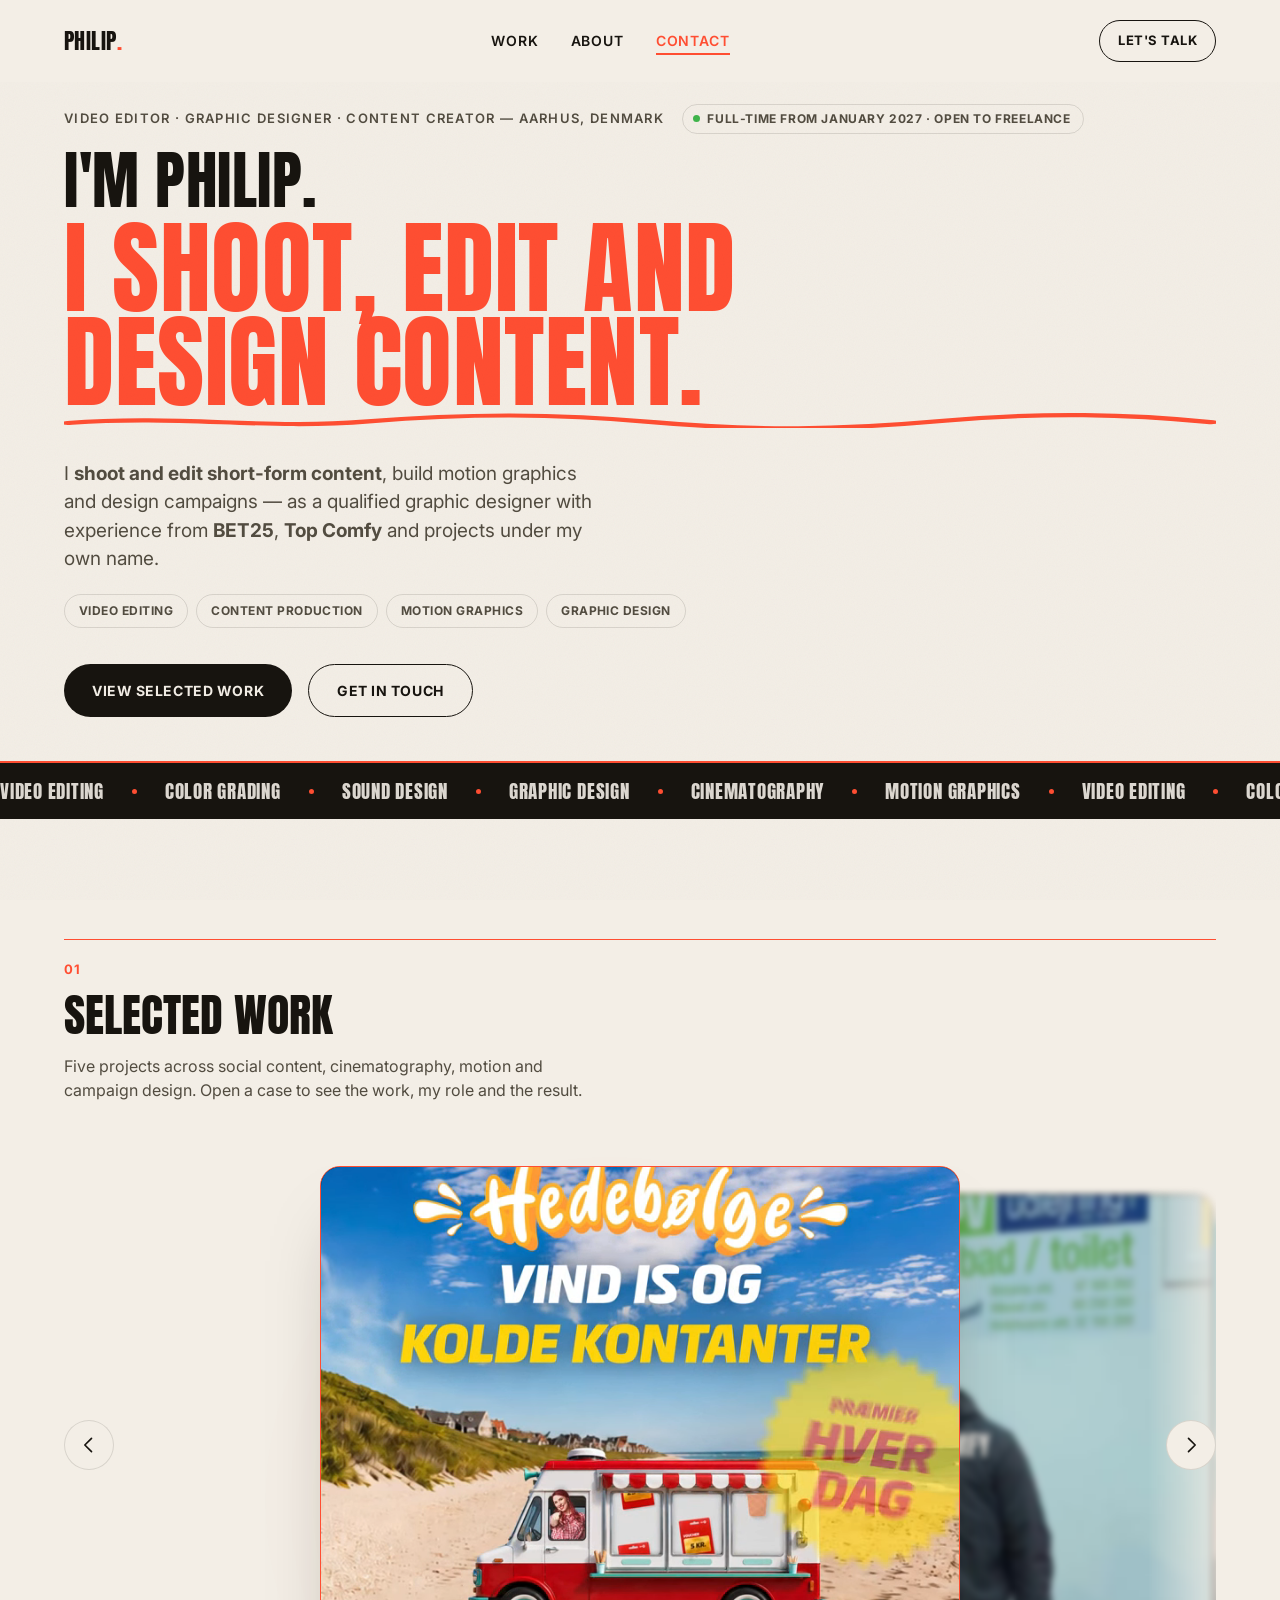
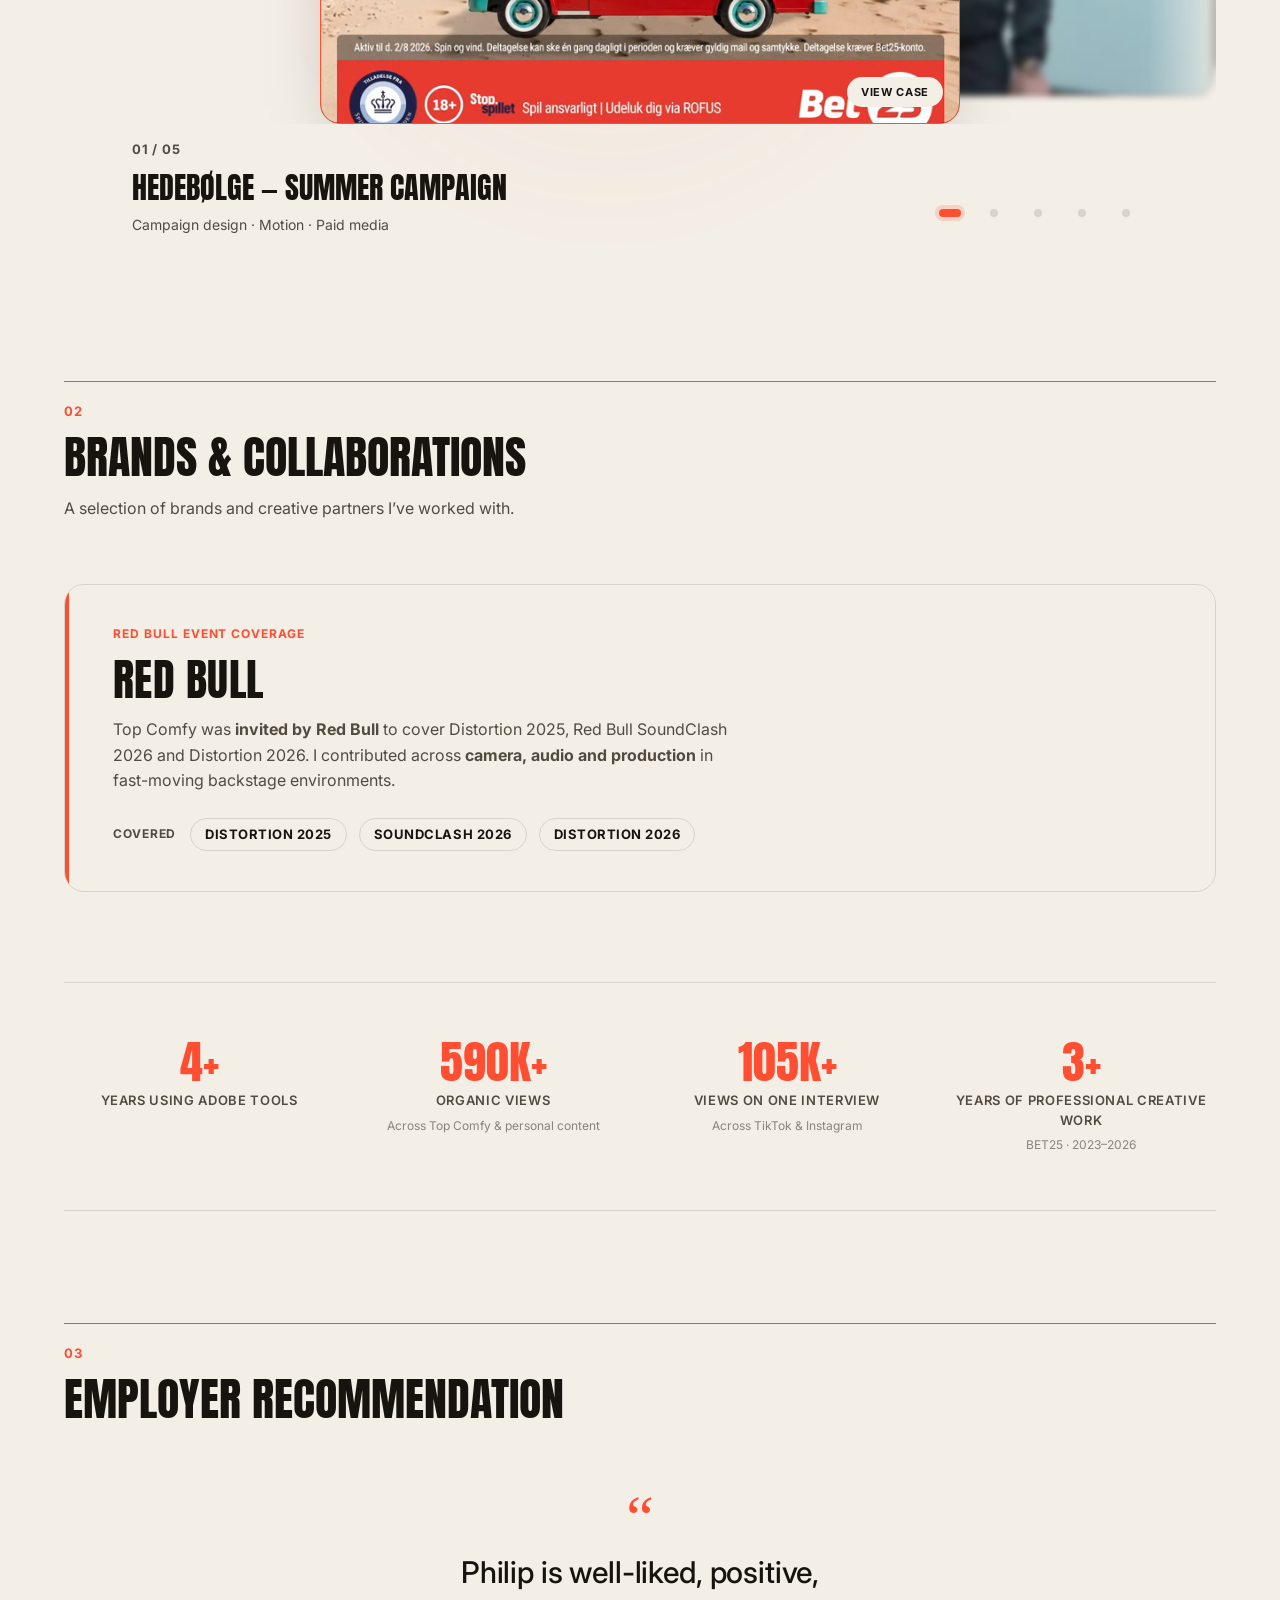
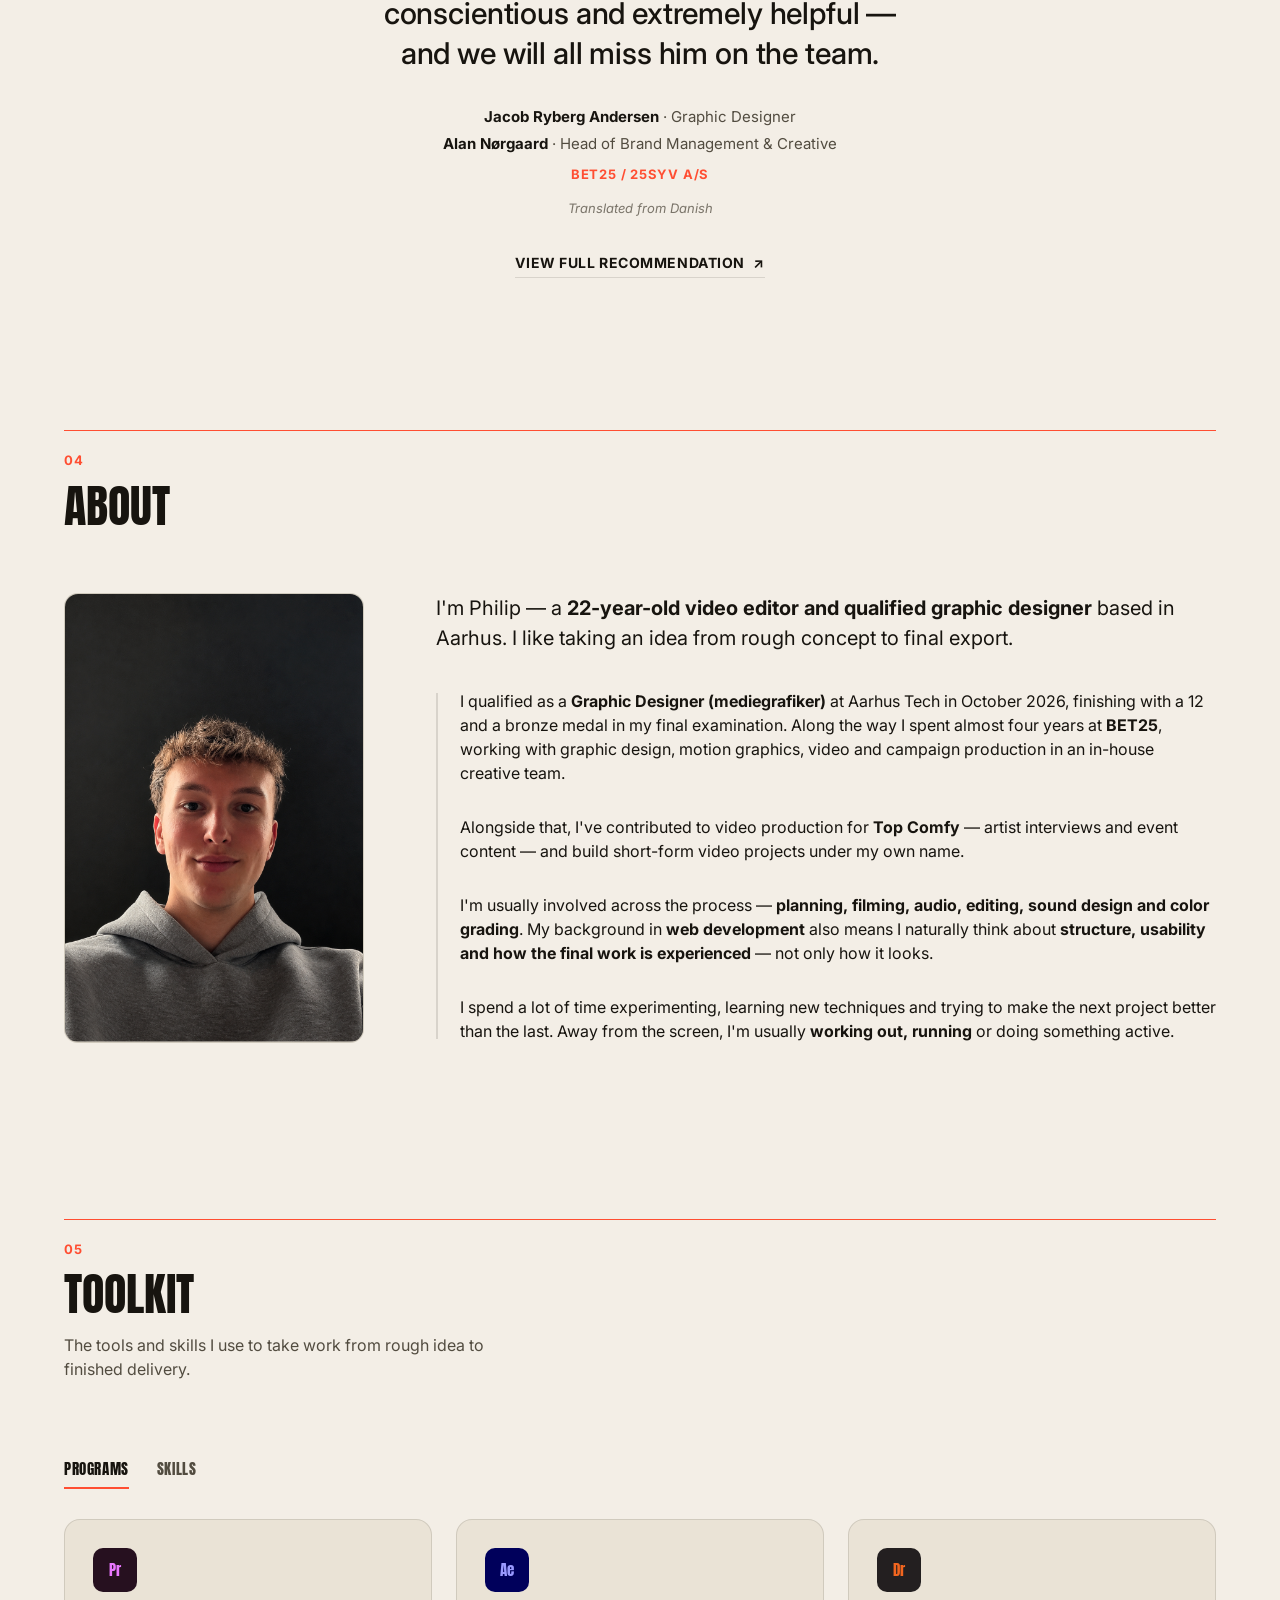
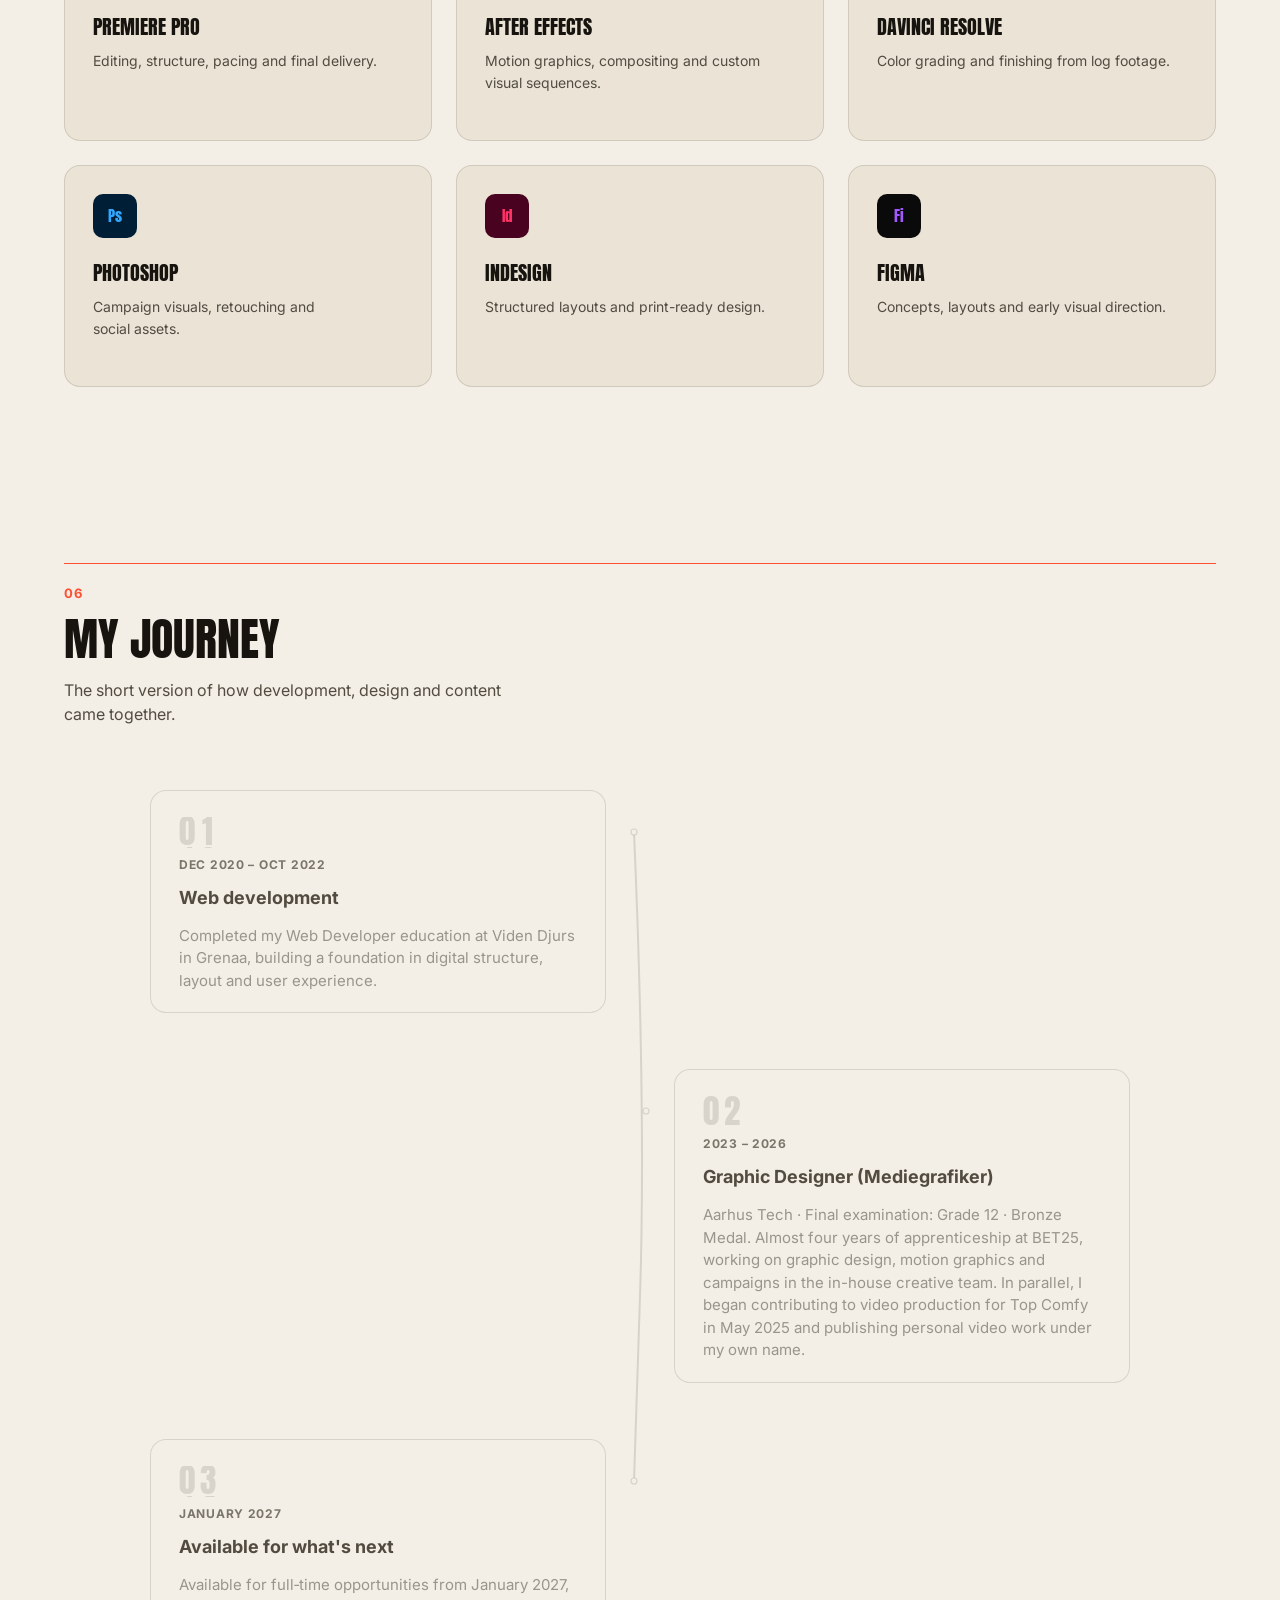
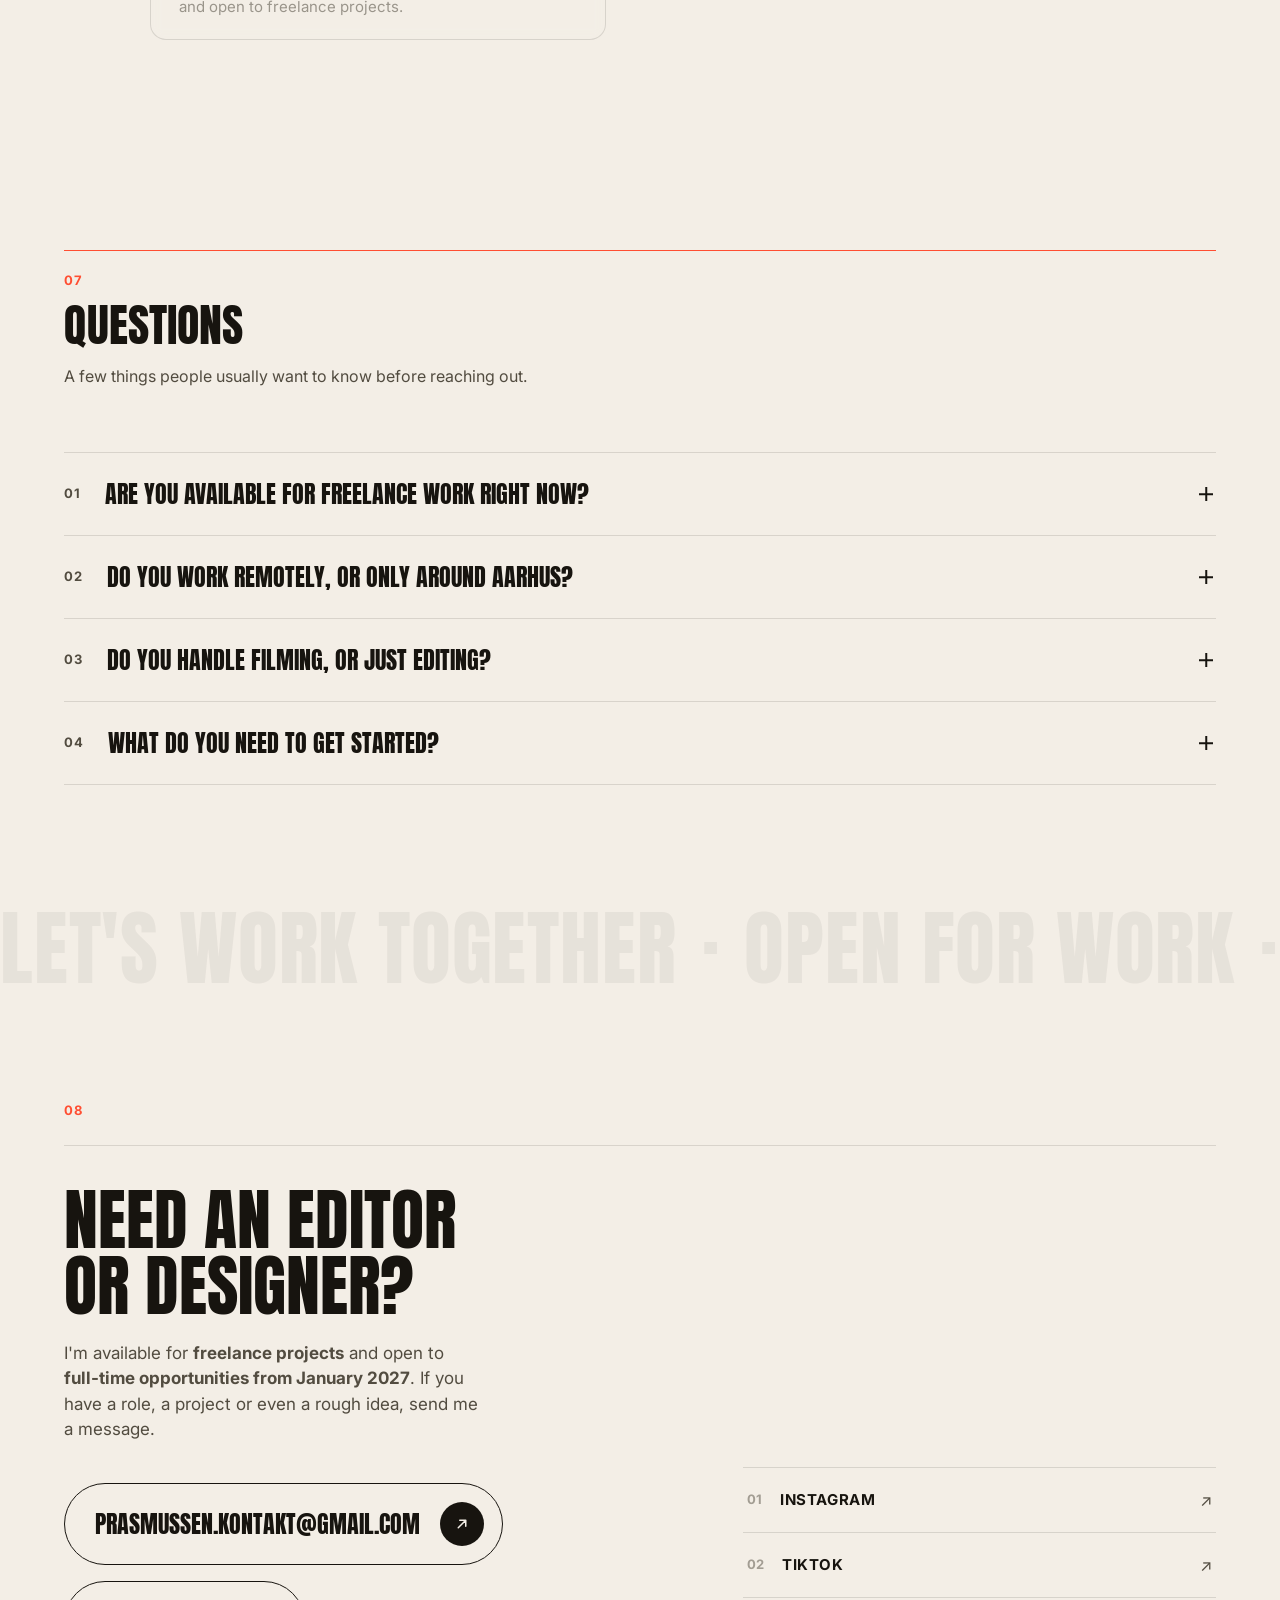
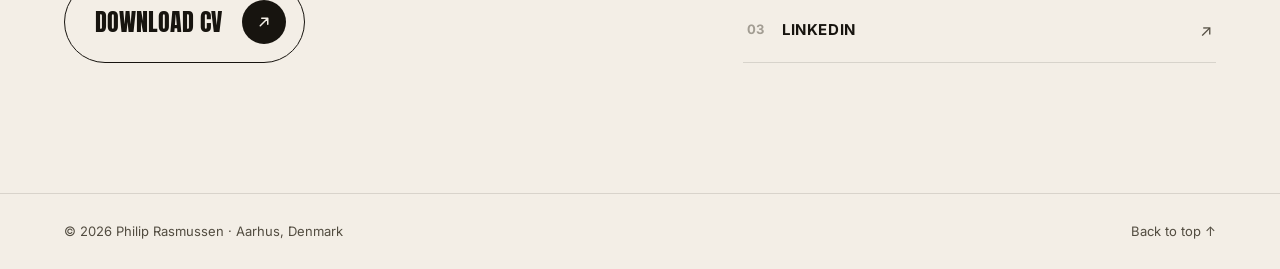
==== commit d8acd770: "Switch contact email to prasmussen.kontakt@gmail.com Also lets the contact buttons shrink on phones " ====
--- a/index.html
+++ b/index.html
@@ -644,8 +644,8 @@
             to <strong class="copy-emphasis">full&#8209;time opportunities from January 2027</strong>. If
             you have a role, a project or even a rough idea, send me a message.</p>
           <div class="contact-btn-row">
-            <a href="mailto:philip.ronge@gmail.com" class="contact-email-btn magnetic">
-              <span>philip.ronge@gmail.com</span>
+            <a href="mailto:prasmussen.kontakt@gmail.com" class="contact-email-btn magnetic">
+              <span>prasmussen.kontakt@gmail.com</span>
               <span class="contact-email-arrow" aria-hidden="true">
                 <svg viewBox="0 0 24 24" width="18" height="18" fill="none" stroke="currentColor" stroke-width="2" stroke-linecap="round" stroke-linejoin="round"><path d="M7 17 L17 7 M9 7 H17 V15"/></svg>
               </span>
--- a/styles.css
+++ b/styles.css
@@ -1255,6 +1255,15 @@
   .contact-grid{ grid-template-columns: 1fr; gap: 48px; align-items: start; }
   .contact-btn-row{ flex-direction: column; align-items: stretch; }
   .contact-email-btn{ width: 100%; justify-content: space-between; }
+  /* the grid column and the buttons must be allowed to shrink below the
+     email address's natural width, otherwise a long address pushes the whole
+     contact block wider than the phone screen */
+  .contact-grid > *{ min-width: 0; }
+  .contact-email-btn{ min-width: 0; }
+  .contact-email-btn > span:first-child{ min-width: 0; overflow-wrap: anywhere; }
+}
+@media (max-width: 480px){
+  .contact-email-btn{ gap: 12px; padding-left: 22px; font-size: clamp(13px, 4.2vw, 17px); }
 }
 @media (max-width: 720px){
   /* the marquee is absolutely positioned (top: 46px) over this section, so
